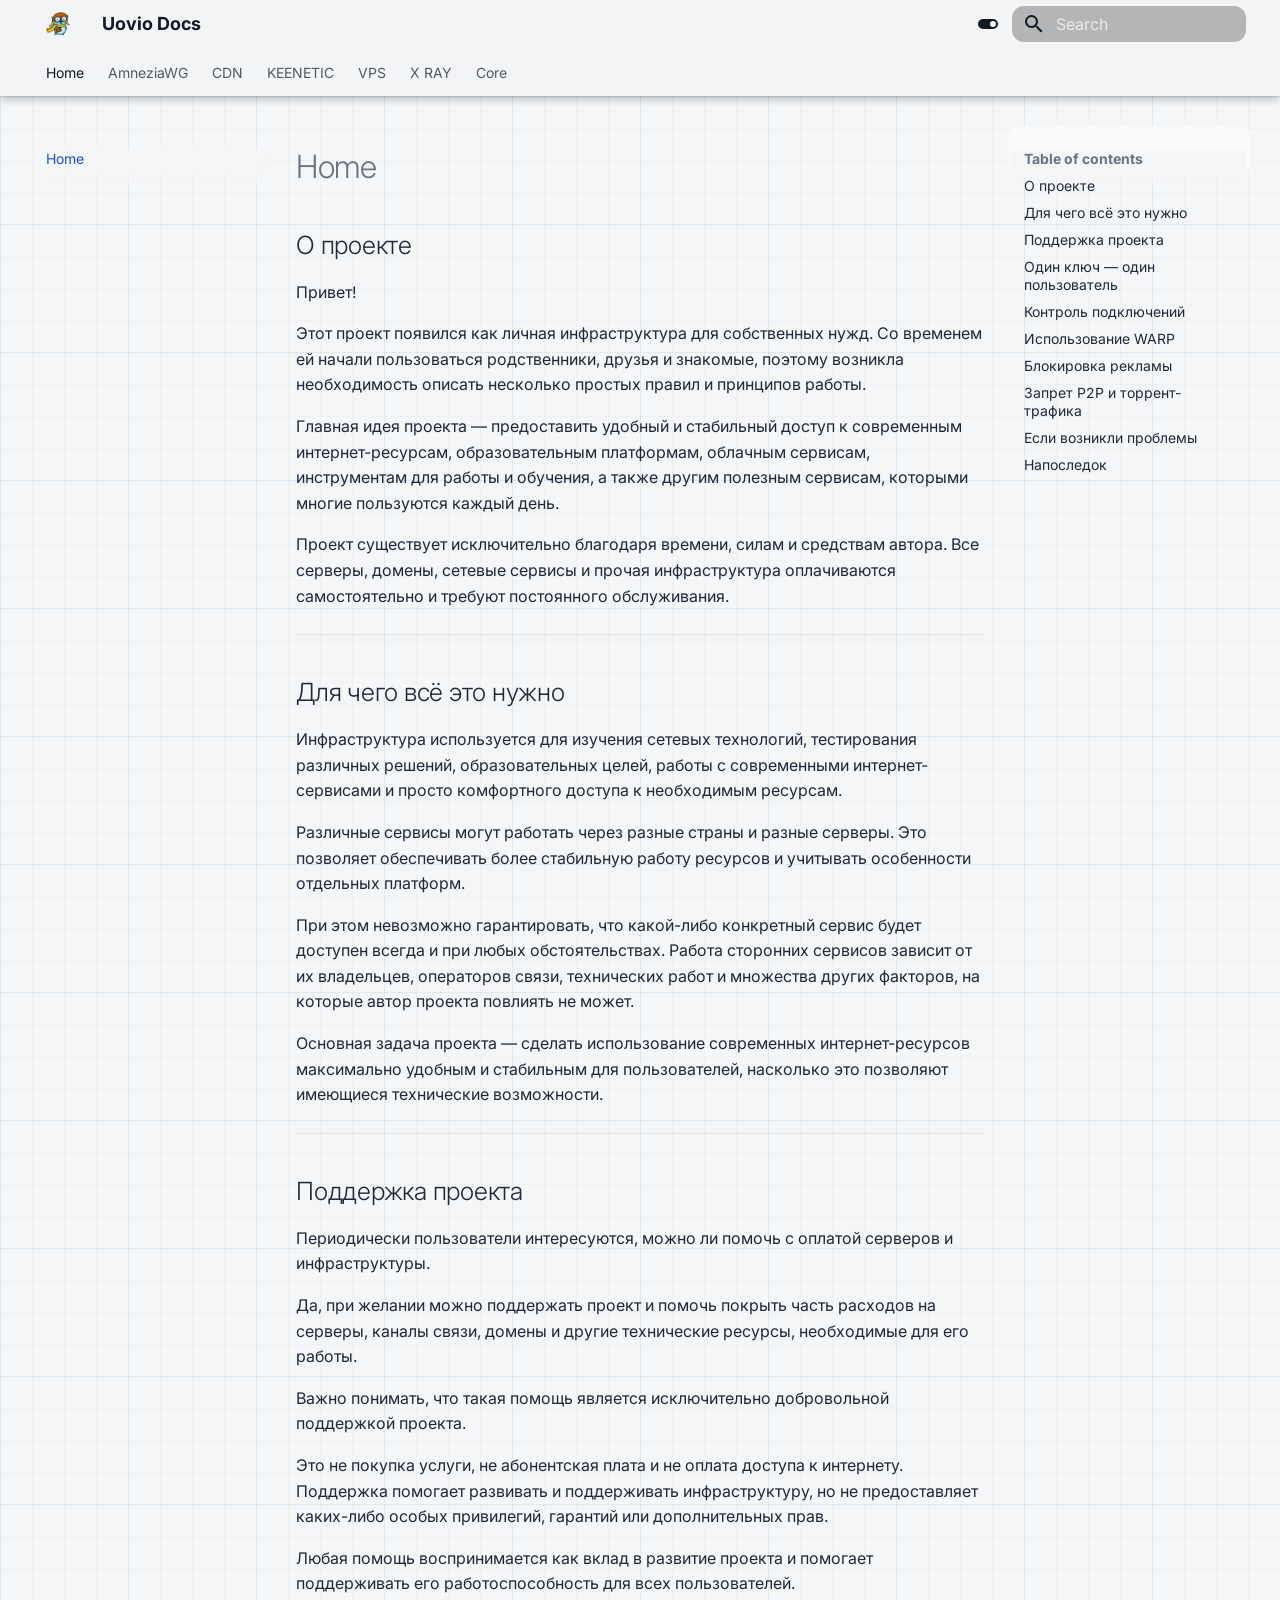
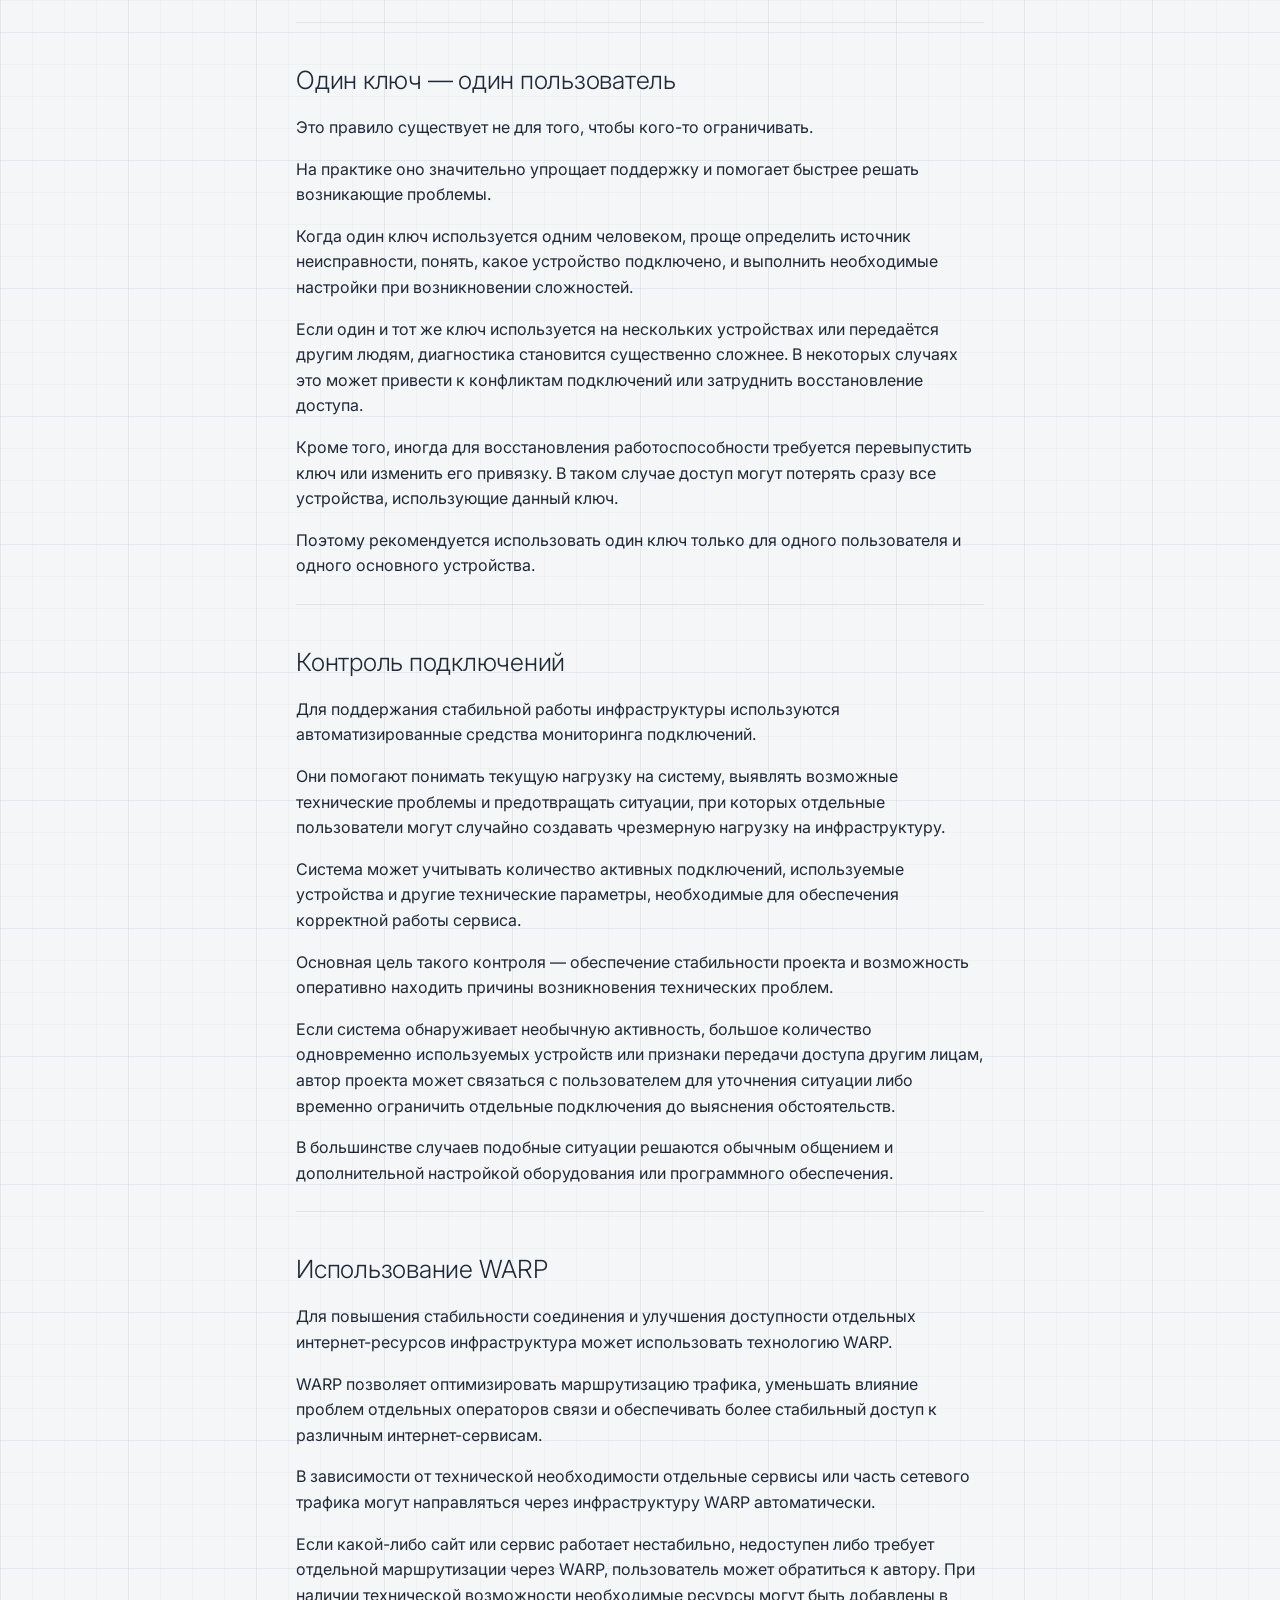
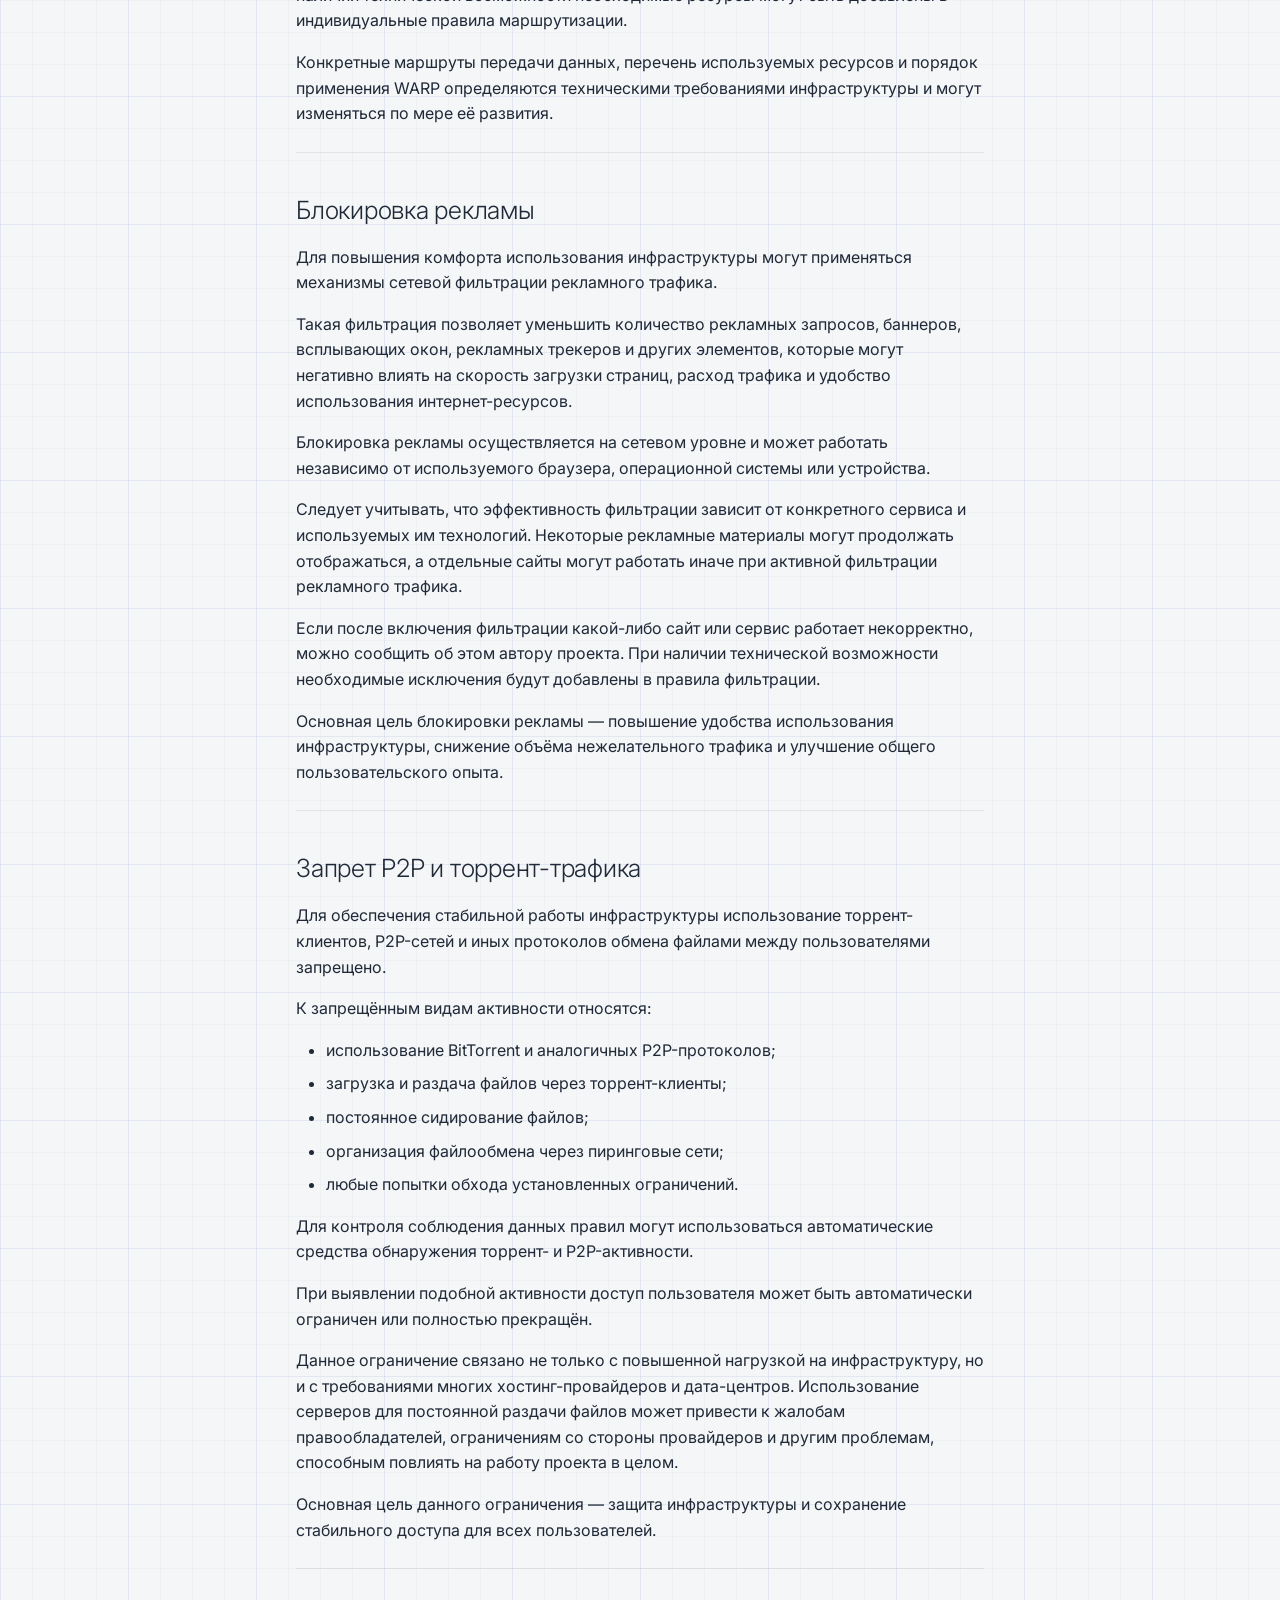
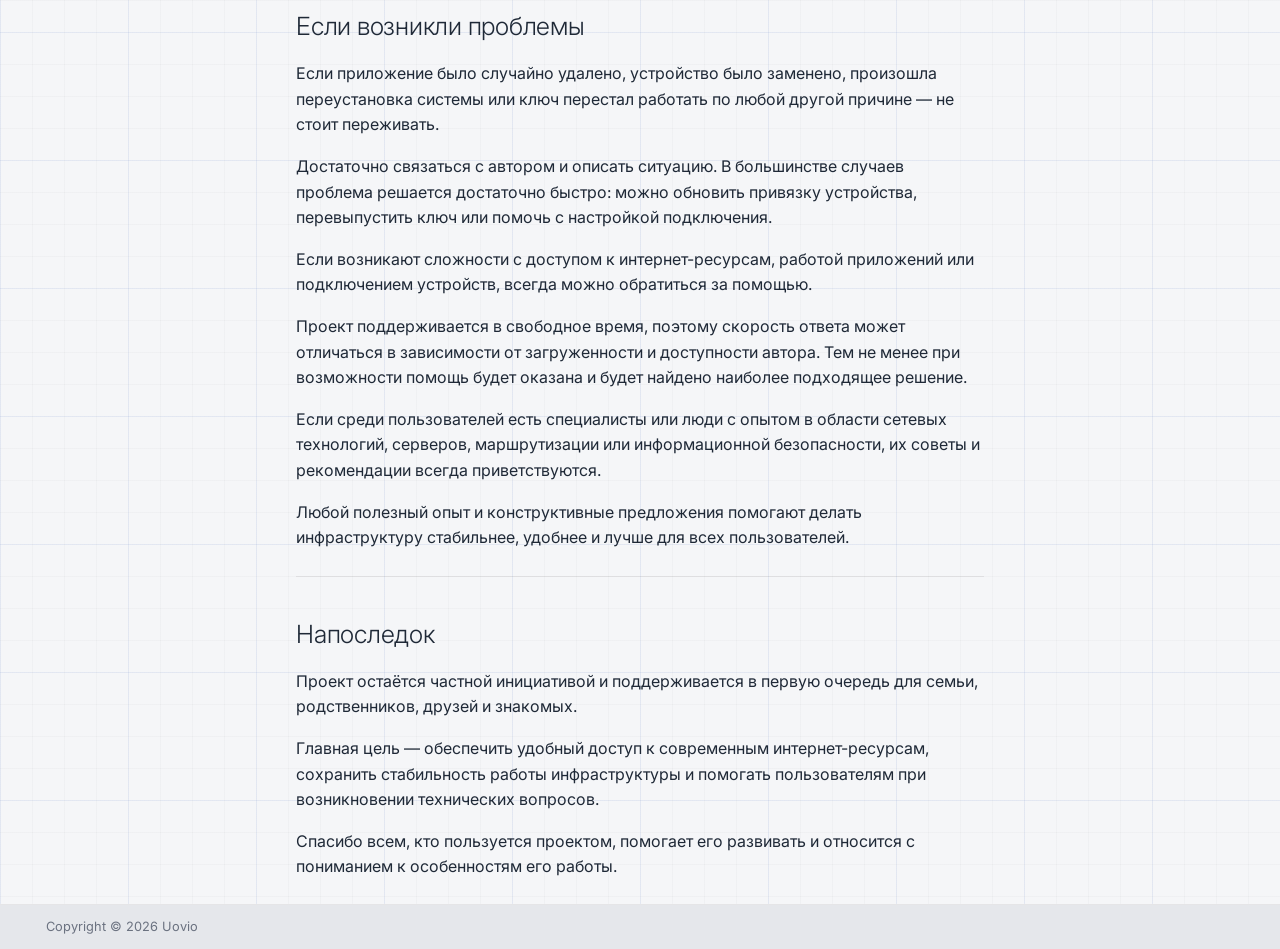
==== index.html @ 42db4efd "Deployed f7ef40c with MkDocs version: 1.6.1" ====
<!doctype html>
<html lang="en" class="no-js">
  <head>
    
      <meta charset="utf-8">
      <meta name="viewport" content="width=device-width,initial-scale=1">
      
        <meta name="description" content="A short description of the project documentation site.">
      
      
      
        <link rel="canonical" href="https://mydomain.org/mysite/">
      
      
      
        <link rel="next" href="AmneziaWG/AmneziaWG/">
      
      
        
      
      
      <link rel="icon" href="assets/logo.png">
      <meta name="generator" content="mkdocs-1.6.1, mkdocs-material-9.7.6">
    
    
      
        <title>Uovio Docs</title>
      
    
    
      <link rel="stylesheet" href="assets/stylesheets/main.484c7ddc.min.css">
      
        
        <link rel="stylesheet" href="assets/stylesheets/palette.ab4e12ef.min.css">
      
      


    
    
      
    
    
      
        
        
        <link rel="preconnect" href="https://fonts.gstatic.com" crossorigin>
        <link rel="stylesheet" href="https://fonts.googleapis.com/css?family=Inter:300,300i,400,400i,700,700i%7CRoboto+Mono:400,400i,700,700i&display=fallback">
        <style>:root{--md-text-font:"Inter";--md-code-font:"Roboto Mono"}</style>
      
    
    
      <link rel="stylesheet" href="stylesheets/extra.css">
    
    <script>__md_scope=new URL(".",location),__md_hash=e=>[...e].reduce(((e,_)=>(e<<5)-e+_.charCodeAt(0)),0),__md_get=(e,_=localStorage,t=__md_scope)=>JSON.parse(_.getItem(t.pathname+"."+e)),__md_set=(e,_,t=localStorage,a=__md_scope)=>{try{t.setItem(a.pathname+"."+e,JSON.stringify(_))}catch(e){}}</script>
    
      

    
    
  </head>
  
  
    
    
      
    
    
    
    
    <body dir="ltr" data-md-color-scheme="default" data-md-color-primary="indigo" data-md-color-accent="indigo">
  
    
    <input class="md-toggle" data-md-toggle="drawer" type="checkbox" id="__drawer" autocomplete="off">
    <input class="md-toggle" data-md-toggle="search" type="checkbox" id="__search" autocomplete="off">
    <label class="md-overlay" for="__drawer"></label>
    <div data-md-component="skip">
      
        
        <a href="#_1" class="md-skip">
          Skip to content
        </a>
      
    </div>
    <div data-md-component="announce">
      
    </div>
    
    
      

  

<header class="md-header md-header--shadow md-header--lifted" data-md-component="header">
  <nav class="md-header__inner md-grid" aria-label="Header">
    <a href="." title="Uovio Docs" class="md-header__button md-logo" aria-label="Uovio Docs" data-md-component="logo">
      
  <img src="assets/logo.png" alt="logo">

    </a>
    <label class="md-header__button md-icon" for="__drawer">
      
      <svg xmlns="http://www.w3.org/2000/svg" viewBox="0 0 24 24"><path d="M3 6h18v2H3zm0 5h18v2H3zm0 5h18v2H3z"/></svg>
    </label>
    <div class="md-header__title" data-md-component="header-title">
      <div class="md-header__ellipsis">
        <div class="md-header__topic">
          <span class="md-ellipsis">
            Uovio Docs
          </span>
        </div>
        <div class="md-header__topic" data-md-component="header-topic">
          <span class="md-ellipsis">
            
              Home
            
          </span>
        </div>
      </div>
    </div>
    
      
        <form class="md-header__option" data-md-component="palette">
  
    
    
    
    <input class="md-option" data-md-color-media="" data-md-color-scheme="default" data-md-color-primary="indigo" data-md-color-accent="indigo"  aria-label="Switch to dark mode"  type="radio" name="__palette" id="__palette_0">
    
      <label class="md-header__button md-icon" title="Switch to dark mode" for="__palette_1" hidden>
        <svg xmlns="http://www.w3.org/2000/svg" viewBox="0 0 24 24"><path d="M17 7H7a5 5 0 0 0-5 5 5 5 0 0 0 5 5h10a5 5 0 0 0 5-5 5 5 0 0 0-5-5m0 8a3 3 0 0 1-3-3 3 3 0 0 1 3-3 3 3 0 0 1 3 3 3 3 0 0 1-3 3"/></svg>
      </label>
    
  
    
    
    
    <input class="md-option" data-md-color-media="" data-md-color-scheme="slate" data-md-color-primary="indigo" data-md-color-accent="indigo"  aria-label="Switch to light mode"  type="radio" name="__palette" id="__palette_1">
    
      <label class="md-header__button md-icon" title="Switch to light mode" for="__palette_0" hidden>
        <svg xmlns="http://www.w3.org/2000/svg" viewBox="0 0 24 24"><path d="M17 6H7c-3.31 0-6 2.69-6 6s2.69 6 6 6h10c3.31 0 6-2.69 6-6s-2.69-6-6-6m0 10H7c-2.21 0-4-1.79-4-4s1.79-4 4-4h10c2.21 0 4 1.79 4 4s-1.79 4-4 4M7 9c-1.66 0-3 1.34-3 3s1.34 3 3 3 3-1.34 3-3-1.34-3-3-3"/></svg>
      </label>
    
  
</form>
      
    
    
      <script>var palette=__md_get("__palette");if(palette&&palette.color){if("(prefers-color-scheme)"===palette.color.media){var media=matchMedia("(prefers-color-scheme: light)"),input=document.querySelector(media.matches?"[data-md-color-media='(prefers-color-scheme: light)']":"[data-md-color-media='(prefers-color-scheme: dark)']");palette.color.media=input.getAttribute("data-md-color-media"),palette.color.scheme=input.getAttribute("data-md-color-scheme"),palette.color.primary=input.getAttribute("data-md-color-primary"),palette.color.accent=input.getAttribute("data-md-color-accent")}for(var[key,value]of Object.entries(palette.color))document.body.setAttribute("data-md-color-"+key,value)}</script>
    
    
    
      
      
        <label class="md-header__button md-icon" for="__search">
          
          <svg xmlns="http://www.w3.org/2000/svg" viewBox="0 0 24 24"><path d="M9.5 3A6.5 6.5 0 0 1 16 9.5c0 1.61-.59 3.09-1.56 4.23l.27.27h.79l5 5-1.5 1.5-5-5v-.79l-.27-.27A6.52 6.52 0 0 1 9.5 16 6.5 6.5 0 0 1 3 9.5 6.5 6.5 0 0 1 9.5 3m0 2C7 5 5 7 5 9.5S7 14 9.5 14 14 12 14 9.5 12 5 9.5 5"/></svg>
        </label>
        <div class="md-search" data-md-component="search" role="dialog">
  <label class="md-search__overlay" for="__search"></label>
  <div class="md-search__inner" role="search">
    <form class="md-search__form" name="search">
      <input type="text" class="md-search__input" name="query" aria-label="Search" placeholder="Search" autocapitalize="off" autocorrect="off" autocomplete="off" spellcheck="false" data-md-component="search-query" required>
      <label class="md-search__icon md-icon" for="__search">
        
        <svg xmlns="http://www.w3.org/2000/svg" viewBox="0 0 24 24"><path d="M9.5 3A6.5 6.5 0 0 1 16 9.5c0 1.61-.59 3.09-1.56 4.23l.27.27h.79l5 5-1.5 1.5-5-5v-.79l-.27-.27A6.52 6.52 0 0 1 9.5 16 6.5 6.5 0 0 1 3 9.5 6.5 6.5 0 0 1 9.5 3m0 2C7 5 5 7 5 9.5S7 14 9.5 14 14 12 14 9.5 12 5 9.5 5"/></svg>
        
        <svg xmlns="http://www.w3.org/2000/svg" viewBox="0 0 24 24"><path d="M20 11v2H8l5.5 5.5-1.42 1.42L4.16 12l7.92-7.92L13.5 5.5 8 11z"/></svg>
      </label>
      <nav class="md-search__options" aria-label="Search">
        
          <a href="javascript:void(0)" class="md-search__icon md-icon" title="Share" aria-label="Share" data-clipboard data-clipboard-text="" data-md-component="search-share" tabindex="-1">
            
            <svg xmlns="http://www.w3.org/2000/svg" viewBox="0 0 24 24"><path d="M18 16.08c-.76 0-1.44.3-1.96.77L8.91 12.7c.05-.23.09-.46.09-.7s-.04-.47-.09-.7l7.05-4.11c.54.5 1.25.81 2.04.81a3 3 0 0 0 3-3 3 3 0 0 0-3-3 3 3 0 0 0-3 3c0 .24.04.47.09.7L8.04 9.81C7.5 9.31 6.79 9 6 9a3 3 0 0 0-3 3 3 3 0 0 0 3 3c.79 0 1.5-.31 2.04-.81l7.12 4.15c-.05.21-.08.43-.08.66 0 1.61 1.31 2.91 2.92 2.91s2.92-1.3 2.92-2.91A2.92 2.92 0 0 0 18 16.08"/></svg>
          </a>
        
        <button type="reset" class="md-search__icon md-icon" title="Clear" aria-label="Clear" tabindex="-1">
          
          <svg xmlns="http://www.w3.org/2000/svg" viewBox="0 0 24 24"><path d="M19 6.41 17.59 5 12 10.59 6.41 5 5 6.41 10.59 12 5 17.59 6.41 19 12 13.41 17.59 19 19 17.59 13.41 12z"/></svg>
        </button>
      </nav>
      
        <div class="md-search__suggest" data-md-component="search-suggest"></div>
      
    </form>
    <div class="md-search__output">
      <div class="md-search__scrollwrap" tabindex="0" data-md-scrollfix>
        <div class="md-search-result" data-md-component="search-result">
          <div class="md-search-result__meta">
            Initializing search
          </div>
          <ol class="md-search-result__list" role="presentation"></ol>
        </div>
      </div>
    </div>
  </div>
</div>
      
    
    
  </nav>
  
    
      
<nav class="md-tabs" aria-label="Tabs" data-md-component="tabs">
  <div class="md-grid">
    <ul class="md-tabs__list">
      
        
  
  
  
    
  
  
    <li class="md-tabs__item md-tabs__item--active">
      <a href="." class="md-tabs__link">
        
  
  
    
  
  Home

      </a>
    </li>
  

      
        
  
  
  
  
    
    
      <li class="md-tabs__item">
        <a href="AmneziaWG/AmneziaWG/" class="md-tabs__link">
          
  
  
    
  
  AmneziaWG

        </a>
      </li>
    
  

      
        
  
  
  
  
    
    
      <li class="md-tabs__item">
        <a href="CDN/CDN%20XHHTP/" class="md-tabs__link">
          
  
  
    
  
  CDN

        </a>
      </li>
    
  

      
        
  
  
  
  
    
    
      <li class="md-tabs__item">
        <a href="KEENETIC/VLEES%20in%20KEENETIC/" class="md-tabs__link">
          
  
  
    
  
  KEENETIC

        </a>
      </li>
    
  

      
        
  
  
  
  
    
    
      <li class="md-tabs__item">
        <a href="VPS/1.%20%D0%9F%D0%BE%D0%B4%D0%BA%D0%BB%D1%8E%D1%87%D0%B5%D0%BD%D0%B8%D0%B5/" class="md-tabs__link">
          
  
  
    
  
  VPS

        </a>
      </li>
    
  

      
        
  
  
  
  
    
    
      <li class="md-tabs__item">
        <a href="X-RAY/vless%20%20moscow-germany/" class="md-tabs__link">
          
  
  
    
  
  X RAY

        </a>
      </li>
    
  

      
        
  
  
  
  
    
    
      <li class="md-tabs__item">
        <a href="core/INSTALL_OLCRTC_MANAGER_PANEL_WBSTREAM-14/" class="md-tabs__link">
          
  
  
    
  
  Core

        </a>
      </li>
    
  

      
    </ul>
  </div>
</nav>
    
  
</header>
    
    <div class="md-container" data-md-component="container">
      
      
        
      
      <main class="md-main" data-md-component="main">
        <div class="md-main__inner md-grid">
          
            
              
              <div class="md-sidebar md-sidebar--primary" data-md-component="sidebar" data-md-type="navigation" >
                <div class="md-sidebar__scrollwrap">
                  <div class="md-sidebar__inner">
                    


  


<nav class="md-nav md-nav--primary md-nav--lifted" aria-label="Navigation" data-md-level="0">
  <label class="md-nav__title" for="__drawer">
    <a href="." title="Uovio Docs" class="md-nav__button md-logo" aria-label="Uovio Docs" data-md-component="logo">
      
  <img src="assets/logo.png" alt="logo">

    </a>
    Uovio Docs
  </label>
  
  <ul class="md-nav__list" data-md-scrollfix>
    
      
      
  
  
    
  
  
  
    <li class="md-nav__item md-nav__item--active">
      
      <input class="md-nav__toggle md-toggle" type="checkbox" id="__toc">
      
      
      
        <label class="md-nav__link md-nav__link--active" for="__toc">
          
  
  
  <span class="md-ellipsis">
    
  
    Home
  

    
  </span>
  
  

          <span class="md-nav__icon md-icon"></span>
        </label>
      
      <a href="." class="md-nav__link md-nav__link--active">
        
  
  
  <span class="md-ellipsis">
    
  
    Home
  

    
  </span>
  
  

      </a>
      
        

<nav class="md-nav md-nav--secondary" aria-label="Table of contents">
  
  
  
  
    <label class="md-nav__title" for="__toc">
      <span class="md-nav__icon md-icon"></span>
      Table of contents
    </label>
    <ul class="md-nav__list" data-md-component="toc" data-md-scrollfix>
      
        <li class="md-nav__item">
  <a href="#_1" class="md-nav__link">
    <span class="md-ellipsis">
      
        О проекте
      
    </span>
  </a>
  
</li>
      
        <li class="md-nav__item">
  <a href="#_2" class="md-nav__link">
    <span class="md-ellipsis">
      
        Для чего всё это нужно
      
    </span>
  </a>
  
</li>
      
        <li class="md-nav__item">
  <a href="#_3" class="md-nav__link">
    <span class="md-ellipsis">
      
        Поддержка проекта
      
    </span>
  </a>
  
</li>
      
        <li class="md-nav__item">
  <a href="#_4" class="md-nav__link">
    <span class="md-ellipsis">
      
        Один ключ — один пользователь
      
    </span>
  </a>
  
</li>
      
        <li class="md-nav__item">
  <a href="#_5" class="md-nav__link">
    <span class="md-ellipsis">
      
        Контроль подключений
      
    </span>
  </a>
  
</li>
      
        <li class="md-nav__item">
  <a href="#warp" class="md-nav__link">
    <span class="md-ellipsis">
      
        Использование WARP
      
    </span>
  </a>
  
</li>
      
        <li class="md-nav__item">
  <a href="#_6" class="md-nav__link">
    <span class="md-ellipsis">
      
        Блокировка рекламы
      
    </span>
  </a>
  
</li>
      
        <li class="md-nav__item">
  <a href="#p2p-" class="md-nav__link">
    <span class="md-ellipsis">
      
        Запрет P2P и торрент-трафика
      
    </span>
  </a>
  
</li>
      
        <li class="md-nav__item">
  <a href="#_7" class="md-nav__link">
    <span class="md-ellipsis">
      
        Если возникли проблемы
      
    </span>
  </a>
  
</li>
      
        <li class="md-nav__item">
  <a href="#_8" class="md-nav__link">
    <span class="md-ellipsis">
      
        Напоследок
      
    </span>
  </a>
  
</li>
      
    </ul>
  
</nav>
      
    </li>
  

    
      
      
  
  
  
  
    
    
      
        
      
        
      
    
    
    
      
      
        
      
    
    
      
        
        
      
    
    <li class="md-nav__item md-nav__item--pruned md-nav__item--nested">
      
        
  
  
  
    <a href="AmneziaWG/AmneziaWG/" class="md-nav__link">
      
  
  
  <span class="md-ellipsis">
    
  
    AmneziaWG
  

    
  </span>
  
  

      
        <span class="md-nav__icon md-icon"></span>
      
    </a>
  

      
    </li>
  

    
      
      
  
  
  
  
    
    
      
        
      
    
    
    
      
      
        
      
    
    
      
        
        
      
    
    <li class="md-nav__item md-nav__item--pruned md-nav__item--nested">
      
        
  
  
  
    <a href="CDN/CDN%20XHHTP/" class="md-nav__link">
      
  
  
  <span class="md-ellipsis">
    
  
    CDN
  

    
  </span>
  
  

      
        <span class="md-nav__icon md-icon"></span>
      
    </a>
  

      
    </li>
  

    
      
      
  
  
  
  
    
    
      
        
      
    
    
    
      
      
        
      
    
    
      
        
        
      
    
    <li class="md-nav__item md-nav__item--pruned md-nav__item--nested">
      
        
  
  
  
    <a href="KEENETIC/VLEES%20in%20KEENETIC/" class="md-nav__link">
      
  
  
  <span class="md-ellipsis">
    
  
    KEENETIC
  

    
  </span>
  
  

      
        <span class="md-nav__icon md-icon"></span>
      
    </a>
  

      
    </li>
  

    
      
      
  
  
  
  
    
    
      
        
      
        
      
        
      
        
      
        
      
    
    
    
      
      
        
      
    
    
      
        
        
      
    
    <li class="md-nav__item md-nav__item--pruned md-nav__item--nested">
      
        
  
  
  
    <a href="VPS/1.%20%D0%9F%D0%BE%D0%B4%D0%BA%D0%BB%D1%8E%D1%87%D0%B5%D0%BD%D0%B8%D0%B5/" class="md-nav__link">
      
  
  
  <span class="md-ellipsis">
    
  
    VPS
  

    
  </span>
  
  

      
        <span class="md-nav__icon md-icon"></span>
      
    </a>
  

      
    </li>
  

    
      
      
  
  
  
  
    
    
      
        
      
    
    
    
      
      
        
      
    
    
      
        
        
      
    
    <li class="md-nav__item md-nav__item--pruned md-nav__item--nested">
      
        
  
  
  
    <a href="X-RAY/vless%20%20moscow-germany/" class="md-nav__link">
      
  
  
  <span class="md-ellipsis">
    
  
    X RAY
  

    
  </span>
  
  

      
        <span class="md-nav__icon md-icon"></span>
      
    </a>
  

      
    </li>
  

    
      
      
  
  
  
  
    
    
      
        
      
    
    
    
      
      
        
      
    
    
      
        
        
      
    
    <li class="md-nav__item md-nav__item--pruned md-nav__item--nested">
      
        
  
  
  
    <a href="core/INSTALL_OLCRTC_MANAGER_PANEL_WBSTREAM-14/" class="md-nav__link">
      
  
  
  <span class="md-ellipsis">
    
  
    Core
  

    
  </span>
  
  

      
        <span class="md-nav__icon md-icon"></span>
      
    </a>
  

      
    </li>
  

    
  </ul>
</nav>
                  </div>
                </div>
              </div>
            
            
              
              <div class="md-sidebar md-sidebar--secondary" data-md-component="sidebar" data-md-type="toc" >
                <div class="md-sidebar__scrollwrap">
                  <div class="md-sidebar__inner">
                    

<nav class="md-nav md-nav--secondary" aria-label="Table of contents">
  
  
  
  
    <label class="md-nav__title" for="__toc">
      <span class="md-nav__icon md-icon"></span>
      Table of contents
    </label>
    <ul class="md-nav__list" data-md-component="toc" data-md-scrollfix>
      
        <li class="md-nav__item">
  <a href="#_1" class="md-nav__link">
    <span class="md-ellipsis">
      
        О проекте
      
    </span>
  </a>
  
</li>
      
        <li class="md-nav__item">
  <a href="#_2" class="md-nav__link">
    <span class="md-ellipsis">
      
        Для чего всё это нужно
      
    </span>
  </a>
  
</li>
      
        <li class="md-nav__item">
  <a href="#_3" class="md-nav__link">
    <span class="md-ellipsis">
      
        Поддержка проекта
      
    </span>
  </a>
  
</li>
      
        <li class="md-nav__item">
  <a href="#_4" class="md-nav__link">
    <span class="md-ellipsis">
      
        Один ключ — один пользователь
      
    </span>
  </a>
  
</li>
      
        <li class="md-nav__item">
  <a href="#_5" class="md-nav__link">
    <span class="md-ellipsis">
      
        Контроль подключений
      
    </span>
  </a>
  
</li>
      
        <li class="md-nav__item">
  <a href="#warp" class="md-nav__link">
    <span class="md-ellipsis">
      
        Использование WARP
      
    </span>
  </a>
  
</li>
      
        <li class="md-nav__item">
  <a href="#_6" class="md-nav__link">
    <span class="md-ellipsis">
      
        Блокировка рекламы
      
    </span>
  </a>
  
</li>
      
        <li class="md-nav__item">
  <a href="#p2p-" class="md-nav__link">
    <span class="md-ellipsis">
      
        Запрет P2P и торрент-трафика
      
    </span>
  </a>
  
</li>
      
        <li class="md-nav__item">
  <a href="#_7" class="md-nav__link">
    <span class="md-ellipsis">
      
        Если возникли проблемы
      
    </span>
  </a>
  
</li>
      
        <li class="md-nav__item">
  <a href="#_8" class="md-nav__link">
    <span class="md-ellipsis">
      
        Напоследок
      
    </span>
  </a>
  
</li>
      
    </ul>
  
</nav>
                  </div>
                </div>
              </div>
            
          
          
            <div class="md-content" data-md-component="content">
              
                



  


              
              <article class="md-content__inner md-typeset">
                
                  



  <h1>Home</h1>

<h2 id="_1">О проекте<a class="headerlink" href="#_1" title="Ссылка на раздел">&para;</a></h2>
<p>Привет!</p>
<p>Этот проект появился как личная инфраструктура для собственных нужд. Со временем ей начали пользоваться родственники, друзья и знакомые, поэтому возникла необходимость описать несколько простых правил и принципов работы.</p>
<p>Главная идея проекта — предоставить удобный и стабильный доступ к современным интернет-ресурсам, образовательным платформам, облачным сервисам, инструментам для работы и обучения, а также другим полезным сервисам, которыми многие пользуются каждый день.</p>
<p>Проект существует исключительно благодаря времени, силам и средствам автора. Все серверы, домены, сетевые сервисы и прочая инфраструктура оплачиваются самостоятельно и требуют постоянного обслуживания.</p>
<hr />
<h2 id="_2">Для чего всё это нужно<a class="headerlink" href="#_2" title="Ссылка на раздел">&para;</a></h2>
<p>Инфраструктура используется для изучения сетевых технологий, тестирования различных решений, образовательных целей, работы с современными интернет-сервисами и просто комфортного доступа к необходимым ресурсам.</p>
<p>Различные сервисы могут работать через разные страны и разные серверы. Это позволяет обеспечивать более стабильную работу ресурсов и учитывать особенности отдельных платформ.</p>
<p>При этом невозможно гарантировать, что какой-либо конкретный сервис будет доступен всегда и при любых обстоятельствах. Работа сторонних сервисов зависит от их владельцев, операторов связи, технических работ и множества других факторов, на которые автор проекта повлиять не может.</p>
<p>Основная задача проекта — сделать использование современных интернет-ресурсов максимально удобным и стабильным для пользователей, насколько это позволяют имеющиеся технические возможности.</p>
<hr />
<h2 id="_3">Поддержка проекта<a class="headerlink" href="#_3" title="Ссылка на раздел">&para;</a></h2>
<p>Периодически пользователи интересуются, можно ли помочь с оплатой серверов и инфраструктуры.</p>
<p>Да, при желании можно поддержать проект и помочь покрыть часть расходов на серверы, каналы связи, домены и другие технические ресурсы, необходимые для его работы.</p>
<p>Важно понимать, что такая помощь является исключительно добровольной поддержкой проекта.</p>
<p>Это не покупка услуги, не абонентская плата и не оплата доступа к интернету. Поддержка помогает развивать и поддерживать инфраструктуру, но не предоставляет каких-либо особых привилегий, гарантий или дополнительных прав.</p>
<p>Любая помощь воспринимается как вклад в развитие проекта и помогает поддерживать его работоспособность для всех пользователей.</p>
<hr />
<h2 id="_4">Один ключ — один пользователь<a class="headerlink" href="#_4" title="Ссылка на раздел">&para;</a></h2>
<p>Это правило существует не для того, чтобы кого-то ограничивать.</p>
<p>На практике оно значительно упрощает поддержку и помогает быстрее решать возникающие проблемы.</p>
<p>Когда один ключ используется одним человеком, проще определить источник неисправности, понять, какое устройство подключено, и выполнить необходимые настройки при возникновении сложностей.</p>
<p>Если один и тот же ключ используется на нескольких устройствах или передаётся другим людям, диагностика становится существенно сложнее. В некоторых случаях это может привести к конфликтам подключений или затруднить восстановление доступа.</p>
<p>Кроме того, иногда для восстановления работоспособности требуется перевыпустить ключ или изменить его привязку. В таком случае доступ могут потерять сразу все устройства, использующие данный ключ.</p>
<p>Поэтому рекомендуется использовать один ключ только для одного пользователя и одного основного устройства.</p>
<hr />
<h2 id="_5">Контроль подключений<a class="headerlink" href="#_5" title="Ссылка на раздел">&para;</a></h2>
<p>Для поддержания стабильной работы инфраструктуры используются автоматизированные средства мониторинга подключений.</p>
<p>Они помогают понимать текущую нагрузку на систему, выявлять возможные технические проблемы и предотвращать ситуации, при которых отдельные пользователи могут случайно создавать чрезмерную нагрузку на инфраструктуру.</p>
<p>Система может учитывать количество активных подключений, используемые устройства и другие технические параметры, необходимые для обеспечения корректной работы сервиса.</p>
<p>Основная цель такого контроля — обеспечение стабильности проекта и возможность оперативно находить причины возникновения технических проблем.</p>
<p>Если система обнаруживает необычную активность, большое количество одновременно используемых устройств или признаки передачи доступа другим лицам, автор проекта может связаться с пользователем для уточнения ситуации либо временно ограничить отдельные подключения до выяснения обстоятельств.</p>
<p>В большинстве случаев подобные ситуации решаются обычным общением и дополнительной настройкой оборудования или программного обеспечения.</p>
<hr />
<h2 id="warp">Использование WARP<a class="headerlink" href="#warp" title="Ссылка на раздел">&para;</a></h2>
<p>Для повышения стабильности соединения и улучшения доступности отдельных интернет-ресурсов инфраструктура может использовать технологию WARP.</p>
<p>WARP позволяет оптимизировать маршрутизацию трафика, уменьшать влияние проблем отдельных операторов связи и обеспечивать более стабильный доступ к различным интернет-сервисам.</p>
<p>В зависимости от технической необходимости отдельные сервисы или часть сетевого трафика могут направляться через инфраструктуру WARP автоматически.</p>
<p>Если какой-либо сайт или сервис работает нестабильно, недоступен либо требует отдельной маршрутизации через WARP, пользователь может обратиться к автору. При наличии технической возможности необходимые ресурсы могут быть добавлены в индивидуальные правила маршрутизации.</p>
<p>Конкретные маршруты передачи данных, перечень используемых ресурсов и порядок применения WARP определяются техническими требованиями инфраструктуры и могут изменяться по мере её развития.</p>
<hr />
<h2 id="_6">Блокировка рекламы<a class="headerlink" href="#_6" title="Ссылка на раздел">&para;</a></h2>
<p>Для повышения комфорта использования инфраструктуры могут применяться механизмы сетевой фильтрации рекламного трафика.</p>
<p>Такая фильтрация позволяет уменьшить количество рекламных запросов, баннеров, всплывающих окон, рекламных трекеров и других элементов, которые могут негативно влиять на скорость загрузки страниц, расход трафика и удобство использования интернет-ресурсов.</p>
<p>Блокировка рекламы осуществляется на сетевом уровне и может работать независимо от используемого браузера, операционной системы или устройства.</p>
<p>Следует учитывать, что эффективность фильтрации зависит от конкретного сервиса и используемых им технологий. Некоторые рекламные материалы могут продолжать отображаться, а отдельные сайты могут работать иначе при активной фильтрации рекламного трафика.</p>
<p>Если после включения фильтрации какой-либо сайт или сервис работает некорректно, можно сообщить об этом автору проекта. При наличии технической возможности необходимые исключения будут добавлены в правила фильтрации.</p>
<p>Основная цель блокировки рекламы — повышение удобства использования инфраструктуры, снижение объёма нежелательного трафика и улучшение общего пользовательского опыта.</p>
<hr />
<h2 id="p2p-">Запрет P2P и торрент-трафика<a class="headerlink" href="#p2p-" title="Ссылка на раздел">&para;</a></h2>
<p>Для обеспечения стабильной работы инфраструктуры использование торрент-клиентов, P2P-сетей и иных протоколов обмена файлами между пользователями запрещено.</p>
<p>К запрещённым видам активности относятся:</p>
<ul>
<li>использование BitTorrent и аналогичных P2P-протоколов;</li>
<li>загрузка и раздача файлов через торрент-клиенты;</li>
<li>постоянное сидирование файлов;</li>
<li>организация файлообмена через пиринговые сети;</li>
<li>любые попытки обхода установленных ограничений.</li>
</ul>
<p>Для контроля соблюдения данных правил могут использоваться автоматические средства обнаружения торрент- и P2P-активности.</p>
<p>При выявлении подобной активности доступ пользователя может быть автоматически ограничен или полностью прекращён.</p>
<p>Данное ограничение связано не только с повышенной нагрузкой на инфраструктуру, но и с требованиями многих хостинг-провайдеров и дата-центров. Использование серверов для постоянной раздачи файлов может привести к жалобам правообладателей, ограничениям со стороны провайдеров и другим проблемам, способным повлиять на работу проекта в целом.</p>
<p>Основная цель данного ограничения — защита инфраструктуры и сохранение стабильного доступа для всех пользователей.</p>
<hr />
<h2 id="_7">Если возникли проблемы<a class="headerlink" href="#_7" title="Ссылка на раздел">&para;</a></h2>
<p>Если приложение было случайно удалено, устройство было заменено, произошла переустановка системы или ключ перестал работать по любой другой причине — не стоит переживать.</p>
<p>Достаточно связаться с автором и описать ситуацию. В большинстве случаев проблема решается достаточно быстро: можно обновить привязку устройства, перевыпустить ключ или помочь с настройкой подключения.</p>
<p>Если возникают сложности с доступом к интернет-ресурсам, работой приложений или подключением устройств, всегда можно обратиться за помощью.</p>
<p>Проект поддерживается в свободное время, поэтому скорость ответа может отличаться в зависимости от загруженности и доступности автора. Тем не менее при возможности помощь будет оказана и будет найдено наиболее подходящее решение.</p>
<p>Если среди пользователей есть специалисты или люди с опытом в области сетевых технологий, серверов, маршрутизации или информационной безопасности, их советы и рекомендации всегда приветствуются.</p>
<p>Любой полезный опыт и конструктивные предложения помогают делать инфраструктуру стабильнее, удобнее и лучше для всех пользователей.</p>
<hr />
<h2 id="_8">Напоследок<a class="headerlink" href="#_8" title="Ссылка на раздел">&para;</a></h2>
<p>Проект остаётся частной инициативой и поддерживается в первую очередь для семьи, родственников, друзей и знакомых.</p>
<p>Главная цель — обеспечить удобный доступ к современным интернет-ресурсам, сохранить стабильность работы инфраструктуры и помогать пользователям при возникновении технических вопросов.</p>
<p>Спасибо всем, кто пользуется проектом, помогает его развивать и относится с пониманием к особенностям его работы.</p>












                
              </article>
            </div>
          
          
<script>var target=document.getElementById(location.hash.slice(1));target&&target.name&&(target.checked=target.name.startsWith("__tabbed_"))</script>
        </div>
        
          <button type="button" class="md-top md-icon" data-md-component="top" hidden>
  
  <svg xmlns="http://www.w3.org/2000/svg" viewBox="0 0 24 24"><path d="M13 20h-2V8l-5.5 5.5-1.42-1.42L12 4.16l7.92 7.92-1.42 1.42L13 8z"/></svg>
  Back to top
</button>
        
      </main>
      
        <footer class="md-footer">
  
  <div class="md-footer-meta md-typeset">
    <div class="md-footer-meta__inner md-grid">
      <div class="md-copyright">
  
    <div class="md-copyright__highlight">
      Copyright &copy; 2026 Uovio
    </div>
  
  
</div>
      
    </div>
  </div>
</footer>
      
    </div>
    <div class="md-dialog" data-md-component="dialog">
      <div class="md-dialog__inner md-typeset"></div>
    </div>
    
      <div class="md-progress" data-md-component="progress" role="progressbar"></div>
    
    
    
      
      
      <script id="__config" type="application/json">{"annotate": null, "base": ".", "features": ["navigation.tabs", "navigation.tabs.sticky", "navigation.sections", "navigation.expand", "navigation.path", "navigation.indexes", "navigation.prune", "navigation.instant", "navigation.instant.progress", "navigation.tracking", "navigation.top", "search.suggest", "search.highlight", "search.share", "content.code.copy", "content.code.annotate", "content.tooltips", "content.action.edit", "content.action.view", "toc.follow"], "search": "assets/javascripts/workers/search.2c215733.min.js", "tags": null, "translations": {"clipboard.copied": "Copied to clipboard", "clipboard.copy": "Copy to clipboard", "search.result.more.one": "1 more on this page", "search.result.more.other": "# more on this page", "search.result.none": "No matching documents", "search.result.one": "1 matching document", "search.result.other": "# matching documents", "search.result.placeholder": "Type to start searching", "search.result.term.missing": "Missing", "select.version": "Select version"}, "version": null}</script>
    
    
      <script src="assets/javascripts/bundle.79ae519e.min.js"></script>
      
    
  </body>
</html>
---- assets/stylesheets/main.484c7ddc.min.css ----
@charset "UTF-8";html{-webkit-text-size-adjust:none;-moz-text-size-adjust:none;text-size-adjust:none;box-sizing:border-box}*,:after,:before{box-sizing:inherit}@media (prefers-reduced-motion){*,:after,:before{transition:none!important}}body{margin:0}a,button,input,label{-webkit-tap-highlight-color:transparent}a{color:inherit;text-decoration:none}hr{border:0;box-sizing:initial;display:block;height:.05rem;overflow:visible;padding:0}small{font-size:80%}sub,sup{line-height:1em}img{border-style:none}table{border-collapse:initial;border-spacing:0}td,th{font-weight:400;vertical-align:top}button{background:#0000;border:0;font-family:inherit;font-size:inherit;margin:0;padding:0}input{border:0;outline:none}:root{--md-primary-fg-color:#4051b5;--md-primary-fg-color--light:#5d6cc0;--md-primary-fg-color--dark:#303fa1;--md-primary-bg-color:#fff;--md-primary-bg-color--light:#ffffffb3;--md-accent-fg-color:#526cfe;--md-accent-fg-color--transparent:#526cfe1a;--md-accent-bg-color:#fff;--md-accent-bg-color--light:#ffffffb3}[data-md-color-scheme=default]{color-scheme:light}[data-md-color-scheme=default] img[src$="#gh-dark-mode-only"],[data-md-color-scheme=default] img[src$="#only-dark"]{display:none}:root,[data-md-color-scheme=default]{--md-hue:225deg;--md-default-fg-color:#000000de;--md-default-fg-color--light:#0000008a;--md-default-fg-color--lighter:#00000052;--md-default-fg-color--lightest:#00000012;--md-default-bg-color:#fff;--md-default-bg-color--light:#ffffffb3;--md-default-bg-color--lighter:#ffffff4d;--md-default-bg-color--lightest:#ffffff1f;--md-code-fg-color:#36464e;--md-code-bg-color:#f5f5f5;--md-code-bg-color--light:#f5f5f5b3;--md-code-bg-color--lighter:#f5f5f54d;--md-code-hl-color:#4287ff;--md-code-hl-color--light:#4287ff1a;--md-code-hl-number-color:#d52a2a;--md-code-hl-special-color:#db1457;--md-code-hl-function-color:#a846b9;--md-code-hl-constant-color:#6e59d9;--md-code-hl-keyword-color:#3f6ec6;--md-code-hl-string-color:#1c7d4d;--md-code-hl-name-color:var(--md-code-fg-color);--md-code-hl-operator-color:var(--md-default-fg-color--light);--md-code-hl-punctuation-color:var(--md-default-fg-color--light);--md-code-hl-comment-color:var(--md-default-fg-color--light);--md-code-hl-generic-color:var(--md-default-fg-color--light);--md-code-hl-variable-color:var(--md-default-fg-color--light);--md-typeset-color:var(--md-default-fg-color);--md-typeset-a-color:var(--md-primary-fg-color);--md-typeset-del-color:#f5503d26;--md-typeset-ins-color:#0bd57026;--md-typeset-kbd-color:#fafafa;--md-typeset-kbd-accent-color:#fff;--md-typeset-kbd-border-color:#b8b8b8;--md-typeset-mark-color:#ffff0080;--md-typeset-table-color:#0000001f;--md-typeset-table-color--light:rgba(0,0,0,.035);--md-admonition-fg-color:var(--md-default-fg-color);--md-admonition-bg-color:var(--md-default-bg-color);--md-warning-fg-color:#000000de;--md-warning-bg-color:#ff9;--md-footer-fg-color:#fff;--md-footer-fg-color--light:#ffffffb3;--md-footer-fg-color--lighter:#ffffff73;--md-footer-bg-color:#000000de;--md-footer-bg-color--dark:#00000052;--md-shadow-z1:0 0.2rem 0.5rem #0000000d,0 0 0.05rem #0000001a;--md-shadow-z2:0 0.2rem 0.5rem #0000001a,0 0 0.05rem #00000040;--md-shadow-z3:0 0.2rem 0.5rem #0003,0 0 0.05rem #00000059}.md-icon svg{fill:currentcolor;display:block;height:1.2rem;width:1.2rem}body{-webkit-font-smoothing:antialiased;-moz-osx-font-smoothing:grayscale;--md-text-font-family:var(--md-text-font,_),-apple-system,BlinkMacSystemFont,Helvetica,Arial,sans-serif;--md-code-font-family:var(--md-code-font,_),SFMono-Regular,Consolas,Menlo,monospace}aside,body,input{font-feature-settings:"kern","liga";color:var(--md-typeset-color);font-family:var(--md-text-font-family)}code,kbd,pre{font-feature-settings:"kern";font-family:var(--md-code-font-family)}:root{--md-typeset-table-sort-icon:url('data:image/svg+xml;charset=utf-8,<svg xmlns="http://www.w3.org/2000/svg" viewBox="0 0 24 24"><path d="m18 21-4-4h3V7h-3l4-4 4 4h-3v10h3M2 19v-2h10v2M2 13v-2h7v2M2 7V5h4v2z"/></svg>');--md-typeset-table-sort-icon--asc:url('data:image/svg+xml;charset=utf-8,<svg xmlns="http://www.w3.org/2000/svg" viewBox="0 0 24 24"><path d="M19 17h3l-4 4-4-4h3V3h2M2 17h10v2H2M6 5v2H2V5m0 6h7v2H2z"/></svg>');--md-typeset-table-sort-icon--desc:url('data:image/svg+xml;charset=utf-8,<svg xmlns="http://www.w3.org/2000/svg" viewBox="0 0 24 24"><path d="M19 7h3l-4-4-4 4h3v14h2M2 17h10v2H2M6 5v2H2V5m0 6h7v2H2z"/></svg>')}.md-typeset{-webkit-print-color-adjust:exact;color-adjust:exact;font-size:.8rem;line-height:1.6;overflow-wrap:break-word}@media print{.md-typeset{font-size:.68rem}}.md-typeset blockquote,.md-typeset dl,.md-typeset figure,.md-typeset ol,.md-typeset pre,.md-typeset ul{margin-bottom:1em;margin-top:1em}.md-typeset h1{color:var(--md-default-fg-color--light);font-size:2em;line-height:1.3;margin:0 0 1.25em}.md-typeset h1,.md-typeset h2{font-weight:300;letter-spacing:-.01em}.md-typeset h2{font-size:1.5625em;line-height:1.4;margin:1.6em 0 .64em}.md-typeset h3{font-size:1.25em;font-weight:400;letter-spacing:-.01em;line-height:1.5;margin:1.6em 0 .8em}.md-typeset h2+h3{margin-top:.8em}.md-typeset h4{font-weight:700;letter-spacing:-.01em;margin:1em 0}.md-typeset h5,.md-typeset h6{color:var(--md-default-fg-color--light);font-size:.8em;font-weight:700;letter-spacing:-.01em;margin:1.25em 0}.md-typeset h5{text-transform:uppercase}.md-typeset h5 code{text-transform:none}.md-typeset hr{border-bottom:.05rem solid var(--md-default-fg-color--lightest);display:flow-root;margin:1.5em 0}.md-typeset a{color:var(--md-typeset-a-color);word-break:break-word}.md-typeset a,.md-typeset a:before{transition:color 125ms}.md-typeset a:focus,.md-typeset a:hover{color:var(--md-accent-fg-color)}.md-typeset a:focus code,.md-typeset a:hover code{background-color:var(--md-accent-fg-color--transparent);color:var(--md-accent-fg-color)}.md-typeset a code{color:var(--md-typeset-a-color)}.md-typeset a.focus-visible{outline-color:var(--md-accent-fg-color);outline-offset:.2rem}.md-typeset code,.md-typeset kbd,.md-typeset pre{color:var(--md-code-fg-color);direction:ltr;font-variant-ligatures:none;transition:background-color 125ms}@media print{.md-typeset code,.md-typeset kbd,.md-typeset pre{white-space:pre-wrap}}.md-typeset code{background-color:var(--md-code-bg-color);border-radius:.1rem;-webkit-box-decoration-break:clone;box-decoration-break:clone;font-size:.85em;padding:0 .2941176471em;transition:color 125ms,background-color 125ms;word-break:break-word}.md-typeset code:not(.focus-visible){-webkit-tap-highlight-color:transparent;outline:none}.md-typeset pre{display:flow-root;line-height:1.4;position:relative}.md-typeset pre>code{-webkit-box-decoration-break:slice;box-decoration-break:slice;box-shadow:none;display:block;margin:0;outline-color:var(--md-accent-fg-color);overflow:auto;padding:.7720588235em 1.1764705882em;scrollbar-color:var(--md-default-fg-color--lighter) #0000;scrollbar-width:thin;touch-action:auto;word-break:normal}.md-typeset pre>code:hover{scrollbar-color:var(--md-accent-fg-color) #0000}.md-typeset pre>code::-webkit-scrollbar{height:.2rem;width:.2rem}.md-typeset pre>code::-webkit-scrollbar-thumb{background-color:var(--md-default-fg-color--lighter)}.md-typeset pre>code::-webkit-scrollbar-thumb:hover{background-color:var(--md-accent-fg-color)}.md-typeset kbd{background-color:var(--md-typeset-kbd-color);border-radius:.1rem;box-shadow:0 .1rem 0 .05rem var(--md-typeset-kbd-border-color),0 .1rem 0 var(--md-typeset-kbd-border-color),0 -.1rem .2rem var(--md-typeset-kbd-accent-color) inset;color:var(--md-default-fg-color);display:inline-block;font-size:.75em;padding:0 .6666666667em;vertical-align:text-top;word-break:break-word}.md-typeset mark{background-color:var(--md-typeset-mark-color);-webkit-box-decoration-break:clone;box-decoration-break:clone;color:inherit;word-break:break-word}.md-typeset abbr{cursor:help;text-decoration:none}.md-typeset [data-preview],.md-typeset abbr{border-bottom:.05rem dotted var(--md-default-fg-color--light)}.md-typeset small{opacity:.75}[dir=ltr] .md-typeset sub,[dir=ltr] .md-typeset sup{margin-left:.078125em}[dir=rtl] .md-typeset sub,[dir=rtl] .md-typeset sup{margin-right:.078125em}[dir=ltr] .md-typeset blockquote{padding-left:.6rem}[dir=rtl] .md-typeset blockquote{padding-right:.6rem}[dir=ltr] .md-typeset blockquote{border-left:.2rem solid var(--md-default-fg-color--lighter)}[dir=rtl] .md-typeset blockquote{border-right:.2rem solid var(--md-default-fg-color--lighter)}.md-typeset blockquote{color:var(--md-default-fg-color--light);margin-left:0;margin-right:0}.md-typeset ul{list-style-type:disc}.md-typeset ul[type]{list-style-type:revert-layer}[dir=ltr] .md-typeset ol,[dir=ltr] .md-typeset ul{margin-left:.625em}[dir=rtl] .md-typeset ol,[dir=rtl] .md-typeset ul{margin-right:.625em}.md-typeset ol,.md-typeset ul{padding:0}.md-typeset ol:not([hidden]),.md-typeset ul:not([hidden]){display:flow-root}.md-typeset ol ol,.md-typeset ul ol{list-style-type:lower-alpha}.md-typeset ol ol ol,.md-typeset ul ol ol{list-style-type:lower-roman}.md-typeset ol ol ol ol,.md-typeset ul ol ol ol{list-style-type:upper-alpha}.md-typeset ol ol ol ol ol,.md-typeset ul ol ol ol ol{list-style-type:upper-roman}.md-typeset ol[type],.md-typeset ul[type]{list-style-type:revert-layer}[dir=ltr] .md-typeset ol li,[dir=ltr] .md-typeset ul li{margin-left:1.25em}[dir=rtl] .md-typeset ol li,[dir=rtl] .md-typeset ul li{margin-right:1.25em}.md-typeset ol li,.md-typeset ul li{margin-bottom:.5em}.md-typeset ol li blockquote,.md-typeset ol li p,.md-typeset ul li blockquote,.md-typeset ul li p{margin:.5em 0}.md-typeset ol li:last-child,.md-typeset ul li:last-child{margin-bottom:0}[dir=ltr] .md-typeset ol li ol,[dir=ltr] .md-typeset ol li ul,[dir=ltr] .md-typeset ul li ol,[dir=ltr] .md-typeset ul li ul{margin-left:.625em}[dir=rtl] .md-typeset ol li ol,[dir=rtl] .md-typeset ol li ul,[dir=rtl] .md-typeset ul li ol,[dir=rtl] .md-typeset ul li ul{margin-right:.625em}.md-typeset ol li ol,.md-typeset ol li ul,.md-typeset ul li ol,.md-typeset ul li ul{margin-bottom:.5em;margin-top:.5em}[dir=ltr] .md-typeset dd{margin-left:1.875em}[dir=rtl] .md-typeset dd{margin-right:1.875em}.md-typeset dd{margin-bottom:1.5em;margin-top:1em}.md-typeset img,.md-typeset svg,.md-typeset video{height:auto;max-width:100%}.md-typeset img[align=left]{margin:1em 1em 1em 0}.md-typeset img[align=right]{margin:1em 0 1em 1em}.md-typeset img[align]:only-child{margin-top:0}.md-typeset figure{display:flow-root;margin:1em auto;max-width:100%;text-align:center;width:fit-content}.md-typeset figure img{display:block;margin:0 auto}.md-typeset figcaption{font-style:italic;margin:1em auto;max-width:24rem}.md-typeset iframe{max-width:100%}.md-typeset table:not([class]){background-color:var(--md-default-bg-color);border:.05rem solid var(--md-typeset-table-color);border-radius:.1rem;display:inline-block;font-size:.64rem;max-width:100%;overflow:auto;touch-action:auto}@media print{.md-typeset table:not([class]){display:table}}.md-typeset table:not([class])+*{margin-top:1.5em}.md-typeset table:not([class]) td>:first-child,.md-typeset table:not([class]) th>:first-child{margin-top:0}.md-typeset table:not([class]) td>:last-child,.md-typeset table:not([class]) th>:last-child{margin-bottom:0}.md-typeset table:not([class]) td:not([align]),.md-typeset table:not([class]) th:not([align]){text-align:left}[dir=rtl] .md-typeset table:not([class]) td:not([align]),[dir=rtl] .md-typeset table:not([class]) th:not([align]){text-align:right}.md-typeset table:not([class]) th{font-weight:700;min-width:5rem;padding:.9375em 1.25em;vertical-align:top}.md-typeset table:not([class]) td{border-top:.05rem solid var(--md-typeset-table-color);padding:.9375em 1.25em;vertical-align:top}.md-typeset table:not([class]) tbody tr{transition:background-color 125ms}.md-typeset table:not([class]) tbody tr:hover{background-color:var(--md-typeset-table-color--light);box-shadow:0 .05rem 0 var(--md-default-bg-color) inset}.md-typeset table:not([class]) a{word-break:normal}.md-typeset table th[role=columnheader]{cursor:pointer}[dir=ltr] .md-typeset table th[role=columnheader]:after{margin-left:.5em}[dir=rtl] .md-typeset table th[role=columnheader]:after{margin-right:.5em}.md-typeset table th[role=columnheader]:after{content:"";display:inline-block;height:1.2em;-webkit-mask-image:var(--md-typeset-table-sort-icon);mask-image:var(--md-typeset-table-sort-icon);-webkit-mask-repeat:no-repeat;mask-repeat:no-repeat;-webkit-mask-size:contain;mask-size:contain;transition:background-color 125ms;vertical-align:text-bottom;width:1.2em}.md-typeset table th[role=columnheader]:hover:after{background-color:var(--md-default-fg-color--lighter)}.md-typeset table th[role=columnheader][aria-sort=ascending]:after{background-color:var(--md-default-fg-color--light);-webkit-mask-image:var(--md-typeset-table-sort-icon--asc);mask-image:var(--md-typeset-table-sort-icon--asc)}.md-typeset table th[role=columnheader][aria-sort=descending]:after{background-color:var(--md-default-fg-color--light);-webkit-mask-image:var(--md-typeset-table-sort-icon--desc);mask-image:var(--md-typeset-table-sort-icon--desc)}.md-typeset__scrollwrap{margin:1em -.8rem;overflow-x:auto;touch-action:auto}.md-typeset__table{display:inline-block;margin-bottom:.5em;padding:0 .8rem}@media print{.md-typeset__table{display:block}}html .md-typeset__table table{display:table;margin:0;overflow:hidden;width:100%}@media screen and (max-width:44.984375em){.md-content__inner>pre{margin:1em -.8rem}.md-content__inner>pre code{border-radius:0}}.md-typeset .md-author{border-radius:100%;display:block;flex-shrink:0;height:1.6rem;overflow:hidden;position:relative;transition:color 125ms,transform 125ms;width:1.6rem}.md-typeset .md-author img{display:block}.md-typeset .md-author--more{background:var(--md-default-fg-color--lightest);color:var(--md-default-fg-color--lighter);font-size:.6rem;font-weight:700;line-height:1.6rem;text-align:center}.md-typeset .md-author--long{height:2.4rem;width:2.4rem}.md-typeset a.md-author{transform:scale(1)}.md-typeset a.md-author img{border-radius:100%;filter:grayscale(100%) opacity(75%);transition:filter 125ms}.md-typeset a.md-author:focus,.md-typeset a.md-author:hover{transform:scale(1.1);z-index:1}.md-typeset a.md-author:focus img,.md-typeset a.md-author:hover img{filter:grayscale(0)}.md-banner{background-color:var(--md-footer-bg-color);color:var(--md-footer-fg-color);overflow:auto}@media print{.md-banner{display:none}}.md-banner--warning{background-color:var(--md-warning-bg-color);color:var(--md-warning-fg-color)}.md-banner__inner{font-size:.7rem;margin:.6rem auto;padding:0 .8rem}[dir=ltr] .md-banner__button{float:right}[dir=rtl] .md-banner__button{float:left}.md-banner__button{color:inherit;cursor:pointer;transition:opacity .25s}.no-js .md-banner__button{display:none}.md-banner__button:hover{opacity:.7}html{font-size:125%;height:100%;overflow-x:hidden}@media screen and (min-width:100em){html{font-size:137.5%}}@media screen and (min-width:125em){html{font-size:150%}}body{background-color:var(--md-default-bg-color);display:flex;flex-direction:column;font-size:.5rem;min-height:100%;position:relative;width:100%}@media print{body{display:block}}@media screen and (max-width:59.984375em){body[data-md-scrolllock]{position:fixed}}.md-grid{margin-left:auto;margin-right:auto;max-width:61rem}.md-container{display:flex;flex-direction:column;flex-grow:1}@media print{.md-container{display:block}}.md-main{flex-grow:1}.md-main__inner{display:flex;height:100%;margin-top:1.5rem}.md-ellipsis{overflow:hidden;text-overflow:ellipsis}.md-toggle{display:none}.md-option{height:0;opacity:0;position:absolute;width:0}.md-option:checked+label:not([hidden]){display:block}.md-option.focus-visible+label{outline-color:var(--md-accent-fg-color);outline-style:auto}.md-skip{background-color:var(--md-default-fg-color);border-radius:.1rem;color:var(--md-default-bg-color);font-size:.64rem;margin:.5rem;opacity:0;outline-color:var(--md-accent-fg-color);padding:.3rem .5rem;position:fixed;transform:translateY(.4rem);z-index:-1}.md-skip:focus{opacity:1;transform:translateY(0);transition:transform .25s cubic-bezier(.4,0,.2,1),opacity 175ms 75ms;z-index:10}@page{margin:25mm}:root{--md-clipboard-icon:url('data:image/svg+xml;charset=utf-8,<svg xmlns="http://www.w3.org/2000/svg" viewBox="0 0 24 24"><path d="M19 21H8V7h11m0-2H8a2 2 0 0 0-2 2v14a2 2 0 0 0 2 2h11a2 2 0 0 0 2-2V7a2 2 0 0 0-2-2m-3-4H4a2 2 0 0 0-2 2v14h2V3h12z"/></svg>')}.md-clipboard{border-radius:.1rem;color:var(--md-default-fg-color--lightest);cursor:pointer;height:1.5em;outline-color:var(--md-accent-fg-color);outline-offset:.1rem;transition:color .25s;width:1.5em;z-index:1}@media print{.md-clipboard{display:none}}.md-clipboard:not(.focus-visible){-webkit-tap-highlight-color:transparent;outline:none}:hover>.md-clipboard{color:var(--md-default-fg-color--light)}.md-clipboard:focus,.md-clipboard:hover{color:var(--md-accent-fg-color)}.md-clipboard:after{background-color:currentcolor;content:"";display:block;height:1.125em;margin:0 auto;-webkit-mask-image:var(--md-clipboard-icon);mask-image:var(--md-clipboard-icon);-webkit-mask-position:center;mask-position:center;-webkit-mask-repeat:no-repeat;mask-repeat:no-repeat;-webkit-mask-size:contain;mask-size:contain;width:1.125em}.md-clipboard--inline{cursor:pointer}.md-clipboard--inline code{transition:color .25s,background-color .25s}.md-clipboard--inline:focus code,.md-clipboard--inline:hover code{background-color:var(--md-accent-fg-color--transparent);color:var(--md-accent-fg-color)}:root{--md-code-select-icon:url('data:image/svg+xml;charset=utf-8,<svg xmlns="http://www.w3.org/2000/svg" viewBox="0 0 24 24"><path d="M19 19h-4v2h4c1.1 0 2-.9 2-2v-4h-2m0-12h-4v2h4v4h2V5c0-1.1-.9-2-2-2M5 5h4V3H5c-1.1 0-2 .9-2 2v4h2m0 6H3v4c0 1.1.9 2 2 2h4v-2H5zm2-4h2v2H7zm4 0h2v2h-2zm4 0h2v2h-2zM7 7h2v2H7zm4 0h2v2h-2zm4 0h2v2h-2zm-8 8h2v2H7zm4 0h2v2h-2zm4 0h2v2h-2z"/></svg>');--md-code-copy-icon:url('data:image/svg+xml;charset=utf-8,<svg xmlns="http://www.w3.org/2000/svg" viewBox="0 0 24 24"><path d="M19 21H8V7h11m0-2H8a2 2 0 0 0-2 2v14a2 2 0 0 0 2 2h11a2 2 0 0 0 2-2V7a2 2 0 0 0-2-2m-3-4H4a2 2 0 0 0-2 2v14h2V3h12z"/></svg>')}.md-typeset .md-code__content{display:grid}.md-code__nav{background-color:var(--md-code-bg-color--lighter);border-radius:.1rem;display:flex;gap:.2rem;padding:.2rem;position:absolute;right:.25em;top:.25em;transition:background-color .25s;z-index:1}:hover>.md-code__nav{background-color:var(--md-code-bg-color--light)}.md-code__button{color:var(--md-default-fg-color--lightest);cursor:pointer;display:block;height:1.5em;outline-color:var(--md-accent-fg-color);outline-offset:.1rem;transition:color .25s;width:1.5em}:hover>*>.md-code__button{color:var(--md-default-fg-color--light)}.md-code__button.focus-visible,.md-code__button:hover{color:var(--md-accent-fg-color)}.md-code__button--active{color:var(--md-default-fg-color)!important}.md-code__button:after{background-color:currentcolor;content:"";display:block;height:1.125em;margin:0 auto;-webkit-mask-position:center;mask-position:center;-webkit-mask-repeat:no-repeat;mask-repeat:no-repeat;-webkit-mask-size:contain;mask-size:contain;width:1.125em}.md-code__button[data-md-type=select]:after{-webkit-mask-image:var(--md-code-select-icon);mask-image:var(--md-code-select-icon)}.md-code__button[data-md-type=copy]:after{-webkit-mask-image:var(--md-code-copy-icon);mask-image:var(--md-code-copy-icon)}@keyframes consent{0%{opacity:0;transform:translateY(100%)}to{opacity:1;transform:translateY(0)}}@keyframes overlay{0%{opacity:0}to{opacity:1}}.md-consent__overlay{animation:overlay .25s both;-webkit-backdrop-filter:blur(.1rem);backdrop-filter:blur(.1rem);background-color:#0000008a;height:100%;opacity:1;position:fixed;top:0;width:100%;z-index:5}.md-consent__inner{animation:consent .5s cubic-bezier(.1,.7,.1,1) both;background-color:var(--md-default-bg-color);border:0;border-radius:.1rem;bottom:0;box-shadow:0 0 .2rem #0000001a,0 .2rem .4rem #0003;max-height:100%;overflow:auto;padding:0;position:fixed;width:100%;z-index:5}.md-consent__form{padding:.8rem}.md-consent__settings{display:none;margin:1em 0}input:checked+.md-consent__settings{display:block}.md-consent__controls{margin-bottom:.8rem}.md-typeset .md-consent__controls .md-button{display:inline}@media screen and (max-width:44.984375em){.md-typeset .md-consent__controls .md-button{display:block;margin-top:.4rem;text-align:center;width:100%}}.md-consent label{cursor:pointer}.md-content{flex-grow:1;min-width:0}.md-content__inner{margin:0 .8rem 1.2rem;padding-top:.6rem}@media screen and (min-width:76.25em){[dir=ltr] .md-sidebar--primary:not([hidden])~.md-content>.md-content__inner{margin-left:1.2rem}[dir=ltr] .md-sidebar--secondary:not([hidden])~.md-content>.md-content__inner,[dir=rtl] .md-sidebar--primary:not([hidden])~.md-content>.md-content__inner{margin-right:1.2rem}[dir=rtl] .md-sidebar--secondary:not([hidden])~.md-content>.md-content__inner{margin-left:1.2rem}}.md-content__inner:before{content:"";display:block;height:.4rem}.md-content__inner>:last-child{margin-bottom:0}[dir=ltr] .md-content__button{float:right}[dir=rtl] .md-content__button{float:left}[dir=ltr] .md-content__button{margin-left:.4rem}[dir=rtl] .md-content__button{margin-right:.4rem}.md-content__button{margin:.4rem 0;padding:0}@media print{.md-content__button{display:none}}.md-typeset .md-content__button{color:var(--md-default-fg-color--lighter)}.md-content__button svg{display:inline;vertical-align:top}[dir=rtl] .md-content__button svg{transform:scaleX(-1)}[dir=ltr] .md-dialog{right:.8rem}[dir=rtl] .md-dialog{left:.8rem}.md-dialog{background-color:var(--md-default-fg-color);border-radius:.1rem;bottom:.8rem;box-shadow:var(--md-shadow-z3);min-width:11.1rem;opacity:0;padding:.4rem .6rem;pointer-events:none;position:fixed;transform:translateY(100%);transition:transform 0ms .4s,opacity .4s;z-index:4}@media print{.md-dialog{display:none}}.md-dialog--active{opacity:1;pointer-events:auto;transform:translateY(0);transition:transform .4s cubic-bezier(.075,.85,.175,1),opacity .4s}.md-dialog__inner{color:var(--md-default-bg-color);font-size:.7rem}.md-feedback{margin:2em 0 1em;text-align:center}.md-feedback fieldset{border:none;margin:0;padding:0}.md-feedback__title{font-weight:700;margin:1em auto}.md-feedback__inner{position:relative}.md-feedback__list{display:flex;flex-wrap:wrap;place-content:baseline center;position:relative}.md-feedback__list:hover .md-icon:not(:disabled){color:var(--md-default-fg-color--lighter)}:disabled .md-feedback__list{min-height:1.8rem}.md-feedback__icon{color:var(--md-default-fg-color--light);cursor:pointer;flex-shrink:0;margin:0 .1rem;transition:color 125ms}.md-feedback__icon:not(:disabled).md-icon:hover{color:var(--md-accent-fg-color)}.md-feedback__icon:disabled{color:var(--md-default-fg-color--lightest);pointer-events:none}.md-feedback__note{opacity:0;position:relative;transform:translateY(.4rem);transition:transform .4s cubic-bezier(.1,.7,.1,1),opacity .15s}.md-feedback__note>*{margin:0 auto;max-width:16rem}:disabled .md-feedback__note{opacity:1;transform:translateY(0)}@media print{.md-feedback{display:none}}.md-footer{background-color:var(--md-footer-bg-color);color:var(--md-footer-fg-color)}@media print{.md-footer{display:none}}.md-footer__inner{justify-content:space-between;overflow:auto;padding:.2rem}.md-footer__inner:not([hidden]){display:flex}.md-footer__link{align-items:end;display:flex;flex-grow:0.01;margin-bottom:.4rem;margin-top:1rem;max-width:100%;outline-color:var(--md-accent-fg-color);overflow:hidden;transition:opacity .25s}.md-footer__link:focus,.md-footer__link:hover{opacity:.7}[dir=rtl] .md-footer__link svg{transform:scaleX(-1)}@media screen and (max-width:44.984375em){.md-footer__link--prev{flex-shrink:0}.md-footer__link--prev .md-footer__title{display:none}}[dir=ltr] .md-footer__link--next{margin-left:auto}[dir=rtl] .md-footer__link--next{margin-right:auto}.md-footer__link--next{text-align:right}[dir=rtl] .md-footer__link--next{text-align:left}.md-footer__title{flex-grow:1;font-size:.9rem;margin-bottom:.7rem;max-width:calc(100% - 2.4rem);padding:0 1rem;white-space:nowrap}.md-footer__button{margin:.2rem;padding:.4rem}.md-footer__direction{font-size:.64rem;opacity:.7}.md-footer-meta{background-color:var(--md-footer-bg-color--dark)}.md-footer-meta__inner{display:flex;flex-wrap:wrap;justify-content:space-between;padding:.2rem}html .md-footer-meta.md-typeset a{color:var(--md-footer-fg-color--light)}html .md-footer-meta.md-typeset a:focus,html .md-footer-meta.md-typeset a:hover{color:var(--md-footer-fg-color)}.md-copyright{color:var(--md-footer-fg-color--lighter);font-size:.64rem;margin:auto .6rem;padding:.4rem 0;width:100%}@media screen and (min-width:45em){.md-copyright{width:auto}}.md-copyright__highlight{color:var(--md-footer-fg-color--light)}.md-social{display:inline-flex;gap:.2rem;margin:0 .4rem;padding:.2rem 0 .6rem}@media screen and (min-width:45em){.md-social{padding:.6rem 0}}.md-social__link{display:inline-block;height:1.6rem;text-align:center;width:1.6rem}.md-social__link:before{line-height:1.9}.md-social__link svg{fill:currentcolor;max-height:.8rem;vertical-align:-25%}.md-typeset .md-button{border:.1rem solid;border-radius:.1rem;color:var(--md-primary-fg-color);cursor:pointer;display:inline-block;font-weight:700;padding:.625em 2em;transition:color 125ms,background-color 125ms,border-color 125ms}.md-typeset .md-button--primary{background-color:var(--md-primary-fg-color);border-color:var(--md-primary-fg-color);color:var(--md-primary-bg-color)}.md-typeset .md-button:focus,.md-typeset .md-button:hover{background-color:var(--md-accent-fg-color);border-color:var(--md-accent-fg-color);color:var(--md-accent-bg-color)}[dir=ltr] .md-typeset .md-input{border-top-left-radius:.1rem}[dir=ltr] .md-typeset .md-input,[dir=rtl] .md-typeset .md-input{border-top-right-radius:.1rem}[dir=rtl] .md-typeset .md-input{border-top-left-radius:.1rem}.md-typeset .md-input{border-bottom:.1rem solid var(--md-default-fg-color--lighter);box-shadow:var(--md-shadow-z1);font-size:.8rem;height:1.8rem;padding:0 .6rem;transition:border .25s,box-shadow .25s}.md-typeset .md-input:focus,.md-typeset .md-input:hover{border-bottom-color:var(--md-accent-fg-color);box-shadow:var(--md-shadow-z2)}.md-typeset .md-input--stretch{width:100%}.md-header{background-color:var(--md-primary-fg-color);box-shadow:0 0 .2rem #0000,0 .2rem .4rem #0000;color:var(--md-primary-bg-color);display:block;left:0;position:sticky;right:0;top:0;z-index:4}@media print{.md-header{display:none}}.md-header[hidden]{transform:translateY(-100%);transition:transform .25s cubic-bezier(.8,0,.6,1),box-shadow .25s}.md-header--shadow{box-shadow:0 0 .2rem #0000001a,0 .2rem .4rem #0003;transition:transform .25s cubic-bezier(.1,.7,.1,1),box-shadow .25s}.md-header__inner{align-items:center;display:flex;padding:0 .2rem}.md-header__button{color:currentcolor;cursor:pointer;margin:.2rem;outline-color:var(--md-accent-fg-color);padding:.4rem;position:relative;transition:opacity .25s;vertical-align:middle;z-index:1}.md-header__button:hover{opacity:.7}.md-header__button:not([hidden]){display:inline-block}.md-header__button:not(.focus-visible){-webkit-tap-highlight-color:transparent;outline:none}.md-header__button.md-logo{margin:.2rem;padding:.4rem}@media screen and (max-width:76.234375em){.md-header__button.md-logo{display:none}}.md-header__button.md-logo img,.md-header__button.md-logo svg{fill:currentcolor;display:block;height:1.2rem;width:auto}@media screen and (min-width:60em){.md-header__button[for=__search]{display:none}}.no-js .md-header__button[for=__search]{display:none}[dir=rtl] .md-header__button[for=__search] svg{transform:scaleX(-1)}@media screen and (min-width:76.25em){.md-header__button[for=__drawer]{display:none}}.md-header__topic{display:flex;max-width:100%;position:absolute;transition:transform .4s cubic-bezier(.1,.7,.1,1),opacity .15s;white-space:nowrap}.md-header__topic+.md-header__topic{opacity:0;pointer-events:none;transform:translateX(1.25rem);transition:transform .4s cubic-bezier(1,.7,.1,.1),opacity .15s;z-index:-1}[dir=rtl] .md-header__topic+.md-header__topic{transform:translateX(-1.25rem)}.md-header__topic:first-child{font-weight:700}[dir=ltr] .md-header__title{margin-left:1rem;margin-right:.4rem}[dir=rtl] .md-header__title{margin-left:.4rem;margin-right:1rem}.md-header__title{flex-grow:1;font-size:.9rem;height:2.4rem;line-height:2.4rem}.md-header__title--active .md-header__topic{opacity:0;pointer-events:none;transform:translateX(-1.25rem);transition:transform .4s cubic-bezier(1,.7,.1,.1),opacity .15s;z-index:-1}[dir=rtl] .md-header__title--active .md-header__topic{transform:translateX(1.25rem)}.md-header__title--active .md-header__topic+.md-header__topic{opacity:1;pointer-events:auto;transform:translateX(0);transition:transform .4s cubic-bezier(.1,.7,.1,1),opacity .15s;z-index:0}.md-header__title>.md-header__ellipsis{height:100%;position:relative;width:100%}.md-header__option{display:flex;flex-shrink:0;max-width:100%;transition:max-width 0ms .25s,opacity .25s .25s;white-space:nowrap}[data-md-toggle=search]:checked~.md-header .md-header__option{max-width:0;opacity:0;transition:max-width 0ms,opacity 0ms}.md-header__option>input{bottom:0}.md-header__source{display:none}@media screen and (min-width:60em){[dir=ltr] .md-header__source{margin-left:1rem}[dir=rtl] .md-header__source{margin-right:1rem}.md-header__source{display:block;max-width:11.7rem;width:11.7rem}}@media screen and (min-width:76.25em){[dir=ltr] .md-header__source{margin-left:1.4rem}[dir=rtl] .md-header__source{margin-right:1.4rem}}.md-meta{color:var(--md-default-fg-color--light);font-size:.7rem;line-height:1.3}.md-meta__list{display:inline-flex;flex-wrap:wrap;list-style:none;margin:0;padding:0}.md-meta__item:not(:last-child):after{content:"·";margin-left:.2rem;margin-right:.2rem}.md-meta__link{color:var(--md-typeset-a-color)}.md-meta__link:focus,.md-meta__link:hover{color:var(--md-accent-fg-color)}.md-draft{background-color:#ff1744;border-radius:.125em;color:#fff;display:inline-block;font-weight:700;padding-left:.5714285714em;padding-right:.5714285714em}:root{--md-nav-icon--prev:url('data:image/svg+xml;charset=utf-8,<svg xmlns="http://www.w3.org/2000/svg" viewBox="0 0 24 24"><path d="M20 11v2H8l5.5 5.5-1.42 1.42L4.16 12l7.92-7.92L13.5 5.5 8 11z"/></svg>');--md-nav-icon--next:url('data:image/svg+xml;charset=utf-8,<svg xmlns="http://www.w3.org/2000/svg" viewBox="0 0 24 24"><path d="M8.59 16.58 13.17 12 8.59 7.41 10 6l6 6-6 6z"/></svg>');--md-toc-icon:url('data:image/svg+xml;charset=utf-8,<svg xmlns="http://www.w3.org/2000/svg" viewBox="0 0 24 24"><path d="M3 9h14V7H3zm0 4h14v-2H3zm0 4h14v-2H3zm16 0h2v-2h-2zm0-10v2h2V7zm0 6h2v-2h-2z"/></svg>')}.md-nav{font-size:.7rem;line-height:1.3}.md-nav__title{color:var(--md-default-fg-color--light);display:block;font-weight:700;overflow:hidden;padding:0 .6rem;text-overflow:ellipsis}.md-nav__title .md-nav__button{display:none}.md-nav__title .md-nav__button img{height:100%;width:auto}.md-nav__title .md-nav__button.md-logo img,.md-nav__title .md-nav__button.md-logo svg{fill:currentcolor;display:block;height:2.4rem;max-width:100%;object-fit:contain;width:auto}.md-nav__list{list-style:none;margin:0;padding:0}.md-nav__link{align-items:flex-start;display:flex;gap:.4rem;margin-top:.625em;scroll-snap-align:start;transition:color 125ms}.md-nav__link--passed,.md-nav__link--passed code{color:var(--md-default-fg-color--light)}.md-nav__item .md-nav__link--active,.md-nav__item .md-nav__link--active code{color:var(--md-typeset-a-color)}.md-nav__link .md-ellipsis{position:relative}.md-nav__link .md-ellipsis code{word-break:normal}[dir=ltr] .md-nav__link .md-icon:last-child{margin-left:auto}[dir=rtl] .md-nav__link .md-icon:last-child{margin-right:auto}.md-nav__link .md-typeset{font-size:.7rem;line-height:1.3}.md-nav__link svg{fill:currentcolor;flex-shrink:0;height:1.3em;position:relative}.md-nav__link[for]:focus,.md-nav__link[for]:hover,.md-nav__link[href]:focus,.md-nav__link[href]:hover{color:var(--md-accent-fg-color);cursor:pointer}.md-nav__link[for]:focus code,.md-nav__link[for]:hover code,.md-nav__link[href]:focus code,.md-nav__link[href]:hover code{background-color:var(--md-accent-fg-color--transparent);color:var(--md-accent-fg-color)}.md-nav__link.focus-visible{outline-color:var(--md-accent-fg-color);outline-offset:.2rem}.md-nav--primary .md-nav__link[for=__toc]{display:none}.md-nav--primary .md-nav__link[for=__toc] .md-icon:after{background-color:currentcolor;display:block;height:100%;-webkit-mask-image:var(--md-toc-icon);mask-image:var(--md-toc-icon);width:100%}.md-nav--primary .md-nav__link[for=__toc]~.md-nav{display:none}.md-nav__container>.md-nav__link{margin-top:0}.md-nav__container>.md-nav__link:first-child{flex-grow:1;min-width:0}.md-nav__icon{flex-shrink:0}.md-nav__source{display:none}@media screen and (max-width:76.234375em){.md-nav--primary,.md-nav--primary .md-nav{background-color:var(--md-default-bg-color);display:flex;flex-direction:column;height:100%;left:0;position:absolute;right:0;top:0;z-index:1}.md-nav--primary .md-nav__item,.md-nav--primary .md-nav__title{font-size:.8rem;line-height:1.5}.md-nav--primary .md-nav__title{background-color:var(--md-default-fg-color--lightest);color:var(--md-default-fg-color--light);cursor:pointer;height:5.6rem;line-height:2.4rem;padding:3rem .8rem .2rem;position:relative;white-space:nowrap}[dir=ltr] .md-nav--primary .md-nav__title .md-nav__icon{left:.4rem}[dir=rtl] .md-nav--primary .md-nav__title .md-nav__icon{right:.4rem}.md-nav--primary .md-nav__title .md-nav__icon{display:block;height:1.2rem;margin:.2rem;position:absolute;top:.4rem;width:1.2rem}.md-nav--primary .md-nav__title .md-nav__icon:after{background-color:currentcolor;content:"";display:block;height:100%;-webkit-mask-image:var(--md-nav-icon--prev);mask-image:var(--md-nav-icon--prev);-webkit-mask-position:center;mask-position:center;-webkit-mask-repeat:no-repeat;mask-repeat:no-repeat;-webkit-mask-size:contain;mask-size:contain;width:100%}.md-nav--primary .md-nav__title~.md-nav__list{background-color:var(--md-default-bg-color);box-shadow:0 .05rem 0 var(--md-default-fg-color--lightest) inset;overflow-y:auto;scroll-snap-type:y mandatory;touch-action:pan-y}.md-nav--primary .md-nav__title~.md-nav__list>:first-child{border-top:0}.md-nav--primary .md-nav__title[for=__drawer]{background-color:var(--md-primary-fg-color);color:var(--md-primary-bg-color);font-weight:700}.md-nav--primary .md-nav__title .md-logo{display:block;left:.2rem;margin:.2rem;padding:.4rem;position:absolute;right:.2rem;top:.2rem}.md-nav--primary .md-nav__list{flex:1}.md-nav--primary .md-nav__item{border-top:.05rem solid var(--md-default-fg-color--lightest)}.md-nav--primary .md-nav__item--active>.md-nav__link{color:var(--md-typeset-a-color)}.md-nav--primary .md-nav__item--active>.md-nav__link:focus,.md-nav--primary .md-nav__item--active>.md-nav__link:hover{color:var(--md-accent-fg-color)}.md-nav--primary .md-nav__link{margin-top:0;padding:.6rem .8rem}.md-nav--primary .md-nav__link svg{margin-top:.1em}.md-nav--primary .md-nav__link>.md-nav__link{padding:0}[dir=ltr] .md-nav--primary .md-nav__link .md-nav__icon{margin-right:-.2rem}[dir=rtl] .md-nav--primary .md-nav__link .md-nav__icon{margin-left:-.2rem}.md-nav--primary .md-nav__link .md-nav__icon{font-size:1.2rem;height:1.2rem;width:1.2rem}.md-nav--primary .md-nav__link .md-nav__icon:after{background-color:currentcolor;content:"";display:block;height:100%;-webkit-mask-image:var(--md-nav-icon--next);mask-image:var(--md-nav-icon--next);-webkit-mask-position:center;mask-position:center;-webkit-mask-repeat:no-repeat;mask-repeat:no-repeat;-webkit-mask-size:contain;mask-size:contain;width:100%}[dir=rtl] .md-nav--primary .md-nav__icon:after{transform:scale(-1)}.md-nav--primary .md-nav--secondary .md-nav{background-color:initial;position:static}[dir=ltr] .md-nav--primary .md-nav--secondary .md-nav .md-nav__link{padding-left:1.4rem}[dir=rtl] .md-nav--primary .md-nav--secondary .md-nav .md-nav__link{padding-right:1.4rem}[dir=ltr] .md-nav--primary .md-nav--secondary .md-nav .md-nav .md-nav__link{padding-left:2rem}[dir=rtl] .md-nav--primary .md-nav--secondary .md-nav .md-nav .md-nav__link{padding-right:2rem}[dir=ltr] .md-nav--primary .md-nav--secondary .md-nav .md-nav .md-nav .md-nav__link{padding-left:2.6rem}[dir=rtl] .md-nav--primary .md-nav--secondary .md-nav .md-nav .md-nav .md-nav__link{padding-right:2.6rem}[dir=ltr] .md-nav--primary .md-nav--secondary .md-nav .md-nav .md-nav .md-nav .md-nav__link{padding-left:3.2rem}[dir=rtl] .md-nav--primary .md-nav--secondary .md-nav .md-nav .md-nav .md-nav .md-nav__link{padding-right:3.2rem}.md-nav--secondary{background-color:initial}.md-nav__toggle~.md-nav{display:flex;opacity:0;transform:translateX(100%);transition:transform .25s cubic-bezier(.8,0,.6,1),opacity 125ms 50ms}[dir=rtl] .md-nav__toggle~.md-nav{transform:translateX(-100%)}.md-nav__toggle:checked~.md-nav{opacity:1;transform:translateX(0);transition:transform .25s cubic-bezier(.4,0,.2,1),opacity 125ms 125ms}.md-nav__toggle:checked~.md-nav>.md-nav__list{backface-visibility:hidden}}@media screen and (max-width:59.984375em){.md-nav--primary .md-nav__link[for=__toc]{display:flex}.md-nav--primary .md-nav__link[for=__toc] .md-icon:after{content:""}.md-nav--primary .md-nav__link[for=__toc]+.md-nav__link{display:none}.md-nav--primary .md-nav__link[for=__toc]~.md-nav{display:flex}.md-nav__source{background-color:var(--md-primary-fg-color--dark);color:var(--md-primary-bg-color);display:block;padding:0 .2rem}}@media screen and (min-width:60em) and (max-width:76.234375em){.md-nav--integrated .md-nav__link[for=__toc]{display:flex}.md-nav--integrated .md-nav__link[for=__toc] .md-icon:after{content:""}.md-nav--integrated .md-nav__link[for=__toc]+.md-nav__link{display:none}.md-nav--integrated .md-nav__link[for=__toc]~.md-nav{display:flex}}@media screen and (min-width:60em){.md-nav{margin-bottom:-.4rem}.md-nav--secondary .md-nav__title{background:var(--md-default-bg-color);box-shadow:0 0 .4rem .4rem var(--md-default-bg-color);position:sticky;top:0;z-index:1}.md-nav--secondary .md-nav__title[for=__toc]{scroll-snap-align:start}.md-nav--secondary .md-nav__title .md-nav__icon{display:none}[dir=ltr] .md-nav--secondary .md-nav__list{padding-left:.6rem}[dir=rtl] .md-nav--secondary .md-nav__list{padding-right:.6rem}.md-nav--secondary .md-nav__list{padding-bottom:.4rem}[dir=ltr] .md-nav--secondary .md-nav__item>.md-nav__link{margin-right:.4rem}[dir=rtl] .md-nav--secondary .md-nav__item>.md-nav__link{margin-left:.4rem}}@media screen and (min-width:76.25em){.md-nav{margin-bottom:-.4rem;transition:max-height .25s cubic-bezier(.86,0,.07,1)}.md-nav--primary .md-nav__title{background:var(--md-default-bg-color);box-shadow:0 0 .4rem .4rem var(--md-default-bg-color);position:sticky;top:0;z-index:1}.md-nav--primary .md-nav__title[for=__drawer]{scroll-snap-align:start}.md-nav--primary .md-nav__title .md-nav__icon{display:none}[dir=ltr] .md-nav--primary .md-nav__list{padding-left:.6rem}[dir=rtl] .md-nav--primary .md-nav__list{padding-right:.6rem}.md-nav--primary .md-nav__list{padding-bottom:.4rem}[dir=ltr] .md-nav--primary .md-nav__item>.md-nav__link{margin-right:.4rem}[dir=rtl] .md-nav--primary .md-nav__item>.md-nav__link{margin-left:.4rem}.md-nav__toggle~.md-nav{display:grid;grid-template-rows:minmax(.4rem,0fr);opacity:0;transition:grid-template-rows .25s cubic-bezier(.86,0,.07,1),opacity .25s,visibility 0ms .25s;visibility:collapse}.md-nav__toggle~.md-nav>.md-nav__list{overflow:hidden}.md-nav__toggle.md-toggle--indeterminate~.md-nav,.md-nav__toggle:checked~.md-nav{grid-template-rows:minmax(.4rem,1fr);opacity:1;transition:grid-template-rows .25s cubic-bezier(.86,0,.07,1),opacity .15s .1s,visibility 0ms;visibility:visible}.md-nav__toggle.md-toggle--indeterminate~.md-nav{transition:none}.md-nav__item--nested>.md-nav>.md-nav__title{display:none}.md-nav__item--section{display:block;margin:1.25em 0}.md-nav__item--section:last-child{margin-bottom:0}.md-nav__item--section>.md-nav__link{font-weight:700}.md-nav__item--section>.md-nav__link[for]{color:var(--md-default-fg-color--light)}.md-nav__item--section>.md-nav__link:not(.md-nav__container){pointer-events:none}.md-nav__item--section>.md-nav__link .md-icon,.md-nav__item--section>.md-nav__link>[for]{display:none}[dir=ltr] .md-nav__item--section>.md-nav{margin-left:-.6rem}[dir=rtl] .md-nav__item--section>.md-nav{margin-right:-.6rem}.md-nav__item--section>.md-nav{display:block;opacity:1;visibility:visible}.md-nav__item--section>.md-nav>.md-nav__list>.md-nav__item{padding:0}.md-nav__icon{border-radius:100%;height:.9rem;transition:background-color .25s;width:.9rem}.md-nav__icon:hover{background-color:var(--md-accent-fg-color--transparent)}.md-nav__icon:after{background-color:currentcolor;border-radius:100%;content:"";display:inline-block;height:100%;-webkit-mask-image:var(--md-nav-icon--next);mask-image:var(--md-nav-icon--next);-webkit-mask-position:center;mask-position:center;-webkit-mask-repeat:no-repeat;mask-repeat:no-repeat;-webkit-mask-size:contain;mask-size:contain;transition:transform .25s;vertical-align:-.1rem;width:100%}[dir=rtl] .md-nav__icon:after{transform:rotate(180deg)}.md-nav__item--nested .md-nav__toggle:checked~.md-nav__link .md-nav__icon:after,.md-nav__item--nested .md-toggle--indeterminate~.md-nav__link .md-nav__icon:after{transform:rotate(90deg)}.md-nav--lifted>.md-nav__list>.md-nav__item,.md-nav--lifted>.md-nav__title{display:none}.md-nav--lifted>.md-nav__list>.md-nav__item--active{display:block}.md-nav--lifted>.md-nav__list>.md-nav__item--active>.md-nav__link{background:var(--md-default-bg-color);box-shadow:0 0 .4rem .4rem var(--md-default-bg-color);margin-top:0;position:sticky;top:0;z-index:1}.md-nav--lifted>.md-nav__list>.md-nav__item--active>.md-nav__link:not(.md-nav__container){pointer-events:none}.md-nav--lifted>.md-nav__list>.md-nav__item--active.md-nav__item--section{margin:0}[dir=ltr] .md-nav--lifted>.md-nav__list>.md-nav__item>.md-nav:not(.md-nav--secondary){margin-left:-.6rem}[dir=rtl] .md-nav--lifted>.md-nav__list>.md-nav__item>.md-nav:not(.md-nav--secondary){margin-right:-.6rem}.md-nav--lifted>.md-nav__list>.md-nav__item>[for]{color:var(--md-default-fg-color--light)}.md-nav--lifted .md-nav[data-md-level="1"]{grid-template-rows:minmax(.4rem,1fr);opacity:1;visibility:visible}[dir=ltr] .md-nav--integrated>.md-nav__list>.md-nav__item--active .md-nav--secondary{border-left:.05rem solid var(--md-primary-fg-color)}[dir=rtl] .md-nav--integrated>.md-nav__list>.md-nav__item--active .md-nav--secondary{border-right:.05rem solid var(--md-primary-fg-color)}.md-nav--integrated>.md-nav__list>.md-nav__item--active .md-nav--secondary{display:block;margin-bottom:1.25em;opacity:1;visibility:visible}.md-nav--integrated>.md-nav__list>.md-nav__item--active .md-nav--secondary>.md-nav__list{overflow:visible;padding-bottom:0}.md-nav--integrated>.md-nav__list>.md-nav__item--active .md-nav--secondary>.md-nav__title{display:none}}.md-pagination{font-size:.8rem;font-weight:700;gap:.4rem}.md-pagination,.md-pagination>*{align-items:center;display:flex;justify-content:center}.md-pagination>*{border-radius:.2rem;height:1.8rem;min-width:1.8rem;text-align:center}.md-pagination__current{background-color:var(--md-default-fg-color--lightest);color:var(--md-default-fg-color--light)}.md-pagination__link{transition:color 125ms,background-color 125ms}.md-pagination__link:focus,.md-pagination__link:hover{background-color:var(--md-accent-fg-color--transparent);color:var(--md-accent-fg-color)}.md-pagination__link:focus svg,.md-pagination__link:hover svg{color:var(--md-accent-fg-color)}.md-pagination__link.focus-visible{outline-color:var(--md-accent-fg-color);outline-offset:.2rem}.md-pagination__link svg{fill:currentcolor;color:var(--md-default-fg-color--lighter);display:block;max-height:100%;width:1.2rem}:root{--md-path-icon:url('data:image/svg+xml;charset=utf-8,<svg xmlns="http://www.w3.org/2000/svg" viewBox="0 0 24 24"><path d="M8.59 16.58 13.17 12 8.59 7.41 10 6l6 6-6 6z"/></svg>')}.md-path{font-size:.7rem;margin:0 .8rem;overflow:auto;padding-top:1.2rem}.md-path:not([hidden]){display:block}@media screen and (min-width:76.25em){.md-path{margin:0 1.2rem}}.md-path__list{align-items:center;display:flex;gap:.2rem;list-style:none;margin:0;padding:0}.md-path__item:not(:first-child){display:inline-flex;gap:.2rem;white-space:nowrap}.md-path__item:not(:first-child):before{background-color:var(--md-default-fg-color--lighter);content:"";display:inline;height:.8rem;-webkit-mask-image:var(--md-path-icon);mask-image:var(--md-path-icon);width:.8rem}.md-path__link{align-items:center;color:var(--md-default-fg-color--light);display:flex}.md-path__link:focus,.md-path__link:hover{color:var(--md-accent-fg-color)}:root{--md-post-pin-icon:url('data:image/svg+xml;charset=utf-8,<svg xmlns="http://www.w3.org/2000/svg" viewBox="0 0 24 24"><path d="M16 12V4h1V2H7v2h1v8l-2 2v2h5.2v6h1.6v-6H18v-2z"/></svg>')}.md-post__back{border-bottom:.05rem solid var(--md-default-fg-color--lightest);margin-bottom:1.2rem;padding-bottom:1.2rem}@media screen and (max-width:76.234375em){.md-post__back{display:none}}[dir=rtl] .md-post__back svg{transform:scaleX(-1)}.md-post__authors{display:flex;flex-direction:column;gap:.6rem;margin:0 .6rem 1.2rem}.md-post .md-post__meta a{transition:color 125ms}.md-post .md-post__meta a:focus,.md-post .md-post__meta a:hover{color:var(--md-accent-fg-color)}.md-post__title{color:var(--md-default-fg-color--light);font-weight:700}.md-post--excerpt{margin-bottom:3.2rem}.md-post--excerpt .md-post__header{align-items:center;display:flex;gap:.6rem;min-height:1.6rem}.md-post--excerpt .md-post__authors{align-items:center;display:inline-flex;flex-direction:row;gap:.2rem;margin:0;min-height:2.4rem}[dir=ltr] .md-post--excerpt .md-post__meta .md-meta__list{margin-right:.4rem}[dir=rtl] .md-post--excerpt .md-post__meta .md-meta__list{margin-left:.4rem}.md-post--excerpt .md-post__content>:first-child{--md-scroll-margin:6rem;margin-top:0}.md-post>.md-nav--secondary{margin:1em 0}.md-pin{background:var(--md-default-fg-color--lightest);border-radius:1rem;margin-top:-.05rem;padding:.2rem}.md-pin:after{background-color:currentcolor;content:"";display:block;height:.6rem;margin:0 auto;-webkit-mask-image:var(--md-post-pin-icon);mask-image:var(--md-post-pin-icon);-webkit-mask-position:center;mask-position:center;-webkit-mask-repeat:no-repeat;mask-repeat:no-repeat;-webkit-mask-size:contain;mask-size:contain;width:.6rem}.md-profile{align-items:center;display:flex;font-size:.7rem;gap:.6rem;line-height:1.4;width:100%}.md-profile__description{flex-grow:1}.md-content--post{display:flex}@media screen and (max-width:76.234375em){.md-content--post{flex-flow:column-reverse}}.md-content--post>.md-content__inner{flex-grow:1;min-width:0}@media screen and (min-width:76.25em){[dir=ltr] .md-content--post>.md-content__inner{margin-left:1.2rem}[dir=rtl] .md-content--post>.md-content__inner{margin-right:1.2rem}}@media screen and (max-width:76.234375em){.md-sidebar.md-sidebar--post{padding:0;position:static;width:100%}.md-sidebar.md-sidebar--post .md-sidebar__scrollwrap{overflow:visible}.md-sidebar.md-sidebar--post .md-sidebar__inner{padding:0}.md-sidebar.md-sidebar--post .md-post__meta{margin-left:.6rem;margin-right:.6rem}.md-sidebar.md-sidebar--post .md-nav__item{border:none;display:inline}.md-sidebar.md-sidebar--post .md-nav__list{display:inline-flex;flex-wrap:wrap;gap:.6rem;padding-bottom:.6rem;padding-top:.6rem}.md-sidebar.md-sidebar--post .md-nav__link{padding:0}.md-sidebar.md-sidebar--post .md-nav{height:auto;margin-bottom:0;position:static}}:root{--md-progress-value:0;--md-progress-delay:400ms}.md-progress{background:var(--md-primary-bg-color);height:.075rem;opacity:min(clamp(0,var(--md-progress-value),1),clamp(0,100 - var(--md-progress-value),1));position:fixed;top:0;transform:scaleX(calc(var(--md-progress-value)*1%));transform-origin:left;transition:transform .5s cubic-bezier(.19,1,.22,1),opacity .25s var(--md-progress-delay);width:100%;z-index:4}:root{--md-search-result-icon:url('data:image/svg+xml;charset=utf-8,<svg xmlns="http://www.w3.org/2000/svg" viewBox="0 0 24 24"><path d="M14 2H6a2 2 0 0 0-2 2v16a2 2 0 0 0 2 2h7c-.41-.25-.8-.56-1.14-.9-.33-.33-.61-.7-.86-1.1H6V4h7v5h5v1.18c.71.16 1.39.43 2 .82V8zm6.31 16.9c1.33-2.11.69-4.9-1.4-6.22-2.11-1.33-4.91-.68-6.22 1.4-1.34 2.11-.69 4.89 1.4 6.22 1.46.93 3.32.93 4.79.02L22 23.39 23.39 22zm-3.81.1a2.5 2.5 0 0 1-2.5-2.5 2.5 2.5 0 0 1 2.5-2.5 2.5 2.5 0 0 1 2.5 2.5 2.5 2.5 0 0 1-2.5 2.5"/></svg>')}.md-search{position:relative}@media screen and (min-width:60em){.md-search{padding:.2rem 0}}.no-js .md-search{display:none}.md-search__overlay{opacity:0;z-index:1}@media screen and (max-width:59.984375em){[dir=ltr] .md-search__overlay{left:-2.2rem}[dir=rtl] .md-search__overlay{right:-2.2rem}.md-search__overlay{background-color:var(--md-default-bg-color);border-radius:1rem;height:2rem;overflow:hidden;pointer-events:none;position:absolute;top:-1rem;transform-origin:center;transition:transform .3s .1s,opacity .2s .2s;width:2rem}[data-md-toggle=search]:checked~.md-header .md-search__overlay{opacity:1;transition:transform .4s,opacity .1s}}@media screen and (min-width:60em){[dir=ltr] .md-search__overlay{left:0}[dir=rtl] .md-search__overlay{right:0}.md-search__overlay{background-color:#0000008a;cursor:pointer;height:0;position:fixed;top:0;transition:width 0ms .25s,height 0ms .25s,opacity .25s;width:0}[data-md-toggle=search]:checked~.md-header .md-search__overlay{height:200vh;opacity:1;transition:width 0ms,height 0ms,opacity .25s;width:100%}}@media screen and (max-width:29.984375em){[data-md-toggle=search]:checked~.md-header .md-search__overlay{transform:scale(45)}}@media screen and (min-width:30em) and (max-width:44.984375em){[data-md-toggle=search]:checked~.md-header .md-search__overlay{transform:scale(60)}}@media screen and (min-width:45em) and (max-width:59.984375em){[data-md-toggle=search]:checked~.md-header .md-search__overlay{transform:scale(75)}}.md-search__inner{backface-visibility:hidden}@media screen and (max-width:59.984375em){[dir=ltr] .md-search__inner{left:0}[dir=rtl] .md-search__inner{right:0}.md-search__inner{height:0;opacity:0;overflow:hidden;position:fixed;top:0;transform:translateX(5%);transition:width 0ms .3s,height 0ms .3s,transform .15s cubic-bezier(.4,0,.2,1) .15s,opacity .15s .15s;width:0;z-index:2}[dir=rtl] .md-search__inner{transform:translateX(-5%)}[data-md-toggle=search]:checked~.md-header .md-search__inner{height:100%;opacity:1;transform:translateX(0);transition:width 0ms 0ms,height 0ms 0ms,transform .15s cubic-bezier(.1,.7,.1,1) .15s,opacity .15s .15s;width:100%}}@media screen and (min-width:60em){[dir=ltr] .md-search__inner{float:right}[dir=rtl] .md-search__inner{float:left}.md-search__inner{padding:.1rem 0;position:relative;transition:width .25s cubic-bezier(.1,.7,.1,1);width:11.7rem}}@media screen and (min-width:60em) and (max-width:76.234375em){[data-md-toggle=search]:checked~.md-header .md-search__inner{width:23.4rem}}@media screen and (min-width:76.25em){[data-md-toggle=search]:checked~.md-header .md-search__inner{width:34.4rem}}.md-search__form{background-color:var(--md-default-bg-color);box-shadow:0 0 .6rem #0000;height:2.4rem;position:relative;transition:color .25s,background-color .25s;z-index:2}@media screen and (min-width:60em){.md-search__form{background-color:#00000042;border-radius:.1rem;height:1.8rem}.md-search__form:hover{background-color:#ffffff1f}}[data-md-toggle=search]:checked~.md-header .md-search__form{background-color:var(--md-default-bg-color);border-radius:.1rem .1rem 0 0;box-shadow:0 0 .6rem #00000012;color:var(--md-default-fg-color)}[dir=ltr] .md-search__input{padding-left:3.6rem;padding-right:2.2rem}[dir=rtl] .md-search__input{padding-left:2.2rem;padding-right:3.6rem}.md-search__input{background:#0000;font-size:.9rem;height:100%;position:relative;text-overflow:ellipsis;width:100%;z-index:2}.md-search__input::placeholder{transition:color .25s}.md-search__input::placeholder,.md-search__input~.md-search__icon{color:var(--md-default-fg-color--light)}.md-search__input::-ms-clear{display:none}@media screen and (max-width:59.984375em){.md-search__input{font-size:.9rem;height:2.4rem;width:100%}}@media screen and (min-width:60em){[dir=ltr] .md-search__input{padding-left:2.2rem}[dir=rtl] .md-search__input{padding-right:2.2rem}.md-search__input{color:inherit;font-size:.8rem}.md-search__input::placeholder{color:var(--md-primary-bg-color--light)}.md-search__input+.md-search__icon{color:var(--md-primary-bg-color)}[data-md-toggle=search]:checked~.md-header .md-search__input{text-overflow:clip}[data-md-toggle=search]:checked~.md-header .md-search__input+.md-search__icon{color:var(--md-default-fg-color--light)}[data-md-toggle=search]:checked~.md-header .md-search__input::placeholder{color:#0000}}.md-search__icon{cursor:pointer;display:inline-block;height:1.2rem;transition:color .25s,opacity .25s;width:1.2rem}.md-search__icon:hover{opacity:.7}[dir=ltr] .md-search__icon[for=__search]{left:.5rem}[dir=rtl] .md-search__icon[for=__search]{right:.5rem}.md-search__icon[for=__search]{position:absolute;top:.3rem;z-index:2}[dir=rtl] .md-search__icon[for=__search] svg{transform:scaleX(-1)}@media screen and (max-width:59.984375em){[dir=ltr] .md-search__icon[for=__search]{left:.8rem}[dir=rtl] .md-search__icon[for=__search]{right:.8rem}.md-search__icon[for=__search]{top:.6rem}.md-search__icon[for=__search] svg:first-child{display:none}}@media screen and (min-width:60em){.md-search__icon[for=__search]{pointer-events:none}.md-search__icon[for=__search] svg:last-child{display:none}}[dir=ltr] .md-search__options{right:.5rem}[dir=rtl] .md-search__options{left:.5rem}.md-search__options{pointer-events:none;position:absolute;top:.3rem;z-index:2}@media screen and (max-width:59.984375em){[dir=ltr] .md-search__options{right:.8rem}[dir=rtl] .md-search__options{left:.8rem}.md-search__options{top:.6rem}}[dir=ltr] .md-search__options>.md-icon{margin-left:.2rem}[dir=rtl] .md-search__options>.md-icon{margin-right:.2rem}.md-search__options>.md-icon{color:var(--md-default-fg-color--light);opacity:0;transform:scale(.75);transition:transform .15s cubic-bezier(.1,.7,.1,1),opacity .15s}.md-search__options>.md-icon:not(.focus-visible){-webkit-tap-highlight-color:transparent;outline:none}[data-md-toggle=search]:checked~.md-header .md-search__input:valid~.md-search__options>.md-icon{opacity:1;pointer-events:auto;transform:scale(1)}[data-md-toggle=search]:checked~.md-header .md-search__input:valid~.md-search__options>.md-icon:hover{opacity:.7}[dir=ltr] .md-search__suggest{padding-left:3.6rem;padding-right:2.2rem}[dir=rtl] .md-search__suggest{padding-left:2.2rem;padding-right:3.6rem}.md-search__suggest{align-items:center;color:var(--md-default-fg-color--lighter);display:flex;font-size:.9rem;height:100%;opacity:0;position:absolute;top:0;transition:opacity 50ms;white-space:nowrap;width:100%}@media screen and (min-width:60em){[dir=ltr] .md-search__suggest{padding-left:2.2rem}[dir=rtl] .md-search__suggest{padding-right:2.2rem}.md-search__suggest{font-size:.8rem}}[data-md-toggle=search]:checked~.md-header .md-search__suggest{opacity:1;transition:opacity .3s .1s}[dir=ltr] .md-search__output{border-bottom-left-radius:.1rem}[dir=ltr] .md-search__output,[dir=rtl] .md-search__output{border-bottom-right-radius:.1rem}[dir=rtl] .md-search__output{border-bottom-left-radius:.1rem}.md-search__output{overflow:hidden;position:absolute;width:100%;z-index:1}@media screen and (max-width:59.984375em){.md-search__output{bottom:0;top:2.4rem}}@media screen and (min-width:60em){.md-search__output{opacity:0;top:1.9rem;transition:opacity .4s}[data-md-toggle=search]:checked~.md-header .md-search__output{box-shadow:var(--md-shadow-z3);opacity:1}}.md-search__scrollwrap{backface-visibility:hidden;background-color:var(--md-default-bg-color);height:100%;overflow-y:auto;touch-action:pan-y}@media (-webkit-max-device-pixel-ratio:1),(max-resolution:1dppx){.md-search__scrollwrap{transform:translateZ(0)}}@media screen and (min-width:60em) and (max-width:76.234375em){.md-search__scrollwrap{width:23.4rem}}@media screen and (min-width:76.25em){.md-search__scrollwrap{width:34.4rem}}@media screen and (min-width:60em){.md-search__scrollwrap{max-height:0;scrollbar-color:var(--md-default-fg-color--lighter) #0000;scrollbar-width:thin}[data-md-toggle=search]:checked~.md-header .md-search__scrollwrap{max-height:75vh}.md-search__scrollwrap:hover{scrollbar-color:var(--md-accent-fg-color) #0000}.md-search__scrollwrap::-webkit-scrollbar{height:.2rem;width:.2rem}.md-search__scrollwrap::-webkit-scrollbar-thumb{background-color:var(--md-default-fg-color--lighter)}.md-search__scrollwrap::-webkit-scrollbar-thumb:hover{background-color:var(--md-accent-fg-color)}}.md-search-result{color:var(--md-default-fg-color);word-break:break-word}.md-search-result__meta{background-color:var(--md-default-fg-color--lightest);color:var(--md-default-fg-color--light);font-size:.64rem;line-height:1.8rem;padding:0 .8rem;scroll-snap-align:start}@media screen and (min-width:60em){[dir=ltr] .md-search-result__meta{padding-left:2.2rem}[dir=rtl] .md-search-result__meta{padding-right:2.2rem}}.md-search-result__list{list-style:none;margin:0;padding:0;-webkit-user-select:none;user-select:none}.md-search-result__item{box-shadow:0 -.05rem var(--md-default-fg-color--lightest)}.md-search-result__item:first-child{box-shadow:none}.md-search-result__link{display:block;outline:none;scroll-snap-align:start;transition:background-color .25s}.md-search-result__link:focus,.md-search-result__link:hover{background-color:var(--md-accent-fg-color--transparent)}.md-search-result__link:last-child p:last-child{margin-bottom:.6rem}.md-search-result__more>summary{cursor:pointer;display:block;outline:none;position:sticky;scroll-snap-align:start;top:0;z-index:1}.md-search-result__more>summary::marker{display:none}.md-search-result__more>summary::-webkit-details-marker{display:none}.md-search-result__more>summary>div{color:var(--md-typeset-a-color);font-size:.64rem;padding:.75em .8rem;transition:color .25s,background-color .25s}@media screen and (min-width:60em){[dir=ltr] .md-search-result__more>summary>div{padding-left:2.2rem}[dir=rtl] .md-search-result__more>summary>div{padding-right:2.2rem}}.md-search-result__more>summary:focus>div,.md-search-result__more>summary:hover>div{background-color:var(--md-accent-fg-color--transparent);color:var(--md-accent-fg-color)}.md-search-result__more[open]>summary{background-color:var(--md-default-bg-color)}.md-search-result__article{overflow:hidden;padding:0 .8rem;position:relative}@media screen and (min-width:60em){[dir=ltr] .md-search-result__article{padding-left:2.2rem}[dir=rtl] .md-search-result__article{padding-right:2.2rem}}[dir=ltr] .md-search-result__icon{left:0}[dir=rtl] .md-search-result__icon{right:0}.md-search-result__icon{color:var(--md-default-fg-color--light);height:1.2rem;margin:.5rem;position:absolute;width:1.2rem}@media screen and (max-width:59.984375em){.md-search-result__icon{display:none}}.md-search-result__icon:after{background-color:currentcolor;content:"";display:inline-block;height:100%;-webkit-mask-image:var(--md-search-result-icon);mask-image:var(--md-search-result-icon);-webkit-mask-position:center;mask-position:center;-webkit-mask-repeat:no-repeat;mask-repeat:no-repeat;-webkit-mask-size:contain;mask-size:contain;width:100%}[dir=rtl] .md-search-result__icon:after{transform:scaleX(-1)}.md-search-result .md-typeset{color:var(--md-default-fg-color--light);font-size:.64rem;line-height:1.6}.md-search-result .md-typeset h1{color:var(--md-default-fg-color);font-size:.8rem;font-weight:400;line-height:1.4;margin:.55rem 0}.md-search-result .md-typeset h1 mark{text-decoration:none}.md-search-result .md-typeset h2{color:var(--md-default-fg-color);font-size:.64rem;font-weight:700;line-height:1.6;margin:.5em 0}.md-search-result .md-typeset h2 mark{text-decoration:none}.md-search-result__terms{color:var(--md-default-fg-color);display:block;font-size:.64rem;font-style:italic;margin:.5em 0}.md-search-result mark{background-color:initial;color:var(--md-accent-fg-color);text-decoration:underline}.md-select{position:relative;z-index:1}.md-select__inner{background-color:var(--md-default-bg-color);border-radius:.1rem;box-shadow:var(--md-shadow-z2);color:var(--md-default-fg-color);left:50%;margin-top:.2rem;max-height:0;opacity:0;position:absolute;top:calc(100% - .2rem);transform:translate3d(-50%,.3rem,0);transition:transform .25s 375ms,opacity .25s .25s,max-height 0ms .5s}.md-select:focus-within .md-select__inner,.md-select:hover .md-select__inner{max-height:10rem;opacity:1;transform:translate3d(-50%,0,0);transition:transform .25s cubic-bezier(.1,.7,.1,1),opacity .25s,max-height 0ms}.md-select__inner:after{border-bottom:.2rem solid #0000;border-bottom-color:var(--md-default-bg-color);border-left:.2rem solid #0000;border-right:.2rem solid #0000;border-top:0;content:"";height:0;left:50%;margin-left:-.2rem;margin-top:-.2rem;position:absolute;top:0;width:0}.md-select__list{border-radius:.1rem;font-size:.8rem;list-style-type:none;margin:0;max-height:inherit;overflow:auto;padding:0}.md-select__item{line-height:1.8rem}[dir=ltr] .md-select__link{padding-left:.6rem;padding-right:1.2rem}[dir=rtl] .md-select__link{padding-left:1.2rem;padding-right:.6rem}.md-select__link{cursor:pointer;display:block;outline:none;scroll-snap-align:start;transition:background-color .25s,color .25s;width:100%}.md-select__link:focus,.md-select__link:hover{color:var(--md-accent-fg-color)}.md-select__link:focus{background-color:var(--md-default-fg-color--lightest)}.md-sidebar{align-self:flex-start;flex-shrink:0;padding:1.2rem 0;position:sticky;top:2.4rem;width:12.1rem}@media print{.md-sidebar{display:none}}@media screen and (max-width:76.234375em){[dir=ltr] .md-sidebar--primary{left:-12.1rem}[dir=rtl] .md-sidebar--primary{right:-12.1rem}.md-sidebar--primary{background-color:var(--md-default-bg-color);display:block;height:100%;position:fixed;top:0;transform:translateX(0);transition:transform .25s cubic-bezier(.4,0,.2,1),box-shadow .25s;width:12.1rem;z-index:5}[data-md-toggle=drawer]:checked~.md-container .md-sidebar--primary{box-shadow:var(--md-shadow-z3);transform:translateX(12.1rem)}[dir=rtl] [data-md-toggle=drawer]:checked~.md-container .md-sidebar--primary{transform:translateX(-12.1rem)}.md-sidebar--primary .md-sidebar__scrollwrap{bottom:0;left:0;margin:0;overflow:hidden;position:absolute;right:0;scroll-snap-type:none;top:0}}@media screen and (min-width:76.25em){.md-sidebar{height:0}.no-js .md-sidebar{height:auto}.md-header--lifted~.md-container .md-sidebar{top:4.8rem}}.md-sidebar--secondary{display:none;order:2}@media screen and (min-width:60em){.md-sidebar--secondary{height:0}.no-js .md-sidebar--secondary{height:auto}.md-sidebar--secondary:not([hidden]){display:block}.md-sidebar--secondary .md-sidebar__scrollwrap{touch-action:pan-y}}.md-sidebar__scrollwrap{backface-visibility:hidden;margin:0 .2rem;overflow-y:auto;scrollbar-color:var(--md-default-fg-color--lighter) #0000}@media screen and (min-width:60em){.md-sidebar__scrollwrap{scrollbar-gutter:stable;scrollbar-width:thin}}.md-sidebar__scrollwrap::-webkit-scrollbar{height:.2rem;width:.2rem}.md-sidebar__scrollwrap:focus-within,.md-sidebar__scrollwrap:hover{scrollbar-color:var(--md-accent-fg-color) #0000}.md-sidebar__scrollwrap:focus-within::-webkit-scrollbar-thumb,.md-sidebar__scrollwrap:hover::-webkit-scrollbar-thumb{background-color:var(--md-default-fg-color--lighter)}.md-sidebar__scrollwrap:focus-within::-webkit-scrollbar-thumb:hover,.md-sidebar__scrollwrap:hover::-webkit-scrollbar-thumb:hover{background-color:var(--md-accent-fg-color)}@supports selector(::-webkit-scrollbar){.md-sidebar__scrollwrap{scrollbar-gutter:auto}[dir=ltr] .md-sidebar__inner{padding-right:calc(100% - 11.5rem)}[dir=rtl] .md-sidebar__inner{padding-left:calc(100% - 11.5rem)}}@media screen and (max-width:76.234375em){.md-overlay{background-color:#0000008a;height:0;opacity:0;position:fixed;top:0;transition:width 0ms .25s,height 0ms .25s,opacity .25s;width:0;z-index:5}[data-md-toggle=drawer]:checked~.md-overlay{height:100%;opacity:1;transition:width 0ms,height 0ms,opacity .25s;width:100%}}@keyframes facts{0%{height:0}to{height:.65rem}}@keyframes fact{0%{opacity:0;transform:translateY(100%)}50%{opacity:0}to{opacity:1;transform:translateY(0)}}:root{--md-source-forks-icon:url('data:image/svg+xml;charset=utf-8,<svg xmlns="http://www.w3.org/2000/svg" viewBox="0 0 16 16"><path d="M5 5.372v.878c0 .414.336.75.75.75h4.5a.75.75 0 0 0 .75-.75v-.878a2.25 2.25 0 1 1 1.5 0v.878a2.25 2.25 0 0 1-2.25 2.25h-1.5v2.128a2.251 2.251 0 1 1-1.5 0V8.5h-1.5A2.25 2.25 0 0 1 3.5 6.25v-.878a2.25 2.25 0 1 1 1.5 0M5 3.25a.75.75 0 1 0-1.5 0 .75.75 0 0 0 1.5 0m6.75.75a.75.75 0 1 0 0-1.5.75.75 0 0 0 0 1.5m-3 8.75a.75.75 0 1 0-1.5 0 .75.75 0 0 0 1.5 0"/></svg>');--md-source-repositories-icon:url('data:image/svg+xml;charset=utf-8,<svg xmlns="http://www.w3.org/2000/svg" viewBox="0 0 16 16"><path d="M2 2.5A2.5 2.5 0 0 1 4.5 0h8.75a.75.75 0 0 1 .75.75v12.5a.75.75 0 0 1-.75.75h-2.5a.75.75 0 0 1 0-1.5h1.75v-2h-8a1 1 0 0 0-.714 1.7.75.75 0 1 1-1.072 1.05A2.5 2.5 0 0 1 2 11.5Zm10.5-1h-8a1 1 0 0 0-1 1v6.708A2.5 2.5 0 0 1 4.5 9h8ZM5 12.25a.25.25 0 0 1 .25-.25h3.5a.25.25 0 0 1 .25.25v3.25a.25.25 0 0 1-.4.2l-1.45-1.087a.25.25 0 0 0-.3 0L5.4 15.7a.25.25 0 0 1-.4-.2Z"/></svg>');--md-source-stars-icon:url('data:image/svg+xml;charset=utf-8,<svg xmlns="http://www.w3.org/2000/svg" viewBox="0 0 16 16"><path d="M8 .25a.75.75 0 0 1 .673.418l1.882 3.815 4.21.612a.75.75 0 0 1 .416 1.279l-3.046 2.97.719 4.192a.751.751 0 0 1-1.088.791L8 12.347l-3.766 1.98a.75.75 0 0 1-1.088-.79l.72-4.194L.818 6.374a.75.75 0 0 1 .416-1.28l4.21-.611L7.327.668A.75.75 0 0 1 8 .25m0 2.445L6.615 5.5a.75.75 0 0 1-.564.41l-3.097.45 2.24 2.184a.75.75 0 0 1 .216.664l-.528 3.084 2.769-1.456a.75.75 0 0 1 .698 0l2.77 1.456-.53-3.084a.75.75 0 0 1 .216-.664l2.24-2.183-3.096-.45a.75.75 0 0 1-.564-.41z"/></svg>');--md-source-version-icon:url('data:image/svg+xml;charset=utf-8,<svg xmlns="http://www.w3.org/2000/svg" viewBox="0 0 16 16"><path d="M1 7.775V2.75C1 1.784 1.784 1 2.75 1h5.025c.464 0 .91.184 1.238.513l6.25 6.25a1.75 1.75 0 0 1 0 2.474l-5.026 5.026a1.75 1.75 0 0 1-2.474 0l-6.25-6.25A1.75 1.75 0 0 1 1 7.775m1.5 0c0 .066.026.13.073.177l6.25 6.25a.25.25 0 0 0 .354 0l5.025-5.025a.25.25 0 0 0 0-.354l-6.25-6.25a.25.25 0 0 0-.177-.073H2.75a.25.25 0 0 0-.25.25ZM6 5a1 1 0 1 1 0 2 1 1 0 0 1 0-2"/></svg>')}.md-source{backface-visibility:hidden;display:block;font-size:.65rem;line-height:1.2;outline-color:var(--md-accent-fg-color);transition:opacity .25s;white-space:nowrap}.md-source:hover{opacity:.7}.md-source__icon{display:inline-block;height:2.4rem;vertical-align:middle;width:2rem}[dir=ltr] .md-source__icon svg{margin-left:.6rem}[dir=rtl] .md-source__icon svg{margin-right:.6rem}.md-source__icon svg{margin-top:.6rem}[dir=ltr] .md-source__icon+.md-source__repository{padding-left:2rem}[dir=rtl] .md-source__icon+.md-source__repository{padding-right:2rem}[dir=ltr] .md-source__icon+.md-source__repository{margin-left:-2rem}[dir=rtl] .md-source__icon+.md-source__repository{margin-right:-2rem}[dir=ltr] .md-source__repository{margin-left:.6rem}[dir=rtl] .md-source__repository{margin-right:.6rem}.md-source__repository{display:inline-block;max-width:calc(100% - 1.2rem);overflow:hidden;text-overflow:ellipsis;vertical-align:middle}.md-source__facts{display:flex;font-size:.55rem;gap:.4rem;list-style-type:none;margin:.1rem 0 0;opacity:.75;overflow:hidden;padding:0;width:100%}.md-source__repository--active .md-source__facts{animation:facts .25s ease-in}.md-source__fact{overflow:hidden;text-overflow:ellipsis}.md-source__repository--active .md-source__fact{animation:fact .4s ease-out}[dir=ltr] .md-source__fact:before{margin-right:.1rem}[dir=rtl] .md-source__fact:before{margin-left:.1rem}.md-source__fact:before{background-color:currentcolor;content:"";display:inline-block;height:.6rem;-webkit-mask-position:center;mask-position:center;-webkit-mask-repeat:no-repeat;mask-repeat:no-repeat;-webkit-mask-size:contain;mask-size:contain;vertical-align:text-top;width:.6rem}.md-source__fact:nth-child(1n+2){flex-shrink:0}.md-source__fact--version:before{-webkit-mask-image:var(--md-source-version-icon);mask-image:var(--md-source-version-icon)}.md-source__fact--stars:before{-webkit-mask-image:var(--md-source-stars-icon);mask-image:var(--md-source-stars-icon)}.md-source__fact--forks:before{-webkit-mask-image:var(--md-source-forks-icon);mask-image:var(--md-source-forks-icon)}.md-source__fact--repositories:before{-webkit-mask-image:var(--md-source-repositories-icon);mask-image:var(--md-source-repositories-icon)}.md-source-file{margin:1em 0}[dir=ltr] .md-source-file__fact{margin-right:.6rem}[dir=rtl] .md-source-file__fact{margin-left:.6rem}.md-source-file__fact{align-items:center;color:var(--md-default-fg-color--light);display:inline-flex;font-size:.68rem;gap:.3rem}.md-source-file__fact .md-icon{flex-shrink:0;margin-bottom:.05rem}[dir=ltr] .md-source-file__fact .md-author{float:left}[dir=rtl] .md-source-file__fact .md-author{float:right}.md-source-file__fact .md-author{margin-right:.2rem}.md-source-file__fact svg{width:.9rem}:root{--md-status:url('data:image/svg+xml;charset=utf-8,<svg xmlns="http://www.w3.org/2000/svg" viewBox="0 0 24 24"><path d="M11 9h2V7h-2m1 13c-4.41 0-8-3.59-8-8s3.59-8 8-8 8 3.59 8 8-3.59 8-8 8m0-18A10 10 0 0 0 2 12a10 10 0 0 0 10 10 10 10 0 0 0 10-10A10 10 0 0 0 12 2m-1 15h2v-6h-2z"/></svg>');--md-status--new:url('data:image/svg+xml;charset=utf-8,<svg xmlns="http://www.w3.org/2000/svg" viewBox="0 0 24 24"><path d="m23 12-2.44-2.78.34-3.68-3.61-.82-1.89-3.18L12 3 8.6 1.54 6.71 4.72l-3.61.81.34 3.68L1 12l2.44 2.78-.34 3.69 3.61.82 1.89 3.18L12 21l3.4 1.46 1.89-3.18 3.61-.82-.34-3.68zm-10 5h-2v-2h2zm0-4h-2V7h2z"/></svg>');--md-status--deprecated:url('data:image/svg+xml;charset=utf-8,<svg xmlns="http://www.w3.org/2000/svg" viewBox="0 0 24 24"><path d="M9 3v1H4v2h1v13a2 2 0 0 0 2 2h10a2 2 0 0 0 2-2V6h1V4h-5V3zm0 5h2v9H9zm4 0h2v9h-2z"/></svg>');--md-status--encrypted:url('data:image/svg+xml;charset=utf-8,<svg xmlns="http://www.w3.org/2000/svg" viewBox="0 0 24 24"><path d="M12 1 3 5v6c0 5.55 3.84 10.74 9 12 5.16-1.26 9-6.45 9-12V5zm0 6c1.4 0 2.8 1.1 2.8 2.5V11c.6 0 1.2.6 1.2 1.3v3.5c0 .6-.6 1.2-1.3 1.2H9.2c-.6 0-1.2-.6-1.2-1.3v-3.5c0-.6.6-1.2 1.2-1.2V9.5C9.2 8.1 10.6 7 12 7m0 1.2c-.8 0-1.5.5-1.5 1.3V11h3V9.5c0-.8-.7-1.3-1.5-1.3"/></svg>')}.md-status:after{background-color:var(--md-default-fg-color--light);content:"";display:inline-block;height:1.125em;-webkit-mask-image:var(--md-status);mask-image:var(--md-status);-webkit-mask-position:center;mask-position:center;-webkit-mask-repeat:no-repeat;mask-repeat:no-repeat;-webkit-mask-size:contain;mask-size:contain;vertical-align:text-bottom;width:1.125em}.md-status:hover:after{background-color:currentcolor}.md-status--new:after{-webkit-mask-image:var(--md-status--new);mask-image:var(--md-status--new)}.md-status--deprecated:after{-webkit-mask-image:var(--md-status--deprecated);mask-image:var(--md-status--deprecated)}.md-status--encrypted:after{-webkit-mask-image:var(--md-status--encrypted);mask-image:var(--md-status--encrypted)}.md-tabs{background-color:var(--md-primary-fg-color);color:var(--md-primary-bg-color);display:block;line-height:1.3;overflow:auto;width:100%;z-index:3}@media print{.md-tabs{display:none}}@media screen and (max-width:76.234375em){.md-tabs{display:none}}.md-tabs[hidden]{pointer-events:none}[dir=ltr] .md-tabs__list{margin-left:.2rem}[dir=rtl] .md-tabs__list{margin-right:.2rem}.md-tabs__list{contain:content;display:flex;list-style:none;margin:0;overflow:auto;padding:0;scrollbar-width:none;white-space:nowrap}.md-tabs__list::-webkit-scrollbar{display:none}.md-tabs__item{height:2.4rem;padding-left:.6rem;padding-right:.6rem}.md-tabs__item--active .md-tabs__link{color:inherit;opacity:1}.md-tabs__link{backface-visibility:hidden;display:flex;font-size:.7rem;margin-top:.8rem;opacity:.7;outline-color:var(--md-accent-fg-color);outline-offset:.2rem;transition:transform .4s cubic-bezier(.1,.7,.1,1),opacity .25s}.md-tabs__link:focus,.md-tabs__link:hover{color:inherit;opacity:1}[dir=ltr] .md-tabs__link svg{margin-right:.4rem}[dir=rtl] .md-tabs__link svg{margin-left:.4rem}.md-tabs__link svg{fill:currentcolor;height:1.3em}.md-tabs__item:nth-child(2) .md-tabs__link{transition-delay:20ms}.md-tabs__item:nth-child(3) .md-tabs__link{transition-delay:40ms}.md-tabs__item:nth-child(4) .md-tabs__link{transition-delay:60ms}.md-tabs__item:nth-child(5) .md-tabs__link{transition-delay:80ms}.md-tabs__item:nth-child(6) .md-tabs__link{transition-delay:.1s}.md-tabs__item:nth-child(7) .md-tabs__link{transition-delay:.12s}.md-tabs__item:nth-child(8) .md-tabs__link{transition-delay:.14s}.md-tabs__item:nth-child(9) .md-tabs__link{transition-delay:.16s}.md-tabs__item:nth-child(10) .md-tabs__link{transition-delay:.18s}.md-tabs__item:nth-child(11) .md-tabs__link{transition-delay:.2s}.md-tabs__item:nth-child(12) .md-tabs__link{transition-delay:.22s}.md-tabs__item:nth-child(13) .md-tabs__link{transition-delay:.24s}.md-tabs__item:nth-child(14) .md-tabs__link{transition-delay:.26s}.md-tabs__item:nth-child(15) .md-tabs__link{transition-delay:.28s}.md-tabs__item:nth-child(16) .md-tabs__link{transition-delay:.3s}.md-tabs[hidden] .md-tabs__link{opacity:0;transform:translateY(50%);transition:transform 0ms .1s,opacity .1s}:root{--md-tag-icon:url('data:image/svg+xml;charset=utf-8,<svg xmlns="http://www.w3.org/2000/svg" viewBox="0 0 24 24"><path d="m5.41 21 .71-4h-4l.35-2h4l1.06-6h-4l.35-2h4l.71-4h2l-.71 4h6l.71-4h2l-.71 4h4l-.35 2h-4l-1.06 6h4l-.35 2h-4l-.71 4h-2l.71-4h-6l-.71 4zM9.53 9l-1.06 6h6l1.06-6z"/></svg>')}.md-typeset .md-tags:not([hidden]){display:inline-flex;flex-wrap:wrap;gap:.5em;margin-bottom:.75em;margin-top:-.125em}.md-typeset .md-tag{align-items:center;background:var(--md-default-fg-color--lightest);border-radius:2.4rem;display:inline-flex;font-size:.64rem;font-size:min(.8em,.64rem);font-weight:700;gap:.5em;letter-spacing:normal;line-height:1.6;padding:.3125em .78125em}.md-typeset .md-tag[href]{-webkit-tap-highlight-color:transparent;color:inherit;outline:none;transition:color 125ms,background-color 125ms}.md-typeset .md-tag[href]:focus,.md-typeset .md-tag[href]:hover{background-color:var(--md-accent-fg-color);color:var(--md-accent-bg-color)}[id]>.md-typeset .md-tag{vertical-align:text-top}.md-typeset .md-tag-shadow{opacity:.5}.md-typeset .md-tag-icon:before{background-color:var(--md-default-fg-color--lighter);content:"";display:inline-block;height:1.2em;-webkit-mask-image:var(--md-tag-icon);mask-image:var(--md-tag-icon);-webkit-mask-position:center;mask-position:center;-webkit-mask-repeat:no-repeat;mask-repeat:no-repeat;-webkit-mask-size:contain;mask-size:contain;transition:background-color 125ms;vertical-align:text-bottom;width:1.2em}.md-typeset .md-tag-icon[href]:focus:before,.md-typeset .md-tag-icon[href]:hover:before{background-color:var(--md-accent-bg-color)}@keyframes pulse{0%{transform:scale(.95)}75%{transform:scale(1)}to{transform:scale(.95)}}:root{--md-annotation-bg-icon:url('data:image/svg+xml;charset=utf-8,<svg xmlns="http://www.w3.org/2000/svg" viewBox="0 0 24 24"><path d="M12 2A10 10 0 0 0 2 12a10 10 0 0 0 10 10 10 10 0 0 0 10-10A10 10 0 0 0 12 2"/></svg>');--md-annotation-icon:url('data:image/svg+xml;charset=utf-8,<svg xmlns="http://www.w3.org/2000/svg" viewBox="0 0 24 24"><path d="M17 13h-4v4h-2v-4H7v-2h4V7h2v4h4m-5-9A10 10 0 0 0 2 12a10 10 0 0 0 10 10 10 10 0 0 0 10-10A10 10 0 0 0 12 2"/></svg>')}.md-tooltip{backface-visibility:hidden;background-color:var(--md-default-bg-color);border-radius:.1rem;box-shadow:var(--md-shadow-z2);color:var(--md-default-fg-color);font-family:var(--md-text-font-family);left:clamp(var(--md-tooltip-0,0rem) + .8rem,var(--md-tooltip-x),100vw + var(--md-tooltip-0,0rem) + .8rem - var(--md-tooltip-width) - 2 * .8rem);max-width:calc(100vw - 1.6rem);opacity:0;position:absolute;top:var(--md-tooltip-y);transform:translateY(-.4rem);transition:transform 0ms .25s,opacity .25s,z-index .25s;width:var(--md-tooltip-width);z-index:0}.md-tooltip--active{opacity:1;transform:translateY(0);transition:transform .25s cubic-bezier(.1,.7,.1,1),opacity .25s,z-index 0ms;z-index:2}.md-tooltip--inline{font-weight:700;-webkit-user-select:none;user-select:none;width:auto}.md-tooltip--inline:not(.md-tooltip--active){transform:translateY(.2rem) scale(.9)}.md-tooltip--inline .md-tooltip__inner{font-size:.5rem;padding:.2rem .4rem}[hidden]+.md-tooltip--inline{display:none}.focus-visible>.md-tooltip,.md-tooltip:target{outline:var(--md-accent-fg-color) auto}.md-tooltip__inner{font-size:.64rem;padding:.8rem}.md-tooltip__inner.md-typeset>:first-child{margin-top:0}.md-tooltip__inner.md-typeset>:last-child{margin-bottom:0}.md-annotation{font-style:normal;font-weight:400;outline:none;text-align:initial;vertical-align:text-bottom;white-space:normal}[dir=rtl] .md-annotation{direction:rtl}code .md-annotation{font-family:var(--md-code-font-family);font-size:inherit}.md-annotation:not([hidden]){display:inline-block;line-height:1.25}.md-annotation__index{border-radius:.01px;cursor:pointer;display:inline-block;margin-left:.4ch;margin-right:.4ch;outline:none;overflow:hidden;position:relative;-webkit-user-select:none;user-select:none;vertical-align:text-top;z-index:0}.md-annotation .md-annotation__index{transition:z-index .25s}@media screen{.md-annotation__index{width:2.2ch}[data-md-visible]>.md-annotation__index{animation:pulse 2s infinite}.md-annotation__index:before{background:var(--md-default-bg-color);-webkit-mask-image:var(--md-annotation-bg-icon);mask-image:var(--md-annotation-bg-icon)}.md-annotation__index:after,.md-annotation__index:before{content:"";height:2.2ch;-webkit-mask-position:center;mask-position:center;-webkit-mask-repeat:no-repeat;mask-repeat:no-repeat;-webkit-mask-size:contain;mask-size:contain;position:absolute;top:-.1ch;width:2.2ch;z-index:-1}.md-annotation__index:after{background-color:var(--md-default-fg-color--lighter);-webkit-mask-image:var(--md-annotation-icon);mask-image:var(--md-annotation-icon);transform:scale(1.0001);transition:background-color .25s,transform .25s}.md-tooltip--active+.md-annotation__index:after{transform:rotate(45deg)}.md-tooltip--active+.md-annotation__index:after,:hover>.md-annotation__index:after{background-color:var(--md-accent-fg-color)}}.md-tooltip--active+.md-annotation__index{animation-play-state:paused;transition-duration:0ms;z-index:2}.md-annotation__index [data-md-annotation-id]{display:inline-block}@media print{.md-annotation__index [data-md-annotation-id]{background:var(--md-default-fg-color--lighter);border-radius:2ch;color:var(--md-default-bg-color);font-weight:700;padding:0 .6ch;white-space:nowrap}.md-annotation__index [data-md-annotation-id]:after{content:attr(data-md-annotation-id)}}.md-typeset .md-annotation-list{counter-reset:annotation;list-style:none!important}.md-typeset .md-annotation-list li{position:relative}[dir=ltr] .md-typeset .md-annotation-list li:before{left:-2.125em}[dir=rtl] .md-typeset .md-annotation-list li:before{right:-2.125em}.md-typeset .md-annotation-list li:before{background:var(--md-default-fg-color--lighter);border-radius:2ch;color:var(--md-default-bg-color);content:counter(annotation);counter-increment:annotation;font-size:.8875em;font-weight:700;height:2ch;line-height:1.25;min-width:2ch;padding:0 .6ch;position:absolute;text-align:center;top:.25em}:root{--md-tooltip-width:20rem;--md-tooltip-tail:0.3rem}.md-tooltip2{backface-visibility:hidden;color:var(--md-default-fg-color);font-family:var(--md-text-font-family);opacity:0;pointer-events:none;position:absolute;top:calc(var(--md-tooltip-host-y) + var(--md-tooltip-y));transform:translateY(-.4rem);transform-origin:calc(var(--md-tooltip-host-x) + var(--md-tooltip-x)) 0;transition:transform 0ms .25s,opacity .25s,z-index .25s;width:100%;z-index:0}.md-tooltip2:before{border-left:var(--md-tooltip-tail) solid #0000;border-right:var(--md-tooltip-tail) solid #0000;content:"";display:block;left:clamp(1.5 * .8rem,var(--md-tooltip-host-x) + var(--md-tooltip-x) - var(--md-tooltip-tail),100vw - 2 * var(--md-tooltip-tail) - 1.5 * .8rem);position:absolute;z-index:1}.md-tooltip2--top:before{border-top:var(--md-tooltip-tail) solid var(--md-default-bg-color);bottom:calc(var(--md-tooltip-tail)*-1 + .025rem);filter:drop-shadow(0 1px 0 hsla(0,0%,0%,.05))}.md-tooltip2--bottom:before{border-bottom:var(--md-tooltip-tail) solid var(--md-default-bg-color);filter:drop-shadow(0 -1px 0 hsla(0,0%,0%,.05));top:calc(var(--md-tooltip-tail)*-1 + .025rem)}.md-tooltip2--active{opacity:1;transform:translateY(0);transition:transform .4s cubic-bezier(0,1,.5,1),opacity .25s,z-index 0ms;z-index:2}.md-tooltip2__inner{scrollbar-gutter:stable;background-color:var(--md-default-bg-color);border-radius:.1rem;box-shadow:var(--md-shadow-z2);left:clamp(.8rem,var(--md-tooltip-host-x) - .8rem,100vw - var(--md-tooltip-width) - .8rem);max-height:40vh;max-width:calc(100vw - 1.6rem);position:relative;scrollbar-width:thin}.md-tooltip2__inner::-webkit-scrollbar{height:.2rem;width:.2rem}.md-tooltip2__inner::-webkit-scrollbar-thumb{background-color:var(--md-default-fg-color--lighter)}.md-tooltip2__inner::-webkit-scrollbar-thumb:hover{background-color:var(--md-accent-fg-color)}[role=dialog]>.md-tooltip2__inner{font-size:.64rem;overflow:auto;padding:0 .8rem;pointer-events:auto;width:var(--md-tooltip-width)}[role=dialog]>.md-tooltip2__inner:after,[role=dialog]>.md-tooltip2__inner:before{content:"";display:block;height:.8rem;position:sticky;width:100%;z-index:10}[role=dialog]>.md-tooltip2__inner:before{background:linear-gradient(var(--md-default-bg-color),#0000 75%);top:0}[role=dialog]>.md-tooltip2__inner:after{background:linear-gradient(#0000,var(--md-default-bg-color) 75%);bottom:0}[role=tooltip]>.md-tooltip2__inner{font-size:.5rem;font-weight:700;left:clamp(.8rem,var(--md-tooltip-host-x) + var(--md-tooltip-x) - var(--md-tooltip-width)/2,100vw - var(--md-tooltip-width) - .8rem);max-width:min(100vw - 2 * .8rem,400px);padding:.2rem .4rem;-webkit-user-select:none;user-select:none;width:fit-content}.md-tooltip2__inner.md-typeset>:first-child{margin-top:0}.md-tooltip2__inner.md-typeset>:last-child{margin-bottom:0}[dir=ltr] .md-top{margin-left:50%}[dir=rtl] .md-top{margin-right:50%}.md-top{background-color:var(--md-default-bg-color);border-radius:1.6rem;box-shadow:var(--md-shadow-z2);color:var(--md-default-fg-color--light);cursor:pointer;display:block;font-size:.7rem;outline:none;padding:.4rem .8rem;position:fixed;top:3.2rem;transform:translate(-50%);transition:color 125ms,background-color 125ms,transform 125ms cubic-bezier(.4,0,.2,1),opacity 125ms;z-index:2}@media print{.md-top{display:none}}[dir=rtl] .md-top{transform:translate(50%)}.md-top[hidden]{opacity:0;pointer-events:none;transform:translate(-50%,.2rem);transition-duration:0ms}[dir=rtl] .md-top[hidden]{transform:translate(50%,.2rem)}.md-top:focus,.md-top:hover{background-color:var(--md-accent-fg-color);color:var(--md-accent-bg-color)}.md-top svg{display:inline-block;vertical-align:-.5em}@keyframes hoverfix{0%{pointer-events:none}}:root{--md-version-icon:url('data:image/svg+xml;charset=utf-8,<svg xmlns="http://www.w3.org/2000/svg" viewBox="0 0 320 512"><!--! Font Awesome Free 7.1.0 by @fontawesome - https://fontawesome.com License - https://fontawesome.com/license/free (Icons: CC BY 4.0, Fonts: SIL OFL 1.1, Code: MIT License) Copyright 2025 Fonticons, Inc.--><path d="M140.3 376.8c12.6 10.2 31.1 9.5 42.8-2.2l128-128c9.2-9.2 11.9-22.9 6.9-34.9S301.4 192 288.5 192h-256c-12.9 0-24.6 7.8-29.6 19.8s-2.2 25.7 7 34.8l128 128z"/></svg>')}.md-version{flex-shrink:0;font-size:.8rem;height:2.4rem}[dir=ltr] .md-version__current{margin-left:1.4rem;margin-right:.4rem}[dir=rtl] .md-version__current{margin-left:.4rem;margin-right:1.4rem}.md-version__current{color:inherit;cursor:pointer;outline:none;position:relative;top:.05rem}[dir=ltr] .md-version__current:after{margin-left:.4rem}[dir=rtl] .md-version__current:after{margin-right:.4rem}.md-version__current:after{background-color:currentcolor;content:"";display:inline-block;height:.6rem;-webkit-mask-image:var(--md-version-icon);mask-image:var(--md-version-icon);-webkit-mask-position:center;mask-position:center;-webkit-mask-repeat:no-repeat;mask-repeat:no-repeat;-webkit-mask-size:contain;mask-size:contain;width:.4rem}.md-version__alias{margin-left:.3rem;opacity:.7}.md-version__list{background-color:var(--md-default-bg-color);border-radius:.1rem;box-shadow:var(--md-shadow-z2);color:var(--md-default-fg-color);list-style-type:none;margin:.2rem .8rem;max-height:0;opacity:0;overflow:auto;padding:0;position:absolute;scroll-snap-type:y mandatory;top:.15rem;transition:max-height 0ms .5s,opacity .25s .25s;z-index:3}.md-version:focus-within .md-version__list,.md-version:hover .md-version__list{max-height:10rem;opacity:1;transition:max-height 0ms,opacity .25s}@media (hover:none),(pointer:coarse){.md-version:hover .md-version__list{animation:hoverfix .25s forwards}.md-version:focus-within .md-version__list{animation:none}}.md-version__item{line-height:1.8rem}[dir=ltr] .md-version__link{padding-left:.6rem;padding-right:1.2rem}[dir=rtl] .md-version__link{padding-left:1.2rem;padding-right:.6rem}.md-version__link{cursor:pointer;display:block;outline:none;scroll-snap-align:start;transition:color .25s,background-color .25s;white-space:nowrap;width:100%}.md-version__link:focus,.md-version__link:hover{color:var(--md-accent-fg-color)}.md-version__link:focus{background-color:var(--md-default-fg-color--lightest)}:root{--md-admonition-icon--note:url('data:image/svg+xml;charset=utf-8,<svg xmlns="http://www.w3.org/2000/svg" viewBox="0 0 24 24"><path d="M12 2C6.47 2 2 6.47 2 12s4.47 10 10 10 10-4.47 10-10S17.53 2 12 2m3.1 5.07c.14 0 .28.05.4.16l1.27 1.27c.23.22.23.57 0 .78l-1 1-2.05-2.05 1-1c.1-.11.24-.16.38-.16m-1.97 1.74 2.06 2.06-6.06 6.06H7.07v-2.06z"/></svg>');--md-admonition-icon--abstract:url('data:image/svg+xml;charset=utf-8,<svg xmlns="http://www.w3.org/2000/svg" viewBox="0 0 24 24"><path d="M17 9H7V7h10m0 6H7v-2h10m-3 6H7v-2h7M12 3a1 1 0 0 1 1 1 1 1 0 0 1-1 1 1 1 0 0 1-1-1 1 1 0 0 1 1-1m7 0h-4.18C14.4 1.84 13.3 1 12 1s-2.4.84-2.82 2H5a2 2 0 0 0-2 2v14a2 2 0 0 0 2 2h14a2 2 0 0 0 2-2V5a2 2 0 0 0-2-2"/></svg>');--md-admonition-icon--info:url('data:image/svg+xml;charset=utf-8,<svg xmlns="http://www.w3.org/2000/svg" viewBox="0 0 24 24"><path d="M13 9h-2V7h2m0 10h-2v-6h2m-1-9A10 10 0 0 0 2 12a10 10 0 0 0 10 10 10 10 0 0 0 10-10A10 10 0 0 0 12 2"/></svg>');--md-admonition-icon--tip:url('data:image/svg+xml;charset=utf-8,<svg xmlns="http://www.w3.org/2000/svg" viewBox="0 0 24 24"><path d="M17.66 11.2c-.23-.3-.51-.56-.77-.82-.67-.6-1.43-1.03-2.07-1.66C13.33 7.26 13 4.85 13.95 3c-.95.23-1.78.75-2.49 1.32-2.59 2.08-3.61 5.75-2.39 8.9.04.1.08.2.08.33 0 .22-.15.42-.35.5-.23.1-.47.04-.66-.12a.6.6 0 0 1-.14-.17c-1.13-1.43-1.31-3.48-.55-5.12C5.78 10 4.87 12.3 5 14.47c.06.5.12 1 .29 1.5.14.6.41 1.2.71 1.73 1.08 1.73 2.95 2.97 4.96 3.22 2.14.27 4.43-.12 6.07-1.6 1.83-1.66 2.47-4.32 1.53-6.6l-.13-.26c-.21-.46-.77-1.26-.77-1.26m-3.16 6.3c-.28.24-.74.5-1.1.6-1.12.4-2.24-.16-2.9-.82 1.19-.28 1.9-1.16 2.11-2.05.17-.8-.15-1.46-.28-2.23-.12-.74-.1-1.37.17-2.06.19.38.39.76.63 1.06.77 1 1.98 1.44 2.24 2.8.04.14.06.28.06.43.03.82-.33 1.72-.93 2.27"/></svg>');--md-admonition-icon--success:url('data:image/svg+xml;charset=utf-8,<svg xmlns="http://www.w3.org/2000/svg" viewBox="0 0 24 24"><path d="M21 7 9 19l-5.5-5.5 1.41-1.41L9 16.17 19.59 5.59z"/></svg>');--md-admonition-icon--question:url('data:image/svg+xml;charset=utf-8,<svg xmlns="http://www.w3.org/2000/svg" viewBox="0 0 24 24"><path d="m15.07 11.25-.9.92C13.45 12.89 13 13.5 13 15h-2v-.5c0-1.11.45-2.11 1.17-2.83l1.24-1.26c.37-.36.59-.86.59-1.41a2 2 0 0 0-2-2 2 2 0 0 0-2 2H8a4 4 0 0 1 4-4 4 4 0 0 1 4 4 3.2 3.2 0 0 1-.93 2.25M13 19h-2v-2h2M12 2A10 10 0 0 0 2 12a10 10 0 0 0 10 10 10 10 0 0 0 10-10c0-5.53-4.5-10-10-10"/></svg>');--md-admonition-icon--warning:url('data:image/svg+xml;charset=utf-8,<svg xmlns="http://www.w3.org/2000/svg" viewBox="0 0 24 24"><path d="M13 14h-2V9h2m0 9h-2v-2h2M1 21h22L12 2z"/></svg>');--md-admonition-icon--failure:url('data:image/svg+xml;charset=utf-8,<svg xmlns="http://www.w3.org/2000/svg" viewBox="0 0 24 24"><path d="M19 6.41 17.59 5 12 10.59 6.41 5 5 6.41 10.59 12 5 17.59 6.41 19 12 13.41 17.59 19 19 17.59 13.41 12z"/></svg>');--md-admonition-icon--danger:url('data:image/svg+xml;charset=utf-8,<svg xmlns="http://www.w3.org/2000/svg" viewBox="0 0 24 24"><path d="m11.5 20 4.86-9.73H13V4l-5 9.73h3.5zM12 2c2.75 0 5.1 1 7.05 2.95S22 9.25 22 12s-1 5.1-2.95 7.05S14.75 22 12 22s-5.1-1-7.05-2.95S2 14.75 2 12s1-5.1 2.95-7.05S9.25 2 12 2"/></svg>');--md-admonition-icon--bug:url('data:image/svg+xml;charset=utf-8,<svg xmlns="http://www.w3.org/2000/svg" viewBox="0 0 24 24"><path d="M11 13h2v1h-2zm10-8v6c0 5.5-3.8 10.7-9 12-5.2-1.3-9-6.5-9-12V5l9-4zm-4 5h-2.2c-.2-.6-.6-1.1-1.1-1.5l1.2-1.2-.7-.7L12.8 8H12c-.2 0-.5 0-.7.1L9.9 6.6l-.8.8 1.2 1.2c-.5.3-.9.8-1.1 1.4H7v1h2v1H7v1h2v1H7v1h2.2c.4 1.2 1.5 2 2.8 2s2.4-.8 2.8-2H17v-1h-2v-1h2v-1h-2v-1h2zm-6 2h2v-1h-2z"/></svg>');--md-admonition-icon--example:url('data:image/svg+xml;charset=utf-8,<svg xmlns="http://www.w3.org/2000/svg" viewBox="0 0 24 24"><path d="M7 2v2h1v14a4 4 0 0 0 4 4 4 4 0 0 0 4-4V4h1V2zm4 14c-.6 0-1-.4-1-1s.4-1 1-1 1 .4 1 1-.4 1-1 1m2-4c-.6 0-1-.4-1-1s.4-1 1-1 1 .4 1 1-.4 1-1 1m1-5h-4V4h4z"/></svg>');--md-admonition-icon--quote:url('data:image/svg+xml;charset=utf-8,<svg xmlns="http://www.w3.org/2000/svg" viewBox="0 0 24 24"><path d="M14 17h3l2-4V7h-6v6h3M6 17h3l2-4V7H5v6h3z"/></svg>')}.md-typeset .admonition,.md-typeset details{background-color:var(--md-admonition-bg-color);border:.075rem solid #448aff;border-radius:.2rem;box-shadow:var(--md-shadow-z1);color:var(--md-admonition-fg-color);display:flow-root;font-size:.64rem;margin:1.5625em 0;padding:0 .6rem;page-break-inside:avoid;transition:box-shadow 125ms}@media print{.md-typeset .admonition,.md-typeset details{box-shadow:none}}.md-typeset .admonition:focus-within,.md-typeset details:focus-within{box-shadow:0 0 0 .2rem #448aff1a}.md-typeset .admonition>*,.md-typeset details>*{box-sizing:border-box}.md-typeset .admonition .admonition,.md-typeset .admonition details,.md-typeset details .admonition,.md-typeset details details{margin-bottom:1em;margin-top:1em}.md-typeset .admonition .md-typeset__scrollwrap,.md-typeset details .md-typeset__scrollwrap{margin:1em -.6rem}.md-typeset .admonition .md-typeset__table,.md-typeset details .md-typeset__table{padding:0 .6rem}.md-typeset .admonition>.tabbed-set:only-child,.md-typeset details>.tabbed-set:only-child{margin-top:0}html .md-typeset .admonition>:last-child,html .md-typeset details>:last-child{margin-bottom:.6rem}[dir=ltr] .md-typeset .admonition-title,[dir=ltr] .md-typeset summary{padding-left:2rem;padding-right:.6rem}[dir=rtl] .md-typeset .admonition-title,[dir=rtl] .md-typeset summary{padding-left:.6rem;padding-right:2rem}[dir=ltr] .md-typeset .admonition-title,[dir=ltr] .md-typeset summary{border-left-width:.2rem}[dir=rtl] .md-typeset .admonition-title,[dir=rtl] .md-typeset summary{border-right-width:.2rem}[dir=ltr] .md-typeset .admonition-title,[dir=ltr] .md-typeset summary{border-top-left-radius:.1rem}[dir=ltr] .md-typeset .admonition-title,[dir=ltr] .md-typeset summary,[dir=rtl] .md-typeset .admonition-title,[dir=rtl] .md-typeset summary{border-top-right-radius:.1rem}[dir=rtl] .md-typeset .admonition-title,[dir=rtl] .md-typeset summary{border-top-left-radius:.1rem}.md-typeset .admonition-title,.md-typeset summary{background-color:#448aff1a;border:none;font-weight:700;margin:0 -.6rem;padding-bottom:.4rem;padding-top:.4rem;position:relative}html .md-typeset .admonition-title:last-child,html .md-typeset summary:last-child{margin-bottom:0}[dir=ltr] .md-typeset .admonition-title:before,[dir=ltr] .md-typeset summary:before{left:.6rem}[dir=rtl] .md-typeset .admonition-title:before,[dir=rtl] .md-typeset summary:before{right:.6rem}.md-typeset .admonition-title:before,.md-typeset summary:before{background-color:#448aff;content:"";height:1rem;-webkit-mask-image:var(--md-admonition-icon--note);mask-image:var(--md-admonition-icon--note);-webkit-mask-position:center;mask-position:center;-webkit-mask-repeat:no-repeat;mask-repeat:no-repeat;-webkit-mask-size:contain;mask-size:contain;position:absolute;top:.625em;width:1rem}.md-typeset .admonition-title code,.md-typeset summary code{box-shadow:0 0 0 .05rem var(--md-default-fg-color--lightest)}.md-typeset .admonition.note,.md-typeset details.note{border-color:#448aff}.md-typeset .admonition.note:focus-within,.md-typeset details.note:focus-within{box-shadow:0 0 0 .2rem #448aff1a}.md-typeset .note>.admonition-title,.md-typeset .note>summary{background-color:#448aff1a}.md-typeset .note>.admonition-title:before,.md-typeset .note>summary:before{background-color:#448aff;-webkit-mask-image:var(--md-admonition-icon--note);mask-image:var(--md-admonition-icon--note)}.md-typeset .note>.admonition-title:after,.md-typeset .note>summary:after{color:#448aff}.md-typeset .admonition.abstract,.md-typeset details.abstract{border-color:#00b0ff}.md-typeset .admonition.abstract:focus-within,.md-typeset details.abstract:focus-within{box-shadow:0 0 0 .2rem #00b0ff1a}.md-typeset .abstract>.admonition-title,.md-typeset .abstract>summary{background-color:#00b0ff1a}.md-typeset .abstract>.admonition-title:before,.md-typeset .abstract>summary:before{background-color:#00b0ff;-webkit-mask-image:var(--md-admonition-icon--abstract);mask-image:var(--md-admonition-icon--abstract)}.md-typeset .abstract>.admonition-title:after,.md-typeset .abstract>summary:after{color:#00b0ff}.md-typeset .admonition.info,.md-typeset details.info{border-color:#00b8d4}.md-typeset .admonition.info:focus-within,.md-typeset details.info:focus-within{box-shadow:0 0 0 .2rem #00b8d41a}.md-typeset .info>.admonition-title,.md-typeset .info>summary{background-color:#00b8d41a}.md-typeset .info>.admonition-title:before,.md-typeset .info>summary:before{background-color:#00b8d4;-webkit-mask-image:var(--md-admonition-icon--info);mask-image:var(--md-admonition-icon--info)}.md-typeset .info>.admonition-title:after,.md-typeset .info>summary:after{color:#00b8d4}.md-typeset .admonition.tip,.md-typeset details.tip{border-color:#00bfa5}.md-typeset .admonition.tip:focus-within,.md-typeset details.tip:focus-within{box-shadow:0 0 0 .2rem #00bfa51a}.md-typeset .tip>.admonition-title,.md-typeset .tip>summary{background-color:#00bfa51a}.md-typeset .tip>.admonition-title:before,.md-typeset .tip>summary:before{background-color:#00bfa5;-webkit-mask-image:var(--md-admonition-icon--tip);mask-image:var(--md-admonition-icon--tip)}.md-typeset .tip>.admonition-title:after,.md-typeset .tip>summary:after{color:#00bfa5}.md-typeset .admonition.success,.md-typeset details.success{border-color:#00c853}.md-typeset .admonition.success:focus-within,.md-typeset details.success:focus-within{box-shadow:0 0 0 .2rem #00c8531a}.md-typeset .success>.admonition-title,.md-typeset .success>summary{background-color:#00c8531a}.md-typeset .success>.admonition-title:before,.md-typeset .success>summary:before{background-color:#00c853;-webkit-mask-image:var(--md-admonition-icon--success);mask-image:var(--md-admonition-icon--success)}.md-typeset .success>.admonition-title:after,.md-typeset .success>summary:after{color:#00c853}.md-typeset .admonition.question,.md-typeset details.question{border-color:#64dd17}.md-typeset .admonition.question:focus-within,.md-typeset details.question:focus-within{box-shadow:0 0 0 .2rem #64dd171a}.md-typeset .question>.admonition-title,.md-typeset .question>summary{background-color:#64dd171a}.md-typeset .question>.admonition-title:before,.md-typeset .question>summary:before{background-color:#64dd17;-webkit-mask-image:var(--md-admonition-icon--question);mask-image:var(--md-admonition-icon--question)}.md-typeset .question>.admonition-title:after,.md-typeset .question>summary:after{color:#64dd17}.md-typeset .admonition.warning,.md-typeset details.warning{border-color:#ff9100}.md-typeset .admonition.warning:focus-within,.md-typeset details.warning:focus-within{box-shadow:0 0 0 .2rem #ff91001a}.md-typeset .warning>.admonition-title,.md-typeset .warning>summary{background-color:#ff91001a}.md-typeset .warning>.admonition-title:before,.md-typeset .warning>summary:before{background-color:#ff9100;-webkit-mask-image:var(--md-admonition-icon--warning);mask-image:var(--md-admonition-icon--warning)}.md-typeset .warning>.admonition-title:after,.md-typeset .warning>summary:after{color:#ff9100}.md-typeset .admonition.failure,.md-typeset details.failure{border-color:#ff5252}.md-typeset .admonition.failure:focus-within,.md-typeset details.failure:focus-within{box-shadow:0 0 0 .2rem #ff52521a}.md-typeset .failure>.admonition-title,.md-typeset .failure>summary{background-color:#ff52521a}.md-typeset .failure>.admonition-title:before,.md-typeset .failure>summary:before{background-color:#ff5252;-webkit-mask-image:var(--md-admonition-icon--failure);mask-image:var(--md-admonition-icon--failure)}.md-typeset .failure>.admonition-title:after,.md-typeset .failure>summary:after{color:#ff5252}.md-typeset .admonition.danger,.md-typeset details.danger{border-color:#ff1744}.md-typeset .admonition.danger:focus-within,.md-typeset details.danger:focus-within{box-shadow:0 0 0 .2rem #ff17441a}.md-typeset .danger>.admonition-title,.md-typeset .danger>summary{background-color:#ff17441a}.md-typeset .danger>.admonition-title:before,.md-typeset .danger>summary:before{background-color:#ff1744;-webkit-mask-image:var(--md-admonition-icon--danger);mask-image:var(--md-admonition-icon--danger)}.md-typeset .danger>.admonition-title:after,.md-typeset .danger>summary:after{color:#ff1744}.md-typeset .admonition.bug,.md-typeset details.bug{border-color:#f50057}.md-typeset .admonition.bug:focus-within,.md-typeset details.bug:focus-within{box-shadow:0 0 0 .2rem #f500571a}.md-typeset .bug>.admonition-title,.md-typeset .bug>summary{background-color:#f500571a}.md-typeset .bug>.admonition-title:before,.md-typeset .bug>summary:before{background-color:#f50057;-webkit-mask-image:var(--md-admonition-icon--bug);mask-image:var(--md-admonition-icon--bug)}.md-typeset .bug>.admonition-title:after,.md-typeset .bug>summary:after{color:#f50057}.md-typeset .admonition.example,.md-typeset details.example{border-color:#7c4dff}.md-typeset .admonition.example:focus-within,.md-typeset details.example:focus-within{box-shadow:0 0 0 .2rem #7c4dff1a}.md-typeset .example>.admonition-title,.md-typeset .example>summary{background-color:#7c4dff1a}.md-typeset .example>.admonition-title:before,.md-typeset .example>summary:before{background-color:#7c4dff;-webkit-mask-image:var(--md-admonition-icon--example);mask-image:var(--md-admonition-icon--example)}.md-typeset .example>.admonition-title:after,.md-typeset .example>summary:after{color:#7c4dff}.md-typeset .admonition.quote,.md-typeset details.quote{border-color:#9e9e9e}.md-typeset .admonition.quote:focus-within,.md-typeset details.quote:focus-within{box-shadow:0 0 0 .2rem #9e9e9e1a}.md-typeset .quote>.admonition-title,.md-typeset .quote>summary{background-color:#9e9e9e1a}.md-typeset .quote>.admonition-title:before,.md-typeset .quote>summary:before{background-color:#9e9e9e;-webkit-mask-image:var(--md-admonition-icon--quote);mask-image:var(--md-admonition-icon--quote)}.md-typeset .quote>.admonition-title:after,.md-typeset .quote>summary:after{color:#9e9e9e}:root{--md-footnotes-icon:url('data:image/svg+xml;charset=utf-8,<svg xmlns="http://www.w3.org/2000/svg" viewBox="0 0 24 24"><path d="M19 7v4H5.83l3.58-3.59L8 6l-6 6 6 6 1.41-1.42L5.83 13H21V7z"/></svg>')}.md-typeset .footnote{color:var(--md-default-fg-color--light);font-size:.64rem}[dir=ltr] .md-typeset .footnote>ol{margin-left:0}[dir=rtl] .md-typeset .footnote>ol{margin-right:0}.md-typeset .footnote>ol>li{transition:color 125ms}.md-typeset .footnote>ol>li:target{color:var(--md-default-fg-color)}.md-typeset .footnote>ol>li:focus-within .footnote-backref{opacity:1;transform:translateX(0);transition:none}.md-typeset .footnote>ol>li:hover .footnote-backref,.md-typeset .footnote>ol>li:target .footnote-backref{opacity:1;transform:translateX(0)}.md-typeset .footnote>ol>li>:first-child{margin-top:0}.md-typeset .footnote-ref{font-size:.75em;font-weight:700}html .md-typeset .footnote-ref{outline-offset:.1rem}.md-typeset [id^="fnref:"]:target>.footnote-ref{outline:auto}.md-typeset .footnote-backref{color:var(--md-typeset-a-color);display:inline-block;font-size:0;opacity:0;transform:translateX(.25rem);transition:color .25s,transform .25s .25s,opacity 125ms .25s;vertical-align:text-bottom}@media print{.md-typeset .footnote-backref{color:var(--md-typeset-a-color);opacity:1;transform:translateX(0)}}[dir=rtl] .md-typeset .footnote-backref{transform:translateX(-.25rem)}.md-typeset .footnote-backref:hover{color:var(--md-accent-fg-color)}.md-typeset .footnote-backref:before{background-color:currentcolor;content:"";display:inline-block;height:.8rem;-webkit-mask-image:var(--md-footnotes-icon);mask-image:var(--md-footnotes-icon);-webkit-mask-position:center;mask-position:center;-webkit-mask-repeat:no-repeat;mask-repeat:no-repeat;-webkit-mask-size:contain;mask-size:contain;width:.8rem}[dir=rtl] .md-typeset .footnote-backref:before{transform:scaleX(-1)}[dir=ltr] .md-typeset .headerlink{margin-left:.5rem}[dir=rtl] .md-typeset .headerlink{margin-right:.5rem}.md-typeset .headerlink{color:var(--md-default-fg-color--lighter);display:inline-block;opacity:0;transition:color .25s,opacity 125ms}@media print{.md-typeset .headerlink{display:none}}.md-typeset .headerlink:focus,.md-typeset :hover>.headerlink,.md-typeset :target>.headerlink{opacity:1;transition:color .25s,opacity 125ms}.md-typeset .headerlink:focus,.md-typeset .headerlink:hover,.md-typeset :target>.headerlink{color:var(--md-accent-fg-color)}.md-typeset :target{--md-scroll-margin:3.6rem;--md-scroll-offset:0rem;scroll-margin-top:calc(var(--md-scroll-margin) - var(--md-scroll-offset))}@media screen and (min-width:76.25em){.md-header--lifted~.md-container .md-typeset :target{--md-scroll-margin:6rem}}.md-typeset h1:target,.md-typeset h2:target,.md-typeset h3:target{--md-scroll-offset:0.2rem}.md-typeset h4:target{--md-scroll-offset:0.15rem}.md-typeset div.arithmatex{overflow:auto}@media screen and (max-width:44.984375em){.md-typeset div.arithmatex{margin:0 -.8rem}.md-typeset div.arithmatex>*{width:min-content}}.md-typeset div.arithmatex>*{margin-left:auto!important;margin-right:auto!important;padding:0 .8rem;touch-action:auto}.md-typeset div.arithmatex>* mjx-container{margin:0!important}.md-typeset div.arithmatex mjx-assistive-mml{height:0}.md-typeset .katex-html svg{max-width:revert}.md-typeset del.critic{background-color:var(--md-typeset-del-color)}.md-typeset del.critic,.md-typeset ins.critic{-webkit-box-decoration-break:clone;box-decoration-break:clone}.md-typeset ins.critic{background-color:var(--md-typeset-ins-color)}.md-typeset .critic.comment{-webkit-box-decoration-break:clone;box-decoration-break:clone;color:var(--md-code-hl-comment-color)}.md-typeset .critic.comment:before{content:"/* "}.md-typeset .critic.comment:after{content:" */"}.md-typeset .critic.block{box-shadow:none;display:block;margin:1em 0;overflow:auto;padding-left:.8rem;padding-right:.8rem}.md-typeset .critic.block>:first-child{margin-top:.5em}.md-typeset .critic.block>:last-child{margin-bottom:.5em}:root{--md-details-icon:url('data:image/svg+xml;charset=utf-8,<svg xmlns="http://www.w3.org/2000/svg" viewBox="0 0 24 24"><path d="M8.59 16.58 13.17 12 8.59 7.41 10 6l6 6-6 6z"/></svg>')}.md-typeset details{display:flow-root;overflow:visible;padding-top:0}.md-typeset details[open]>summary:after{transform:rotate(90deg)}.md-typeset details:not([open]){box-shadow:none;padding-bottom:0}.md-typeset details:not([open])>summary{border-radius:.1rem}[dir=ltr] .md-typeset summary{padding-right:1.8rem}[dir=rtl] .md-typeset summary{padding-left:1.8rem}[dir=ltr] .md-typeset summary{border-top-left-radius:.1rem}[dir=ltr] .md-typeset summary,[dir=rtl] .md-typeset summary{border-top-right-radius:.1rem}[dir=rtl] .md-typeset summary{border-top-left-radius:.1rem}.md-typeset summary{cursor:pointer;display:block;min-height:1rem;overflow:hidden}.md-typeset summary.focus-visible{outline-color:var(--md-accent-fg-color);outline-offset:.2rem}.md-typeset summary:not(.focus-visible){-webkit-tap-highlight-color:transparent;outline:none}[dir=ltr] .md-typeset summary:after{right:.4rem}[dir=rtl] .md-typeset summary:after{left:.4rem}.md-typeset summary:after{background-color:currentcolor;content:"";height:1rem;-webkit-mask-image:var(--md-details-icon);mask-image:var(--md-details-icon);-webkit-mask-position:center;mask-position:center;-webkit-mask-repeat:no-repeat;mask-repeat:no-repeat;-webkit-mask-size:contain;mask-size:contain;position:absolute;top:.625em;transform:rotate(0deg);transition:transform .25s;width:1rem}[dir=rtl] .md-typeset summary:after{transform:rotate(180deg)}.md-typeset summary::marker{display:none}.md-typeset summary::-webkit-details-marker{display:none}.md-typeset .emojione,.md-typeset .gemoji,.md-typeset .twemoji{--md-icon-size:1.125em;display:inline-flex;height:var(--md-icon-size);vertical-align:text-top}.md-typeset .emojione svg,.md-typeset .gemoji svg,.md-typeset .twemoji svg{fill:currentcolor;max-height:100%;width:var(--md-icon-size)}.md-typeset .lg,.md-typeset .xl,.md-typeset .xxl,.md-typeset .xxxl{vertical-align:text-bottom}.md-typeset .middle{vertical-align:middle}.md-typeset .lg{--md-icon-size:1.5em}.md-typeset .xl{--md-icon-size:2.25em}.md-typeset .xxl{--md-icon-size:3em}.md-typeset .xxxl{--md-icon-size:4em}.highlight .o,.highlight .ow{color:var(--md-code-hl-operator-color)}.highlight .p{color:var(--md-code-hl-punctuation-color)}.highlight .cpf,.highlight .l,.highlight .s,.highlight .s1,.highlight .s2,.highlight .sb,.highlight .sc,.highlight .si,.highlight .ss{color:var(--md-code-hl-string-color)}.highlight .cp,.highlight .se,.highlight .sh,.highlight .sr,.highlight .sx{color:var(--md-code-hl-special-color)}.highlight .il,.highlight .m,.highlight .mb,.highlight .mf,.highlight .mh,.highlight .mi,.highlight .mo{color:var(--md-code-hl-number-color)}.highlight .k,.highlight .kd,.highlight .kn,.highlight .kp,.highlight .kr,.highlight .kt{color:var(--md-code-hl-keyword-color)}.highlight .kc,.highlight .n{color:var(--md-code-hl-name-color)}.highlight .bp,.highlight .nb,.highlight .no{color:var(--md-code-hl-constant-color)}.highlight .nc,.highlight .ne,.highlight .nf,.highlight .nn{color:var(--md-code-hl-function-color)}.highlight .nd,.highlight .ni,.highlight .nl,.highlight .nt{color:var(--md-code-hl-keyword-color)}.highlight .c,.highlight .c1,.highlight .ch,.highlight .cm,.highlight .cs,.highlight .sd{color:var(--md-code-hl-comment-color)}.highlight .na,.highlight .nv,.highlight .vc,.highlight .vg,.highlight .vi{color:var(--md-code-hl-variable-color)}.highlight .ge,.highlight .gh,.highlight .go,.highlight .gp,.highlight .gr,.highlight .gs,.highlight .gt,.highlight .gu{color:var(--md-code-hl-generic-color)}.highlight .gd,.highlight .gi{border-radius:.1rem;margin:0 -.125em;padding:0 .125em}.highlight .gd{background-color:var(--md-typeset-del-color)}.highlight .gi{background-color:var(--md-typeset-ins-color)}.highlight .hll{background-color:var(--md-code-hl-color--light);box-shadow:2px 0 0 0 var(--md-code-hl-color) inset;display:block;margin:0 -1.1764705882em;padding:0 1.1764705882em}.highlight span.filename{background-color:var(--md-code-bg-color);border-bottom:.05rem solid var(--md-default-fg-color--lightest);border-top-left-radius:.1rem;border-top-right-radius:.1rem;display:flow-root;font-size:.85em;font-weight:700;margin-top:1em;padding:.6617647059em 1.1764705882em;position:relative}.highlight span.filename+pre{margin-top:0}.highlight span.filename+pre>code{border-top-left-radius:0;border-top-right-radius:0}.highlight [data-linenos]:before{background-color:var(--md-code-bg-color);box-shadow:-.05rem 0 var(--md-default-fg-color--lightest) inset;color:var(--md-default-fg-color--light);content:attr(data-linenos);float:left;left:-1.1764705882em;margin-left:-1.1764705882em;margin-right:1.1764705882em;padding-left:1.1764705882em;position:sticky;-webkit-user-select:none;user-select:none;z-index:3}.highlight code a[id]{position:absolute;visibility:hidden}.highlight code[data-md-copying]{display:initial}.highlight code[data-md-copying] .hll{display:contents}.highlight code[data-md-copying] .md-annotation{display:none}.highlighttable{display:flow-root}.highlighttable tbody,.highlighttable td{display:block;padding:0}.highlighttable tr{display:flex}.highlighttable pre{margin:0}.highlighttable th.filename{flex-grow:1;padding:0;text-align:left}.highlighttable th.filename span.filename{margin-top:0}.highlighttable .linenos{background-color:var(--md-code-bg-color);border-bottom-left-radius:.1rem;border-top-left-radius:.1rem;font-size:.85em;padding:.7720588235em 0 .7720588235em 1.1764705882em;-webkit-user-select:none;user-select:none}.highlighttable .linenodiv{box-shadow:-.05rem 0 var(--md-default-fg-color--lightest) inset}.highlighttable .linenodiv pre{color:var(--md-default-fg-color--light);text-align:right}.highlighttable .linenodiv span[class]{padding-right:.5882352941em}.highlighttable .code{flex:1;min-width:0}.linenodiv a{color:inherit}.md-typeset .highlighttable{direction:ltr;margin:1em 0}.md-typeset .highlighttable>tbody>tr>.code>div>pre>code{border-bottom-left-radius:0;border-top-left-radius:0}.md-typeset .highlight+.result{border:.05rem solid var(--md-code-bg-color);border-bottom-left-radius:.1rem;border-bottom-right-radius:.1rem;border-top-width:.1rem;margin-top:-1.125em;overflow:visible;padding:0 1em}.md-typeset .highlight+.result:after{clear:both;content:"";display:block}@media screen and (max-width:44.984375em){.md-content__inner>.highlight{margin:1em -.8rem}.md-content__inner>.highlight>.filename,.md-content__inner>.highlight>.highlighttable>tbody>tr>.code>div>pre>code,.md-content__inner>.highlight>.highlighttable>tbody>tr>.filename span.filename,.md-content__inner>.highlight>.highlighttable>tbody>tr>.linenos,.md-content__inner>.highlight>pre>code{border-radius:0}.md-content__inner>.highlight+.result{border-left-width:0;border-radius:0;border-right-width:0;margin-left:-.8rem;margin-right:-.8rem}}.md-typeset .keys kbd:after,.md-typeset .keys kbd:before{-moz-osx-font-smoothing:initial;-webkit-font-smoothing:initial;color:inherit;margin:0;position:relative}.md-typeset .keys span{color:var(--md-default-fg-color--light);padding:0 .2em}.md-typeset .keys .key-alt:before,.md-typeset .keys .key-left-alt:before,.md-typeset .keys .key-right-alt:before{content:"⎇";padding-right:.4em}.md-typeset .keys .key-command:before,.md-typeset .keys .key-left-command:before,.md-typeset .keys .key-right-command:before{content:"⌘";padding-right:.4em}.md-typeset .keys .key-control:before,.md-typeset .keys .key-left-control:before,.md-typeset .keys .key-right-control:before{content:"⌃";padding-right:.4em}.md-typeset .keys .key-left-meta:before,.md-typeset .keys .key-meta:before,.md-typeset .keys .key-right-meta:before{content:"◆";padding-right:.4em}.md-typeset .keys .key-left-option:before,.md-typeset .keys .key-option:before,.md-typeset .keys .key-right-option:before{content:"⌥";padding-right:.4em}.md-typeset .keys .key-left-shift:before,.md-typeset .keys .key-right-shift:before,.md-typeset .keys .key-shift:before{content:"⇧";padding-right:.4em}.md-typeset .keys .key-left-super:before,.md-typeset .keys .key-right-super:before,.md-typeset .keys .key-super:before{content:"❖";padding-right:.4em}.md-typeset .keys .key-left-windows:before,.md-typeset .keys .key-right-windows:before,.md-typeset .keys .key-windows:before{content:"⊞";padding-right:.4em}.md-typeset .keys .key-arrow-down:before{content:"↓";padding-right:.4em}.md-typeset .keys .key-arrow-left:before{content:"←";padding-right:.4em}.md-typeset .keys .key-arrow-right:before{content:"→";padding-right:.4em}.md-typeset .keys .key-arrow-up:before{content:"↑";padding-right:.4em}.md-typeset .keys .key-backspace:before{content:"⌫";padding-right:.4em}.md-typeset .keys .key-backtab:before{content:"⇤";padding-right:.4em}.md-typeset .keys .key-caps-lock:before{content:"⇪";padding-right:.4em}.md-typeset .keys .key-clear:before{content:"⌧";padding-right:.4em}.md-typeset .keys .key-context-menu:before{content:"☰";padding-right:.4em}.md-typeset .keys .key-delete:before{content:"⌦";padding-right:.4em}.md-typeset .keys .key-eject:before{content:"⏏";padding-right:.4em}.md-typeset .keys .key-end:before{content:"⤓";padding-right:.4em}.md-typeset .keys .key-escape:before{content:"⎋";padding-right:.4em}.md-typeset .keys .key-home:before{content:"⤒";padding-right:.4em}.md-typeset .keys .key-insert:before{content:"⎀";padding-right:.4em}.md-typeset .keys .key-page-down:before{content:"⇟";padding-right:.4em}.md-typeset .keys .key-page-up:before{content:"⇞";padding-right:.4em}.md-typeset .keys .key-print-screen:before{content:"⎙";padding-right:.4em}.md-typeset .keys .key-tab:after{content:"⇥";padding-left:.4em}.md-typeset .keys .key-num-enter:after{content:"⌤";padding-left:.4em}.md-typeset .keys .key-enter:after{content:"⏎";padding-left:.4em}:root{--md-tabbed-icon--prev:url('data:image/svg+xml;charset=utf-8,<svg xmlns="http://www.w3.org/2000/svg" viewBox="0 0 24 24"><path d="M15.41 16.58 10.83 12l4.58-4.59L14 6l-6 6 6 6z"/></svg>');--md-tabbed-icon--next:url('data:image/svg+xml;charset=utf-8,<svg xmlns="http://www.w3.org/2000/svg" viewBox="0 0 24 24"><path d="M8.59 16.58 13.17 12 8.59 7.41 10 6l6 6-6 6z"/></svg>')}.md-typeset .tabbed-set{border-radius:.1rem;display:flex;flex-flow:column wrap;margin:1em 0;position:relative}.md-typeset .tabbed-set>input{height:0;opacity:0;position:absolute;width:0}.md-typeset .tabbed-set>input:target{--md-scroll-offset:0.625em}.md-typeset .tabbed-set>input.focus-visible~.tabbed-labels:before{background-color:var(--md-accent-fg-color)}.md-typeset .tabbed-labels{-ms-overflow-style:none;box-shadow:0 -.05rem var(--md-default-fg-color--lightest) inset;display:flex;max-width:100%;overflow:auto;scrollbar-width:none}@media print{.md-typeset .tabbed-labels{display:contents}}@media screen{.js .md-typeset .tabbed-labels{position:relative}.js .md-typeset .tabbed-labels:before{background:var(--md-default-fg-color);bottom:0;content:"";display:block;height:2px;left:0;position:absolute;transform:translateX(var(--md-indicator-x));transition:width 225ms,background-color .25s,transform .25s;transition-timing-function:cubic-bezier(.4,0,.2,1);width:var(--md-indicator-width)}}.md-typeset .tabbed-labels::-webkit-scrollbar{display:none}.md-typeset .tabbed-labels>label{border-bottom:.1rem solid #0000;border-radius:.1rem .1rem 0 0;color:var(--md-default-fg-color--light);cursor:pointer;flex-shrink:0;font-size:.64rem;font-weight:700;padding:.78125em 1.25em .625em;scroll-margin-inline-start:1rem;transition:background-color .25s,color .25s;white-space:nowrap;width:auto}@media print{.md-typeset .tabbed-labels>label:first-child{order:1}.md-typeset .tabbed-labels>label:nth-child(2){order:2}.md-typeset .tabbed-labels>label:nth-child(3){order:3}.md-typeset .tabbed-labels>label:nth-child(4){order:4}.md-typeset .tabbed-labels>label:nth-child(5){order:5}.md-typeset .tabbed-labels>label:nth-child(6){order:6}.md-typeset .tabbed-labels>label:nth-child(7){order:7}.md-typeset .tabbed-labels>label:nth-child(8){order:8}.md-typeset .tabbed-labels>label:nth-child(9){order:9}.md-typeset .tabbed-labels>label:nth-child(10){order:10}.md-typeset .tabbed-labels>label:nth-child(11){order:11}.md-typeset .tabbed-labels>label:nth-child(12){order:12}.md-typeset .tabbed-labels>label:nth-child(13){order:13}.md-typeset .tabbed-labels>label:nth-child(14){order:14}.md-typeset .tabbed-labels>label:nth-child(15){order:15}.md-typeset .tabbed-labels>label:nth-child(16){order:16}.md-typeset .tabbed-labels>label:nth-child(17){order:17}.md-typeset .tabbed-labels>label:nth-child(18){order:18}.md-typeset .tabbed-labels>label:nth-child(19){order:19}.md-typeset .tabbed-labels>label:nth-child(20){order:20}}.md-typeset .tabbed-labels>label:hover{color:var(--md-default-fg-color)}.md-typeset .tabbed-labels>label>[href]:first-child{color:inherit}.md-typeset .tabbed-labels--linked>label{padding:0}.md-typeset .tabbed-labels--linked>label>a{display:block;padding:.78125em 1.25em .625em}.md-typeset .tabbed-content{width:100%}@media print{.md-typeset .tabbed-content{display:contents}}.md-typeset .tabbed-block{display:none}@media print{.md-typeset .tabbed-block{display:block}.md-typeset .tabbed-block:first-child{order:1}.md-typeset .tabbed-block:nth-child(2){order:2}.md-typeset .tabbed-block:nth-child(3){order:3}.md-typeset .tabbed-block:nth-child(4){order:4}.md-typeset .tabbed-block:nth-child(5){order:5}.md-typeset .tabbed-block:nth-child(6){order:6}.md-typeset .tabbed-block:nth-child(7){order:7}.md-typeset .tabbed-block:nth-child(8){order:8}.md-typeset .tabbed-block:nth-child(9){order:9}.md-typeset .tabbed-block:nth-child(10){order:10}.md-typeset .tabbed-block:nth-child(11){order:11}.md-typeset .tabbed-block:nth-child(12){order:12}.md-typeset .tabbed-block:nth-child(13){order:13}.md-typeset .tabbed-block:nth-child(14){order:14}.md-typeset .tabbed-block:nth-child(15){order:15}.md-typeset .tabbed-block:nth-child(16){order:16}.md-typeset .tabbed-block:nth-child(17){order:17}.md-typeset .tabbed-block:nth-child(18){order:18}.md-typeset .tabbed-block:nth-child(19){order:19}.md-typeset .tabbed-block:nth-child(20){order:20}}.md-typeset .tabbed-block>.highlight:first-child>pre,.md-typeset .tabbed-block>pre:first-child{margin:0}.md-typeset .tabbed-block>.highlight:first-child>pre>code,.md-typeset .tabbed-block>pre:first-child>code{border-top-left-radius:0;border-top-right-radius:0}.md-typeset .tabbed-block>.highlight:first-child>.filename{border-top-left-radius:0;border-top-right-radius:0;margin:0}.md-typeset .tabbed-block>.highlight:first-child>.highlighttable{margin:0}.md-typeset .tabbed-block>.highlight:first-child>.highlighttable>tbody>tr>.filename span.filename,.md-typeset .tabbed-block>.highlight:first-child>.highlighttable>tbody>tr>.linenos{border-top-left-radius:0;border-top-right-radius:0;margin:0}.md-typeset .tabbed-block>.highlight:first-child>.highlighttable>tbody>tr>.code>div>pre>code{border-top-left-radius:0;border-top-right-radius:0}.md-typeset .tabbed-block>.highlight:first-child+.result{margin-top:-.125em}.md-typeset .tabbed-block>.tabbed-set{margin:0}.md-typeset .tabbed-button{align-self:center;border-radius:100%;color:var(--md-default-fg-color--light);cursor:pointer;display:block;height:.9rem;margin-top:.1rem;pointer-events:auto;transition:background-color .25s;width:.9rem}.md-typeset .tabbed-button:hover{background-color:var(--md-accent-fg-color--transparent);color:var(--md-accent-fg-color)}.md-typeset .tabbed-button:after{background-color:currentcolor;content:"";display:block;height:100%;-webkit-mask-image:var(--md-tabbed-icon--prev);mask-image:var(--md-tabbed-icon--prev);-webkit-mask-position:center;mask-position:center;-webkit-mask-repeat:no-repeat;mask-repeat:no-repeat;-webkit-mask-size:contain;mask-size:contain;transition:background-color .25s,transform .25s;width:100%}.md-typeset .tabbed-control{background:linear-gradient(to right,var(--md-default-bg-color) 60%,#0000);display:flex;height:1.9rem;justify-content:start;pointer-events:none;position:absolute;transition:opacity 125ms;width:1.2rem}[dir=rtl] .md-typeset .tabbed-control{transform:rotate(180deg)}.md-typeset .tabbed-control[hidden]{opacity:0}.md-typeset .tabbed-control--next{background:linear-gradient(to left,var(--md-default-bg-color) 60%,#0000);justify-content:end;right:0}.md-typeset .tabbed-control--next .tabbed-button:after{-webkit-mask-image:var(--md-tabbed-icon--next);mask-image:var(--md-tabbed-icon--next)}@media screen and (max-width:44.984375em){[dir=ltr] .md-content__inner>.tabbed-set .tabbed-labels{padding-left:.8rem}[dir=rtl] .md-content__inner>.tabbed-set .tabbed-labels{padding-right:.8rem}.md-content__inner>.tabbed-set .tabbed-labels{margin:0 -.8rem;max-width:100vw;scroll-padding-inline-start:.8rem}[dir=ltr] .md-content__inner>.tabbed-set .tabbed-labels:after{padding-right:.8rem}[dir=rtl] .md-content__inner>.tabbed-set .tabbed-labels:after{padding-left:.8rem}.md-content__inner>.tabbed-set .tabbed-labels:after{content:""}[dir=ltr] .md-content__inner>.tabbed-set .tabbed-labels~.tabbed-control--prev{padding-left:.8rem}[dir=rtl] .md-content__inner>.tabbed-set .tabbed-labels~.tabbed-control--prev{padding-right:.8rem}[dir=ltr] .md-content__inner>.tabbed-set .tabbed-labels~.tabbed-control--prev{margin-left:-.8rem}[dir=rtl] .md-content__inner>.tabbed-set .tabbed-labels~.tabbed-control--prev{margin-right:-.8rem}.md-content__inner>.tabbed-set .tabbed-labels~.tabbed-control--prev{width:2rem}[dir=ltr] .md-content__inner>.tabbed-set .tabbed-labels~.tabbed-control--next{padding-right:.8rem}[dir=rtl] .md-content__inner>.tabbed-set .tabbed-labels~.tabbed-control--next{padding-left:.8rem}[dir=ltr] .md-content__inner>.tabbed-set .tabbed-labels~.tabbed-control--next{margin-right:-.8rem}[dir=rtl] .md-content__inner>.tabbed-set .tabbed-labels~.tabbed-control--next{margin-left:-.8rem}.md-content__inner>.tabbed-set .tabbed-labels~.tabbed-control--next{width:2rem}}@media screen{.md-typeset .tabbed-set>input:first-child:checked~.tabbed-labels>:first-child,.md-typeset .tabbed-set>input:nth-child(10):checked~.tabbed-labels>:nth-child(10),.md-typeset .tabbed-set>input:nth-child(11):checked~.tabbed-labels>:nth-child(11),.md-typeset .tabbed-set>input:nth-child(12):checked~.tabbed-labels>:nth-child(12),.md-typeset .tabbed-set>input:nth-child(13):checked~.tabbed-labels>:nth-child(13),.md-typeset .tabbed-set>input:nth-child(14):checked~.tabbed-labels>:nth-child(14),.md-typeset .tabbed-set>input:nth-child(15):checked~.tabbed-labels>:nth-child(15),.md-typeset .tabbed-set>input:nth-child(16):checked~.tabbed-labels>:nth-child(16),.md-typeset .tabbed-set>input:nth-child(17):checked~.tabbed-labels>:nth-child(17),.md-typeset .tabbed-set>input:nth-child(18):checked~.tabbed-labels>:nth-child(18),.md-typeset .tabbed-set>input:nth-child(19):checked~.tabbed-labels>:nth-child(19),.md-typeset .tabbed-set>input:nth-child(2):checked~.tabbed-labels>:nth-child(2),.md-typeset .tabbed-set>input:nth-child(20):checked~.tabbed-labels>:nth-child(20),.md-typeset .tabbed-set>input:nth-child(3):checked~.tabbed-labels>:nth-child(3),.md-typeset .tabbed-set>input:nth-child(4):checked~.tabbed-labels>:nth-child(4),.md-typeset .tabbed-set>input:nth-child(5):checked~.tabbed-labels>:nth-child(5),.md-typeset .tabbed-set>input:nth-child(6):checked~.tabbed-labels>:nth-child(6),.md-typeset .tabbed-set>input:nth-child(7):checked~.tabbed-labels>:nth-child(7),.md-typeset .tabbed-set>input:nth-child(8):checked~.tabbed-labels>:nth-child(8),.md-typeset .tabbed-set>input:nth-child(9):checked~.tabbed-labels>:nth-child(9){color:var(--md-default-fg-color)}.md-typeset .no-js .tabbed-set>input:first-child:checked~.tabbed-labels>:first-child,.md-typeset .no-js .tabbed-set>input:nth-child(10):checked~.tabbed-labels>:nth-child(10),.md-typeset .no-js .tabbed-set>input:nth-child(11):checked~.tabbed-labels>:nth-child(11),.md-typeset .no-js .tabbed-set>input:nth-child(12):checked~.tabbed-labels>:nth-child(12),.md-typeset .no-js .tabbed-set>input:nth-child(13):checked~.tabbed-labels>:nth-child(13),.md-typeset .no-js .tabbed-set>input:nth-child(14):checked~.tabbed-labels>:nth-child(14),.md-typeset .no-js .tabbed-set>input:nth-child(15):checked~.tabbed-labels>:nth-child(15),.md-typeset .no-js .tabbed-set>input:nth-child(16):checked~.tabbed-labels>:nth-child(16),.md-typeset .no-js .tabbed-set>input:nth-child(17):checked~.tabbed-labels>:nth-child(17),.md-typeset .no-js .tabbed-set>input:nth-child(18):checked~.tabbed-labels>:nth-child(18),.md-typeset .no-js .tabbed-set>input:nth-child(19):checked~.tabbed-labels>:nth-child(19),.md-typeset .no-js .tabbed-set>input:nth-child(2):checked~.tabbed-labels>:nth-child(2),.md-typeset .no-js .tabbed-set>input:nth-child(20):checked~.tabbed-labels>:nth-child(20),.md-typeset .no-js .tabbed-set>input:nth-child(3):checked~.tabbed-labels>:nth-child(3),.md-typeset .no-js .tabbed-set>input:nth-child(4):checked~.tabbed-labels>:nth-child(4),.md-typeset .no-js .tabbed-set>input:nth-child(5):checked~.tabbed-labels>:nth-child(5),.md-typeset .no-js .tabbed-set>input:nth-child(6):checked~.tabbed-labels>:nth-child(6),.md-typeset .no-js .tabbed-set>input:nth-child(7):checked~.tabbed-labels>:nth-child(7),.md-typeset .no-js .tabbed-set>input:nth-child(8):checked~.tabbed-labels>:nth-child(8),.md-typeset .no-js .tabbed-set>input:nth-child(9):checked~.tabbed-labels>:nth-child(9),.md-typeset [role=dialog] .tabbed-set>input:first-child:checked~.tabbed-labels>:first-child,.md-typeset [role=dialog] .tabbed-set>input:nth-child(10):checked~.tabbed-labels>:nth-child(10),.md-typeset [role=dialog] .tabbed-set>input:nth-child(11):checked~.tabbed-labels>:nth-child(11),.md-typeset [role=dialog] .tabbed-set>input:nth-child(12):checked~.tabbed-labels>:nth-child(12),.md-typeset [role=dialog] .tabbed-set>input:nth-child(13):checked~.tabbed-labels>:nth-child(13),.md-typeset [role=dialog] .tabbed-set>input:nth-child(14):checked~.tabbed-labels>:nth-child(14),.md-typeset [role=dialog] .tabbed-set>input:nth-child(15):checked~.tabbed-labels>:nth-child(15),.md-typeset [role=dialog] .tabbed-set>input:nth-child(16):checked~.tabbed-labels>:nth-child(16),.md-typeset [role=dialog] .tabbed-set>input:nth-child(17):checked~.tabbed-labels>:nth-child(17),.md-typeset [role=dialog] .tabbed-set>input:nth-child(18):checked~.tabbed-labels>:nth-child(18),.md-typeset [role=dialog] .tabbed-set>input:nth-child(19):checked~.tabbed-labels>:nth-child(19),.md-typeset [role=dialog] .tabbed-set>input:nth-child(2):checked~.tabbed-labels>:nth-child(2),.md-typeset [role=dialog] .tabbed-set>input:nth-child(20):checked~.tabbed-labels>:nth-child(20),.md-typeset [role=dialog] .tabbed-set>input:nth-child(3):checked~.tabbed-labels>:nth-child(3),.md-typeset [role=dialog] .tabbed-set>input:nth-child(4):checked~.tabbed-labels>:nth-child(4),.md-typeset [role=dialog] .tabbed-set>input:nth-child(5):checked~.tabbed-labels>:nth-child(5),.md-typeset [role=dialog] .tabbed-set>input:nth-child(6):checked~.tabbed-labels>:nth-child(6),.md-typeset [role=dialog] .tabbed-set>input:nth-child(7):checked~.tabbed-labels>:nth-child(7),.md-typeset [role=dialog] .tabbed-set>input:nth-child(8):checked~.tabbed-labels>:nth-child(8),.md-typeset [role=dialog] .tabbed-set>input:nth-child(9):checked~.tabbed-labels>:nth-child(9),.no-js .md-typeset .tabbed-set>input:first-child:checked~.tabbed-labels>:first-child,.no-js .md-typeset .tabbed-set>input:nth-child(10):checked~.tabbed-labels>:nth-child(10),.no-js .md-typeset .tabbed-set>input:nth-child(11):checked~.tabbed-labels>:nth-child(11),.no-js .md-typeset .tabbed-set>input:nth-child(12):checked~.tabbed-labels>:nth-child(12),.no-js .md-typeset .tabbed-set>input:nth-child(13):checked~.tabbed-labels>:nth-child(13),.no-js .md-typeset .tabbed-set>input:nth-child(14):checked~.tabbed-labels>:nth-child(14),.no-js .md-typeset .tabbed-set>input:nth-child(15):checked~.tabbed-labels>:nth-child(15),.no-js .md-typeset .tabbed-set>input:nth-child(16):checked~.tabbed-labels>:nth-child(16),.no-js .md-typeset .tabbed-set>input:nth-child(17):checked~.tabbed-labels>:nth-child(17),.no-js .md-typeset .tabbed-set>input:nth-child(18):checked~.tabbed-labels>:nth-child(18),.no-js .md-typeset .tabbed-set>input:nth-child(19):checked~.tabbed-labels>:nth-child(19),.no-js .md-typeset .tabbed-set>input:nth-child(2):checked~.tabbed-labels>:nth-child(2),.no-js .md-typeset .tabbed-set>input:nth-child(20):checked~.tabbed-labels>:nth-child(20),.no-js .md-typeset .tabbed-set>input:nth-child(3):checked~.tabbed-labels>:nth-child(3),.no-js .md-typeset .tabbed-set>input:nth-child(4):checked~.tabbed-labels>:nth-child(4),.no-js .md-typeset .tabbed-set>input:nth-child(5):checked~.tabbed-labels>:nth-child(5),.no-js .md-typeset .tabbed-set>input:nth-child(6):checked~.tabbed-labels>:nth-child(6),.no-js .md-typeset .tabbed-set>input:nth-child(7):checked~.tabbed-labels>:nth-child(7),.no-js .md-typeset .tabbed-set>input:nth-child(8):checked~.tabbed-labels>:nth-child(8),.no-js .md-typeset .tabbed-set>input:nth-child(9):checked~.tabbed-labels>:nth-child(9),[role=dialog] .md-typeset .tabbed-set>input:first-child:checked~.tabbed-labels>:first-child,[role=dialog] .md-typeset .tabbed-set>input:nth-child(10):checked~.tabbed-labels>:nth-child(10),[role=dialog] .md-typeset .tabbed-set>input:nth-child(11):checked~.tabbed-labels>:nth-child(11),[role=dialog] .md-typeset .tabbed-set>input:nth-child(12):checked~.tabbed-labels>:nth-child(12),[role=dialog] .md-typeset .tabbed-set>input:nth-child(13):checked~.tabbed-labels>:nth-child(13),[role=dialog] .md-typeset .tabbed-set>input:nth-child(14):checked~.tabbed-labels>:nth-child(14),[role=dialog] .md-typeset .tabbed-set>input:nth-child(15):checked~.tabbed-labels>:nth-child(15),[role=dialog] .md-typeset .tabbed-set>input:nth-child(16):checked~.tabbed-labels>:nth-child(16),[role=dialog] .md-typeset .tabbed-set>input:nth-child(17):checked~.tabbed-labels>:nth-child(17),[role=dialog] .md-typeset .tabbed-set>input:nth-child(18):checked~.tabbed-labels>:nth-child(18),[role=dialog] .md-typeset .tabbed-set>input:nth-child(19):checked~.tabbed-labels>:nth-child(19),[role=dialog] .md-typeset .tabbed-set>input:nth-child(2):checked~.tabbed-labels>:nth-child(2),[role=dialog] .md-typeset .tabbed-set>input:nth-child(20):checked~.tabbed-labels>:nth-child(20),[role=dialog] .md-typeset .tabbed-set>input:nth-child(3):checked~.tabbed-labels>:nth-child(3),[role=dialog] .md-typeset .tabbed-set>input:nth-child(4):checked~.tabbed-labels>:nth-child(4),[role=dialog] .md-typeset .tabbed-set>input:nth-child(5):checked~.tabbed-labels>:nth-child(5),[role=dialog] .md-typeset .tabbed-set>input:nth-child(6):checked~.tabbed-labels>:nth-child(6),[role=dialog] .md-typeset .tabbed-set>input:nth-child(7):checked~.tabbed-labels>:nth-child(7),[role=dialog] .md-typeset .tabbed-set>input:nth-child(8):checked~.tabbed-labels>:nth-child(8),[role=dialog] .md-typeset .tabbed-set>input:nth-child(9):checked~.tabbed-labels>:nth-child(9){border-color:var(--md-default-fg-color)}}.md-typeset .tabbed-set>input:first-child.focus-visible~.tabbed-labels>:first-child,.md-typeset .tabbed-set>input:nth-child(10).focus-visible~.tabbed-labels>:nth-child(10),.md-typeset .tabbed-set>input:nth-child(11).focus-visible~.tabbed-labels>:nth-child(11),.md-typeset .tabbed-set>input:nth-child(12).focus-visible~.tabbed-labels>:nth-child(12),.md-typeset .tabbed-set>input:nth-child(13).focus-visible~.tabbed-labels>:nth-child(13),.md-typeset .tabbed-set>input:nth-child(14).focus-visible~.tabbed-labels>:nth-child(14),.md-typeset .tabbed-set>input:nth-child(15).focus-visible~.tabbed-labels>:nth-child(15),.md-typeset .tabbed-set>input:nth-child(16).focus-visible~.tabbed-labels>:nth-child(16),.md-typeset .tabbed-set>input:nth-child(17).focus-visible~.tabbed-labels>:nth-child(17),.md-typeset .tabbed-set>input:nth-child(18).focus-visible~.tabbed-labels>:nth-child(18),.md-typeset .tabbed-set>input:nth-child(19).focus-visible~.tabbed-labels>:nth-child(19),.md-typeset .tabbed-set>input:nth-child(2).focus-visible~.tabbed-labels>:nth-child(2),.md-typeset .tabbed-set>input:nth-child(20).focus-visible~.tabbed-labels>:nth-child(20),.md-typeset .tabbed-set>input:nth-child(3).focus-visible~.tabbed-labels>:nth-child(3),.md-typeset .tabbed-set>input:nth-child(4).focus-visible~.tabbed-labels>:nth-child(4),.md-typeset .tabbed-set>input:nth-child(5).focus-visible~.tabbed-labels>:nth-child(5),.md-typeset .tabbed-set>input:nth-child(6).focus-visible~.tabbed-labels>:nth-child(6),.md-typeset .tabbed-set>input:nth-child(7).focus-visible~.tabbed-labels>:nth-child(7),.md-typeset .tabbed-set>input:nth-child(8).focus-visible~.tabbed-labels>:nth-child(8),.md-typeset .tabbed-set>input:nth-child(9).focus-visible~.tabbed-labels>:nth-child(9){color:var(--md-accent-fg-color)}.md-typeset .tabbed-set>input:first-child:checked~.tabbed-content>:first-child,.md-typeset .tabbed-set>input:nth-child(10):checked~.tabbed-content>:nth-child(10),.md-typeset .tabbed-set>input:nth-child(11):checked~.tabbed-content>:nth-child(11),.md-typeset .tabbed-set>input:nth-child(12):checked~.tabbed-content>:nth-child(12),.md-typeset .tabbed-set>input:nth-child(13):checked~.tabbed-content>:nth-child(13),.md-typeset .tabbed-set>input:nth-child(14):checked~.tabbed-content>:nth-child(14),.md-typeset .tabbed-set>input:nth-child(15):checked~.tabbed-content>:nth-child(15),.md-typeset .tabbed-set>input:nth-child(16):checked~.tabbed-content>:nth-child(16),.md-typeset .tabbed-set>input:nth-child(17):checked~.tabbed-content>:nth-child(17),.md-typeset .tabbed-set>input:nth-child(18):checked~.tabbed-content>:nth-child(18),.md-typeset .tabbed-set>input:nth-child(19):checked~.tabbed-content>:nth-child(19),.md-typeset .tabbed-set>input:nth-child(2):checked~.tabbed-content>:nth-child(2),.md-typeset .tabbed-set>input:nth-child(20):checked~.tabbed-content>:nth-child(20),.md-typeset .tabbed-set>input:nth-child(3):checked~.tabbed-content>:nth-child(3),.md-typeset .tabbed-set>input:nth-child(4):checked~.tabbed-content>:nth-child(4),.md-typeset .tabbed-set>input:nth-child(5):checked~.tabbed-content>:nth-child(5),.md-typeset .tabbed-set>input:nth-child(6):checked~.tabbed-content>:nth-child(6),.md-typeset .tabbed-set>input:nth-child(7):checked~.tabbed-content>:nth-child(7),.md-typeset .tabbed-set>input:nth-child(8):checked~.tabbed-content>:nth-child(8),.md-typeset .tabbed-set>input:nth-child(9):checked~.tabbed-content>:nth-child(9){display:block}:root{--md-tasklist-icon:url('data:image/svg+xml;charset=utf-8,<svg xmlns="http://www.w3.org/2000/svg" viewBox="0 0 24 24"><path d="M1 12C1 5.925 5.925 1 12 1s11 4.925 11 11-4.925 11-11 11S1 18.075 1 12m16.28-2.72a.75.75 0 0 0-.018-1.042.75.75 0 0 0-1.042-.018l-5.97 5.97-2.47-2.47a.75.75 0 0 0-1.042.018.75.75 0 0 0-.018 1.042l3 3a.75.75 0 0 0 1.06 0Z"/></svg>');--md-tasklist-icon--checked:url('data:image/svg+xml;charset=utf-8,<svg xmlns="http://www.w3.org/2000/svg" viewBox="0 0 24 24"><path d="M1 12C1 5.925 5.925 1 12 1s11 4.925 11 11-4.925 11-11 11S1 18.075 1 12m16.28-2.72a.75.75 0 0 0-.018-1.042.75.75 0 0 0-1.042-.018l-5.97 5.97-2.47-2.47a.75.75 0 0 0-1.042.018.75.75 0 0 0-.018 1.042l3 3a.75.75 0 0 0 1.06 0Z"/></svg>')}.md-typeset .task-list-item{list-style-type:none;position:relative}[dir=ltr] .md-typeset .task-list-item [type=checkbox]{left:-2em}[dir=rtl] .md-typeset .task-list-item [type=checkbox]{right:-2em}.md-typeset .task-list-item [type=checkbox]{position:absolute;top:.45em}.md-typeset .task-list-control [type=checkbox]{opacity:0;z-index:-1}[dir=ltr] .md-typeset .task-list-indicator:before{left:-1.5em}[dir=rtl] .md-typeset .task-list-indicator:before{right:-1.5em}.md-typeset .task-list-indicator:before{background-color:var(--md-default-fg-color--lightest);content:"";height:1.25em;-webkit-mask-image:var(--md-tasklist-icon);mask-image:var(--md-tasklist-icon);-webkit-mask-position:center;mask-position:center;-webkit-mask-repeat:no-repeat;mask-repeat:no-repeat;-webkit-mask-size:contain;mask-size:contain;position:absolute;top:.15em;width:1.25em}.md-typeset [type=checkbox]:checked+.task-list-indicator:before{background-color:#00e676;-webkit-mask-image:var(--md-tasklist-icon--checked);mask-image:var(--md-tasklist-icon--checked)}@media print{.giscus,[id=__comments]{display:none}}:root>*{--md-mermaid-font-family:var(--md-text-font-family),sans-serif;--md-mermaid-edge-color:var(--md-code-fg-color);--md-mermaid-node-bg-color:var(--md-accent-fg-color--transparent);--md-mermaid-node-fg-color:var(--md-accent-fg-color);--md-mermaid-label-bg-color:var(--md-default-bg-color);--md-mermaid-label-fg-color:var(--md-code-fg-color);--md-mermaid-sequence-actor-bg-color:var(--md-mermaid-label-bg-color);--md-mermaid-sequence-actor-fg-color:var(--md-mermaid-label-fg-color);--md-mermaid-sequence-actor-border-color:var(--md-mermaid-node-fg-color);--md-mermaid-sequence-actor-line-color:var(--md-default-fg-color--lighter);--md-mermaid-sequence-actorman-bg-color:var(--md-mermaid-label-bg-color);--md-mermaid-sequence-actorman-line-color:var(--md-mermaid-node-fg-color);--md-mermaid-sequence-box-bg-color:var(--md-mermaid-node-bg-color);--md-mermaid-sequence-box-fg-color:var(--md-mermaid-edge-color);--md-mermaid-sequence-label-bg-color:var(--md-mermaid-node-bg-color);--md-mermaid-sequence-label-fg-color:var(--md-mermaid-node-fg-color);--md-mermaid-sequence-loop-bg-color:var(--md-mermaid-node-bg-color);--md-mermaid-sequence-loop-fg-color:var(--md-mermaid-edge-color);--md-mermaid-sequence-loop-border-color:var(--md-mermaid-node-fg-color);--md-mermaid-sequence-message-fg-color:var(--md-mermaid-edge-color);--md-mermaid-sequence-message-line-color:var(--md-mermaid-edge-color);--md-mermaid-sequence-note-bg-color:var(--md-mermaid-label-bg-color);--md-mermaid-sequence-note-fg-color:var(--md-mermaid-edge-color);--md-mermaid-sequence-note-border-color:var(--md-mermaid-label-fg-color);--md-mermaid-sequence-number-bg-color:var(--md-mermaid-node-fg-color);--md-mermaid-sequence-number-fg-color:var(--md-accent-bg-color)}.mermaid{line-height:normal;margin:1em 0}.md-typeset .grid{grid-gap:.4rem;display:grid;grid-template-columns:repeat(auto-fit,minmax(min(100%,16rem),1fr));margin:1em 0}.md-typeset .grid.cards>ol,.md-typeset .grid.cards>ul{display:contents}.md-typeset .grid.cards>ol>li,.md-typeset .grid.cards>ul>li,.md-typeset .grid>.card{border:.05rem solid var(--md-default-fg-color--lightest);border-radius:.1rem;display:block;margin:0;padding:.8rem;transition:border .25s,box-shadow .25s}.md-typeset .grid.cards>ol>li:focus-within,.md-typeset .grid.cards>ol>li:hover,.md-typeset .grid.cards>ul>li:focus-within,.md-typeset .grid.cards>ul>li:hover,.md-typeset .grid>.card:focus-within,.md-typeset .grid>.card:hover{border-color:#0000;box-shadow:var(--md-shadow-z2)}.md-typeset .grid.cards>ol>li>hr,.md-typeset .grid.cards>ul>li>hr,.md-typeset .grid>.card>hr{margin-bottom:1em;margin-top:1em}.md-typeset .grid.cards>ol>li>:first-child,.md-typeset .grid.cards>ul>li>:first-child,.md-typeset .grid>.card>:first-child{margin-top:0}.md-typeset .grid.cards>ol>li>:last-child,.md-typeset .grid.cards>ul>li>:last-child,.md-typeset .grid>.card>:last-child{margin-bottom:0}.md-typeset .grid>*,.md-typeset .grid>.admonition,.md-typeset .grid>.highlight>*,.md-typeset .grid>.highlighttable,.md-typeset .grid>.md-typeset details,.md-typeset .grid>details,.md-typeset .grid>pre{margin-bottom:0;margin-top:0}.md-typeset .grid>.highlight>pre:only-child,.md-typeset .grid>.highlight>pre>code,.md-typeset .grid>.highlighttable,.md-typeset .grid>.highlighttable>tbody,.md-typeset .grid>.highlighttable>tbody>tr,.md-typeset .grid>.highlighttable>tbody>tr>.code,.md-typeset .grid>.highlighttable>tbody>tr>.code>.highlight,.md-typeset .grid>.highlighttable>tbody>tr>.code>.highlight>pre,.md-typeset .grid>.highlighttable>tbody>tr>.code>.highlight>pre>code{height:100%}.md-typeset .grid>.tabbed-set{margin-bottom:0;margin-top:0}@media screen and (min-width:45em){[dir=ltr] .md-typeset .inline{float:left}[dir=rtl] .md-typeset .inline{float:right}[dir=ltr] .md-typeset .inline{margin-right:.8rem}[dir=rtl] .md-typeset .inline{margin-left:.8rem}.md-typeset .inline{margin-bottom:.8rem;margin-top:0;width:11.7rem}[dir=ltr] .md-typeset .inline.end{float:right}[dir=rtl] .md-typeset .inline.end{float:left}[dir=ltr] .md-typeset .inline.end{margin-left:.8rem;margin-right:0}[dir=rtl] .md-typeset .inline.end{margin-left:0;margin-right:.8rem}}
---- assets/stylesheets/palette.ab4e12ef.min.css ----
@media screen{[data-md-color-scheme=slate]{--md-default-fg-color:hsla(var(--md-hue),15%,90%,0.82);--md-default-fg-color--light:hsla(var(--md-hue),15%,90%,0.56);--md-default-fg-color--lighter:hsla(var(--md-hue),15%,90%,0.32);--md-default-fg-color--lightest:hsla(var(--md-hue),15%,90%,0.12);--md-default-bg-color:hsla(var(--md-hue),15%,14%,1);--md-default-bg-color--light:hsla(var(--md-hue),15%,14%,0.54);--md-default-bg-color--lighter:hsla(var(--md-hue),15%,14%,0.26);--md-default-bg-color--lightest:hsla(var(--md-hue),15%,14%,0.07);--md-code-fg-color:hsla(var(--md-hue),18%,86%,0.82);--md-code-bg-color:hsla(var(--md-hue),15%,18%,1);--md-code-bg-color--light:hsla(var(--md-hue),15%,18%,0.9);--md-code-bg-color--lighter:hsla(var(--md-hue),15%,18%,0.54);--md-code-hl-color:#2977ff;--md-code-hl-color--light:#2977ff1a;--md-code-hl-number-color:#e6695b;--md-code-hl-special-color:#f06090;--md-code-hl-function-color:#c973d9;--md-code-hl-constant-color:#9383e2;--md-code-hl-keyword-color:#6791e0;--md-code-hl-string-color:#2fb170;--md-code-hl-name-color:var(--md-code-fg-color);--md-code-hl-operator-color:var(--md-default-fg-color--light);--md-code-hl-punctuation-color:var(--md-default-fg-color--light);--md-code-hl-comment-color:var(--md-default-fg-color--light);--md-code-hl-generic-color:var(--md-default-fg-color--light);--md-code-hl-variable-color:var(--md-default-fg-color--light);--md-typeset-color:var(--md-default-fg-color);--md-typeset-a-color:var(--md-primary-fg-color);--md-typeset-kbd-color:hsla(var(--md-hue),15%,90%,0.12);--md-typeset-kbd-accent-color:hsla(var(--md-hue),15%,90%,0.2);--md-typeset-kbd-border-color:hsla(var(--md-hue),15%,14%,1);--md-typeset-mark-color:#4287ff4d;--md-typeset-table-color:hsla(var(--md-hue),15%,95%,0.12);--md-typeset-table-color--light:hsla(var(--md-hue),15%,95%,0.035);--md-admonition-fg-color:var(--md-default-fg-color);--md-admonition-bg-color:var(--md-default-bg-color);--md-footer-bg-color:hsla(var(--md-hue),15%,10%,0.87);--md-footer-bg-color--dark:hsla(var(--md-hue),15%,8%,1);--md-shadow-z1:0 0.2rem 0.5rem #0000000d,0 0 0.05rem #0000001a;--md-shadow-z2:0 0.2rem 0.5rem #00000040,0 0 0.05rem #00000040;--md-shadow-z3:0 0.2rem 0.5rem #0006,0 0 0.05rem #00000059;color-scheme:dark}[data-md-color-scheme=slate] img[src$="#gh-light-mode-only"],[data-md-color-scheme=slate] img[src$="#only-light"]{display:none}[data-md-color-scheme=slate][data-md-color-primary=pink]{--md-typeset-a-color:#ed5487}[data-md-color-scheme=slate][data-md-color-primary=purple]{--md-typeset-a-color:#c46fd3}[data-md-color-scheme=slate][data-md-color-primary=deep-purple]{--md-typeset-a-color:#a47bea}[data-md-color-scheme=slate][data-md-color-primary=indigo]{--md-typeset-a-color:#5488e8}[data-md-color-scheme=slate][data-md-color-primary=teal]{--md-typeset-a-color:#00ccb8}[data-md-color-scheme=slate][data-md-color-primary=green]{--md-typeset-a-color:#71c174}[data-md-color-scheme=slate][data-md-color-primary=deep-orange]{--md-typeset-a-color:#ff764d}[data-md-color-scheme=slate][data-md-color-primary=brown]{--md-typeset-a-color:#c1775c}[data-md-color-scheme=slate][data-md-color-primary=black],[data-md-color-scheme=slate][data-md-color-primary=blue-grey],[data-md-color-scheme=slate][data-md-color-primary=grey],[data-md-color-scheme=slate][data-md-color-primary=white]{--md-typeset-a-color:#5e8bde}[data-md-color-switching] *,[data-md-color-switching] :after,[data-md-color-switching] :before{transition-duration:0ms!important}}[data-md-color-accent=red]{--md-accent-fg-color:#ff1947;--md-accent-fg-color--transparent:#ff19471a;--md-accent-bg-color:#fff;--md-accent-bg-color--light:#ffffffb3}[data-md-color-accent=pink]{--md-accent-fg-color:#f50056;--md-accent-fg-color--transparent:#f500561a;--md-accent-bg-color:#fff;--md-accent-bg-color--light:#ffffffb3}[data-md-color-accent=purple]{--md-accent-fg-color:#df41fb;--md-accent-fg-color--transparent:#df41fb1a;--md-accent-bg-color:#fff;--md-accent-bg-color--light:#ffffffb3}[data-md-color-accent=deep-purple]{--md-accent-fg-color:#7c4dff;--md-accent-fg-color--transparent:#7c4dff1a;--md-accent-bg-color:#fff;--md-accent-bg-color--light:#ffffffb3}[data-md-color-accent=indigo]{--md-accent-fg-color:#526cfe;--md-accent-fg-color--transparent:#526cfe1a;--md-accent-bg-color:#fff;--md-accent-bg-color--light:#ffffffb3}[data-md-color-accent=blue]{--md-accent-fg-color:#4287ff;--md-accent-fg-color--transparent:#4287ff1a;--md-accent-bg-color:#fff;--md-accent-bg-color--light:#ffffffb3}[data-md-color-accent=light-blue]{--md-accent-fg-color:#0091eb;--md-accent-fg-color--transparent:#0091eb1a;--md-accent-bg-color:#fff;--md-accent-bg-color--light:#ffffffb3}[data-md-color-accent=cyan]{--md-accent-fg-color:#00bad6;--md-accent-fg-color--transparent:#00bad61a;--md-accent-bg-color:#fff;--md-accent-bg-color--light:#ffffffb3}[data-md-color-accent=teal]{--md-accent-fg-color:#00bda4;--md-accent-fg-color--transparent:#00bda41a;--md-accent-bg-color:#fff;--md-accent-bg-color--light:#ffffffb3}[data-md-color-accent=green]{--md-accent-fg-color:#00c753;--md-accent-fg-color--transparent:#00c7531a;--md-accent-bg-color:#fff;--md-accent-bg-color--light:#ffffffb3}[data-md-color-accent=light-green]{--md-accent-fg-color:#63de17;--md-accent-fg-color--transparent:#63de171a;--md-accent-bg-color:#fff;--md-accent-bg-color--light:#ffffffb3}[data-md-color-accent=lime]{--md-accent-fg-color:#b0eb00;--md-accent-fg-color--transparent:#b0eb001a;--md-accent-bg-color:#000000de;--md-accent-bg-color--light:#0000008a}[data-md-color-accent=yellow]{--md-accent-fg-color:#ffd500;--md-accent-fg-color--transparent:#ffd5001a;--md-accent-bg-color:#000000de;--md-accent-bg-color--light:#0000008a}[data-md-color-accent=amber]{--md-accent-fg-color:#fa0;--md-accent-fg-color--transparent:#ffaa001a;--md-accent-bg-color:#000000de;--md-accent-bg-color--light:#0000008a}[data-md-color-accent=orange]{--md-accent-fg-color:#ff9100;--md-accent-fg-color--transparent:#ff91001a;--md-accent-bg-color:#000000de;--md-accent-bg-color--light:#0000008a}[data-md-color-accent=deep-orange]{--md-accent-fg-color:#ff6e42;--md-accent-fg-color--transparent:#ff6e421a;--md-accent-bg-color:#fff;--md-accent-bg-color--light:#ffffffb3}[data-md-color-primary=red]{--md-primary-fg-color:#ef5552;--md-primary-fg-color--light:#e57171;--md-primary-fg-color--dark:#e53734;--md-primary-bg-color:#fff;--md-primary-bg-color--light:#ffffffb3}[data-md-color-primary=pink]{--md-primary-fg-color:#e92063;--md-primary-fg-color--light:#ec417a;--md-primary-fg-color--dark:#c3185d;--md-primary-bg-color:#fff;--md-primary-bg-color--light:#ffffffb3}[data-md-color-primary=purple]{--md-primary-fg-color:#ab47bd;--md-primary-fg-color--light:#bb69c9;--md-primary-fg-color--dark:#8c24a8;--md-primary-bg-color:#fff;--md-primary-bg-color--light:#ffffffb3}[data-md-color-primary=deep-purple]{--md-primary-fg-color:#7e56c2;--md-primary-fg-color--light:#9574cd;--md-primary-fg-color--dark:#673ab6;--md-primary-bg-color:#fff;--md-primary-bg-color--light:#ffffffb3}[data-md-color-primary=indigo]{--md-primary-fg-color:#4051b5;--md-primary-fg-color--light:#5d6cc0;--md-primary-fg-color--dark:#303fa1;--md-primary-bg-color:#fff;--md-primary-bg-color--light:#ffffffb3}[data-md-color-primary=blue]{--md-primary-fg-color:#2094f3;--md-primary-fg-color--light:#42a5f5;--md-primary-fg-color--dark:#1975d2;--md-primary-bg-color:#fff;--md-primary-bg-color--light:#ffffffb3}[data-md-color-primary=light-blue]{--md-primary-fg-color:#02a6f2;--md-primary-fg-color--light:#28b5f6;--md-primary-fg-color--dark:#0287cf;--md-primary-bg-color:#fff;--md-primary-bg-color--light:#ffffffb3}[data-md-color-primary=cyan]{--md-primary-fg-color:#00bdd6;--md-primary-fg-color--light:#25c5da;--md-primary-fg-color--dark:#0097a8;--md-primary-bg-color:#fff;--md-primary-bg-color--light:#ffffffb3}[data-md-color-primary=teal]{--md-primary-fg-color:#009485;--md-primary-fg-color--light:#26a699;--md-primary-fg-color--dark:#007a6c;--md-primary-bg-color:#fff;--md-primary-bg-color--light:#ffffffb3}[data-md-color-primary=green]{--md-primary-fg-color:#4cae4f;--md-primary-fg-color--light:#68bb6c;--md-primary-fg-color--dark:#398e3d;--md-primary-bg-color:#fff;--md-primary-bg-color--light:#ffffffb3}[data-md-color-primary=light-green]{--md-primary-fg-color:#8bc34b;--md-primary-fg-color--light:#9ccc66;--md-primary-fg-color--dark:#689f38;--md-primary-bg-color:#fff;--md-primary-bg-color--light:#ffffffb3}[data-md-color-primary=lime]{--md-primary-fg-color:#cbdc38;--md-primary-fg-color--light:#d3e156;--md-primary-fg-color--dark:#b0b52c;--md-primary-bg-color:#000000de;--md-primary-bg-color--light:#0000008a}[data-md-color-primary=yellow]{--md-primary-fg-color:#ffec3d;--md-primary-fg-color--light:#ffee57;--md-primary-fg-color--dark:#fbc02d;--md-primary-bg-color:#000000de;--md-primary-bg-color--light:#0000008a}[data-md-color-primary=amber]{--md-primary-fg-color:#ffc105;--md-primary-fg-color--light:#ffc929;--md-primary-fg-color--dark:#ffa200;--md-primary-bg-color:#000000de;--md-primary-bg-color--light:#0000008a}[data-md-color-primary=orange]{--md-primary-fg-color:#ffa724;--md-primary-fg-color--light:#ffa724;--md-primary-fg-color--dark:#fa8900;--md-primary-bg-color:#000000de;--md-primary-bg-color--light:#0000008a}[data-md-color-primary=deep-orange]{--md-primary-fg-color:#ff6e42;--md-primary-fg-color--light:#ff8a66;--md-primary-fg-color--dark:#f4511f;--md-primary-bg-color:#fff;--md-primary-bg-color--light:#ffffffb3}[data-md-color-primary=brown]{--md-primary-fg-color:#795649;--md-primary-fg-color--light:#8d6e62;--md-primary-fg-color--dark:#5d4037;--md-primary-bg-color:#fff;--md-primary-bg-color--light:#ffffffb3}[data-md-color-primary=grey]{--md-primary-fg-color:#757575;--md-primary-fg-color--light:#9e9e9e;--md-primary-fg-color--dark:#616161;--md-primary-bg-color:#fff;--md-primary-bg-color--light:#ffffffb3;--md-typeset-a-color:#4051b5}[data-md-color-primary=blue-grey]{--md-primary-fg-color:#546d78;--md-primary-fg-color--light:#607c8a;--md-primary-fg-color--dark:#455a63;--md-primary-bg-color:#fff;--md-primary-bg-color--light:#ffffffb3;--md-typeset-a-color:#4051b5}[data-md-color-primary=light-green]:not([data-md-color-scheme=slate]){--md-typeset-a-color:#72ad2e}[data-md-color-primary=lime]:not([data-md-color-scheme=slate]){--md-typeset-a-color:#8b990a}[data-md-color-primary=yellow]:not([data-md-color-scheme=slate]){--md-typeset-a-color:#b8a500}[data-md-color-primary=amber]:not([data-md-color-scheme=slate]){--md-typeset-a-color:#d19d00}[data-md-color-primary=orange]:not([data-md-color-scheme=slate]){--md-typeset-a-color:#e68a00}[data-md-color-primary=white]{--md-primary-fg-color:hsla(var(--md-hue),0%,100%,1);--md-primary-fg-color--light:hsla(var(--md-hue),0%,100%,0.7);--md-primary-fg-color--dark:hsla(var(--md-hue),0%,0%,0.07);--md-primary-bg-color:hsla(var(--md-hue),0%,0%,0.87);--md-primary-bg-color--light:hsla(var(--md-hue),0%,0%,0.54);--md-typeset-a-color:#4051b5}[data-md-color-primary=white] .md-button{color:var(--md-typeset-a-color)}[data-md-color-primary=white] .md-button--primary{background-color:var(--md-typeset-a-color);border-color:var(--md-typeset-a-color);color:hsla(var(--md-hue),0%,100%,1)}@media screen and (min-width:60em){[data-md-color-primary=white] .md-search__form{background-color:hsla(var(--md-hue),0%,0%,.07)}[data-md-color-primary=white] .md-search__form:hover{background-color:hsla(var(--md-hue),0%,0%,.32)}[data-md-color-primary=white] .md-search__input+.md-search__icon{color:hsla(var(--md-hue),0%,0%,.87)}}@media screen and (min-width:76.25em){[data-md-color-primary=white] .md-tabs{border-bottom:.05rem solid #00000012}}[data-md-color-primary=black]{--md-primary-fg-color:hsla(var(--md-hue),15%,9%,1);--md-primary-fg-color--light:hsla(var(--md-hue),15%,9%,0.54);--md-primary-fg-color--dark:hsla(var(--md-hue),15%,9%,1);--md-primary-bg-color:hsla(var(--md-hue),15%,100%,1);--md-primary-bg-color--light:hsla(var(--md-hue),15%,100%,0.7);--md-typeset-a-color:#4051b5}[data-md-color-primary=black] .md-button{color:var(--md-typeset-a-color)}[data-md-color-primary=black] .md-button--primary{background-color:var(--md-typeset-a-color);border-color:var(--md-typeset-a-color);color:hsla(var(--md-hue),0%,100%,1)}[data-md-color-primary=black] .md-header{background-color:hsla(var(--md-hue),15%,9%,1)}@media screen and (max-width:59.984375em){[data-md-color-primary=black] .md-nav__source{background-color:hsla(var(--md-hue),15%,11%,.87)}}@media screen and (max-width:76.234375em){html [data-md-color-primary=black] .md-nav--primary .md-nav__title[for=__drawer]{background-color:hsla(var(--md-hue),15%,9%,1)}}@media screen and (min-width:76.25em){[data-md-color-primary=black] .md-tabs{background-color:hsla(var(--md-hue),15%,9%,1)}}
---- stylesheets/extra.css ----
/* ==========================================================================
   HEADER — LIGHT THEME
   ========================================================================== */

[data-md-color-scheme="default"] {

  /* Слегка серый фон шапки */
  --md-primary-fg-color: #f3f4f6;

  /* Цвет текста, логотипа и иконок */
  --md-primary-bg-color: #111827;

  /* Цвет активных элементов и hover */
  --md-accent-fg-color: #2563eb;
}


/* ==========================================================================
   HEADER — DARK THEME
   ========================================================================== */

[data-md-color-scheme="slate"] {

  /* Угольный цвет шапки */
  --md-primary-fg-color: #1c1c1c;

  /* Цвет текста, логотипа и иконок */
  --md-primary-bg-color: #f8fafc;

  /* Цвет активных элементов и hover */
  --md-accent-fg-color: #60a5fa;
}


/* ==========================================================================
   SIDEBAR — LIGHT THEME
   ========================================================================== */

[data-md-color-scheme="default"] {

  /* Фон боковой панели */
  --md-default-bg-color: #f5f6f8;

  /* Основной текст навигации */
  --md-default-fg-color: #1f2937;

  /* Вторичный текст, вложенные разделы */
  --md-default-fg-color--light: #6b7280;

  /* Активный раздел, ссылки, индикаторы */
  --md-accent-fg-color: #2563eb;
}


/* ==========================================================================
   SIDEBAR — DARK THEME
   ========================================================================== */

[data-md-color-scheme="slate"] {

  /* Угольный фон боковой панели */
  --md-default-bg-color: #1c1c1c;

  /* Основной текст навигации */
  --md-default-fg-color: #f3f4f6;

  /* Вторичный текст */
  --md-default-fg-color--light: #9ca3af;

  /* Активный раздел, ссылки, индикаторы */
  --md-accent-fg-color: #60a5fa;
}
/* ==========================================================================
   Цвет текста приначажии в боковом меню
   ========================================================================== */
/* Светлая тема */
[data-md-color-scheme="default"] .md-nav__link--active {
  color: #1d4ed8;
}

/* Тёмная тема */
[data-md-color-scheme="slate"] .md-nav__link--active {
  color: #93c5fd;
}



/* ==========================================================================
   CODE BLOCKS
   ========================================================================== */

/* Контейнер блока кода */
.highlight {

  /* Скругление */
  border-radius: 10px;

  /* Тонкая рамка */
  border: 1px solid;

  /* Корректное скругление внутренних элементов */
  overflow: hidden;

  /* Небольшая глубина */
  box-shadow:
    0 1px 2px rgba(0,0,0,.04);

  /* Отступы сверху и снизу */
  margin: 1rem 0;
}

/* Код внутри */
.highlight pre {
  margin: 0;
}

/* Кнопка копирования */
.md-clipboard {
  opacity: .6;
  transition: .2s ease;
}

.md-clipboard:hover {
  opacity: 1;
}

/* Номера строк */
.highlighttable .linenos,
.highlight .linenos {
  opacity: .45;
  user-select: none;
}

/* Выделенная строка */
.highlight .hll {
  border-left: 3px solid var(--md-accent-fg-color);
}


/* ==========================================================================
   LIGHT THEME
   ========================================================================== */

[data-md-color-scheme="default"] {

  /* Текст кода */
  --md-code-fg-color: #1f2937;

  /* Фон блока */
  --md-code-bg-color: #f8fafc;
}

[data-md-color-scheme="default"] .highlight {

  /* Лёгкая окантовка */
  border-color: rgba(17,24,39,.08);

  /* Мягкая тень */
  box-shadow:
    0 1px 2px rgba(17,24,39,.04);
}


/* ==========================================================================
   DARK THEME
   ========================================================================== */

[data-md-color-scheme="slate"] {

  /* Цвет текста */
  --md-code-fg-color: #e5e7eb;

  /* Угольный фон */
  --md-code-bg-color: #242424;
}

[data-md-color-scheme="slate"] .highlight {

  /* Светлая окантовка */
  border-color: rgba(255,255,255,.06);

  /* Очень лёгкая тень */
  box-shadow:
    0 1px 3px rgba(0,0,0,.25);
}

/* ==========================================================================
   CODE BLOCKS
   ========================================================================== */

.highlight {

  /* Скруглённые углы */
  border-radius: 10px;

  /* Синяя окантовка */
  border: 2px solid var(--md-accent-fg-color);

  /* Чтобы содержимое не выходило за скругление */
  overflow: hidden;
}

/* Убираем лишние отступы внутри */
.highlight pre {
  margin: 0;
}

/* ==========================================================================
   LIGHT THEME
   ========================================================================== */

[data-md-color-scheme="default"] .highlight {
  border: 2px solid #2563eb;
}


/* ==========================================================================
   DARK THEME
   ========================================================================== */

[data-md-color-scheme="slate"] .highlight {
  border: 2px solid #60a5fa;
}

/* ==========================================================================
   SEARCH
   ========================================================================== */

/* Основной контейнер поиска */
.md-search {
  border-radius: 12px;
  overflow: hidden;
}

/* Форма поиска */
.md-search__form {
  border-radius: 12px;
  overflow: hidden;
}

/* Внутренний контейнер */
.md-search__inner {
  border-radius: 12px;
  overflow: hidden;
}

/* Поле ввода */
.md-search__input {
  border-radius: 12px;
}

/* Выпадающий список результатов */
.md-search__output {
  border-radius: 0 0 12px 12px;
  overflow: hidden;
}

/* Активное состояние поиска */
.md-search[data-md-state="active"] {
  border-radius: 12px;
  overflow: hidden;
}

/* ==========================================================================
   LIGHT THEME
   ========================================================================== */

[data-md-color-scheme="default"] .md-main {

  background-image:

    /* Крупные вертикальные направляющие */
    linear-gradient(
      90deg,
      rgba(37,99,235,.06) 1px,
      transparent 1px
    ),

    /* Крупные горизонтальные направляющие */
    linear-gradient(
      rgba(37,99,235,.06) 1px,
      transparent 1px
    ),

    /* Мелкая сетка */
    linear-gradient(
      90deg,
      rgba(17,24,39,.025) 1px,
      transparent 1px
    ),

    linear-gradient(
      rgba(17,24,39,.025) 1px,
      transparent 1px
    );

  background-size:
    128px 128px,
    128px 128px,
    32px 32px,
    32px 32px;
}


/* ==========================================================================
   DARK THEME
   ========================================================================== */

[data-md-color-scheme="slate"] .md-main {

  background-image:

    linear-gradient(
      90deg,
      rgba(96,165,250,.08) 1px,
      transparent 1px
    ),

    linear-gradient(
      rgba(96,165,250,.08) 1px,
      transparent 1px
    ),

    linear-gradient(
      90deg,
      rgba(255,255,255,.03) 1px,
      transparent 1px
    ),

    linear-gradient(
      rgba(255,255,255,.03) 1px,
      transparent 1px
    );

  background-size:
    128px 128px,
    128px 128px,
    32px 32px,
    32px 32px;
}



/* ==========================================================================
   ADMONITIONS
   Современный стиль для Material for MkDocs
   Светлая тема: мягкий серый фон
   Тёмная тема: угольный фон
   ========================================================================== */


/* ==========================================================================
   БАЗОВЫЙ КОНТЕЙНЕР
   ========================================================================== */

.md-typeset .admonition,
.md-typeset details {

  /* Скругление углов */
  border-radius: 10px;

  /* Убираем стандартную рамку Material */
  border: none;

  /* Цветная полоса слева */
  border-left: 4px solid;

  /* Небольшая глубина */
  box-shadow: 0 1px 3px rgba(0, 0, 0, 0.04);

  /* Отступы */
  margin: 1rem 0;

  /* Чтобы внутренние элементы соблюдали скругление */
  overflow: hidden;
}


/* ==========================================================================
   СВЕТЛАЯ ТЕМА
   ========================================================================== */

[data-md-color-scheme="default"] .md-typeset .admonition,
[data-md-color-scheme="default"] .md-typeset details {

  /* Фон блока */
  background: #f8fafc;

  /* Лёгкая окантовка */
  border-top: 1px solid rgba(17, 24, 39, 0.06);
  border-right: 1px solid rgba(17, 24, 39, 0.06);
  border-bottom: 1px solid rgba(17, 24, 39, 0.06);
}


/* ==========================================================================
   ТЁМНАЯ ТЕМА
   ========================================================================== */

[data-md-color-scheme="slate"] .md-typeset .admonition,
[data-md-color-scheme="slate"] .md-typeset details {

  /* Угольный фон */
  background: #242424;

  /* Лёгкая окантовка */
  border-top: 1px solid rgba(255, 255, 255, 0.06);
  border-right: 1px solid rgba(255, 255, 255, 0.06);
  border-bottom: 1px solid rgba(255, 255, 255, 0.06);
}


/* ==========================================================================
   ЗАГОЛОВОК БЛОКА
   ========================================================================== */

.md-typeset .admonition-title,
.md-typeset summary {

  /* Полужирный текст */
  font-weight: 600;

  /* Разделитель */
  border-bottom: 1px solid rgba(127, 127, 127, 0.08);
}


/* ==========================================================================
   NOTE
   ========================================================================== */

.md-typeset .admonition.note,
.md-typeset details.note {
  border-left-color: #2563eb;
}


/* ==========================================================================
   INFO
   ========================================================================== */

.md-typeset .admonition.info,
.md-typeset details.info {
  border-left-color: #06b6d4;
}


/* ==========================================================================
   TIP
   ========================================================================== */

.md-typeset .admonition.tip,
.md-typeset details.tip {
  border-left-color: #10b981;
}


/* ==========================================================================
   SUCCESS
   ========================================================================== */

.md-typeset .admonition.success,
.md-typeset details.success {
  border-left-color: #22c55e;
}


/* ==========================================================================
   WARNING
   ========================================================================== */

.md-typeset .admonition.warning,
.md-typeset details.warning {
  border-left-color: #f59e0b;
}


/* ==========================================================================
   DANGER
   ========================================================================== */

.md-typeset .admonition.danger,
.md-typeset details.danger {
  border-left-color: #ef4444;
}


/* ==========================================================================
   FAILURE
   ========================================================================== */

.md-typeset .admonition.failure,
.md-typeset details.failure {
  border-left-color: #dc2626;
}


/* ==========================================================================
   QUESTION
   ========================================================================== */

.md-typeset .admonition.question,
.md-typeset details.question {
  border-left-color: #8b5cf6;
}


/* ==========================================================================
   EXAMPLE
   ========================================================================== */

.md-typeset .admonition.example,
.md-typeset details.example {
  border-left-color: #6366f1;
}


/* ==========================================================================
   QUOTE
   ========================================================================== */

.md-typeset .admonition.quote,
.md-typeset details.quote {
  border-left-color: #64748b;
}

/* ==========================================================================
   FOOTER — LIGHT THEME
   ========================================================================== */

[data-md-color-scheme="default"] {

  /* Основной фон Footer */
  --md-footer-bg-color: #f3f4f6;

  /* Нижняя часть Footer */
  --md-footer-bg-color--dark: #e5e7eb;

  /* Основной текст */
  --md-footer-fg-color: #1f2937;

  /* Вторичный текст */
  --md-footer-fg-color--light: #6b7280;
}


/* ==========================================================================
   FOOTER — DARK THEME
   ========================================================================== */

[data-md-color-scheme="slate"] {

  /* Основной фон Footer */
  --md-footer-bg-color: #1c1c1c;

  /* Нижняя часть Footer */
  --md-footer-bg-color--dark: #151515;

  /* Основной текст */
  --md-footer-fg-color: #f3f4f6;

  /* Вторичный текст */
  --md-footer-fg-color--light: #9ca3af;
}


/* ==========================================================================
   FOOTER STYLE
   ========================================================================== */

/* Верхняя граница Footer */
.md-footer {
  border-top: 1px solid rgba(127,127,127,.12);
}

/* Ссылки в Footer */
.md-footer a {
  transition: color .2s ease;
}

/* Hover ссылок */
.md-footer a:hover {
  color: var(--md-accent-fg-color);
}



/* ==========================================================================
   TABLES
   ========================================================================== */

/* Основная таблица */
.md-typeset table:not([class]) {

  /* Скругление */
  border-radius: 10px;

  /* Окантовка */
  border: 1px solid;

  /* Корректное отображение скругления */
  overflow: hidden;

  /* Убираем двойные границы */
  border-collapse: separate;
  border-spacing: 0;

  /* Отступ сверху и снизу */
  margin: 1rem 0;
}

/* Заголовок таблицы */
.md-typeset table:not([class]) th {

  font-weight: 600;
}

/* Ячейки */
.md-typeset table:not([class]) th,
.md-typeset table:not([class]) td {

  padding: .75rem 1rem;
}


/* ==========================================================================
   LIGHT THEME
   ========================================================================== */

[data-md-color-scheme="default"] .md-typeset table:not([class]) {

  /* Окантовка таблицы */
  border-color: rgba(17,24,39,.08);
}

/* Заголовок */
[data-md-color-scheme="default"] .md-typeset table:not([class]) th {

  background: #f3f4f6;

  border-bottom: 1px solid rgba(17,24,39,.08);
}

/* Строки */
[data-md-color-scheme="default"] .md-typeset table:not([class]) tr {

  background: #ffffff;
}

/* Hover строки */
[data-md-color-scheme="default"] .md-typeset table:not([class]) tbody tr:hover {

  background: #f8fafc;
}


/* ==========================================================================
   DARK THEME
   ========================================================================== */

[data-md-color-scheme="slate"] .md-typeset table:not([class]) {

  /* Окантовка таблицы */
  border-color: rgba(255,255,255,.08);
}

/* Заголовок */
[data-md-color-scheme="slate"] .md-typeset table:not([class]) th {

  background: #242424;

  border-bottom: 1px solid rgba(255,255,255,.08);
}

/* Строки */
[data-md-color-scheme="slate"] .md-typeset table:not([class]) tr {

  background: #1c1c1c;
}

/* Hover строки */
[data-md-color-scheme="slate"] .md-typeset table:not([class]) tbody tr:hover {

  background: #2a2a2a;
}



/* ==========================================================================
   HOVER STATES
   ========================================================================== */

/* Плавность для всех интерактивных элементов */
a,
button,
.md-nav__link,
.md-tabs__link,
.md-search-result__article,
.md-footer a {
  transition:
    color .2s ease,
    background-color .2s ease,
    opacity .2s ease;
}


/* ==========================================================================
   LIGHT THEME
   ========================================================================== */

[data-md-color-scheme="default"] {

  /* Hover фон */
  --hover-bg: rgba(37, 99, 235, 0.08);

  /* Hover текст */
  --hover-color: #1d4ed8;
}


/* ==========================================================================
   DARK THEME
   ========================================================================== */

[data-md-color-scheme="slate"] {

  /* Hover фон */
  --hover-bg: rgba(96, 165, 250, 0.12);

  /* Hover текст */
  --hover-color: #93c5fd;
}


/* ==========================================================================
   SIDEBAR
   ========================================================================== */

.md-nav__link:hover {
  color: var(--hover-color);
}


/* ==========================================================================
   TOP TABS
   ========================================================================== */

.md-tabs__link:hover {
  color: var(--hover-color);
}


/* ==========================================================================
   CONTENT LINKS
   ========================================================================== */

.md-typeset a:hover {
  color: var(--hover-color);
}


/* ==========================================================================
   SEARCH RESULTS
   ========================================================================== */

.md-search-result__article:hover {
  background: var(--hover-bg);
  border-radius: 8px;
}


/* ==========================================================================
   FOOTER LINKS
   ========================================================================== */

.md-footer a:hover {
  color: var(--hover-color);
}


/* ==========================================================================
   BUTTONS
   ========================================================================== */

.md-button:hover {
  background: var(--hover-bg);
}


/* ==========================================================================
   TABLE ROWS
   ========================================================================== */

.md-typeset table:not([class]) tbody tr:hover {
  background: var(--hover-bg);
}


/* ==========================================================================
   ADMONITION LINKS
   ========================================================================== */

.md-typeset .admonition a:hover {
  color: var(--hover-color);
}



/* ==========================================================================
   TABLE OF CONTENTS (TOC)
   ========================================================================== */

/* Контейнер оглавления */
.md-sidebar--secondary {

  /* Скругление */
  border-radius: 10px;
}

/* Ссылки TOC */
.md-nav--secondary .md-nav__link {

  transition:
    color .2s ease,
    background-color .2s ease;

  border-radius: 6px;
}


/* ==========================================================================
   LIGHT THEME
   ========================================================================== */

[data-md-color-scheme="default"] .md-sidebar--secondary {

  /* Фон TOC */
  background: #f8fafc;
}

/* Активный пункт */
[data-md-color-scheme="default"]
.md-nav--secondary .md-nav__link--active {

  color: #1d4ed8;
  font-weight: 600;
}

/* Hover */
[data-md-color-scheme="default"]
.md-nav--secondary .md-nav__link:hover {

  background: rgba(37,99,235,.08);
}


/* ==========================================================================
   DARK THEME
   ========================================================================== */

[data-md-color-scheme="slate"] .md-sidebar--secondary {

  /* Угольный фон */
  background: #242424;
}

/* Активный пункт */
[data-md-color-scheme="slate"]
.md-nav--secondary .md-nav__link--active {

  color: #93c5fd;
  font-weight: 600;
}

/* Hover */
[data-md-color-scheme="slate"]
.md-nav--secondary .md-nav__link:hover {

  background: rgba(96,165,250,.12);
}



/* Активный пункт TOC */
.md-nav--secondary .md-nav__link--active {

  border-left: 3px solid var(--md-accent-fg-color);

  padding-left: .6rem;

  font-weight: 600;
}









/* ==========================================================================
   LINKS
   ========================================================================== */

/* Все ссылки в контенте */
.md-typeset a {

  /* Убираем стандартное подчёркивание */
  text-decoration: none;

  /* Плавность */
  transition:
    color .2s ease,
    border-color .2s ease;

  /* Тонкое подчёркивание */
  border-bottom: 1px solid transparent;
}


/* ==========================================================================
   LIGHT THEME
   ========================================================================== */

[data-md-color-scheme="default"] .md-typeset a {

  /* Основной цвет ссылки */
  color: #2563eb;
}

/* Hover */
[data-md-color-scheme="default"] .md-typeset a:hover {

  color: #1d4ed8;

  border-bottom-color: #1d4ed8;
}


/* ==========================================================================
   DARK THEME
   ========================================================================== */

[data-md-color-scheme="slate"] .md-typeset a {

  /* Основной цвет ссылки */
  color: #60a5fa;
}

/* Hover */
[data-md-color-scheme="slate"] .md-typeset a:hover {

  color: #93c5fd;

  border-bottom-color: #93c5fd;
}




/* Ссылки */
.md-typeset a {
  font-weight: 500;
}

/* Hover */
.md-typeset a:hover {
  text-decoration: underline;
  text-decoration-thickness: 2px;
}
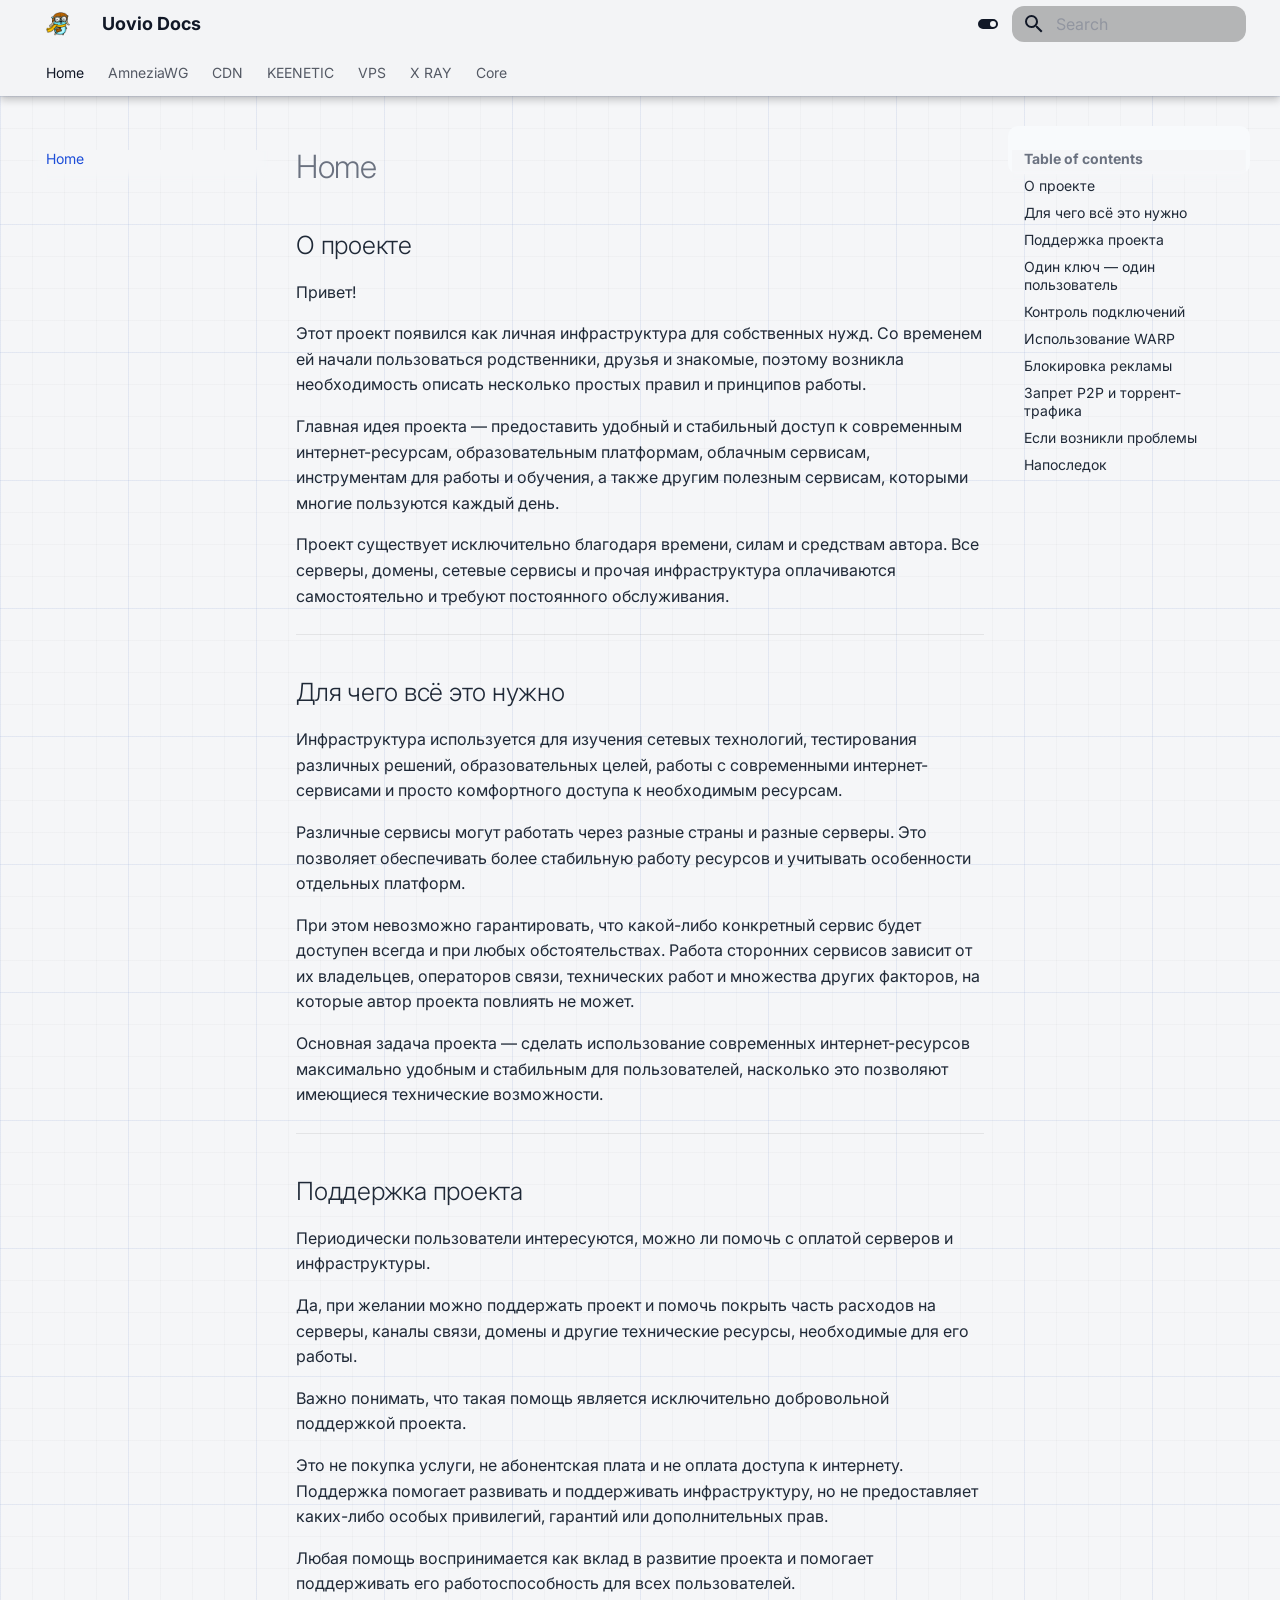
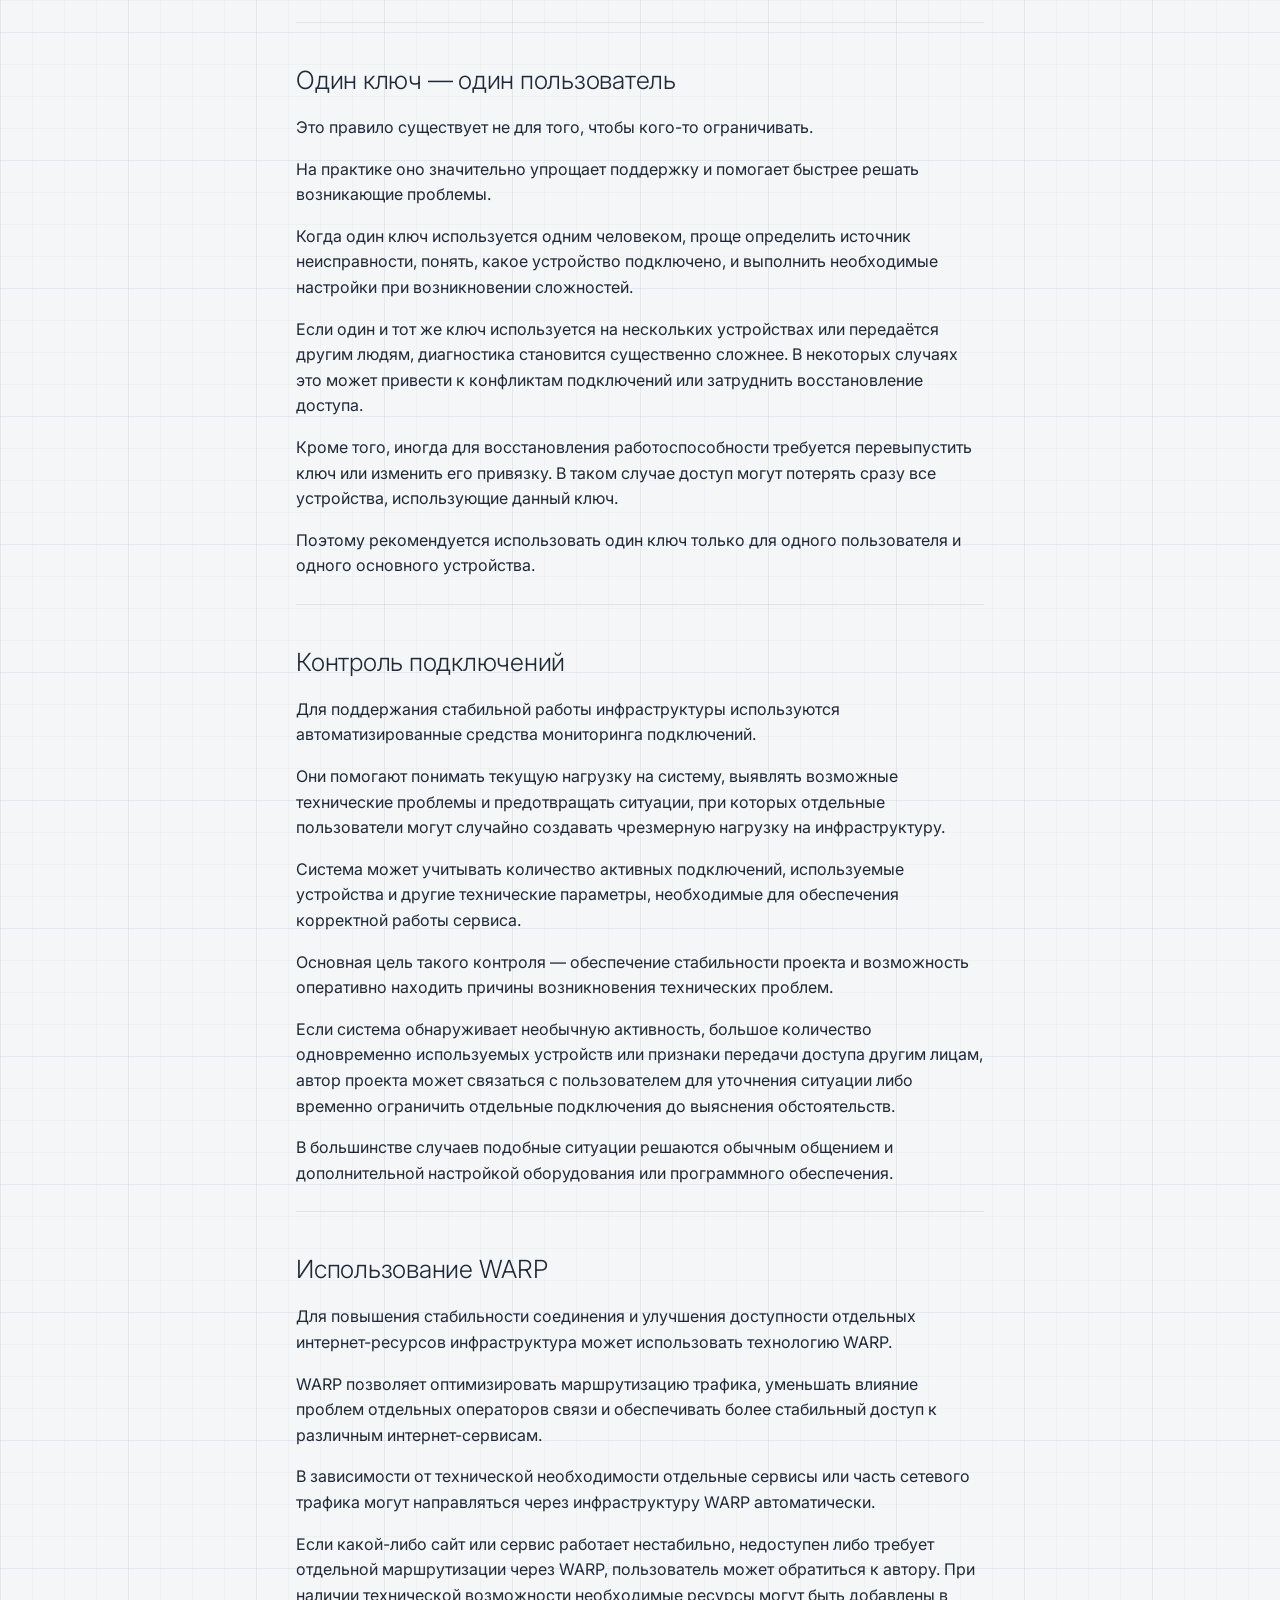
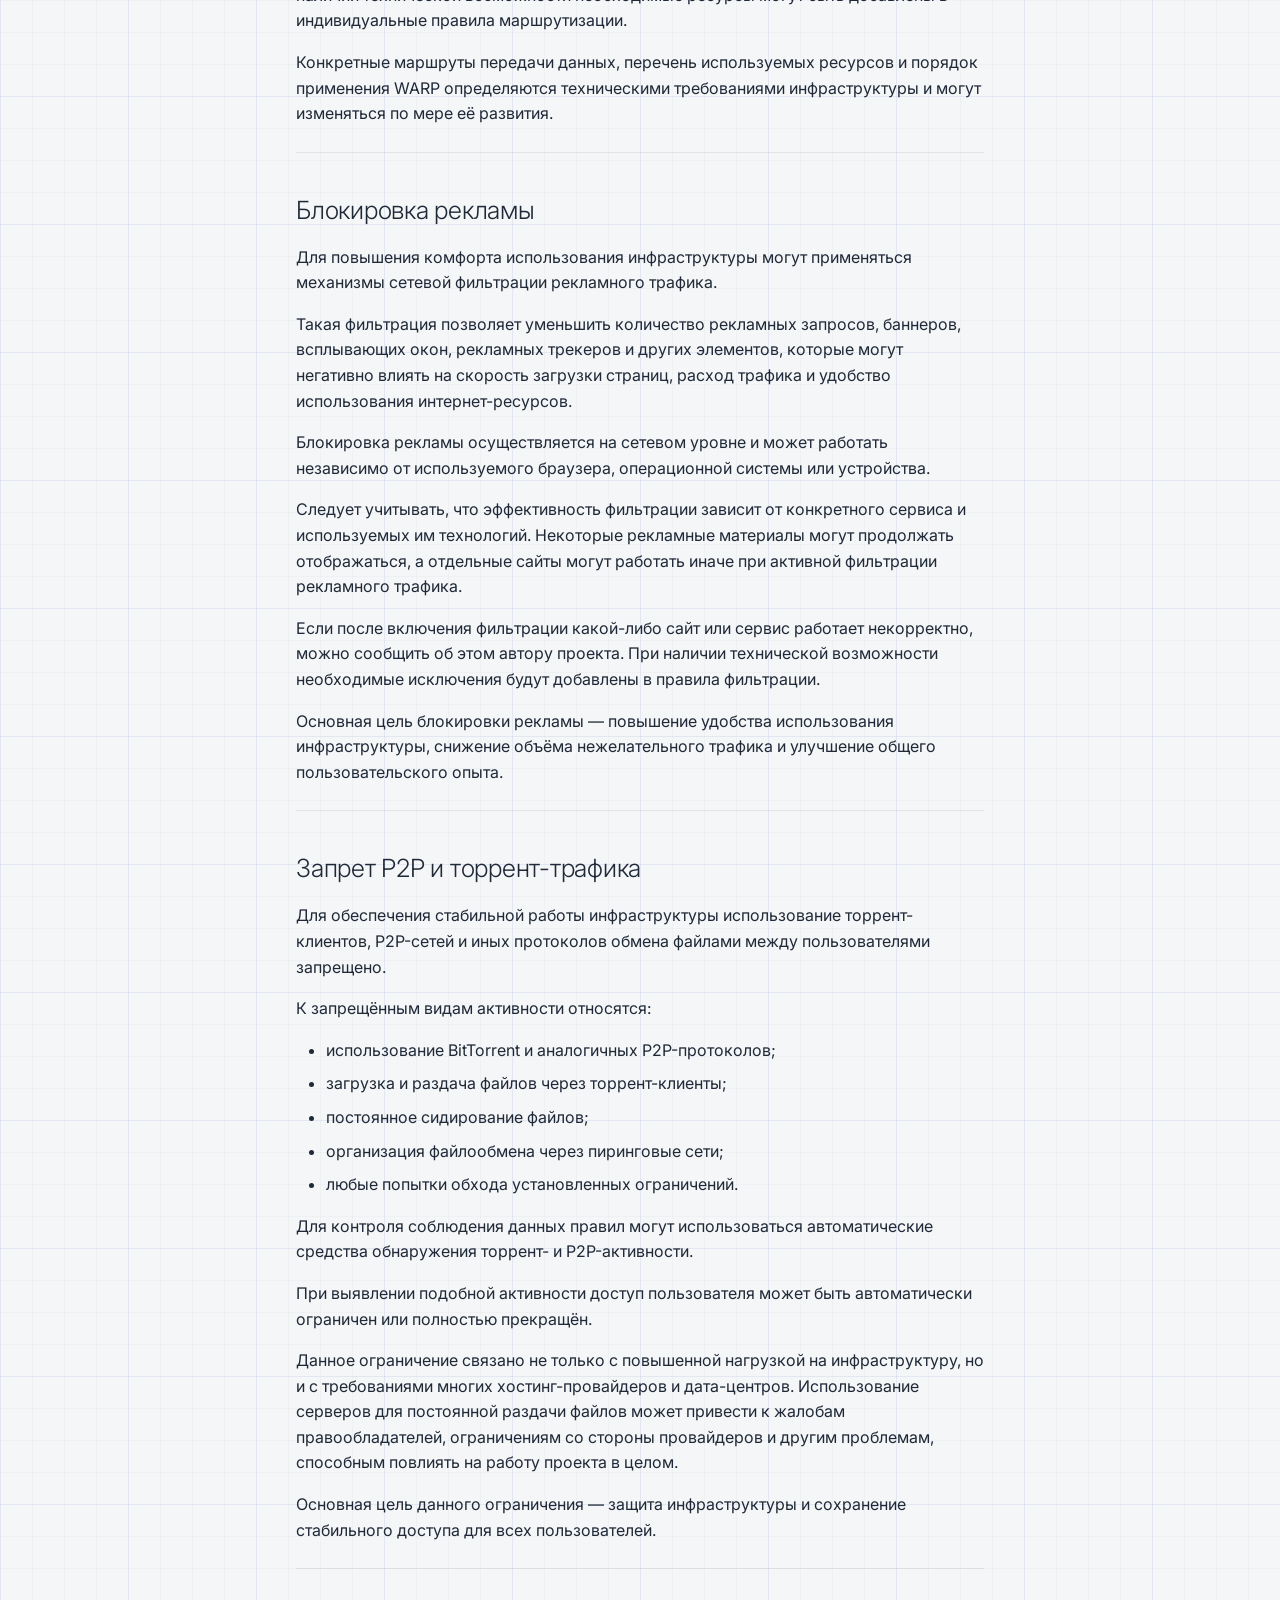
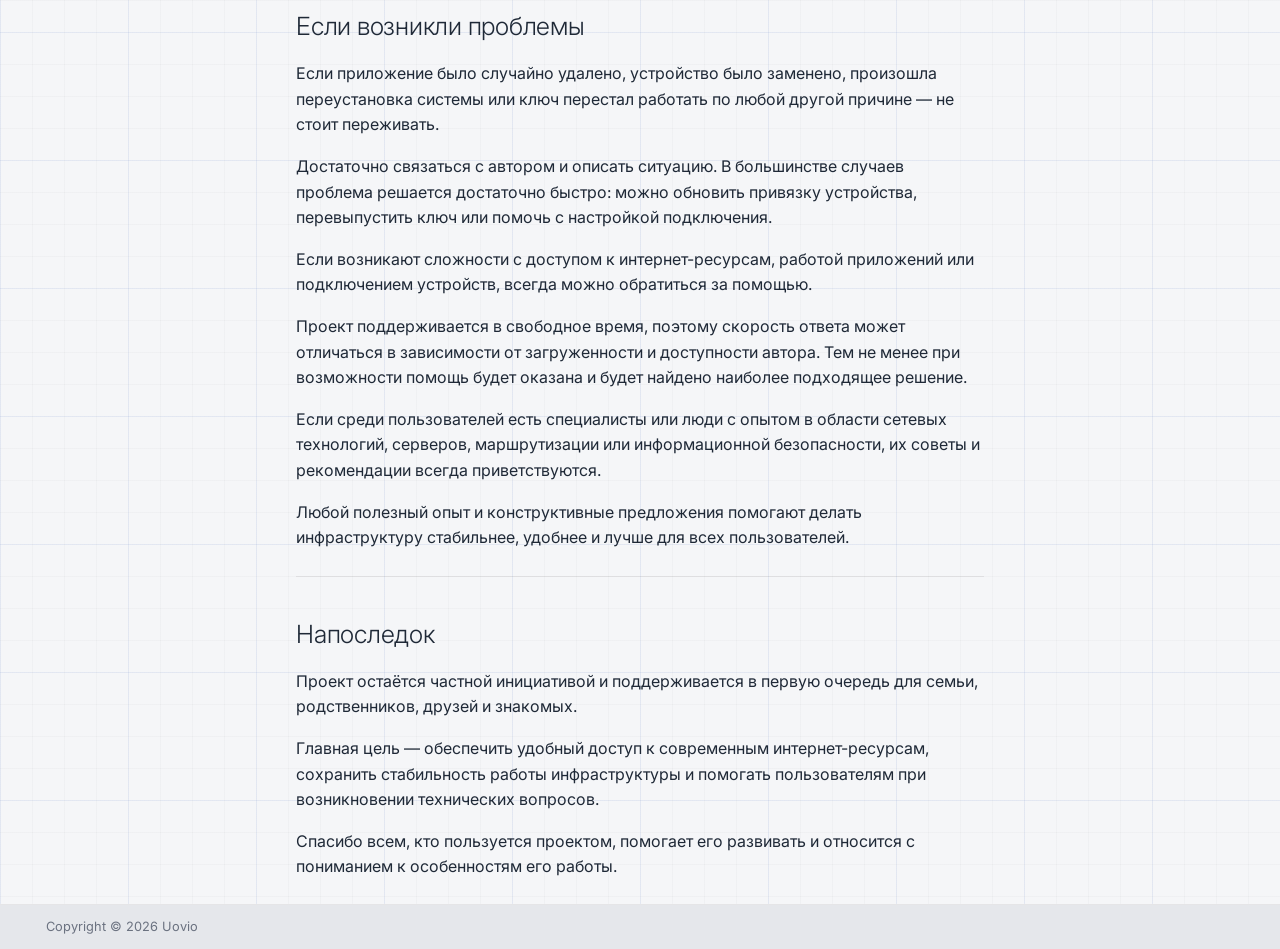
==== commit a50ae44d: "Deployed e5b3d5b with MkDocs version: 1.6.1" ====
--- a/index.html
+++ b/index.html
@@ -21,7 +21,7 @@
       
       
       <link rel="icon" href="assets/logo.png">
-      <meta name="generator" content="mkdocs-1.6.1, mkdocs-material-9.7.6">
+      <meta name="generator" content="mkdocs-1.6.1, mkdocs-material-9.8.1">
     
     
       
@@ -29,10 +29,10 @@
       
     
     
-      <link rel="stylesheet" href="assets/stylesheets/main.484c7ddc.min.css">
-      
-        
-        <link rel="stylesheet" href="assets/stylesheets/palette.ab4e12ef.min.css">
+      <link rel="stylesheet" href="assets/stylesheets/main.57a0d79d.min.css">
+      
+        
+        <link rel="stylesheet" href="assets/stylesheets/palette.fb2fffe2.min.css">
       
       
 
@@ -1224,10 +1224,10 @@
     
       
       
-      <script id="__config" type="application/json">{"annotate": null, "base": ".", "features": ["navigation.tabs", "navigation.tabs.sticky", "navigation.sections", "navigation.expand", "navigation.path", "navigation.indexes", "navigation.prune", "navigation.instant", "navigation.instant.progress", "navigation.tracking", "navigation.top", "search.suggest", "search.highlight", "search.share", "content.code.copy", "content.code.annotate", "content.tooltips", "content.action.edit", "content.action.view", "toc.follow"], "search": "assets/javascripts/workers/search.2c215733.min.js", "tags": null, "translations": {"clipboard.copied": "Copied to clipboard", "clipboard.copy": "Copy to clipboard", "search.result.more.one": "1 more on this page", "search.result.more.other": "# more on this page", "search.result.none": "No matching documents", "search.result.one": "1 matching document", "search.result.other": "# matching documents", "search.result.placeholder": "Type to start searching", "search.result.term.missing": "Missing", "select.version": "Select version"}, "version": null}</script>
-    
-    
-      <script src="assets/javascripts/bundle.79ae519e.min.js"></script>
+      <script id="__config" type="application/json">{"annotate": null, "base": ".", "features": ["navigation.tabs", "navigation.tabs.sticky", "navigation.sections", "navigation.expand", "navigation.path", "navigation.indexes", "navigation.prune", "navigation.instant", "navigation.instant.progress", "navigation.tracking", "navigation.top", "search.suggest", "search.highlight", "search.share", "content.code.copy", "content.code.annotate", "content.tooltips", "content.action.edit", "content.action.view", "toc.follow"], "search": "assets/javascripts/workers/search.a7633da7.min.js", "tags": null, "translations": {"clipboard.copied": "Copied to clipboard", "clipboard.copy": "Copy to clipboard", "search.result.more.one": "1 more on this page", "search.result.more.other": "# more on this page", "search.result.none": "No matching documents", "search.result.one": "1 matching document", "search.result.other": "# matching documents", "search.result.placeholder": "Type to start searching", "search.result.term.missing": "Missing", "select.version": "Select version"}, "version": null}</script>
+    
+    
+      <script src="assets/javascripts/bundle.a5f9d56c.min.js"></script>
       
     
   </body>
--- a/assets/stylesheets/main.57a0d79d.min.css
+++ b/assets/stylesheets/main.57a0d79d.min.css
@@ -0,0 +1,6 @@
+@charset "UTF-8";html{box-sizing:border-box;-webkit-text-size-adjust:none;-moz-text-size-adjust:none;text-size-adjust:none}*,:after,:before{box-sizing:inherit}@media(prefers-reduced-motion){*,:after,:before{transition:none!important}}body{margin:0;-webkit-font-smoothing:antialiased;-moz-osx-font-smoothing:grayscale;--md-text-font-family:var(--md-text-font, _),
+    -apple-system, BlinkMacSystemFont, Helvetica, Arial, sans-serif;--md-code-font-family:var(--md-code-font, _),
+    SFMono-Regular, Consolas, Menlo, monospace}.md-typeset code:not(.focus-visible),a,button,input,label{-webkit-tap-highlight-color:transparent}a{color:inherit;text-decoration:none}hr{box-sizing:initial;display:block;height:.05rem;padding:0;overflow:visible;border:0}small{font-size:80%}sub,sup{line-height:1em}img{border-style:none}table{border-spacing:0;border-collapse:initial}td,th{font-weight:400;vertical-align:top}button{padding:0;margin:0;font-family:inherit;font-size:inherit;background:#0000;border:0}input{border:0;outline:none}:root{--md-primary-fg-color:#4051b5;--md-primary-fg-color--light:#5d6cc0;--md-primary-fg-color--dark:#303fa1;--md-primary-bg-color:#fff;--md-primary-bg-color--light:#ffffffb3;--md-accent-fg-color:#526cfe;--md-accent-fg-color--transparent:#526cfe1a;--md-accent-bg-color:#fff;--md-accent-bg-color--light:#ffffffb3;--md-typeset-table-sort-icon:url("data:image/svg+xml;charset=utf-8,<svg xmlns='http://www.w3.org/2000/svg' viewBox='0 0 24 24'><path d='m18 21-4-4h3V7h-3l4-4 4 4h-3v10h3M2 19v-2h10v2M2 13v-2h7v2M2 7V5h4v2z'/></svg>");--md-typeset-table-sort-icon--asc:url("data:image/svg+xml;charset=utf-8,<svg xmlns='http://www.w3.org/2000/svg' viewBox='0 0 24 24'><path d='M19 17h3l-4 4-4-4h3V3h2M2 17h10v2H2M6 5v2H2V5m0 6h7v2H2z'/></svg>");--md-typeset-table-sort-icon--desc:url("data:image/svg+xml;charset=utf-8,<svg xmlns='http://www.w3.org/2000/svg' viewBox='0 0 24 24'><path d='M19 7h3l-4-4-4 4h3v14h2M2 17h10v2H2M6 5v2H2V5m0 6h7v2H2z'/></svg>")}[data-md-color-scheme=default]{color-scheme:light}[data-md-color-scheme=default] img[src$="#gh-dark-mode-only"],[data-md-color-scheme=default] img[src$="#only-dark"]{display:none}:root,[data-md-color-scheme=default]{--md-hue:225deg;--md-default-fg-color:#000000de;--md-default-fg-color--light:#0000008a;--md-default-fg-color--lighter:#00000052;--md-default-fg-color--lightest:#00000012;--md-default-bg-color:#fff;--md-default-bg-color--light:#ffffffb3;--md-default-bg-color--lighter:#ffffff4d;--md-default-bg-color--lightest:#ffffff1f;--md-code-fg-color:#36464e;--md-code-bg-color:#f5f5f5;--md-code-bg-color--light:#f5f5f5b3;--md-code-bg-color--lighter:#f5f5f54d;--md-code-hl-color:#4287ff;--md-code-hl-color--light:#4287ff1a;--md-code-hl-number-color:#d52a2a;--md-code-hl-special-color:#db1457;--md-code-hl-function-color:#a846b9;--md-code-hl-constant-color:#6e59d9;--md-code-hl-keyword-color:#3f6ec6;--md-code-hl-string-color:#1c7d4d;--md-code-hl-name-color:var(--md-code-fg-color);--md-code-hl-operator-color:var(--md-default-fg-color--light);--md-code-hl-punctuation-color:var(--md-default-fg-color--light);--md-code-hl-comment-color:var(--md-default-fg-color--light);--md-code-hl-generic-color:var(--md-default-fg-color--light);--md-code-hl-variable-color:var(--md-default-fg-color--light);--md-typeset-color:var(--md-default-fg-color);--md-typeset-a-color:var(--md-primary-fg-color);--md-typeset-del-color:#f5503d26;--md-typeset-ins-color:#0bd57026;--md-typeset-kbd-color:#fafafa;--md-typeset-kbd-accent-color:#fff;--md-typeset-kbd-border-color:#b8b8b8;--md-typeset-mark-color:#ffff0080;--md-typeset-table-color:#0000001f;--md-typeset-table-color--light:#00000009;--md-admonition-fg-color:var(--md-default-fg-color);--md-admonition-bg-color:var(--md-default-bg-color);--md-warning-fg-color:#000000de;--md-warning-bg-color:#ff9;--md-footer-fg-color:#fff;--md-footer-fg-color--light:#ffffffb3;--md-footer-fg-color--lighter:#ffffff73;--md-footer-bg-color:#000000de;--md-footer-bg-color--dark:#00000052;--md-shadow-z1:0 0.2rem 0.5rem #0000000d,
+    0 0 0.05rem #0000001a;--md-shadow-z2:0 0.2rem 0.5rem #0000001a,
+    0 0 0.05rem #00000040;--md-shadow-z3:0 0.2rem 0.5rem #0003,
+    0 0 0.05rem #00000059}.md-icon svg{display:block;width:1.2rem;height:1.2rem;fill:currentcolor}aside,body,input{font-family:var(--md-text-font-family);font-feature-settings:"kern","liga";color:var(--md-typeset-color)}code,kbd,pre{font-family:var(--md-code-font-family);font-feature-settings:"kern"}.md-typeset{font-size:.8rem;line-height:1.6;overflow-wrap:break-word;-webkit-print-color-adjust:exact;color-adjust:exact}@media print{.md-typeset{font-size:.68rem}.md-typeset code,.md-typeset kbd,.md-typeset pre{white-space:pre-wrap}}.md-typeset blockquote,.md-typeset dl,.md-typeset figure,.md-typeset ol,.md-typeset pre,.md-typeset ul{margin-top:1em;margin-bottom:1em}.md-typeset h1{margin:0 0 1.25em;font-size:2em;line-height:1.3;color:var(--md-default-fg-color--light)}.md-typeset h1,.md-typeset h2{font-weight:300;letter-spacing:-.01em}.md-typeset h2{margin:1.6em 0 .64em;font-size:1.5625em;line-height:1.4}.md-typeset h3{margin:1.6em 0 .8em;font-size:1.25em;font-weight:400;line-height:1.5;letter-spacing:-.01em}.md-typeset h2+h3{margin-top:.8em}.md-typeset h4{margin:1em 0;font-weight:700;letter-spacing:-.01em}.md-typeset h5,.md-typeset h6{margin:1.25em 0;font-size:.8em;font-weight:700;color:var(--md-default-fg-color--light);letter-spacing:-.01em}.md-typeset h5{text-transform:uppercase}.md-typeset h5 code{text-transform:none}.md-typeset hr{display:flow-root;margin:1.5em 0;border-bottom:.05rem solid var(--md-default-fg-color--lightest)}.md-typeset a{color:var(--md-typeset-a-color);word-break:break-word}.md-typeset a,.md-typeset a:before{transition:color 125ms}.md-typeset a:focus,.md-typeset a:hover{color:var(--md-accent-fg-color)}.md-typeset a:focus code,.md-typeset a:hover code{color:var(--md-accent-fg-color);background-color:var(--md-accent-fg-color--transparent)}.md-typeset a code{color:var(--md-typeset-a-color)}.md-typeset a.focus-visible{outline-color:var(--md-accent-fg-color);outline-offset:.2rem}.md-typeset code,.md-typeset kbd,.md-typeset pre{font-variant-ligatures:none;color:var(--md-code-fg-color);direction:ltr;transition:background-color 125ms}.md-typeset code{padding:0 .2941176471em;font-size:.85em;word-break:break-word;background-color:var(--md-code-bg-color);border-radius:.1rem;-webkit-box-decoration-break:clone;box-decoration-break:clone;transition:color 125ms,background-color 125ms}.md-typeset code:not(.focus-visible){outline:none}.md-typeset pre{position:relative;display:flow-root;line-height:1.4}.md-typeset pre>code{display:block;padding:.7720588235em 1.1764705882em;margin:0;overflow:auto;word-break:normal;touch-action:auto;scrollbar-color:var(--md-default-fg-color--lighter) #0000;scrollbar-width:thin;outline-color:var(--md-accent-fg-color);box-shadow:none;-webkit-box-decoration-break:slice;box-decoration-break:slice}.md-typeset pre>code:hover{scrollbar-color:var(--md-accent-fg-color) #0000}.md-typeset pre>code::-webkit-scrollbar{width:.2rem;height:.2rem}.md-typeset pre>code::-webkit-scrollbar-thumb{background-color:var(--md-default-fg-color--lighter)}.md-typeset pre>code::-webkit-scrollbar-thumb:hover{background-color:var(--md-accent-fg-color)}.md-typeset kbd{display:inline-block;padding:0 .6666666667em;font-size:.75em;color:var(--md-default-fg-color);word-break:break-word;vertical-align:text-top;background-color:var(--md-typeset-kbd-color);border-radius:.1rem;box-shadow:0 .1rem 0 .05rem var(--md-typeset-kbd-border-color),0 .1rem 0 var(--md-typeset-kbd-border-color),0 -.1rem .2rem var(--md-typeset-kbd-accent-color) inset}.md-typeset mark{color:inherit;word-break:break-word;background-color:var(--md-typeset-mark-color);-webkit-box-decoration-break:clone;box-decoration-break:clone}.md-typeset abbr{text-decoration:none;cursor:help}.md-typeset [data-preview],.md-typeset abbr{border-bottom:.05rem dotted var(--md-default-fg-color--light)}.md-typeset small{opacity:.75}[dir=ltr] .md-typeset sub,[dir=ltr] .md-typeset sup{margin-left:.078125em}[dir=rtl] .md-typeset sub,[dir=rtl] .md-typeset sup{margin-right:.078125em}[dir=ltr] .md-typeset blockquote{padding-left:.6rem;border-left:.2rem solid var(--md-default-fg-color--lighter)}[dir=rtl] .md-typeset blockquote{padding-right:.6rem;border-right:.2rem solid var(--md-default-fg-color--lighter)}.md-typeset blockquote{margin-left:0;margin-right:0;color:var(--md-default-fg-color--light)}.md-typeset ul{list-style-type:disc}.md-typeset ul[type]{list-style-type:revert-layer}[dir=ltr] .md-typeset ol,[dir=ltr] .md-typeset ol li ol,[dir=ltr] .md-typeset ol li ul,[dir=ltr] .md-typeset ul,[dir=ltr] .md-typeset ul li ol,[dir=ltr] .md-typeset ul li ul{margin-left:.625em}[dir=rtl] .md-typeset ol,[dir=rtl] .md-typeset ol li ol,[dir=rtl] .md-typeset ol li ul,[dir=rtl] .md-typeset ul,[dir=rtl] .md-typeset ul li ol,[dir=rtl] .md-typeset ul li ul{margin-right:.625em}.md-typeset ol,.md-typeset ul{padding:0}.md-typeset ol:not([hidden]),.md-typeset ul:not([hidden]){display:flow-root}.md-typeset ol ol,.md-typeset ul ol{list-style-type:lower-alpha}.md-typeset ol ol ol,.md-typeset ul ol ol{list-style-type:lower-roman}.md-typeset ol ol ol ol,.md-typeset ul ol ol ol{list-style-type:upper-alpha}.md-typeset ol ol ol ol ol,.md-typeset ul ol ol ol ol{list-style-type:upper-roman}.md-typeset ol[type],.md-typeset ul[type]{list-style-type:revert-layer}[dir=ltr] .md-typeset ol li,[dir=ltr] .md-typeset ul li{margin-left:1.25em}[dir=rtl] .md-typeset ol li,[dir=rtl] .md-typeset ul li{margin-right:1.25em}.md-typeset ol li,.md-typeset ul li{margin-bottom:.5em}.md-typeset ol li blockquote,.md-typeset ol li p,.md-typeset ul li blockquote,.md-typeset ul li p{margin:.5em 0}.md-typeset ol li:last-child,.md-typeset ul li:last-child{margin-bottom:0}.md-typeset ol li ol,.md-typeset ol li ul,.md-typeset ul li ol,.md-typeset ul li ul{margin-top:.5em;margin-bottom:.5em}[dir=ltr] .md-typeset dd{margin-left:1.875em}[dir=rtl] .md-typeset dd{margin-right:1.875em}.md-typeset dd{margin-top:1em;margin-bottom:1.5em}.md-typeset img,.md-typeset svg,.md-typeset video{max-width:100%;height:auto}.md-typeset img[align=left]{margin:1em 1em 1em 0}.md-typeset img[align=right]{margin:1em 0 1em 1em}.md-typeset img[align]:only-child{margin-top:0}.md-typeset figure{display:flow-root;width:fit-content;max-width:100%;margin:1em auto;text-align:center}.md-typeset figure img{display:block;margin:0 auto}.md-typeset figcaption{max-width:24rem;margin:1em auto;font-style:italic}.md-typeset iframe{max-width:100%}.md-typeset table:not([class]){display:inline-block;max-width:100%;overflow:auto;font-size:.64rem;touch-action:auto;background-color:var(--md-default-bg-color);border:.05rem solid var(--md-typeset-table-color);border-radius:.1rem}@media print{.md-typeset table:not([class]){display:table}}.md-typeset table:not([class])+*{margin-top:1.5em}.md-typeset table:not([class]) td>:first-child,.md-typeset table:not([class]) th>:first-child{margin-top:0}.md-typeset table:not([class]) td>:last-child,.md-typeset table:not([class]) th>:last-child{margin-bottom:0}.md-typeset table:not([class]) td:not([align]),.md-typeset table:not([class]) th:not([align]){text-align:left}[dir=rtl] .md-typeset table:not([class]) td:not([align]),[dir=rtl] .md-typeset table:not([class]) th:not([align]){text-align:right}.md-typeset table:not([class]) th{min-width:5rem;padding:.9375em 1.25em;font-weight:700;vertical-align:top}.md-typeset table:not([class]) td{padding:.9375em 1.25em;vertical-align:top;border-top:.05rem solid var(--md-typeset-table-color)}.md-typeset table:not([class]) tbody tr{transition:background-color 125ms}.md-typeset table:not([class]) tbody tr:hover{background-color:var(--md-typeset-table-color--light);box-shadow:0 .05rem 0 var(--md-default-bg-color) inset}.md-typeset table:not([class]) a{word-break:normal}.md-typeset table th[role=columnheader]{cursor:pointer}[dir=ltr] .md-typeset table th[role=columnheader]:after{margin-left:.5em}[dir=rtl] .md-typeset table th[role=columnheader]:after{margin-right:.5em}.md-typeset table th[role=columnheader]:after{display:inline-block;width:1.2em;height:1.2em;vertical-align:text-bottom;content:"";-webkit-mask-image:var(--md-typeset-table-sort-icon);mask-image:var(--md-typeset-table-sort-icon);-webkit-mask-repeat:no-repeat;mask-repeat:no-repeat;-webkit-mask-size:contain;mask-size:contain;transition:background-color 125ms}.md-typeset table th[role=columnheader]:hover:after{background-color:var(--md-default-fg-color--lighter)}.md-typeset table th[role=columnheader][aria-sort=ascending]:after{background-color:var(--md-default-fg-color--light);-webkit-mask-image:var(--md-typeset-table-sort-icon--asc);mask-image:var(--md-typeset-table-sort-icon--asc)}.md-typeset table th[role=columnheader][aria-sort=descending]:after{background-color:var(--md-default-fg-color--light);-webkit-mask-image:var(--md-typeset-table-sort-icon--desc);mask-image:var(--md-typeset-table-sort-icon--desc)}.md-typeset__scrollwrap{margin:1em -.8rem;overflow-x:auto;touch-action:auto}.md-typeset__table{display:inline-block;padding:0 .8rem;margin-bottom:.5em}@media print{.md-typeset__table{display:block}}html .md-typeset__table table{display:table;width:100%;margin:0;overflow:hidden}@media screen and (max-width:44.984375em){.md-content__inner>pre{margin:1em -.8rem}.md-content__inner>pre code{border-radius:0}}.md-typeset .md-author{position:relative;display:block;flex-shrink:0;width:1.6rem;height:1.6rem;overflow:hidden;border-radius:100%;transition:color 125ms,transform 125ms}.md-typeset .md-author img{display:block}.md-typeset .md-author--more{font-size:.6rem;font-weight:700;line-height:1.6rem;color:var(--md-default-fg-color--lighter);text-align:center;background:var(--md-default-fg-color--lightest)}.md-typeset .md-author--long{width:2.4rem;height:2.4rem}.md-typeset a.md-author{transform:scale(1)}.md-typeset a.md-author img{filter:grayscale(100%) opacity(75%);border-radius:100%;transition:filter 125ms}.md-typeset a.md-author:focus,.md-typeset a.md-author:hover{z-index:1;transform:scale(1.1)}.md-typeset a.md-author:focus img,.md-typeset a.md-author:hover img{filter:grayscale(0)}.md-banner{overflow:auto;color:var(--md-footer-fg-color);background-color:var(--md-footer-bg-color)}@media print{.md-banner{display:none}}.md-banner--warning{color:var(--md-warning-fg-color);background-color:var(--md-warning-bg-color)}.md-banner__inner{padding:0 .8rem;margin:.6rem auto;font-size:.7rem}[dir=ltr] .md-banner__button{float:right}[dir=rtl] .md-banner__button{float:left}.md-banner__button{color:inherit;cursor:pointer;transition:opacity .25s}.no-js .md-banner__button{display:none}.md-banner__button:hover{opacity:.7}html{height:100%;overflow-x:hidden;font-size:125%}@media screen and (min-width:100em){html{font-size:137.5%}}@media screen and (min-width:125em){html{font-size:150%}}body{position:relative;display:flex;flex-direction:column;width:100%;min-height:100%;font-size:.5rem;background-color:var(--md-default-bg-color)}@media print{body{display:block}}@media screen and (max-width:59.984375em){body[data-md-scrolllock]{position:fixed}}.md-grid{max-width:61rem;margin-left:auto;margin-right:auto}.md-container{display:flex;flex-grow:1;flex-direction:column}@media print{.md-container{display:block}}.md-main{flex-grow:1}.md-main__inner{display:flex;height:100%;margin-top:1.5rem}.md-ellipsis{overflow:hidden;text-overflow:ellipsis}.md-toggle{display:none}.md-option{position:absolute;width:0;height:0;opacity:0}.md-option:checked+label:not([hidden]){display:block}.md-option.focus-visible+label{outline-style:auto;outline-color:var(--md-accent-fg-color)}.md-skip{position:fixed;z-index:-1;padding:.3rem .5rem;margin:.5rem;font-size:.64rem;color:var(--md-default-bg-color);background-color:var(--md-default-fg-color);border-radius:.1rem;outline-color:var(--md-accent-fg-color);opacity:0;transform:translateY(.4rem)}.md-skip:focus{z-index:10;opacity:1;transition:transform .25s cubic-bezier(.4,0,.2,1),opacity 175ms 75ms;transform:translateY(0)}@page{margin:25mm}:root{--md-clipboard-icon:url("data:image/svg+xml;charset=utf-8,<svg xmlns='http://www.w3.org/2000/svg' viewBox='0 0 24 24'><path d='M19 21H8V7h11m0-2H8a2 2 0 0 0-2 2v14a2 2 0 0 0 2 2h11a2 2 0 0 0 2-2V7a2 2 0 0 0-2-2m-3-4H4a2 2 0 0 0-2 2v14h2V3h12z'/></svg>");--md-code-select-icon:url("data:image/svg+xml;charset=utf-8,<svg xmlns='http://www.w3.org/2000/svg' viewBox='0 0 24 24'><path d='M19 19h-4v2h4c1.1 0 2-.9 2-2v-4h-2m0-12h-4v2h4v4h2V5c0-1.1-.9-2-2-2M5 5h4V3H5c-1.1 0-2 .9-2 2v4h2m0 6H3v4c0 1.1.9 2 2 2h4v-2H5zm2-4h2v2H7zm4 0h2v2h-2zm4 0h2v2h-2zM7 7h2v2H7zm4 0h2v2h-2zm4 0h2v2h-2zm-8 8h2v2H7zm4 0h2v2h-2zm4 0h2v2h-2z'/></svg>");--md-code-copy-icon:url("data:image/svg+xml;charset=utf-8,<svg xmlns='http://www.w3.org/2000/svg' viewBox='0 0 24 24'><path d='M19 21H8V7h11m0-2H8a2 2 0 0 0-2 2v14a2 2 0 0 0 2 2h11a2 2 0 0 0 2-2V7a2 2 0 0 0-2-2m-3-4H4a2 2 0 0 0-2 2v14h2V3h12z'/></svg>")}.md-clipboard{z-index:1;width:1.5em;height:1.5em;color:var(--md-default-fg-color--lightest);cursor:pointer;border-radius:.1rem;outline-color:var(--md-accent-fg-color);outline-offset:.1rem;transition:color .25s}@media print{.md-clipboard{display:none}}.md-clipboard:not(.focus-visible){outline:none;-webkit-tap-highlight-color:transparent}:hover>.md-clipboard{color:var(--md-default-fg-color--light)}.md-clipboard:focus,.md-clipboard:hover{color:var(--md-accent-fg-color)}.md-clipboard:after{display:block;width:1.125em;height:1.125em;margin:0 auto;content:"";background-color:currentcolor;-webkit-mask-image:var(--md-clipboard-icon);mask-image:var(--md-clipboard-icon);-webkit-mask-repeat:no-repeat;mask-repeat:no-repeat;-webkit-mask-position:center;mask-position:center;-webkit-mask-size:contain;mask-size:contain}.md-clipboard--inline{cursor:pointer}.md-clipboard--inline code{transition:color .25s,background-color .25s}.md-clipboard--inline:focus code,.md-clipboard--inline:hover code{color:var(--md-accent-fg-color);background-color:var(--md-accent-fg-color--transparent)}.md-typeset .md-code__content{display:grid}.md-code__nav{position:absolute;top:.25em;right:.25em;z-index:1;display:flex;gap:.2rem;padding:.2rem;background-color:var(--md-code-bg-color--lighter);border-radius:.1rem;transition:background-color .25s}:hover>.md-code__nav{background-color:var(--md-code-bg-color--light)}.md-code__button{display:block;width:1.5em;height:1.5em;color:var(--md-default-fg-color--lightest);cursor:pointer;outline-color:var(--md-accent-fg-color);outline-offset:.1rem;transition:color .25s}:hover>*>.md-code__button{color:var(--md-default-fg-color--light)}.md-code__button.focus-visible,.md-code__button:hover{color:var(--md-accent-fg-color)}.md-code__button--active{color:var(--md-default-fg-color)!important}.md-code__button:after{display:block;width:1.125em;height:1.125em;margin:0 auto;content:"";background-color:currentcolor;-webkit-mask-repeat:no-repeat;mask-repeat:no-repeat;-webkit-mask-position:center;mask-position:center;-webkit-mask-size:contain;mask-size:contain}.md-code__button[data-md-type=select]:after{-webkit-mask-image:var(--md-code-select-icon);mask-image:var(--md-code-select-icon)}.md-code__button[data-md-type=copy]:after{-webkit-mask-image:var(--md-code-copy-icon);mask-image:var(--md-code-copy-icon)}@keyframes consent{0%{opacity:0;transform:translateY(100%)}to{opacity:1;transform:translateY(0)}}@keyframes overlay{0%{opacity:0}to{opacity:1}}.md-consent__overlay{position:fixed;top:0;z-index:5;width:100%;height:100%;background-color:#0000008a;-webkit-backdrop-filter:blur(.1rem);backdrop-filter:blur(.1rem);opacity:1;animation:overlay .25s both}.md-consent__inner{position:fixed;bottom:0;z-index:5;width:100%;max-height:100%;padding:0;overflow:auto;background-color:var(--md-default-bg-color);border:0;border-radius:.1rem;box-shadow:0 0 .2rem #0000001a,0 .2rem .4rem #0003;animation:consent .5s cubic-bezier(.1,.7,.1,1) both}.md-consent__form{padding:.8rem}.md-consent__settings{display:none;margin:1em 0}input:checked+.md-consent__settings{display:block}.md-consent__controls{margin-bottom:.8rem}.md-typeset .md-consent__controls .md-button{display:inline}@media screen and (max-width:44.984375em){.md-typeset .md-consent__controls .md-button{display:block;width:100%;margin-top:.4rem;text-align:center}}.md-consent label{cursor:pointer}.md-content{flex-grow:1;min-width:0}.md-content__inner{padding-top:.6rem;margin:0 .8rem 1.2rem}@media screen and (min-width:76.25em){[dir=ltr] .md-sidebar--primary:not([hidden])~.md-content>.md-content__inner,[dir=rtl] .md-sidebar--secondary:not([hidden])~.md-content>.md-content__inner{margin-left:1.2rem}[dir=ltr] .md-sidebar--secondary:not([hidden])~.md-content>.md-content__inner,[dir=rtl] .md-sidebar--primary:not([hidden])~.md-content>.md-content__inner{margin-right:1.2rem}}.md-content__inner:before{display:block;height:.4rem;content:""}.md-content__inner>:last-child{margin-bottom:0}[dir=ltr] .md-content__button{float:right;margin-left:.4rem}[dir=rtl] .md-content__button{float:left;margin-right:.4rem}.md-content__button{padding:0;margin:.4rem 0}@media print{.md-content__button{display:none}}.md-typeset .md-content__button{color:var(--md-default-fg-color--lighter)}.md-content__button svg{display:inline;vertical-align:top}[dir=rtl] .md-content__button svg{transform:scaleX(-1)}[dir=ltr] .md-dialog{right:.8rem}[dir=rtl] .md-dialog{left:.8rem}.md-dialog{position:fixed;bottom:.8rem;z-index:4;min-width:11.1rem;padding:.4rem .6rem;pointer-events:none;background-color:var(--md-default-fg-color);border-radius:.1rem;box-shadow:var(--md-shadow-z3);opacity:0;transition:transform 0s .4s,opacity .4s;transform:translateY(100%)}@media print{.md-dialog{display:none}}.md-dialog--active{pointer-events:auto;opacity:1;transition:transform .4s cubic-bezier(.075,.85,.175,1),opacity .4s;transform:translateY(0)}.md-dialog__inner{font-size:.7rem;color:var(--md-default-bg-color)}.md-feedback{margin:2em 0 1em;text-align:center}.md-feedback fieldset{padding:0;margin:0;border:none}.md-feedback__title{margin:1em auto;font-weight:700}.md-feedback__inner{position:relative}.md-feedback__list{position:relative;display:flex;flex-wrap:wrap;place-content:baseline center}.md-feedback__list:hover .md-icon:not(:disabled){color:var(--md-default-fg-color--lighter)}:disabled .md-feedback__list{min-height:1.8rem}.md-feedback__icon{flex-shrink:0;margin:0 .1rem;color:var(--md-default-fg-color--light);cursor:pointer;transition:color 125ms}.md-feedback__icon:not(:disabled).md-icon:hover{color:var(--md-accent-fg-color)}.md-feedback__icon:disabled{color:var(--md-default-fg-color--lightest);pointer-events:none}.md-feedback__note{position:relative;opacity:0;transition:transform .4s cubic-bezier(.1,.7,.1,1),opacity .15s;transform:translateY(.4rem)}.md-feedback__note>*{max-width:16rem;margin:0 auto}:disabled .md-feedback__note{opacity:1;transform:translateY(0)}@media print{.md-feedback,.md-footer{display:none}}.md-footer{color:var(--md-footer-fg-color);background-color:var(--md-footer-bg-color)}.md-footer__inner{justify-content:space-between;padding:.2rem;overflow:auto}.md-footer__inner:not([hidden]){display:flex}.md-footer__link{display:flex;flex-grow:.01;align-items:end;max-width:100%;margin-top:1rem;margin-bottom:.4rem;overflow:hidden;outline-color:var(--md-accent-fg-color);transition:opacity .25s}.md-footer__link:focus,.md-footer__link:hover{opacity:.7}[dir=rtl] .md-footer__link svg{transform:scaleX(-1)}@media screen and (max-width:44.984375em){.md-footer__link--prev{flex-shrink:0}.md-footer__link--prev .md-footer__title{display:none}}[dir=ltr] .md-footer__link--next{margin-left:auto}.md-footer__link--next{text-align:right}[dir=rtl] .md-footer__link--next{margin-right:auto;text-align:left}.md-footer__title{flex-grow:1;max-width:calc(100% - 2.4rem);padding:0 1rem;margin-bottom:.7rem;font-size:.9rem;white-space:nowrap}.md-footer__button{padding:.4rem;margin:.2rem}.md-footer__direction{font-size:.64rem;opacity:.7}.md-footer-meta{background-color:var(--md-footer-bg-color--dark)}.md-footer-meta__inner{display:flex;flex-wrap:wrap;justify-content:space-between;padding:.2rem}html .md-footer-meta.md-typeset a{color:var(--md-footer-fg-color--light)}html .md-footer-meta.md-typeset a:focus,html .md-footer-meta.md-typeset a:hover{color:var(--md-footer-fg-color)}.md-copyright{width:100%;padding:.4rem 0;margin:auto .6rem;font-size:.64rem;color:var(--md-footer-fg-color--lighter)}.md-copyright__highlight{color:var(--md-footer-fg-color--light)}.md-social{display:inline-flex;gap:.2rem;padding:.2rem 0 .6rem;margin:0 .4rem}@media screen and (min-width:45em){.md-copyright{width:auto}.md-social{padding:.6rem 0}}.md-social__link{display:inline-block;width:1.6rem;height:1.6rem;text-align:center}.md-social__link:before{line-height:1.9}.md-social__link svg{max-height:.8rem;vertical-align:-25%;fill:currentcolor}.md-typeset .md-button{display:inline-block;padding:.625em 2em;font-weight:700;color:var(--md-primary-fg-color);cursor:pointer;border:.1rem solid;border-radius:.1rem;transition:color 125ms,background-color 125ms,border-color 125ms}.md-typeset .md-button--primary{color:var(--md-primary-bg-color);background-color:var(--md-primary-fg-color);border-color:var(--md-primary-fg-color)}.md-typeset .md-button:focus,.md-typeset .md-button:hover{color:var(--md-accent-bg-color);background-color:var(--md-accent-fg-color);border-color:var(--md-accent-fg-color)}[dir=ltr] .md-typeset .md-input,[dir=rtl] .md-typeset .md-input{border-top-left-radius:.1rem}[dir=ltr] .md-typeset .md-input,[dir=rtl] .md-typeset .md-input{border-top-right-radius:.1rem}.md-typeset .md-input{height:1.8rem;padding:0 .6rem;font-size:.8rem;border-bottom:.1rem solid var(--md-default-fg-color--lighter);box-shadow:var(--md-shadow-z1);transition:border .25s,box-shadow .25s}.md-typeset .md-input:focus,.md-typeset .md-input:hover{border-bottom-color:var(--md-accent-fg-color);box-shadow:var(--md-shadow-z2)}.md-typeset .md-input--stretch{width:100%}.md-header{position:sticky;left:0;right:0;top:0;z-index:4;display:block;color:var(--md-primary-bg-color);background-color:var(--md-primary-fg-color);box-shadow:0 0 .2rem #0000,0 .2rem .4rem #0000}@media print{.md-header{display:none}}.md-header[hidden]{transition:transform .25s cubic-bezier(.8,0,.6,1),box-shadow .25s;transform:translateY(-100%)}.md-header--shadow{box-shadow:0 0 .2rem #0000001a,0 .2rem .4rem #0003;transition:transform .25s cubic-bezier(.1,.7,.1,1),box-shadow .25s}.md-header__inner{display:flex;align-items:center;padding:0 .2rem}.md-header__button{position:relative;z-index:1;padding:.4rem;margin:.2rem;color:currentcolor;vertical-align:middle;cursor:pointer;outline-color:var(--md-accent-fg-color);transition:opacity .25s}.md-header__button:hover{opacity:.7}.md-header__button:not([hidden]){display:inline-block}.md-header__button:not(.focus-visible){outline:none;-webkit-tap-highlight-color:transparent}.md-header__button.md-logo{padding:.4rem;margin:.2rem}@media screen and (max-width:76.234375em){.md-header__button.md-logo{display:none}}.md-header__button.md-logo img,.md-header__button.md-logo svg{display:block;width:auto;height:1.2rem;fill:currentcolor}@media screen and (min-width:60em){.md-header__button[for=__search]{display:none}}.no-js .md-header__button[for=__search]{display:none}[dir=rtl] .md-header__button[for=__search] svg{transform:scaleX(-1)}@media screen and (min-width:76.25em){.md-header__button[for=__drawer]{display:none}}.md-header__topic{position:absolute;display:flex;max-width:100%;white-space:nowrap;transition:transform .4s cubic-bezier(.1,.7,.1,1),opacity .15s}.md-header__topic+.md-header__topic{z-index:-1;pointer-events:none;opacity:0;transition:transform .4s cubic-bezier(1,.7,.1,.1),opacity .15s;transform:translateX(1.25rem)}[dir=rtl] .md-header__topic+.md-header__topic{transform:translateX(-1.25rem)}.md-draft,.md-header__topic:first-child,.md-nav__title{font-weight:700}[dir=ltr] .md-header__title{margin-left:1rem;margin-right:.4rem}[dir=rtl] .md-header__title{margin-right:1rem;margin-left:.4rem}.md-header__title{flex-grow:1;height:2.4rem;font-size:.9rem;line-height:2.4rem}.md-header__title--active .md-header__topic{z-index:-1;pointer-events:none;opacity:0;transition:transform .4s cubic-bezier(1,.7,.1,.1),opacity .15s;transform:translateX(-1.25rem)}[dir=rtl] .md-header__title--active .md-header__topic{transform:translateX(1.25rem)}.md-header__title--active .md-header__topic+.md-header__topic{z-index:0;pointer-events:auto;opacity:1;transition:transform .4s cubic-bezier(.1,.7,.1,1),opacity .15s;transform:translateX(0)}.md-header__title>.md-header__ellipsis{position:relative;width:100%;height:100%}.md-header__option{display:flex;flex-shrink:0;max-width:100%;white-space:nowrap;transition:max-width 0s .25s,opacity .25s .25s}[data-md-toggle=search]:checked~.md-header .md-header__option{max-width:0;opacity:0;transition:max-width,opacity}.md-header__option>input{bottom:0}.md-header__source{display:none}@media screen and (min-width:60em){[dir=ltr] .md-header__source{margin-left:1rem}[dir=rtl] .md-header__source{margin-right:1rem}.md-header__source{display:block;width:11.7rem;max-width:11.7rem}}@media screen and (min-width:76.25em){[dir=ltr] .md-header__source{margin-left:1.4rem}[dir=rtl] .md-header__source{margin-right:1.4rem}}.md-meta{font-size:.7rem;line-height:1.3;color:var(--md-default-fg-color--light)}.md-meta__list{display:inline-flex;flex-wrap:wrap;padding:0;margin:0;list-style:none}.md-meta__item:not(:last-child):after{margin-left:.2rem;margin-right:.2rem;content:"·"}.md-meta__link{color:var(--md-typeset-a-color)}.md-meta__link:focus,.md-meta__link:hover{color:var(--md-accent-fg-color)}.md-draft{display:inline-block;padding-left:.5714285714em;padding-right:.5714285714em;color:#fff;background-color:#ff1744;border-radius:.125em}:root{--md-nav-icon--prev:url("data:image/svg+xml;charset=utf-8,<svg xmlns='http://www.w3.org/2000/svg' viewBox='0 0 24 24'><path d='M20 11v2H8l5.5 5.5-1.42 1.42L4.16 12l7.92-7.92L13.5 5.5 8 11z'/></svg>");--md-nav-icon--next:url("data:image/svg+xml;charset=utf-8,<svg xmlns='http://www.w3.org/2000/svg' viewBox='0 0 24 24'><path d='M8.59 16.58 13.17 12 8.59 7.41 10 6l6 6-6 6z'/></svg>");--md-toc-icon:url("data:image/svg+xml;charset=utf-8,<svg xmlns='http://www.w3.org/2000/svg' viewBox='0 0 24 24'><path d='M3 9h14V7H3zm0 4h14v-2H3zm0 4h14v-2H3zm16 0h2v-2h-2zm0-10v2h2V7zm0 6h2v-2h-2z'/></svg>");--md-path-icon:url("data:image/svg+xml;charset=utf-8,<svg xmlns='http://www.w3.org/2000/svg' viewBox='0 0 24 24'><path d='M8.59 16.58 13.17 12 8.59 7.41 10 6l6 6-6 6z'/></svg>");--md-post-pin-icon:url("data:image/svg+xml;charset=utf-8,<svg xmlns='http://www.w3.org/2000/svg' viewBox='0 0 24 24'><path d='M16 12V4h1V2H7v2h1v8l-2 2v2h5.2v6h1.6v-6H18v-2z'/></svg>");--md-progress-value:0;--md-progress-delay:400ms;--md-search-result-icon:url("data:image/svg+xml;charset=utf-8,<svg xmlns='http://www.w3.org/2000/svg' viewBox='0 0 24 24'><path d='M14 2H6a2 2 0 0 0-2 2v16a2 2 0 0 0 2 2h7c-.41-.25-.8-.56-1.14-.9-.33-.33-.61-.7-.86-1.1H6V4h7v5h5v1.18c.71.16 1.39.43 2 .82V8zm6.31 16.9c1.33-2.11.69-4.9-1.4-6.22-2.11-1.33-4.91-.68-6.22 1.4-1.34 2.11-.69 4.89 1.4 6.22 1.46.93 3.32.93 4.79.02L22 23.39 23.39 22zm-3.81.1a2.5 2.5 0 0 1-2.5-2.5 2.5 2.5 0 0 1 2.5-2.5 2.5 2.5 0 0 1 2.5 2.5 2.5 2.5 0 0 1-2.5 2.5'/></svg>")}.md-nav,.md-nav__link .md-typeset{font-size:.7rem;line-height:1.3}.md-nav__title{display:block;padding:0 .6rem;overflow:hidden;color:var(--md-default-fg-color--light);text-overflow:ellipsis}.md-nav__title .md-nav__button{display:none}.md-nav__title .md-nav__button img{width:auto;height:100%}.md-nav__title .md-nav__button.md-logo img,.md-nav__title .md-nav__button.md-logo svg{display:block;width:auto;max-width:100%;height:2.4rem;object-fit:contain;fill:currentcolor}.md-nav__list{padding:0;margin:0;list-style:none}.md-nav__link{display:flex;gap:.4rem;align-items:flex-start;margin-top:.625em;scroll-snap-align:start;transition:color 125ms}.md-nav__link--passed,.md-nav__link--passed code{color:var(--md-default-fg-color--light)}.md-nav__item .md-nav__link--active,.md-nav__item .md-nav__link--active code{color:var(--md-typeset-a-color)}.md-nav__link .md-ellipsis{position:relative}.md-nav__link .md-ellipsis code{word-break:normal}[dir=ltr] .md-nav__link .md-icon:last-child{margin-left:auto}[dir=rtl] .md-nav__link .md-icon:last-child{margin-right:auto}.md-nav__link svg{position:relative;flex-shrink:0;height:1.3em;fill:currentcolor}.md-nav__link[for]:focus,.md-nav__link[for]:hover,.md-nav__link[href]:focus,.md-nav__link[href]:hover{color:var(--md-accent-fg-color);cursor:pointer}.md-nav__link[for]:focus code,.md-nav__link[for]:hover code,.md-nav__link[href]:focus code,.md-nav__link[href]:hover code{color:var(--md-accent-fg-color);background-color:var(--md-accent-fg-color--transparent)}.md-nav__link.focus-visible,.md-pagination__link.focus-visible{outline-color:var(--md-accent-fg-color);outline-offset:.2rem}.md-nav--primary .md-nav__link[for=__toc]{display:none}.md-nav--primary .md-nav__link[for=__toc] .md-icon:after{display:block;width:100%;height:100%;background-color:currentcolor;-webkit-mask-image:var(--md-toc-icon);mask-image:var(--md-toc-icon)}.md-nav--primary .md-nav__link[for=__toc]~.md-nav,.md-nav__source{display:none}.md-nav__container>.md-nav__link{margin-top:0}.md-nav__container>.md-nav__link:first-child{flex-grow:1;min-width:0}.md-nav__icon{flex-shrink:0}@media screen and (max-width:76.234375em){.md-nav--primary,.md-nav--primary .md-nav{position:absolute;left:0;right:0;top:0;z-index:1;display:flex;flex-direction:column;height:100%;background-color:var(--md-default-bg-color)}.md-nav--primary .md-nav__item,.md-nav--primary .md-nav__title{font-size:.8rem;line-height:1.5}.md-nav--primary .md-nav__title{position:relative;height:5.6rem;padding:3rem .8rem .2rem;line-height:2.4rem;color:var(--md-default-fg-color--light);white-space:nowrap;cursor:pointer;background-color:var(--md-default-fg-color--lightest)}[dir=ltr] .md-nav--primary .md-nav__title .md-nav__icon{left:.4rem}[dir=rtl] .md-nav--primary .md-nav__title .md-nav__icon{right:.4rem}.md-nav--primary .md-nav__title .md-nav__icon{position:absolute;top:.4rem;display:block;width:1.2rem;height:1.2rem;margin:.2rem}.md-nav--primary .md-nav__title .md-nav__icon:after{display:block;width:100%;height:100%;content:"";background-color:currentcolor;-webkit-mask-image:var(--md-nav-icon--prev);mask-image:var(--md-nav-icon--prev);-webkit-mask-repeat:no-repeat;mask-repeat:no-repeat;-webkit-mask-position:center;mask-position:center;-webkit-mask-size:contain;mask-size:contain}.md-nav--primary .md-nav__title~.md-nav__list{overflow-y:auto;touch-action:pan-y;scroll-snap-type:y mandatory;background-color:var(--md-default-bg-color);box-shadow:0 .05rem 0 var(--md-default-fg-color--lightest) inset}.md-nav--primary .md-nav__title~.md-nav__list>:first-child{border-top:0}.md-nav--primary .md-nav__title[for=__drawer]{font-weight:700;color:var(--md-primary-bg-color);background-color:var(--md-primary-fg-color)}.md-nav--primary .md-nav__title .md-logo{position:absolute;left:.2rem;right:.2rem;top:.2rem;display:block;padding:.4rem;margin:.2rem}.md-nav--primary .md-nav__list{flex:1}.md-nav--primary .md-nav__item{border-top:.05rem solid var(--md-default-fg-color--lightest)}.md-nav--primary .md-nav__item--active>.md-nav__link{color:var(--md-typeset-a-color)}.md-nav--primary .md-nav__item--active>.md-nav__link:focus,.md-nav--primary .md-nav__item--active>.md-nav__link:hover{color:var(--md-accent-fg-color)}.md-nav--primary .md-nav__link{padding:.6rem .8rem;margin-top:0}.md-nav--primary .md-nav__link svg{margin-top:.1em}.md-nav--primary .md-nav__link>.md-nav__link{padding:0}[dir=ltr] .md-nav--primary .md-nav__link .md-nav__icon{margin-right:-.2rem}[dir=rtl] .md-nav--primary .md-nav__link .md-nav__icon{margin-left:-.2rem}.md-nav--primary .md-nav__link .md-nav__icon{width:1.2rem;height:1.2rem;font-size:1.2rem}.md-nav--primary .md-nav__link .md-nav__icon:after{display:block;width:100%;height:100%;content:"";background-color:currentcolor;-webkit-mask-image:var(--md-nav-icon--next);mask-image:var(--md-nav-icon--next);-webkit-mask-repeat:no-repeat;mask-repeat:no-repeat;-webkit-mask-position:center;mask-position:center;-webkit-mask-size:contain;mask-size:contain}[dir=rtl] .md-nav--primary .md-nav__icon:after{transform:scale(-1)}.md-nav--primary .md-nav--secondary .md-nav{position:static;background-color:initial}[dir=ltr] .md-nav--primary .md-nav--secondary .md-nav .md-nav__link{padding-left:1.4rem}[dir=rtl] .md-nav--primary .md-nav--secondary .md-nav .md-nav__link{padding-right:1.4rem}[dir=ltr] .md-nav--primary .md-nav--secondary .md-nav .md-nav .md-nav__link{padding-left:2rem}[dir=rtl] .md-nav--primary .md-nav--secondary .md-nav .md-nav .md-nav__link{padding-right:2rem}[dir=ltr] .md-nav--primary .md-nav--secondary .md-nav .md-nav .md-nav .md-nav__link{padding-left:2.6rem}[dir=rtl] .md-nav--primary .md-nav--secondary .md-nav .md-nav .md-nav .md-nav__link{padding-right:2.6rem}[dir=ltr] .md-nav--primary .md-nav--secondary .md-nav .md-nav .md-nav .md-nav .md-nav__link{padding-left:3.2rem}[dir=rtl] .md-nav--primary .md-nav--secondary .md-nav .md-nav .md-nav .md-nav .md-nav__link{padding-right:3.2rem}.md-nav--secondary{background-color:initial}.md-nav__toggle~.md-nav{display:flex;opacity:0;transition:transform .25s cubic-bezier(.8,0,.6,1),opacity 125ms 50ms;transform:translateX(100%)}[dir=rtl] .md-nav__toggle~.md-nav{transform:translateX(-100%)}.md-nav__toggle:checked~.md-nav{opacity:1;transition:transform .25s cubic-bezier(.4,0,.2,1),opacity 125ms 125ms;transform:translateX(0)}.md-nav__toggle:checked~.md-nav>.md-nav__list{backface-visibility:hidden}}@media screen and (max-width:59.984375em){.md-nav--primary .md-nav__link[for=__toc]{display:flex}.md-nav--primary .md-nav__link[for=__toc] .md-icon:after{content:""}.md-nav--primary .md-nav__link[for=__toc]+.md-nav__link{display:none}.md-nav--primary .md-nav__link[for=__toc]~.md-nav{display:flex}.md-nav__source{display:block;padding:0 .2rem;color:var(--md-primary-bg-color);background-color:var(--md-primary-fg-color--dark)}}@media screen and (min-width:60em) and (max-width:76.234375em){.md-nav--integrated .md-nav__link[for=__toc]{display:flex}.md-nav--integrated .md-nav__link[for=__toc] .md-icon:after{content:""}.md-nav--integrated .md-nav__link[for=__toc]+.md-nav__link{display:none}.md-nav--integrated .md-nav__link[for=__toc]~.md-nav{display:flex}}@media screen and (min-width:60em){.md-nav{margin-bottom:-.4rem}.md-nav--secondary .md-nav__title{position:sticky;top:0;z-index:1;background:var(--md-default-bg-color);box-shadow:0 0 .4rem .4rem var(--md-default-bg-color)}.md-nav--secondary .md-nav__title[for=__toc]{scroll-snap-align:start}.md-nav--secondary .md-nav__title .md-nav__icon{display:none}[dir=ltr] .md-nav--secondary .md-nav__list{padding-left:.6rem}[dir=rtl] .md-nav--secondary .md-nav__list{padding-right:.6rem}.md-nav--secondary .md-nav__list{padding-bottom:.4rem}[dir=ltr] .md-nav--secondary .md-nav__item>.md-nav__link{margin-right:.4rem}[dir=rtl] .md-nav--secondary .md-nav__item>.md-nav__link{margin-left:.4rem}}@media screen and (min-width:76.25em){.md-nav{margin-bottom:-.4rem;transition:max-height .25s cubic-bezier(.86,0,.07,1)}.md-nav--primary .md-nav__title{position:sticky;top:0;z-index:1;background:var(--md-default-bg-color);box-shadow:0 0 .4rem .4rem var(--md-default-bg-color)}.md-nav--primary .md-nav__title[for=__drawer]{scroll-snap-align:start}.md-nav--primary .md-nav__title .md-nav__icon{display:none}[dir=ltr] .md-nav--primary .md-nav__list{padding-left:.6rem}[dir=rtl] .md-nav--primary .md-nav__list{padding-right:.6rem}.md-nav--primary .md-nav__list{padding-bottom:.4rem}[dir=ltr] .md-nav--primary .md-nav__item>.md-nav__link{margin-right:.4rem}[dir=rtl] .md-nav--primary .md-nav__item>.md-nav__link{margin-left:.4rem}.md-nav__toggle~.md-nav{display:grid;grid-template-rows:minmax(.4rem,0fr);visibility:collapse;opacity:0;transition:grid-template-rows .25s cubic-bezier(.86,0,.07,1),opacity .25s,visibility 0s .25s}.md-nav__toggle~.md-nav>.md-nav__list{overflow:hidden}.md-nav__toggle.md-toggle--indeterminate~.md-nav,.md-nav__toggle:checked~.md-nav{grid-template-rows:minmax(.4rem,1fr);visibility:visible;opacity:1;transition:grid-template-rows .25s cubic-bezier(.86,0,.07,1),opacity .15s .1s,visibility}.md-nav__toggle.md-toggle--indeterminate~.md-nav{transition:none}.md-nav__item--nested>.md-nav>.md-nav__title{display:none}.md-nav__item--section{display:block;margin:1.25em 0}.md-nav__item--section:last-child{margin-bottom:0}.md-nav__item--section>.md-nav__link{font-weight:700}.md-nav--lifted>.md-nav__list>.md-nav__item>[for],.md-nav__item--section>.md-nav__link[for]{color:var(--md-default-fg-color--light)}.md-nav--lifted>.md-nav__list>.md-nav__item--active>.md-nav__link:not(.md-nav__container),.md-nav__item--section>.md-nav__link:not(.md-nav__container){pointer-events:none}.md-nav__item--section>.md-nav__link .md-icon,.md-nav__item--section>.md-nav__link>[for]{display:none}[dir=ltr] .md-nav__item--section>.md-nav{margin-left:-.6rem}[dir=rtl] .md-nav__item--section>.md-nav{margin-right:-.6rem}.md-nav__item--section>.md-nav{display:block;visibility:visible;opacity:1}.md-nav__item--section>.md-nav>.md-nav__list>.md-nav__item{padding:0}.md-nav__icon{width:.9rem;height:.9rem;border-radius:100%;transition:background-color .25s}.md-nav__icon:hover{background-color:var(--md-accent-fg-color--transparent)}.md-nav__icon:after{display:inline-block;width:100%;height:100%;vertical-align:-.1rem;content:"";background-color:currentcolor;border-radius:100%;-webkit-mask-image:var(--md-nav-icon--next);mask-image:var(--md-nav-icon--next);-webkit-mask-repeat:no-repeat;mask-repeat:no-repeat;-webkit-mask-position:center;mask-position:center;-webkit-mask-size:contain;mask-size:contain;transition:transform .25s}[dir=rtl] .md-nav__icon:after{transform:rotate(180deg)}.md-nav__item--nested .md-nav__toggle:checked~.md-nav__link .md-nav__icon:after,.md-nav__item--nested .md-toggle--indeterminate~.md-nav__link .md-nav__icon:after{transform:rotate(90deg)}.md-nav--lifted>.md-nav__list>.md-nav__item,.md-nav--lifted>.md-nav__title{display:none}.md-nav--lifted>.md-nav__list>.md-nav__item--active{display:block}.md-nav--lifted>.md-nav__list>.md-nav__item--active>.md-nav__link{position:sticky;top:0;z-index:1;margin-top:0;background:var(--md-default-bg-color);box-shadow:0 0 .4rem .4rem var(--md-default-bg-color)}.md-nav--lifted>.md-nav__list>.md-nav__item--active.md-nav__item--section{margin:0}[dir=ltr] .md-nav--lifted>.md-nav__list>.md-nav__item>.md-nav:not(.md-nav--secondary){margin-left:-.6rem}[dir=rtl] .md-nav--lifted>.md-nav__list>.md-nav__item>.md-nav:not(.md-nav--secondary){margin-right:-.6rem}.md-nav--lifted .md-nav[data-md-level="1"]{grid-template-rows:minmax(.4rem,1fr);visibility:visible;opacity:1}[dir=ltr] .md-nav--integrated>.md-nav__list>.md-nav__item--active .md-nav--secondary{border-left:.05rem solid var(--md-primary-fg-color)}[dir=rtl] .md-nav--integrated>.md-nav__list>.md-nav__item--active .md-nav--secondary{border-right:.05rem solid var(--md-primary-fg-color)}.md-nav--integrated>.md-nav__list>.md-nav__item--active .md-nav--secondary{display:block;margin-bottom:1.25em;visibility:visible;opacity:1}.md-nav--integrated>.md-nav__list>.md-nav__item--active .md-nav--secondary>.md-nav__list{padding-bottom:0;overflow:visible}.md-nav--integrated>.md-nav__list>.md-nav__item--active .md-nav--secondary>.md-nav__title{display:none}}.md-pagination{gap:.4rem;font-size:.8rem;font-weight:700}.md-pagination,.md-pagination>*{display:flex;align-items:center;justify-content:center}.md-pagination>*{min-width:1.8rem;height:1.8rem;text-align:center;border-radius:.2rem}.md-pagination__current{color:var(--md-default-fg-color--light);background-color:var(--md-default-fg-color--lightest)}.md-pagination__link{transition:color 125ms,background-color 125ms}.md-pagination__link:focus,.md-pagination__link:hover{color:var(--md-accent-fg-color);background-color:var(--md-accent-fg-color--transparent)}.md-pagination__link:focus svg,.md-pagination__link:hover svg{color:var(--md-accent-fg-color)}.md-pagination__link svg{display:block;width:1.2rem;max-height:100%;color:var(--md-default-fg-color--lighter);fill:currentcolor}.md-path{padding-top:1.2rem;margin:0 .8rem;overflow:auto;font-size:.7rem}.md-path:not([hidden]){display:block}@media screen and (min-width:76.25em){.md-path{margin:0 1.2rem}}.md-path__list{display:flex;gap:.2rem;align-items:center;padding:0;margin:0;list-style:none}.md-path__item:not(:first-child){display:inline-flex;gap:.2rem;white-space:nowrap}.md-path__item:not(:first-child):before{display:inline;width:.8rem;height:.8rem;content:"";background-color:var(--md-default-fg-color--lighter);-webkit-mask-image:var(--md-path-icon);mask-image:var(--md-path-icon)}.md-path__link{display:flex;align-items:center;color:var(--md-default-fg-color--light)}.md-path__link:focus,.md-path__link:hover,.md-post .md-post__meta a:focus,.md-post .md-post__meta a:hover{color:var(--md-accent-fg-color)}.md-post__back{padding-bottom:1.2rem;margin-bottom:1.2rem;border-bottom:.05rem solid var(--md-default-fg-color--lightest)}@media screen and (max-width:76.234375em){.md-post__back{display:none}}[dir=rtl] .md-post__back svg{transform:scaleX(-1)}.md-post__authors{display:flex;flex-direction:column;gap:.6rem;margin:0 .6rem 1.2rem}.md-post .md-post__meta a{transition:color 125ms}.md-post__title{font-weight:700;color:var(--md-default-fg-color--light)}.md-post--excerpt{margin-bottom:3.2rem}.md-post--excerpt .md-post__header{display:flex;gap:.6rem;align-items:center;min-height:1.6rem}.md-post--excerpt .md-post__authors{display:inline-flex;flex-direction:row;gap:.2rem;align-items:center;min-height:2.4rem;margin:0}[dir=ltr] .md-post--excerpt .md-post__meta .md-meta__list{margin-right:.4rem}[dir=rtl] .md-post--excerpt .md-post__meta .md-meta__list{margin-left:.4rem}.md-post--excerpt .md-post__content>:first-child{--md-scroll-margin:6rem;margin-top:0}.md-post>.md-nav--secondary{margin:1em 0}.md-pin{padding:.2rem;margin-top:-.05rem;background:var(--md-default-fg-color--lightest);border-radius:1rem}.md-pin:after{display:block;width:.6rem;height:.6rem;margin:0 auto;content:"";background-color:currentcolor;-webkit-mask-image:var(--md-post-pin-icon);mask-image:var(--md-post-pin-icon);-webkit-mask-repeat:no-repeat;mask-repeat:no-repeat;-webkit-mask-position:center;mask-position:center;-webkit-mask-size:contain;mask-size:contain}.md-profile{display:flex;gap:.6rem;align-items:center;width:100%;font-size:.7rem;line-height:1.4}.md-profile__description{flex-grow:1}.md-content--post{display:flex}.md-content--post>.md-content__inner{flex-grow:1;min-width:0}@media screen and (min-width:76.25em){[dir=ltr] .md-content--post>.md-content__inner{margin-left:1.2rem}[dir=rtl] .md-content--post>.md-content__inner{margin-right:1.2rem}}@media screen and (max-width:76.234375em){.md-content--post{flex-flow:column-reverse}.md-sidebar.md-sidebar--post{position:static;width:100%;padding:0}.md-sidebar.md-sidebar--post .md-sidebar__scrollwrap{overflow:visible}.md-sidebar.md-sidebar--post .md-sidebar__inner{padding:0}.md-sidebar.md-sidebar--post .md-post__meta{margin-left:.6rem;margin-right:.6rem}.md-sidebar.md-sidebar--post .md-nav__item{display:inline;border:none}.md-sidebar.md-sidebar--post .md-nav__list{display:inline-flex;flex-wrap:wrap;gap:.6rem;padding-top:.6rem;padding-bottom:.6rem}.md-sidebar.md-sidebar--post .md-nav__link{padding:0}.md-sidebar.md-sidebar--post .md-nav{position:static;height:auto;margin-bottom:0}}.md-progress{position:fixed;top:0;z-index:4;width:100%;height:.075rem;background:var(--md-primary-bg-color);opacity:min(clamp(0,var(--md-progress-value),1),clamp(0,100 - var(--md-progress-value),1));transition:transform .5s cubic-bezier(.19,1,.22,1),opacity .25s var(--md-progress-delay);transform:scaleX(calc(var(--md-progress-value) * 1%));transform-origin:left}.md-search{position:relative}.no-js .md-search{display:none}.md-search__overlay{z-index:1;opacity:0}@media screen and (max-width:59.984375em){[dir=ltr] .md-search__overlay{left:-2.2rem}[dir=rtl] .md-search__overlay{right:-2.2rem}.md-search__overlay{position:absolute;top:-1rem;width:2rem;height:2rem;overflow:hidden;pointer-events:none;background-color:var(--md-default-bg-color);border-radius:1rem;transition:transform .3s .1s,opacity .2s .2s;transform-origin:center}[data-md-toggle=search]:checked~.md-header .md-search__overlay{opacity:1;transition:transform .4s,opacity .1s}}@media screen and (min-width:60em){.md-search{padding:.2rem 0}[dir=ltr] .md-search__overlay{left:0}[dir=rtl] .md-search__overlay{right:0}.md-search__overlay{position:fixed;top:0;width:0;height:0;cursor:pointer;background-color:#0000008a;transition:width 0s .25s,height 0s .25s,opacity .25s}[data-md-toggle=search]:checked~.md-header .md-search__overlay{width:100%;height:200vh;opacity:1;transition:width,height,opacity .25s}}@media screen and (max-width:29.984375em){[data-md-toggle=search]:checked~.md-header .md-search__overlay{transform:scale(45)}}@media screen and (min-width:30em) and (max-width:44.984375em){[data-md-toggle=search]:checked~.md-header .md-search__overlay{transform:scale(60)}}@media screen and (min-width:45em) and (max-width:59.984375em){[data-md-toggle=search]:checked~.md-header .md-search__overlay{transform:scale(75)}}.md-search__inner,.md-search__scrollwrap,.md-sidebar__scrollwrap{backface-visibility:hidden}@media screen and (max-width:59.984375em){[dir=ltr] .md-search__inner{left:0}.md-search__inner{position:fixed;top:0;z-index:2;width:0;height:0;overflow:hidden;opacity:0;transition:width 0s .3s,height 0s .3s,transform .15s cubic-bezier(.4,0,.2,1) .15s,opacity .15s .15s;transform:translateX(5%)}[dir=rtl] .md-search__inner{right:0;transform:translateX(-5%)}[data-md-toggle=search]:checked~.md-header .md-search__inner{width:100%;height:100%;opacity:1;transition:width,height,transform .15s cubic-bezier(.1,.7,.1,1) .15s,opacity .15s .15s;transform:translateX(0)}}@media screen and (min-width:60em){[dir=ltr] .md-search__inner{float:right}[dir=rtl] .md-search__inner{float:left}.md-search__inner{position:relative;width:11.7rem;padding:.1rem 0;transition:width .25s cubic-bezier(.1,.7,.1,1)}}@media screen and (min-width:60em) and (max-width:76.234375em){[data-md-toggle=search]:checked~.md-header .md-search__inner{width:23.4rem}}@media screen and (min-width:76.25em){[data-md-toggle=search]:checked~.md-header .md-search__inner{width:34.4rem}}.md-search__form{position:relative;z-index:2;height:2.4rem;background-color:var(--md-default-bg-color);box-shadow:0 0 .6rem #0000;transition:color .25s,background-color .25s}@media screen and (min-width:60em){.md-search__form{height:1.8rem;background-color:#00000042;border-radius:.1rem}.md-search__form:hover{background-color:#ffffff1f}}[data-md-toggle=search]:checked~.md-header .md-search__form{color:var(--md-default-fg-color);background-color:var(--md-default-bg-color);border-radius:.1rem .1rem 0 0;box-shadow:0 0 .6rem #00000012}[dir=ltr] .md-search__input{padding-left:3.6rem;padding-right:2.2rem}[dir=rtl] .md-search__input{padding-right:3.6rem;padding-left:2.2rem}.md-search__input{position:relative;z-index:2;width:100%;height:100%;font-size:.9rem;text-overflow:ellipsis;background:#0000}.md-search__input::placeholder{transition:color .25s}.md-search__input::placeholder,.md-search__input~.md-search__icon{color:var(--md-default-fg-color--light)}.md-search__input::-ms-clear{display:none}@media screen and (max-width:59.984375em){.md-search__input{width:100%;height:2.4rem;font-size:.9rem}}.md-search__icon{display:inline-block;width:1.2rem;height:1.2rem;cursor:pointer;transition:color .25s,opacity .25s}.md-search__icon:hover{opacity:.7}[dir=ltr] .md-search__icon[for=__search]{left:.5rem}[dir=rtl] .md-search__icon[for=__search]{right:.5rem}.md-search__icon[for=__search]{position:absolute;top:.3rem;z-index:2}[dir=rtl] .md-search__icon[for=__search] svg{transform:scaleX(-1)}@media screen and (max-width:59.984375em){[dir=ltr] .md-search__icon[for=__search]{left:.8rem}[dir=rtl] .md-search__icon[for=__search]{right:.8rem}.md-search__icon[for=__search]{top:.6rem}.md-search__icon[for=__search] svg:first-child{display:none}}@media screen and (min-width:60em){[dir=ltr] .md-search__input{padding-left:2.2rem}[dir=rtl] .md-search__input{padding-right:2.2rem}.md-search__input{font-size:.8rem;color:inherit}.md-search__input::placeholder{color:var(--md-primary-bg-color--light)}.md-search__input+.md-search__icon{color:var(--md-primary-bg-color)}[data-md-toggle=search]:checked~.md-header .md-search__input{text-overflow:clip}[data-md-toggle=search]:checked~.md-header .md-search__input+.md-search__icon{color:var(--md-default-fg-color--light)}[data-md-toggle=search]:checked~.md-header .md-search__input::placeholder{color:#0000}.md-search__icon[for=__search]{pointer-events:none}.md-search__icon[for=__search] svg:last-child{display:none}}[dir=ltr] .md-search__options{right:.5rem}[dir=rtl] .md-search__options{left:.5rem}.md-search__options{position:absolute;top:.3rem;z-index:2;pointer-events:none}@media screen and (max-width:59.984375em){[dir=ltr] .md-search__options{right:.8rem}[dir=rtl] .md-search__options{left:.8rem}.md-search__options{top:.6rem}}[dir=ltr] .md-search__options>.md-icon{margin-left:.2rem}[dir=rtl] .md-search__options>.md-icon{margin-right:.2rem}.md-search__options>.md-icon{color:var(--md-default-fg-color--light);opacity:0;transition:transform .15s cubic-bezier(.1,.7,.1,1),opacity .15s;transform:scale(.75)}.md-search__options>.md-icon:not(.focus-visible){outline:none;-webkit-tap-highlight-color:transparent}[data-md-toggle=search]:checked~.md-header .md-search__input:valid~.md-search__options>.md-icon{pointer-events:auto;opacity:1;transform:scale(1)}[data-md-toggle=search]:checked~.md-header .md-search__input:valid~.md-search__options>.md-icon:hover{opacity:.7}[dir=ltr] .md-search__suggest{padding-left:3.6rem;padding-right:2.2rem}[dir=rtl] .md-search__suggest{padding-right:3.6rem;padding-left:2.2rem}.md-search__suggest{position:absolute;top:0;display:flex;align-items:center;width:100%;height:100%;font-size:.9rem;color:var(--md-default-fg-color--lighter);white-space:pre;opacity:0;transition:opacity 50ms}[data-md-toggle=search]:checked~.md-header .md-search__suggest{opacity:1;transition:opacity .3s .1s}[dir=ltr] .md-search__output,[dir=rtl] .md-search__output{border-bottom-left-radius:.1rem}[dir=ltr] .md-search__output,[dir=rtl] .md-search__output{border-bottom-right-radius:.1rem}.md-search__output{position:absolute;z-index:1;width:100%;overflow:hidden}@media screen and (max-width:59.984375em){.md-search__output{top:2.4rem;bottom:0}}.md-search__scrollwrap{height:100%;overflow-y:auto;touch-action:pan-y;background-color:var(--md-default-bg-color)}@media(max-resolution:1dppx){.md-search__scrollwrap{transform:translateZ(0)}}@media screen and (min-width:60em) and (max-width:76.234375em){.md-search__scrollwrap{width:23.4rem}}@media screen and (min-width:76.25em){.md-search__scrollwrap{width:34.4rem}}@media screen and (min-width:60em){[dir=ltr] .md-search__suggest{padding-left:2.2rem}[dir=rtl] .md-search__suggest{padding-right:2.2rem}.md-search__suggest{font-size:.8rem}.md-search__output{top:1.9rem;opacity:0;transition:opacity .4s}[data-md-toggle=search]:checked~.md-header .md-search__output{box-shadow:var(--md-shadow-z3);opacity:1}.md-search__scrollwrap{max-height:0;scrollbar-color:var(--md-default-fg-color--lighter) #0000;scrollbar-width:thin}[data-md-toggle=search]:checked~.md-header .md-search__scrollwrap{max-height:75vh}.md-search__scrollwrap:hover{scrollbar-color:var(--md-accent-fg-color) #0000}.md-search__scrollwrap::-webkit-scrollbar{width:.2rem;height:.2rem}.md-search__scrollwrap::-webkit-scrollbar-thumb{background-color:var(--md-default-fg-color--lighter)}.md-search__scrollwrap::-webkit-scrollbar-thumb:hover{background-color:var(--md-accent-fg-color)}}.md-search-result{color:var(--md-default-fg-color);word-break:break-word}.md-search-result__meta{padding:0 .8rem;font-size:.64rem;line-height:1.8rem;color:var(--md-default-fg-color--light);scroll-snap-align:start;background-color:var(--md-default-fg-color--lightest)}@media screen and (min-width:60em){[dir=ltr] .md-search-result__meta{padding-left:2.2rem}[dir=rtl] .md-search-result__meta{padding-right:2.2rem}}.md-search-result__list{padding:0;margin:0;list-style:none;-webkit-user-select:none;user-select:none}.md-search-result__item{box-shadow:0 -.05rem var(--md-default-fg-color--lightest)}.md-search-result__item:first-child{box-shadow:none}.md-search-result__link{display:block;scroll-snap-align:start;outline:none;transition:background-color .25s}.md-search-result__link:focus,.md-search-result__link:hover{background-color:var(--md-accent-fg-color--transparent)}.md-search-result__link:last-child p:last-child{margin-bottom:.6rem}.md-search-result__more>summary{position:sticky;top:0;z-index:1;display:block;cursor:pointer;scroll-snap-align:start;outline:none}.md-search-result__more>summary::marker{display:none}.md-search-result__more>summary::-webkit-details-marker{display:none}.md-search-result__more>summary>div{padding:.75em .8rem;font-size:.64rem;color:var(--md-typeset-a-color);transition:color .25s,background-color .25s}@media screen and (min-width:60em){[dir=ltr] .md-search-result__more>summary>div{padding-left:2.2rem}[dir=rtl] .md-search-result__more>summary>div{padding-right:2.2rem}}.md-search-result__more>summary:focus>div,.md-search-result__more>summary:hover>div{color:var(--md-accent-fg-color);background-color:var(--md-accent-fg-color--transparent)}.md-search-result__more[open]>summary{background-color:var(--md-default-bg-color)}.md-search-result__article{position:relative;padding:0 .8rem;overflow:hidden}@media screen and (min-width:60em){[dir=ltr] .md-search-result__article{padding-left:2.2rem}[dir=rtl] .md-search-result__article{padding-right:2.2rem}}[dir=ltr] .md-search-result__icon{left:0}[dir=rtl] .md-search-result__icon{right:0}.md-search-result__icon{position:absolute;width:1.2rem;height:1.2rem;margin:.5rem;color:var(--md-default-fg-color--light)}@media screen and (max-width:59.984375em){.md-search-result__icon{display:none}}.md-search-result__icon:after{display:inline-block;width:100%;height:100%;content:"";background-color:currentcolor;-webkit-mask-image:var(--md-search-result-icon);mask-image:var(--md-search-result-icon);-webkit-mask-repeat:no-repeat;mask-repeat:no-repeat;-webkit-mask-position:center;mask-position:center;-webkit-mask-size:contain;mask-size:contain}[dir=rtl] .md-search-result__icon:after{transform:scaleX(-1)}.md-search-result .md-typeset{font-size:.64rem;line-height:1.6;color:var(--md-default-fg-color--light)}.md-search-result .md-typeset h1{margin:.55rem 0;font-size:.8rem;font-weight:400;line-height:1.4;color:var(--md-default-fg-color)}.md-search-result .md-typeset h1 mark,.md-search-result .md-typeset h2 mark{text-decoration:none}.md-search-result .md-typeset h2{font-weight:700;line-height:1.6}.md-search-result .md-typeset h2,.md-search-result__terms{margin:.5em 0;font-size:.64rem;color:var(--md-default-fg-color)}.md-search-result__terms{display:block;font-style:italic}.md-search-result mark{color:var(--md-accent-fg-color);text-decoration:underline;background-color:initial}.md-select{position:relative;z-index:1}.md-select__inner{position:absolute;top:calc(100% - .2rem);left:50%;max-height:0;margin-top:.2rem;color:var(--md-default-fg-color);background-color:var(--md-default-bg-color);border-radius:.1rem;box-shadow:var(--md-shadow-z2);opacity:0;transition:transform .25s 375ms,opacity .25s .25s,max-height 0s .5s;transform:translate3d(-50%,.3rem,0)}.md-select:focus-within .md-select__inner,.md-select:hover .md-select__inner{max-height:10rem;opacity:1;transition:transform .25s cubic-bezier(.1,.7,.1,1),opacity .25s,max-height;transform:translate3d(-50%,0,0)}.md-select__inner:after{position:absolute;top:0;left:50%;width:0;height:0;margin-top:-.2rem;margin-left:-.2rem;content:"";border:.2rem solid #0000;border-top:0;border-bottom-color:var(--md-default-bg-color)}.md-select__list{max-height:inherit;padding:0;margin:0;overflow:auto;font-size:.8rem;list-style-type:none;border-radius:.1rem}.md-select__item{line-height:1.8rem}[dir=ltr] .md-select__link{padding-left:.6rem;padding-right:1.2rem}[dir=rtl] .md-select__link{padding-right:.6rem;padding-left:1.2rem}.md-select__link{display:block;width:100%;cursor:pointer;scroll-snap-align:start;outline:none;transition:background-color .25s,color .25s}.md-select__link:focus,.md-select__link:hover{color:var(--md-accent-fg-color)}.md-select__link:focus{background-color:var(--md-default-fg-color--lightest)}.md-sidebar{position:sticky;top:2.4rem;flex-shrink:0;align-self:flex-start;width:12.1rem;padding:1.2rem 0}@media print{.md-sidebar{display:none}}@media screen and (max-width:76.234375em){[dir=ltr] .md-sidebar--primary{left:-12.1rem}[dir=rtl] .md-sidebar--primary{right:-12.1rem}.md-sidebar--primary{position:fixed;top:0;z-index:5;display:block;width:12.1rem;height:100%;background-color:var(--md-default-bg-color);transition:transform .25s cubic-bezier(.4,0,.2,1),box-shadow .25s;transform:translateX(0)}[data-md-toggle=drawer]:checked~.md-container .md-sidebar--primary{box-shadow:var(--md-shadow-z3);transform:translateX(12.1rem)}[dir=rtl] [data-md-toggle=drawer]:checked~.md-container .md-sidebar--primary{transform:translateX(-12.1rem)}.md-sidebar--primary .md-sidebar__scrollwrap{position:absolute;top:0;right:0;bottom:0;left:0;margin:0;overflow:hidden;scroll-snap-type:none}}@media screen and (min-width:76.25em){.md-sidebar{height:0}.no-js .md-sidebar{height:auto}.md-header--lifted~.md-container .md-sidebar{top:4.8rem}}.md-sidebar--secondary{display:none;order:2}@media screen and (min-width:60em){.md-sidebar--secondary{height:0}.no-js .md-sidebar--secondary{height:auto}.md-sidebar--secondary:not([hidden]){display:block}.md-sidebar--secondary .md-sidebar__scrollwrap{touch-action:pan-y}.md-sidebar__scrollwrap{scrollbar-gutter:stable;scrollbar-width:thin}}.md-sidebar__scrollwrap{margin:0 .2rem;overflow-y:auto;scrollbar-color:var(--md-default-fg-color--lighter) #0000}.md-sidebar__scrollwrap::-webkit-scrollbar{width:.2rem;height:.2rem}.md-sidebar__scrollwrap:focus-within,.md-sidebar__scrollwrap:hover{scrollbar-color:var(--md-accent-fg-color) #0000}.md-sidebar__scrollwrap:focus-within::-webkit-scrollbar-thumb,.md-sidebar__scrollwrap:hover::-webkit-scrollbar-thumb{background-color:var(--md-default-fg-color--lighter)}.md-sidebar__scrollwrap:focus-within::-webkit-scrollbar-thumb:hover,.md-sidebar__scrollwrap:hover::-webkit-scrollbar-thumb:hover{background-color:var(--md-accent-fg-color)}@supports selector(::-webkit-scrollbar){.md-sidebar__scrollwrap{scrollbar-gutter:auto}[dir=ltr] .md-sidebar__inner{padding-right:calc(100% - 11.5rem)}[dir=rtl] .md-sidebar__inner{padding-left:calc(100% - 11.5rem)}}@media screen and (max-width:76.234375em){.md-overlay{position:fixed;top:0;z-index:5;width:0;height:0;background-color:#0000008a;opacity:0;transition:width 0s .25s,height 0s .25s,opacity .25s}[data-md-toggle=drawer]:checked~.md-overlay{width:100%;height:100%;opacity:1;transition:width,height,opacity .25s}}@keyframes facts{0%{height:0}to{height:.65rem}}@keyframes fact{0%{opacity:0;transform:translateY(100%)}50%{opacity:0}to{opacity:1;transform:translateY(0)}}:root{--md-source-forks-icon:url("data:image/svg+xml;charset=utf-8,<svg xmlns='http://www.w3.org/2000/svg' viewBox='0 0 16 16'><path d='M5 5.372v.878c0 .414.336.75.75.75h4.5a.75.75 0 0 0 .75-.75v-.878a2.25 2.25 0 1 1 1.5 0v.878a2.25 2.25 0 0 1-2.25 2.25h-1.5v2.128a2.251 2.251 0 1 1-1.5 0V8.5h-1.5A2.25 2.25 0 0 1 3.5 6.25v-.878a2.25 2.25 0 1 1 1.5 0M5 3.25a.75.75 0 1 0-1.5 0 .75.75 0 0 0 1.5 0m6.75.75a.75.75 0 1 0 0-1.5.75.75 0 0 0 0 1.5m-3 8.75a.75.75 0 1 0-1.5 0 .75.75 0 0 0 1.5 0'/></svg>");--md-source-repositories-icon:url("data:image/svg+xml;charset=utf-8,<svg xmlns='http://www.w3.org/2000/svg' viewBox='0 0 16 16'><path d='M2 2.5A2.5 2.5 0 0 1 4.5 0h8.75a.75.75 0 0 1 .75.75v12.5a.75.75 0 0 1-.75.75h-2.5a.75.75 0 0 1 0-1.5h1.75v-2h-8a1 1 0 0 0-.714 1.7.75.75 0 1 1-1.072 1.05A2.5 2.5 0 0 1 2 11.5Zm10.5-1h-8a1 1 0 0 0-1 1v6.708A2.5 2.5 0 0 1 4.5 9h8ZM5 12.25a.25.25 0 0 1 .25-.25h3.5a.25.25 0 0 1 .25.25v3.25a.25.25 0 0 1-.4.2l-1.45-1.087a.25.25 0 0 0-.3 0L5.4 15.7a.25.25 0 0 1-.4-.2Z'/></svg>");--md-source-stars-icon:url("data:image/svg+xml;charset=utf-8,<svg xmlns='http://www.w3.org/2000/svg' viewBox='0 0 16 16'><path d='M8 .25a.75.75 0 0 1 .673.418l1.882 3.815 4.21.612a.75.75 0 0 1 .416 1.279l-3.046 2.97.719 4.192a.751.751 0 0 1-1.088.791L8 12.347l-3.766 1.98a.75.75 0 0 1-1.088-.79l.72-4.194L.818 6.374a.75.75 0 0 1 .416-1.28l4.21-.611L7.327.668A.75.75 0 0 1 8 .25m0 2.445L6.615 5.5a.75.75 0 0 1-.564.41l-3.097.45 2.24 2.184a.75.75 0 0 1 .216.664l-.528 3.084 2.769-1.456a.75.75 0 0 1 .698 0l2.77 1.456-.53-3.084a.75.75 0 0 1 .216-.664l2.24-2.183-3.096-.45a.75.75 0 0 1-.564-.41z'/></svg>");--md-source-version-icon:url("data:image/svg+xml;charset=utf-8,<svg xmlns='http://www.w3.org/2000/svg' viewBox='0 0 16 16'><path d='M1 7.775V2.75C1 1.784 1.784 1 2.75 1h5.025c.464 0 .91.184 1.238.513l6.25 6.25a1.75 1.75 0 0 1 0 2.474l-5.026 5.026a1.75 1.75 0 0 1-2.474 0l-6.25-6.25A1.75 1.75 0 0 1 1 7.775m1.5 0c0 .066.026.13.073.177l6.25 6.25a.25.25 0 0 0 .354 0l5.025-5.025a.25.25 0 0 0 0-.354l-6.25-6.25a.25.25 0 0 0-.177-.073H2.75a.25.25 0 0 0-.25.25ZM6 5a1 1 0 1 1 0 2 1 1 0 0 1 0-2'/></svg>");--md-status:url("data:image/svg+xml;charset=utf-8,<svg xmlns='http://www.w3.org/2000/svg' viewBox='0 0 24 24'><path d='M11 9h2V7h-2m1 13c-4.41 0-8-3.59-8-8s3.59-8 8-8 8 3.59 8 8-3.59 8-8 8m0-18A10 10 0 0 0 2 12a10 10 0 0 0 10 10 10 10 0 0 0 10-10A10 10 0 0 0 12 2m-1 15h2v-6h-2z'/></svg>");--md-status--new:url("data:image/svg+xml;charset=utf-8,<svg xmlns='http://www.w3.org/2000/svg' viewBox='0 0 24 24'><path d='m23 12-2.44-2.78.34-3.68-3.61-.82-1.89-3.18L12 3 8.6 1.54 6.71 4.72l-3.61.81.34 3.68L1 12l2.44 2.78-.34 3.69 3.61.82 1.89 3.18L12 21l3.4 1.46 1.89-3.18 3.61-.82-.34-3.68zm-10 5h-2v-2h2zm0-4h-2V7h2z'/></svg>");--md-status--deprecated:url("data:image/svg+xml;charset=utf-8,<svg xmlns='http://www.w3.org/2000/svg' viewBox='0 0 24 24'><path d='M9 3v1H4v2h1v13a2 2 0 0 0 2 2h10a2 2 0 0 0 2-2V6h1V4h-5V3zm0 5h2v9H9zm4 0h2v9h-2z'/></svg>");--md-status--encrypted:url("data:image/svg+xml;charset=utf-8,<svg xmlns='http://www.w3.org/2000/svg' viewBox='0 0 24 24'><path d='M12 1 3 5v6c0 5.55 3.84 10.74 9 12 5.16-1.26 9-6.45 9-12V5zm0 6c1.4 0 2.8 1.1 2.8 2.5V11c.6 0 1.2.6 1.2 1.3v3.5c0 .6-.6 1.2-1.3 1.2H9.2c-.6 0-1.2-.6-1.2-1.3v-3.5c0-.6.6-1.2 1.2-1.2V9.5C9.2 8.1 10.6 7 12 7m0 1.2c-.8 0-1.5.5-1.5 1.3V11h3V9.5c0-.8-.7-1.3-1.5-1.3'/></svg>");--md-tag-icon:url("data:image/svg+xml;charset=utf-8,<svg xmlns='http://www.w3.org/2000/svg' viewBox='0 0 24 24'><path d='m5.41 21 .71-4h-4l.35-2h4l1.06-6h-4l.35-2h4l.71-4h2l-.71 4h6l.71-4h2l-.71 4h4l-.35 2h-4l-1.06 6h4l-.35 2h-4l-.71 4h-2l.71-4h-6l-.71 4zM9.53 9l-1.06 6h6l1.06-6z'/></svg>")}.md-source{display:block;font-size:.65rem;line-height:1.2;white-space:nowrap;outline-color:var(--md-accent-fg-color);backface-visibility:hidden;transition:opacity .25s}.md-source:hover{opacity:.7}.md-source__icon{display:inline-block;width:2rem;height:2.4rem;vertical-align:middle}[dir=ltr] .md-source__icon svg{margin-left:.6rem}[dir=rtl] .md-source__icon svg{margin-right:.6rem}.md-source__icon svg{margin-top:.6rem}[dir=ltr] .md-source__icon+.md-source__repository{padding-left:2rem;margin-left:-2rem}[dir=rtl] .md-source__icon+.md-source__repository{padding-right:2rem;margin-right:-2rem}[dir=ltr] .md-source__repository{margin-left:.6rem}[dir=rtl] .md-source__repository{margin-right:.6rem}.md-source__repository{display:inline-block;max-width:calc(100% - 1.2rem);overflow:hidden;text-overflow:ellipsis;vertical-align:middle}.md-source__facts{display:flex;gap:.4rem;width:100%;padding:0;margin:.1rem 0 0;overflow:hidden;font-size:.55rem;list-style-type:none;opacity:.75}.md-source__repository--active .md-source__facts{animation:facts .25s ease-in}.md-source__fact{overflow:hidden;text-overflow:ellipsis}.md-source__repository--active .md-source__fact{animation:fact .4s ease-out}[dir=ltr] .md-source__fact:before{margin-right:.1rem}[dir=rtl] .md-source__fact:before{margin-left:.1rem}.md-source__fact:before{display:inline-block;width:.6rem;height:.6rem;vertical-align:text-top;content:"";background-color:currentcolor;-webkit-mask-repeat:no-repeat;mask-repeat:no-repeat;-webkit-mask-position:center;mask-position:center;-webkit-mask-size:contain;mask-size:contain}.md-source__fact:nth-child(1n+2){flex-shrink:0}.md-source__fact--version:before{-webkit-mask-image:var(--md-source-version-icon);mask-image:var(--md-source-version-icon)}.md-source__fact--stars:before{-webkit-mask-image:var(--md-source-stars-icon);mask-image:var(--md-source-stars-icon)}.md-source__fact--forks:before{-webkit-mask-image:var(--md-source-forks-icon);mask-image:var(--md-source-forks-icon)}.md-source__fact--repositories:before{-webkit-mask-image:var(--md-source-repositories-icon);mask-image:var(--md-source-repositories-icon)}.md-source-file{margin:1em 0}[dir=ltr] .md-source-file__fact{margin-right:.6rem}[dir=rtl] .md-source-file__fact{margin-left:.6rem}.md-source-file__fact{display:inline-flex;gap:.3rem;align-items:center;font-size:.68rem;color:var(--md-default-fg-color--light)}.md-source-file__fact .md-icon{flex-shrink:0;margin-bottom:.05rem}[dir=ltr] .md-source-file__fact .md-author{float:left}[dir=rtl] .md-source-file__fact .md-author{float:right}.md-source-file__fact .md-author,[dir=rtl] .md-tabs__list{margin-right:.2rem}.md-source-file__fact svg{width:.9rem}.md-status:after{display:inline-block;width:1.125em;height:1.125em;vertical-align:text-bottom;content:"";background-color:var(--md-default-fg-color--light);-webkit-mask-image:var(--md-status);mask-image:var(--md-status);-webkit-mask-repeat:no-repeat;mask-repeat:no-repeat;-webkit-mask-position:center;mask-position:center;-webkit-mask-size:contain;mask-size:contain}.md-status:hover:after{background-color:currentcolor}.md-status--new:after{-webkit-mask-image:var(--md-status--new);mask-image:var(--md-status--new)}.md-status--deprecated:after{-webkit-mask-image:var(--md-status--deprecated);mask-image:var(--md-status--deprecated)}.md-status--encrypted:after{-webkit-mask-image:var(--md-status--encrypted);mask-image:var(--md-status--encrypted)}.md-tabs{z-index:3;display:block;width:100%;overflow:auto;line-height:1.3;color:var(--md-primary-bg-color);background-color:var(--md-primary-fg-color)}@media print{.md-tabs{display:none}}@media screen and (max-width:76.234375em){.md-tabs{display:none}}.md-tabs[hidden]{pointer-events:none}[dir=ltr] .md-tabs__list{margin-left:.2rem}.md-tabs__list{display:flex;padding:0;margin:0;overflow:auto;white-space:nowrap;list-style:none;contain:content;scrollbar-width:none}.md-tabs__list::-webkit-scrollbar{display:none}.md-tabs__item{height:2.4rem;padding-left:.6rem;padding-right:.6rem}.md-tabs__item--active .md-tabs__link{color:inherit;opacity:1}.md-tabs__link{display:flex;margin-top:.8rem;font-size:.7rem;outline-color:var(--md-accent-fg-color);outline-offset:.2rem;backface-visibility:hidden;opacity:.7;transition:transform .4s cubic-bezier(.1,.7,.1,1),opacity .25s}.md-tabs__link:focus,.md-tabs__link:hover{color:inherit;opacity:1}[dir=ltr] .md-tabs__link svg{margin-right:.4rem}[dir=rtl] .md-tabs__link svg{margin-left:.4rem}.md-tabs__link svg{height:1.3em;fill:currentcolor}.md-tabs__item:nth-child(2) .md-tabs__link{transition-delay:20ms}.md-tabs__item:nth-child(3) .md-tabs__link{transition-delay:40ms}.md-tabs__item:nth-child(4) .md-tabs__link{transition-delay:60ms}.md-tabs__item:nth-child(5) .md-tabs__link{transition-delay:80ms}.md-tabs__item:nth-child(6) .md-tabs__link{transition-delay:.1s}.md-tabs__item:nth-child(7) .md-tabs__link{transition-delay:.12s}.md-tabs__item:nth-child(8) .md-tabs__link{transition-delay:.14s}.md-tabs__item:nth-child(9) .md-tabs__link{transition-delay:.16s}.md-tabs__item:nth-child(10) .md-tabs__link{transition-delay:.18s}.md-tabs__item:nth-child(11) .md-tabs__link{transition-delay:.2s}.md-tabs__item:nth-child(12) .md-tabs__link{transition-delay:.22s}.md-tabs__item:nth-child(13) .md-tabs__link{transition-delay:.24s}.md-tabs__item:nth-child(14) .md-tabs__link{transition-delay:.26s}.md-tabs__item:nth-child(15) .md-tabs__link{transition-delay:.28s}.md-tabs__item:nth-child(16) .md-tabs__link{transition-delay:.3s}.md-tabs[hidden] .md-tabs__link{opacity:0;transition:transform 0s .1s,opacity .1s;transform:translateY(50%)}.md-typeset .md-tags:not([hidden]){display:inline-flex;flex-wrap:wrap;gap:.5em;margin-top:-.125em;margin-bottom:.75em}.md-typeset .md-tag{display:inline-flex;gap:.5em;align-items:center;padding:.3125em .78125em;font-size:.64rem;font-size:calc(min(.8em,.64rem));font-weight:700;line-height:1.6;letter-spacing:normal;background:var(--md-default-fg-color--lightest);border-radius:2.4rem}.md-typeset .md-tag[href]{color:inherit;outline:none;-webkit-tap-highlight-color:transparent;transition:color 125ms,background-color 125ms}.md-typeset .md-tag[href]:focus,.md-typeset .md-tag[href]:hover{color:var(--md-accent-bg-color);background-color:var(--md-accent-fg-color)}[id]>.md-typeset .md-tag{vertical-align:text-top}.md-typeset .md-tag-shadow{opacity:.5}.md-typeset .md-tag-icon:before{display:inline-block;width:1.2em;height:1.2em;vertical-align:text-bottom;content:"";background-color:var(--md-default-fg-color--lighter);-webkit-mask-image:var(--md-tag-icon);mask-image:var(--md-tag-icon);-webkit-mask-repeat:no-repeat;mask-repeat:no-repeat;-webkit-mask-position:center;mask-position:center;-webkit-mask-size:contain;mask-size:contain;transition:background-color 125ms}.md-typeset .md-tag-icon[href]:focus:before,.md-typeset .md-tag-icon[href]:hover:before{background-color:var(--md-accent-bg-color)}@keyframes pulse{0%{transform:scale(.95)}75%{transform:scale(1)}to{transform:scale(.95)}}:root{--md-annotation-bg-icon:url("data:image/svg+xml;charset=utf-8,<svg xmlns='http://www.w3.org/2000/svg' viewBox='0 0 24 24'><path d='M12 2A10 10 0 0 0 2 12a10 10 0 0 0 10 10 10 10 0 0 0 10-10A10 10 0 0 0 12 2'/></svg>");--md-annotation-icon:url("data:image/svg+xml;charset=utf-8,<svg xmlns='http://www.w3.org/2000/svg' viewBox='0 0 24 24'><path d='M17 13h-4v4h-2v-4H7v-2h4V7h2v4h4m-5-9A10 10 0 0 0 2 12a10 10 0 0 0 10 10 10 10 0 0 0 10-10A10 10 0 0 0 12 2'/></svg>");--md-tooltip-width:20rem;--md-tooltip-tail:0.3rem}.md-tooltip{position:absolute;top:var(--md-tooltip-y);left:clamp(.8rem + var(--md-tooltip-0,0rem),var(--md-tooltip-x),100vw - .8rem + var(--md-tooltip-0,0rem) - var(--md-tooltip-width));z-index:0;width:var(--md-tooltip-width);max-width:calc(100vw - 1.6rem);font-family:var(--md-text-font-family);color:var(--md-default-fg-color);background-color:var(--md-default-bg-color);border-radius:.1rem;box-shadow:var(--md-shadow-z2);opacity:0;transition:transform 0s .25s,opacity .25s,z-index .25s;transform:translateY(-.4rem);backface-visibility:hidden}.md-tooltip--active{z-index:2;opacity:1;transition:transform .25s cubic-bezier(.1,.7,.1,1),opacity .25s,z-index;transform:translateY(0)}.md-tooltip--inline{width:auto;font-weight:700;-webkit-user-select:none;user-select:none}.md-tooltip--inline:not(.md-tooltip--active){transform:translateY(.2rem) scale(.9)}.md-tooltip--inline .md-tooltip__inner{padding:.2rem .4rem;font-size:.5rem}[hidden]+.md-tooltip--inline{display:none}.focus-visible>.md-tooltip,.md-tooltip:target{outline:var(--md-accent-fg-color) auto}.md-tooltip__inner{padding:.8rem;font-size:.64rem}.md-tooltip2__inner.md-typeset>:first-child,.md-tooltip__inner.md-typeset>:first-child{margin-top:0}.md-tooltip2__inner.md-typeset>:last-child,.md-tooltip__inner.md-typeset>:last-child{margin-bottom:0}.md-annotation{font-style:normal;font-weight:400;text-align:initial;white-space:normal;vertical-align:text-bottom;outline:none}[dir=rtl] .md-annotation{direction:rtl}code .md-annotation{font-family:var(--md-code-font-family);font-size:inherit}.md-annotation:not([hidden]){display:inline-block;line-height:1.25}.md-annotation__index{position:relative;z-index:0;display:inline-block;margin-left:.4ch;margin-right:.4ch;vertical-align:text-top;cursor:pointer;-webkit-user-select:none;user-select:none;outline:none;overflow:hidden;border-radius:.01px}.md-annotation .md-annotation__index{transition:z-index .25s}@media screen{.md-annotation__index{width:2.2ch}[data-md-visible]>.md-annotation__index{animation:pulse 2s infinite}.md-annotation__index:before{background:var(--md-default-bg-color);-webkit-mask-image:var(--md-annotation-bg-icon);mask-image:var(--md-annotation-bg-icon)}.md-annotation__index:after,.md-annotation__index:before{position:absolute;top:-.1ch;z-index:-1;width:2.2ch;height:2.2ch;content:"";-webkit-mask-repeat:no-repeat;mask-repeat:no-repeat;-webkit-mask-position:center;mask-position:center;-webkit-mask-size:contain;mask-size:contain}.md-annotation__index:after{background-color:var(--md-default-fg-color--lighter);-webkit-mask-image:var(--md-annotation-icon);mask-image:var(--md-annotation-icon);transition:background-color .25s,transform .25s;transform:scale(1.0001)}.md-tooltip--active+.md-annotation__index:after{transform:rotate(45deg)}.md-tooltip--active+.md-annotation__index:after,:hover>.md-annotation__index:after{background-color:var(--md-accent-fg-color)}}.md-tooltip--active+.md-annotation__index{z-index:2;transition-duration:0s;animation-play-state:paused}.md-annotation__index [data-md-annotation-id]{display:inline-block}@media print{.md-annotation__index [data-md-annotation-id]{padding:0 .6ch;font-weight:700;color:var(--md-default-bg-color);white-space:nowrap;background:var(--md-default-fg-color--lighter);border-radius:2ch}.md-annotation__index [data-md-annotation-id]:after{content:attr(data-md-annotation-id)}}.md-typeset .md-annotation-list{list-style:none!important;counter-reset:annotation}.md-typeset .md-annotation-list li{position:relative}[dir=ltr] .md-typeset .md-annotation-list li:before{left:-2.125em}[dir=rtl] .md-typeset .md-annotation-list li:before{right:-2.125em}.md-typeset .md-annotation-list li:before{position:absolute;top:.25em;min-width:2ch;height:2ch;padding:0 .6ch;font-size:.8875em;font-weight:700;line-height:1.25;color:var(--md-default-bg-color);text-align:center;content:counter(annotation);counter-increment:annotation;background:var(--md-default-fg-color--lighter);border-radius:2ch}.md-tooltip2{position:absolute;top:calc(var(--md-tooltip-host-y) + var(--md-tooltip-y));z-index:0;width:100%;font-family:var(--md-text-font-family);color:var(--md-default-fg-color);pointer-events:none;opacity:0;transition:transform 0s .25s,opacity .25s,z-index .25s;transform:translateY(-.4rem);transform-origin:calc(var(--md-tooltip-host-x) + var(--md-tooltip-x)) 0;backface-visibility:hidden}.md-tooltip2:before{position:absolute;left:clamp(1.2rem,var(--md-tooltip-host-x) + var(--md-tooltip-x) - var(--md-tooltip-tail),100vw - 1.2rem - 2 * var(--md-tooltip-tail));z-index:1;display:block;content:"";border-left:var(--md-tooltip-tail) solid #0000;border-right:var(--md-tooltip-tail) solid #0000}.md-tooltip2--top:before{bottom:calc(.025rem + -1 * var(--md-tooltip-tail));filter:drop-shadow(0 1px 0 hsla(0,0%,0%,.05));border-top:var(--md-tooltip-tail) solid var(--md-default-bg-color)}.md-tooltip2--bottom:before{top:calc(.025rem + -1 * var(--md-tooltip-tail));filter:drop-shadow(0 -1px 0 hsla(0,0%,0%,.05));border-bottom:var(--md-tooltip-tail) solid var(--md-default-bg-color)}.md-tooltip2--active{z-index:2;opacity:1;transition:transform .4s cubic-bezier(0,1,.5,1),opacity .25s,z-index;transform:translateY(0)}.md-tooltip2__inner{position:relative;left:clamp(.8rem,-.8rem + var(--md-tooltip-host-x),100vw - .8rem - var(--md-tooltip-width));max-width:calc(100vw - 1.6rem);max-height:40vh;scrollbar-gutter:stable;scrollbar-width:thin;background-color:var(--md-default-bg-color);border-radius:.1rem;box-shadow:var(--md-shadow-z2)}.md-tooltip2__inner::-webkit-scrollbar{width:.2rem;height:.2rem}.md-tooltip2__inner::-webkit-scrollbar-thumb{background-color:var(--md-default-fg-color--lighter)}.md-tooltip2__inner::-webkit-scrollbar-thumb:hover{background-color:var(--md-accent-fg-color)}[role=dialog]>.md-tooltip2__inner{width:var(--md-tooltip-width);padding:0 .8rem;overflow:auto;font-size:.64rem;pointer-events:auto}[role=dialog]>.md-tooltip2__inner:after,[role=dialog]>.md-tooltip2__inner:before{position:sticky;z-index:10;display:block;width:100%;height:.8rem;content:""}[role=dialog]>.md-tooltip2__inner:before{top:0;background:linear-gradient(var(--md-default-bg-color),#0000 75%)}[role=dialog]>.md-tooltip2__inner:after{bottom:0;background:linear-gradient(#0000,var(--md-default-bg-color) 75%)}[role=tooltip]>.md-tooltip2__inner{left:clamp(.8rem,var(--md-tooltip-host-x) + var(--md-tooltip-x) - var(--md-tooltip-width) / 2,100vw - .8rem - var(--md-tooltip-width));width:fit-content;max-width:calc(min(100vw - 1.6rem,400px));padding:.2rem .4rem;font-size:.5rem;font-weight:700;-webkit-user-select:none;user-select:none}[dir=ltr] .md-top{margin-left:50%}.md-top{position:fixed;top:3.2rem;z-index:2;display:block;padding:.4rem .8rem;font-size:.7rem;color:var(--md-default-fg-color--light);cursor:pointer;background-color:var(--md-default-bg-color);border-radius:1.6rem;outline:none;box-shadow:var(--md-shadow-z2);transition:color 125ms,background-color 125ms,transform 125ms cubic-bezier(.4,0,.2,1),opacity 125ms;transform:translate(-50%)}@media print{.md-top{display:none}}[dir=rtl] .md-top{margin-right:50%;transform:translate(50%)}.md-top[hidden]{pointer-events:none;opacity:0;transition-duration:0s;transform:translate(-50%,.2rem)}[dir=rtl] .md-top[hidden]{transform:translate(50%,.2rem)}.md-top:focus,.md-top:hover{color:var(--md-accent-bg-color);background-color:var(--md-accent-fg-color)}.md-top svg{display:inline-block;vertical-align:-.5em}@keyframes hoverfix{0%{pointer-events:none}}:root{--md-version-icon:url("data:image/svg+xml;charset=utf-8,<svg xmlns='http://www.w3.org/2000/svg' viewBox='0 0 320 512'>\3c !--! Font Awesome Free 7.1.0 by @fontawesome - https://fontawesome.com License - https://fontawesome.com/license/free (Icons: CC BY 4.0, Fonts: SIL OFL 1.1, Code: MIT License) Copyright 2025 Fonticons, Inc.--><path d='M140.3 376.8c12.6 10.2 31.1 9.5 42.8-2.2l128-128c9.2-9.2 11.9-22.9 6.9-34.9S301.4 192 288.5 192h-256c-12.9 0-24.6 7.8-29.6 19.8s-2.2 25.7 7 34.8l128 128z'/></svg>");--md-admonition-icon--note:url("data:image/svg+xml;charset=utf-8,<svg xmlns='http://www.w3.org/2000/svg' viewBox='0 0 24 24'><path d='M12 2C6.47 2 2 6.47 2 12s4.47 10 10 10 10-4.47 10-10S17.53 2 12 2m3.1 5.07c.14 0 .28.05.4.16l1.27 1.27c.23.22.23.57 0 .78l-1 1-2.05-2.05 1-1c.1-.11.24-.16.38-.16m-1.97 1.74 2.06 2.06-6.06 6.06H7.07v-2.06z'/></svg>");--md-admonition-icon--abstract:url("data:image/svg+xml;charset=utf-8,<svg xmlns='http://www.w3.org/2000/svg' viewBox='0 0 24 24'><path d='M17 9H7V7h10m0 6H7v-2h10m-3 6H7v-2h7M12 3a1 1 0 0 1 1 1 1 1 0 0 1-1 1 1 1 0 0 1-1-1 1 1 0 0 1 1-1m7 0h-4.18C14.4 1.84 13.3 1 12 1s-2.4.84-2.82 2H5a2 2 0 0 0-2 2v14a2 2 0 0 0 2 2h14a2 2 0 0 0 2-2V5a2 2 0 0 0-2-2'/></svg>");--md-admonition-icon--info:url("data:image/svg+xml;charset=utf-8,<svg xmlns='http://www.w3.org/2000/svg' viewBox='0 0 24 24'><path d='M13 9h-2V7h2m0 10h-2v-6h2m-1-9A10 10 0 0 0 2 12a10 10 0 0 0 10 10 10 10 0 0 0 10-10A10 10 0 0 0 12 2'/></svg>");--md-admonition-icon--tip:url("data:image/svg+xml;charset=utf-8,<svg xmlns='http://www.w3.org/2000/svg' viewBox='0 0 24 24'><path d='M17.66 11.2c-.23-.3-.51-.56-.77-.82-.67-.6-1.43-1.03-2.07-1.66C13.33 7.26 13 4.85 13.95 3c-.95.23-1.78.75-2.49 1.32-2.59 2.08-3.61 5.75-2.39 8.9.04.1.08.2.08.33 0 .22-.15.42-.35.5-.23.1-.47.04-.66-.12a.6.6 0 0 1-.14-.17c-1.13-1.43-1.31-3.48-.55-5.12C5.78 10 4.87 12.3 5 14.47c.06.5.12 1 .29 1.5.14.6.41 1.2.71 1.73 1.08 1.73 2.95 2.97 4.96 3.22 2.14.27 4.43-.12 6.07-1.6 1.83-1.66 2.47-4.32 1.53-6.6l-.13-.26c-.21-.46-.77-1.26-.77-1.26m-3.16 6.3c-.28.24-.74.5-1.1.6-1.12.4-2.24-.16-2.9-.82 1.19-.28 1.9-1.16 2.11-2.05.17-.8-.15-1.46-.28-2.23-.12-.74-.1-1.37.17-2.06.19.38.39.76.63 1.06.77 1 1.98 1.44 2.24 2.8.04.14.06.28.06.43.03.82-.33 1.72-.93 2.27'/></svg>");--md-admonition-icon--success:url("data:image/svg+xml;charset=utf-8,<svg xmlns='http://www.w3.org/2000/svg' viewBox='0 0 24 24'><path d='M21 7 9 19l-5.5-5.5 1.41-1.41L9 16.17 19.59 5.59z'/></svg>");--md-admonition-icon--question:url("data:image/svg+xml;charset=utf-8,<svg xmlns='http://www.w3.org/2000/svg' viewBox='0 0 24 24'><path d='m15.07 11.25-.9.92C13.45 12.89 13 13.5 13 15h-2v-.5c0-1.11.45-2.11 1.17-2.83l1.24-1.26c.37-.36.59-.86.59-1.41a2 2 0 0 0-2-2 2 2 0 0 0-2 2H8a4 4 0 0 1 4-4 4 4 0 0 1 4 4 3.2 3.2 0 0 1-.93 2.25M13 19h-2v-2h2M12 2A10 10 0 0 0 2 12a10 10 0 0 0 10 10 10 10 0 0 0 10-10c0-5.53-4.5-10-10-10'/></svg>");--md-admonition-icon--warning:url("data:image/svg+xml;charset=utf-8,<svg xmlns='http://www.w3.org/2000/svg' viewBox='0 0 24 24'><path d='M13 14h-2V9h2m0 9h-2v-2h2M1 21h22L12 2z'/></svg>");--md-admonition-icon--failure:url("data:image/svg+xml;charset=utf-8,<svg xmlns='http://www.w3.org/2000/svg' viewBox='0 0 24 24'><path d='M19 6.41 17.59 5 12 10.59 6.41 5 5 6.41 10.59 12 5 17.59 6.41 19 12 13.41 17.59 19 19 17.59 13.41 12z'/></svg>");--md-admonition-icon--danger:url("data:image/svg+xml;charset=utf-8,<svg xmlns='http://www.w3.org/2000/svg' viewBox='0 0 24 24'><path d='m11.5 20 4.86-9.73H13V4l-5 9.73h3.5zM12 2c2.75 0 5.1 1 7.05 2.95S22 9.25 22 12s-1 5.1-2.95 7.05S14.75 22 12 22s-5.1-1-7.05-2.95S2 14.75 2 12s1-5.1 2.95-7.05S9.25 2 12 2'/></svg>");--md-admonition-icon--bug:url("data:image/svg+xml;charset=utf-8,<svg xmlns='http://www.w3.org/2000/svg' viewBox='0 0 24 24'><path d='M11 13h2v1h-2zm10-8v6c0 5.5-3.8 10.7-9 12-5.2-1.3-9-6.5-9-12V5l9-4zm-4 5h-2.2c-.2-.6-.6-1.1-1.1-1.5l1.2-1.2-.7-.7L12.8 8H12c-.2 0-.5 0-.7.1L9.9 6.6l-.8.8 1.2 1.2c-.5.3-.9.8-1.1 1.4H7v1h2v1H7v1h2v1H7v1h2.2c.4 1.2 1.5 2 2.8 2s2.4-.8 2.8-2H17v-1h-2v-1h2v-1h-2v-1h2zm-6 2h2v-1h-2z'/></svg>");--md-admonition-icon--example:url("data:image/svg+xml;charset=utf-8,<svg xmlns='http://www.w3.org/2000/svg' viewBox='0 0 24 24'><path d='M7 2v2h1v14a4 4 0 0 0 4 4 4 4 0 0 0 4-4V4h1V2zm4 14c-.6 0-1-.4-1-1s.4-1 1-1 1 .4 1 1-.4 1-1 1m2-4c-.6 0-1-.4-1-1s.4-1 1-1 1 .4 1 1-.4 1-1 1m1-5h-4V4h4z'/></svg>");--md-admonition-icon--quote:url("data:image/svg+xml;charset=utf-8,<svg xmlns='http://www.w3.org/2000/svg' viewBox='0 0 24 24'><path d='M14 17h3l2-4V7h-6v6h3M6 17h3l2-4V7H5v6h3z'/></svg>");--md-footnotes-icon:url("data:image/svg+xml;charset=utf-8,<svg xmlns='http://www.w3.org/2000/svg' viewBox='0 0 24 24'><path d='M19 7v4H5.83l3.58-3.59L8 6l-6 6 6 6 1.41-1.42L5.83 13H21V7z'/></svg>");--md-details-icon:url("data:image/svg+xml;charset=utf-8,<svg xmlns='http://www.w3.org/2000/svg' viewBox='0 0 24 24'><path d='M8.59 16.58 13.17 12 8.59 7.41 10 6l6 6-6 6z'/></svg>");--md-tabbed-icon--prev:url("data:image/svg+xml;charset=utf-8,<svg xmlns='http://www.w3.org/2000/svg' viewBox='0 0 24 24'><path d='M15.41 16.58 10.83 12l4.58-4.59L14 6l-6 6 6 6z'/></svg>");--md-tabbed-icon--next:url("data:image/svg+xml;charset=utf-8,<svg xmlns='http://www.w3.org/2000/svg' viewBox='0 0 24 24'><path d='M8.59 16.58 13.17 12 8.59 7.41 10 6l6 6-6 6z'/></svg>");--md-tasklist-icon:url("data:image/svg+xml;charset=utf-8,<svg xmlns='http://www.w3.org/2000/svg' viewBox='0 0 24 24'><path d='M1 12C1 5.925 5.925 1 12 1s11 4.925 11 11-4.925 11-11 11S1 18.075 1 12m16.28-2.72a.75.75 0 0 0-.018-1.042.75.75 0 0 0-1.042-.018l-5.97 5.97-2.47-2.47a.75.75 0 0 0-1.042.018.75.75 0 0 0-.018 1.042l3 3a.75.75 0 0 0 1.06 0Z'/></svg>");--md-tasklist-icon--checked:url("data:image/svg+xml;charset=utf-8,<svg xmlns='http://www.w3.org/2000/svg' viewBox='0 0 24 24'><path d='M1 12C1 5.925 5.925 1 12 1s11 4.925 11 11-4.925 11-11 11S1 18.075 1 12m16.28-2.72a.75.75 0 0 0-.018-1.042.75.75 0 0 0-1.042-.018l-5.97 5.97-2.47-2.47a.75.75 0 0 0-1.042.018.75.75 0 0 0-.018 1.042l3 3a.75.75 0 0 0 1.06 0Z'/></svg>")}.md-version{flex-shrink:0;height:2.4rem;font-size:.8rem}[dir=ltr] .md-version__current{margin-left:1.4rem;margin-right:.4rem}[dir=rtl] .md-version__current{margin-right:1.4rem;margin-left:.4rem}.md-version__current{position:relative;top:.05rem;color:inherit;cursor:pointer;outline:none}[dir=ltr] .md-version__current:after{margin-left:.4rem}[dir=rtl] .md-version__current:after{margin-right:.4rem}.md-version__current:after{display:inline-block;width:.4rem;height:.6rem;content:"";background-color:currentcolor;-webkit-mask-image:var(--md-version-icon);mask-image:var(--md-version-icon);-webkit-mask-repeat:no-repeat;mask-repeat:no-repeat;-webkit-mask-position:center;mask-position:center;-webkit-mask-size:contain;mask-size:contain}.md-version__alias{margin-left:.3rem;opacity:.7}.md-version__list{position:absolute;top:.15rem;z-index:3;max-height:0;padding:0;margin:.2rem .8rem;overflow:auto;color:var(--md-default-fg-color);list-style-type:none;scroll-snap-type:y mandatory;background-color:var(--md-default-bg-color);border-radius:.1rem;box-shadow:var(--md-shadow-z2);opacity:0;transition:max-height 0s .5s,opacity .25s .25s}.md-version:focus-within .md-version__list,.md-version:hover .md-version__list{max-height:10rem;opacity:1;transition:max-height,opacity .25s}@media(hover:none),(pointer:coarse){.md-version:hover .md-version__list{animation:hoverfix .25s forwards}.md-version:focus-within .md-version__list{animation:none}}.md-version__item{line-height:1.8rem}[dir=ltr] .md-version__link{padding-left:.6rem;padding-right:1.2rem}[dir=rtl] .md-version__link{padding-right:.6rem;padding-left:1.2rem}.md-version__link{display:block;width:100%;white-space:nowrap;cursor:pointer;scroll-snap-align:start;outline:none;transition:color .25s,background-color .25s}.md-version__link:focus,.md-version__link:hover{color:var(--md-accent-fg-color)}.md-version__link:focus{background-color:var(--md-default-fg-color--lightest)}.md-typeset .admonition,.md-typeset details{display:flow-root;padding:0 .6rem;margin:1.5625em 0;font-size:.64rem;color:var(--md-admonition-fg-color);background-color:var(--md-admonition-bg-color);border:.075rem solid #448aff;border-radius:.2rem;box-shadow:var(--md-shadow-z1);transition:box-shadow 125ms;page-break-inside:avoid}@media print{.md-typeset .admonition,.md-typeset details{box-shadow:none}}.md-typeset .admonition:focus-within,.md-typeset details:focus-within{box-shadow:0 0 0 .2rem #448aff1a}.md-typeset .admonition>*,.md-typeset details>*{box-sizing:border-box}.md-typeset .admonition .admonition,.md-typeset .admonition details,.md-typeset details .admonition,.md-typeset details details{margin-top:1em;margin-bottom:1em}.md-typeset .admonition .md-typeset__scrollwrap,.md-typeset details .md-typeset__scrollwrap{margin:1em -.6rem}.md-typeset .admonition .md-typeset__table,.md-typeset details .md-typeset__table{padding:0 .6rem}.md-typeset .admonition>.tabbed-set:only-child,.md-typeset details>.tabbed-set:only-child{margin-top:0}html .md-typeset .admonition>:last-child,html .md-typeset details>:last-child{margin-bottom:.6rem}[dir=ltr] .md-typeset .admonition-title,[dir=ltr] .md-typeset summary{padding-left:2rem;padding-right:.6rem;border-left-width:.2rem;border-top-left-radius:.1rem}[dir=rtl] .md-typeset .admonition-title,[dir=rtl] .md-typeset summary{padding-right:2rem;padding-left:.6rem;border-right-width:.2rem;border-top-left-radius:.1rem}[dir=ltr] .md-typeset .admonition-title,[dir=ltr] .md-typeset summary,[dir=rtl] .md-typeset .admonition-title,[dir=rtl] .md-typeset summary{border-top-right-radius:.1rem}.md-typeset .admonition-title,.md-typeset summary{position:relative;padding-top:.4rem;padding-bottom:.4rem;margin:0 -.6rem;font-weight:700;background-color:#448aff1a;border:none}html .md-typeset .admonition-title:last-child,html .md-typeset summary:last-child{margin-bottom:0}[dir=ltr] .md-typeset .admonition-title:before,[dir=ltr] .md-typeset summary:before{left:.6rem}[dir=rtl] .md-typeset .admonition-title:before,[dir=rtl] .md-typeset summary:before{right:.6rem}.md-typeset .admonition-title:before,.md-typeset summary:before{position:absolute;top:.625em;width:1rem;height:1rem;content:"";background-color:#448aff;-webkit-mask-image:var(--md-admonition-icon--note);mask-image:var(--md-admonition-icon--note);-webkit-mask-repeat:no-repeat;mask-repeat:no-repeat;-webkit-mask-position:center;mask-position:center;-webkit-mask-size:contain;mask-size:contain}.md-typeset .admonition-title code,.md-typeset summary code{box-shadow:0 0 0 .05rem var(--md-default-fg-color--lightest)}.md-typeset .admonition.note,.md-typeset details.note{border-color:#448aff}.md-typeset .admonition.note:focus-within,.md-typeset details.note:focus-within{box-shadow:0 0 0 .2rem #448aff1a}.md-typeset .note>.admonition-title,.md-typeset .note>summary{background-color:#448aff1a}.md-typeset .note>.admonition-title:before,.md-typeset .note>summary:before{background-color:#448aff;-webkit-mask-image:var(--md-admonition-icon--note);mask-image:var(--md-admonition-icon--note)}.md-typeset .note>.admonition-title:after,.md-typeset .note>summary:after{color:#448aff}.md-typeset .admonition.abstract,.md-typeset details.abstract{border-color:#00b0ff}.md-typeset .admonition.abstract:focus-within,.md-typeset details.abstract:focus-within{box-shadow:0 0 0 .2rem #00b0ff1a}.md-typeset .abstract>.admonition-title,.md-typeset .abstract>summary{background-color:#00b0ff1a}.md-typeset .abstract>.admonition-title:before,.md-typeset .abstract>summary:before{background-color:#00b0ff;-webkit-mask-image:var(--md-admonition-icon--abstract);mask-image:var(--md-admonition-icon--abstract)}.md-typeset .abstract>.admonition-title:after,.md-typeset .abstract>summary:after{color:#00b0ff}.md-typeset .admonition.info,.md-typeset details.info{border-color:#00b8d4}.md-typeset .admonition.info:focus-within,.md-typeset details.info:focus-within{box-shadow:0 0 0 .2rem #00b8d41a}.md-typeset .info>.admonition-title,.md-typeset .info>summary{background-color:#00b8d41a}.md-typeset .info>.admonition-title:before,.md-typeset .info>summary:before{background-color:#00b8d4;-webkit-mask-image:var(--md-admonition-icon--info);mask-image:var(--md-admonition-icon--info)}.md-typeset .info>.admonition-title:after,.md-typeset .info>summary:after{color:#00b8d4}.md-typeset .admonition.tip,.md-typeset details.tip{border-color:#00bfa5}.md-typeset .admonition.tip:focus-within,.md-typeset details.tip:focus-within{box-shadow:0 0 0 .2rem #00bfa51a}.md-typeset .tip>.admonition-title,.md-typeset .tip>summary{background-color:#00bfa51a}.md-typeset .tip>.admonition-title:before,.md-typeset .tip>summary:before{background-color:#00bfa5;-webkit-mask-image:var(--md-admonition-icon--tip);mask-image:var(--md-admonition-icon--tip)}.md-typeset .tip>.admonition-title:after,.md-typeset .tip>summary:after{color:#00bfa5}.md-typeset .admonition.success,.md-typeset details.success{border-color:#00c853}.md-typeset .admonition.success:focus-within,.md-typeset details.success:focus-within{box-shadow:0 0 0 .2rem #00c8531a}.md-typeset .success>.admonition-title,.md-typeset .success>summary{background-color:#00c8531a}.md-typeset .success>.admonition-title:before,.md-typeset .success>summary:before{background-color:#00c853;-webkit-mask-image:var(--md-admonition-icon--success);mask-image:var(--md-admonition-icon--success)}.md-typeset .success>.admonition-title:after,.md-typeset .success>summary:after{color:#00c853}.md-typeset .admonition.question,.md-typeset details.question{border-color:#64dd17}.md-typeset .admonition.question:focus-within,.md-typeset details.question:focus-within{box-shadow:0 0 0 .2rem #64dd171a}.md-typeset .question>.admonition-title,.md-typeset .question>summary{background-color:#64dd171a}.md-typeset .question>.admonition-title:before,.md-typeset .question>summary:before{background-color:#64dd17;-webkit-mask-image:var(--md-admonition-icon--question);mask-image:var(--md-admonition-icon--question)}.md-typeset .question>.admonition-title:after,.md-typeset .question>summary:after{color:#64dd17}.md-typeset .admonition.warning,.md-typeset details.warning{border-color:#ff9100}.md-typeset .admonition.warning:focus-within,.md-typeset details.warning:focus-within{box-shadow:0 0 0 .2rem #ff91001a}.md-typeset .warning>.admonition-title,.md-typeset .warning>summary{background-color:#ff91001a}.md-typeset .warning>.admonition-title:before,.md-typeset .warning>summary:before{background-color:#ff9100;-webkit-mask-image:var(--md-admonition-icon--warning);mask-image:var(--md-admonition-icon--warning)}.md-typeset .warning>.admonition-title:after,.md-typeset .warning>summary:after{color:#ff9100}.md-typeset .admonition.failure,.md-typeset details.failure{border-color:#ff5252}.md-typeset .admonition.failure:focus-within,.md-typeset details.failure:focus-within{box-shadow:0 0 0 .2rem #ff52521a}.md-typeset .failure>.admonition-title,.md-typeset .failure>summary{background-color:#ff52521a}.md-typeset .failure>.admonition-title:before,.md-typeset .failure>summary:before{background-color:#ff5252;-webkit-mask-image:var(--md-admonition-icon--failure);mask-image:var(--md-admonition-icon--failure)}.md-typeset .failure>.admonition-title:after,.md-typeset .failure>summary:after{color:#ff5252}.md-typeset .admonition.danger,.md-typeset details.danger{border-color:#ff1744}.md-typeset .admonition.danger:focus-within,.md-typeset details.danger:focus-within{box-shadow:0 0 0 .2rem #ff17441a}.md-typeset .danger>.admonition-title,.md-typeset .danger>summary{background-color:#ff17441a}.md-typeset .danger>.admonition-title:before,.md-typeset .danger>summary:before{background-color:#ff1744;-webkit-mask-image:var(--md-admonition-icon--danger);mask-image:var(--md-admonition-icon--danger)}.md-typeset .danger>.admonition-title:after,.md-typeset .danger>summary:after{color:#ff1744}.md-typeset .admonition.bug,.md-typeset details.bug{border-color:#f50057}.md-typeset .admonition.bug:focus-within,.md-typeset details.bug:focus-within{box-shadow:0 0 0 .2rem #f500571a}.md-typeset .bug>.admonition-title,.md-typeset .bug>summary{background-color:#f500571a}.md-typeset .bug>.admonition-title:before,.md-typeset .bug>summary:before{background-color:#f50057;-webkit-mask-image:var(--md-admonition-icon--bug);mask-image:var(--md-admonition-icon--bug)}.md-typeset .bug>.admonition-title:after,.md-typeset .bug>summary:after{color:#f50057}.md-typeset .admonition.example,.md-typeset details.example{border-color:#7c4dff}.md-typeset .admonition.example:focus-within,.md-typeset details.example:focus-within{box-shadow:0 0 0 .2rem #7c4dff1a}.md-typeset .example>.admonition-title,.md-typeset .example>summary{background-color:#7c4dff1a}.md-typeset .example>.admonition-title:before,.md-typeset .example>summary:before{background-color:#7c4dff;-webkit-mask-image:var(--md-admonition-icon--example);mask-image:var(--md-admonition-icon--example)}.md-typeset .example>.admonition-title:after,.md-typeset .example>summary:after{color:#7c4dff}.md-typeset .admonition.quote,.md-typeset details.quote{border-color:#9e9e9e}.md-typeset .admonition.quote:focus-within,.md-typeset details.quote:focus-within{box-shadow:0 0 0 .2rem #9e9e9e1a}.md-typeset .quote>.admonition-title,.md-typeset .quote>summary{background-color:#9e9e9e1a}.md-typeset .quote>.admonition-title:before,.md-typeset .quote>summary:before{background-color:#9e9e9e;-webkit-mask-image:var(--md-admonition-icon--quote);mask-image:var(--md-admonition-icon--quote)}.md-typeset .quote>.admonition-title:after,.md-typeset .quote>summary:after{color:#9e9e9e}.md-typeset .footnote{font-size:.64rem;color:var(--md-default-fg-color--light)}[dir=ltr] .md-typeset .footnote>ol{margin-left:0}[dir=rtl] .md-typeset .footnote>ol{margin-right:0}.md-typeset .footnote>ol>li{transition:color 125ms}.md-typeset .footnote>ol>li:target{color:var(--md-default-fg-color)}.md-typeset .footnote>ol>li:focus-within .footnote-backref{opacity:1;transition:none;transform:translateX(0)}.md-typeset .footnote>ol>li:hover .footnote-backref,.md-typeset .footnote>ol>li:target .footnote-backref{opacity:1;transform:translateX(0)}.md-typeset .footnote>ol>li>:first-child{margin-top:0}.md-typeset .footnote-ref{font-size:.75em;font-weight:700}html .md-typeset .footnote-ref{outline-offset:.1rem}.md-typeset [id^="fnref:"]:target>.footnote-ref{outline:auto}.md-typeset .footnote-backref{display:inline-block;font-size:0;color:var(--md-typeset-a-color);vertical-align:text-bottom;opacity:0;transition:color .25s,transform .25s .25s,opacity 125ms .25s;transform:translateX(.25rem)}@media print{.md-typeset .footnote-backref{color:var(--md-typeset-a-color);opacity:1;transform:translateX(0)}}[dir=rtl] .md-typeset .footnote-backref{transform:translateX(-.25rem)}.md-typeset .footnote-backref:hover{color:var(--md-accent-fg-color)}.md-typeset .footnote-backref:before{display:inline-block;width:.8rem;height:.8rem;content:"";background-color:currentcolor;-webkit-mask-image:var(--md-footnotes-icon);mask-image:var(--md-footnotes-icon);-webkit-mask-repeat:no-repeat;mask-repeat:no-repeat;-webkit-mask-position:center;mask-position:center;-webkit-mask-size:contain;mask-size:contain}[dir=rtl] .md-typeset .footnote-backref:before{transform:scaleX(-1)}[dir=ltr] .md-typeset .headerlink{margin-left:.5rem}[dir=rtl] .md-typeset .headerlink{margin-right:.5rem}.md-typeset .headerlink{display:inline-block;color:var(--md-default-fg-color--lighter);opacity:0;transition:color .25s,opacity 125ms}@media print{.md-typeset .headerlink{display:none}}.md-typeset .headerlink:focus,.md-typeset :hover>.headerlink,.md-typeset :target>.headerlink{opacity:1;transition:color .25s,opacity 125ms}.md-typeset .headerlink:focus,.md-typeset .headerlink:hover,.md-typeset :target>.headerlink{color:var(--md-accent-fg-color)}.md-typeset :target{--md-scroll-margin:3.6rem;--md-scroll-offset:0rem;scroll-margin-top:calc(var(--md-scroll-margin) - var(--md-scroll-offset))}@media screen and (min-width:76.25em){.md-header--lifted~.md-container .md-typeset :target{--md-scroll-margin:6rem}}.md-typeset h1:target,.md-typeset h2:target,.md-typeset h3:target{--md-scroll-offset:0.2rem}.md-typeset h4:target{--md-scroll-offset:0.15rem}.md-typeset div.arithmatex{overflow:auto}@media screen and (max-width:44.984375em){.md-typeset div.arithmatex{margin:0 -.8rem}.md-typeset div.arithmatex>*{width:min-content}}.md-typeset div.arithmatex>*{padding:0 .8rem;margin-left:auto!important;margin-right:auto!important;touch-action:auto}.md-typeset div.arithmatex>* mjx-container{margin:0!important}.md-typeset div.arithmatex mjx-assistive-mml{height:0}.md-typeset .katex-html svg{max-width:revert}.md-typeset del.critic{background-color:var(--md-typeset-del-color)}.md-typeset .critic.comment,.md-typeset del.critic,.md-typeset ins.critic{-webkit-box-decoration-break:clone;box-decoration-break:clone}.md-typeset ins.critic{background-color:var(--md-typeset-ins-color)}.md-typeset .critic.comment{color:var(--md-code-hl-comment-color)}.md-typeset .critic.comment:before{content:"/* "}.md-typeset .critic.comment:after{content:" */"}.md-typeset .critic.block{display:block;padding-left:.8rem;padding-right:.8rem;margin:1em 0;overflow:auto;box-shadow:none}.md-typeset .critic.block>:first-child{margin-top:.5em}.md-typeset .critic.block>:last-child{margin-bottom:.5em}.md-typeset details{display:flow-root;padding-top:0;overflow:visible}.md-typeset details[open]>summary:after{transform:rotate(90deg)}.md-typeset details:not([open]){padding-bottom:0;box-shadow:none}.md-typeset details:not([open])>summary{border-radius:.1rem}[dir=ltr] .md-typeset summary{padding-right:1.8rem;border-top-left-radius:.1rem}[dir=rtl] .md-typeset summary{padding-left:1.8rem;border-top-left-radius:.1rem}[dir=ltr] .md-typeset summary,[dir=rtl] .md-typeset summary{border-top-right-radius:.1rem}.md-typeset summary{display:block;min-height:1rem;overflow:hidden;cursor:pointer}.md-typeset summary.focus-visible{outline-color:var(--md-accent-fg-color);outline-offset:.2rem}.md-typeset summary:not(.focus-visible){outline:none;-webkit-tap-highlight-color:transparent}[dir=ltr] .md-typeset summary:after{right:.4rem}.md-typeset summary:after{position:absolute;top:.625em;width:1rem;height:1rem;content:"";background-color:currentcolor;-webkit-mask-image:var(--md-details-icon);mask-image:var(--md-details-icon);-webkit-mask-repeat:no-repeat;mask-repeat:no-repeat;-webkit-mask-position:center;mask-position:center;-webkit-mask-size:contain;mask-size:contain;transition:transform .25s;transform:rotate(0deg)}[dir=rtl] .md-typeset summary:after{left:.4rem;transform:rotate(180deg)}.md-typeset summary::marker{display:none}.md-typeset summary::-webkit-details-marker{display:none}.md-typeset .emojione,.md-typeset .gemoji,.md-typeset .twemoji{--md-icon-size:1.125em;display:inline-flex;height:var(--md-icon-size);vertical-align:text-top}.md-typeset .emojione svg,.md-typeset .gemoji svg,.md-typeset .twemoji svg{width:var(--md-icon-size);max-height:100%;fill:currentcolor}.md-typeset .lg,.md-typeset .xl,.md-typeset .xxl,.md-typeset .xxxl{vertical-align:text-bottom}.md-typeset .middle{vertical-align:middle}.md-typeset .lg{--md-icon-size:1.5em}.md-typeset .xl{--md-icon-size:2.25em}.md-typeset .xxl{--md-icon-size:3em}.md-typeset .xxxl{--md-icon-size:4em}.highlight .o,.highlight .ow{color:var(--md-code-hl-operator-color)}.highlight .p{color:var(--md-code-hl-punctuation-color)}.highlight .cpf,.highlight .l,.highlight .s,.highlight .s1,.highlight .s2,.highlight .sb,.highlight .sc,.highlight .si,.highlight .ss{color:var(--md-code-hl-string-color)}.highlight .cp,.highlight .se,.highlight .sh,.highlight .sr,.highlight .sx{color:var(--md-code-hl-special-color)}.highlight .il,.highlight .m,.highlight .mb,.highlight .mf,.highlight .mh,.highlight .mi,.highlight .mo{color:var(--md-code-hl-number-color)}.highlight .k,.highlight .kd,.highlight .kn,.highlight .kp,.highlight .kr,.highlight .kt{color:var(--md-code-hl-keyword-color)}.highlight .kc,.highlight .n{color:var(--md-code-hl-name-color)}.highlight .bp,.highlight .nb,.highlight .no{color:var(--md-code-hl-constant-color)}.highlight .nc,.highlight .ne,.highlight .nf,.highlight .nn{color:var(--md-code-hl-function-color)}.highlight .nd,.highlight .ni,.highlight .nl,.highlight .nt{color:var(--md-code-hl-keyword-color)}.highlight .c,.highlight .c1,.highlight .ch,.highlight .cm,.highlight .cs,.highlight .sd{color:var(--md-code-hl-comment-color)}.highlight .na,.highlight .nv,.highlight .vc,.highlight .vg,.highlight .vi{color:var(--md-code-hl-variable-color)}.highlight .ge,.highlight .gh,.highlight .go,.highlight .gp,.highlight .gr,.highlight .gs,.highlight .gt,.highlight .gu{color:var(--md-code-hl-generic-color)}.highlight .gd,.highlight .gi{padding:0 .125em;margin:0 -.125em;border-radius:.1rem}.highlight .gd{background-color:var(--md-typeset-del-color)}.highlight .gi{background-color:var(--md-typeset-ins-color)}.highlight .hll{display:block;padding:0 1.1764705882em;margin:0 -1.1764705882em;background-color:var(--md-code-hl-color--light);box-shadow:2px 0 0 0 var(--md-code-hl-color) inset}.highlight span.filename{position:relative;display:flow-root;padding:.6617647059em 1.1764705882em;margin-top:1em;font-size:.85em;font-weight:700;background-color:var(--md-code-bg-color);border-bottom:.05rem solid var(--md-default-fg-color--lightest);border-top-left-radius:.1rem;border-top-right-radius:.1rem}.highlight span.filename+pre{margin-top:0}.highlight span.filename+pre>code{border-top-left-radius:0;border-top-right-radius:0}.highlight [data-linenos]:before{position:sticky;left:-1.1764705882em;z-index:3;float:left;padding-left:1.1764705882em;margin-right:1.1764705882em;margin-left:-1.1764705882em;color:var(--md-default-fg-color--light);content:attr(data-linenos);-webkit-user-select:none;user-select:none;background-color:var(--md-code-bg-color);box-shadow:-.05rem 0 var(--md-default-fg-color--lightest) inset}.highlight code a[id]{position:absolute;visibility:hidden}.highlight code[data-md-copying]{display:initial}.highlight code[data-md-copying] .hll{display:contents}.highlight code[data-md-copying] .md-annotation{display:none}.highlighttable{display:flow-root}.highlighttable tbody,.highlighttable td{display:block;padding:0}.highlighttable tr{display:flex}.highlighttable pre{margin:0}.highlighttable th.filename{flex-grow:1;padding:0;text-align:left}.highlighttable th.filename span.filename{margin-top:0}.highlighttable .linenos{padding:.7720588235em 0 .7720588235em 1.1764705882em;font-size:.85em;-webkit-user-select:none;user-select:none;background-color:var(--md-code-bg-color);border-top-left-radius:.1rem;border-bottom-left-radius:.1rem}.highlighttable .linenodiv{box-shadow:-.05rem 0 var(--md-default-fg-color--lightest) inset}.highlighttable .linenodiv pre{color:var(--md-default-fg-color--light);text-align:right}.highlighttable .linenodiv span[class]{padding-right:.5882352941em}.highlighttable .code{flex:1;min-width:0}.linenodiv a{color:inherit}.md-typeset .highlighttable{margin:1em 0;direction:ltr}.md-typeset .highlighttable>tbody>tr>.code>div>pre>code{border-top-left-radius:0;border-bottom-left-radius:0}.md-typeset .highlight+.result{padding:0 1em;margin-top:calc(-1.125em);overflow:visible;border:.05rem solid var(--md-code-bg-color);border-top-width:.1rem;border-bottom-right-radius:.1rem;border-bottom-left-radius:.1rem}.md-typeset .highlight+.result:after{display:block;clear:both;content:""}@media screen and (max-width:44.984375em){.md-content__inner>.highlight{margin:1em -.8rem}.md-content__inner>.highlight>.filename,.md-content__inner>.highlight>.highlighttable>tbody>tr>.code>div>pre>code,.md-content__inner>.highlight>.highlighttable>tbody>tr>.filename span.filename,.md-content__inner>.highlight>.highlighttable>tbody>tr>.linenos,.md-content__inner>.highlight>pre>code{border-radius:0}.md-content__inner>.highlight+.result{margin-left:-.8rem;margin-right:-.8rem;border-left-width:0;border-right-width:0;border-radius:0}}.md-typeset .keys kbd:after,.md-typeset .keys kbd:before{position:relative;margin:0;color:inherit;-moz-osx-font-smoothing:initial;-webkit-font-smoothing:initial}.md-typeset .keys span{padding:0 .2em;color:var(--md-default-fg-color--light)}.md-typeset .keys .key-alt:before,.md-typeset .keys .key-left-alt:before,.md-typeset .keys .key-right-alt:before{padding-right:.4em;content:"⎇"}.md-typeset .keys .key-command:before,.md-typeset .keys .key-left-command:before,.md-typeset .keys .key-right-command:before{padding-right:.4em;content:"⌘"}.md-typeset .keys .key-control:before,.md-typeset .keys .key-left-control:before,.md-typeset .keys .key-right-control:before{padding-right:.4em;content:"⌃"}.md-typeset .keys .key-left-meta:before,.md-typeset .keys .key-meta:before,.md-typeset .keys .key-right-meta:before{padding-right:.4em;content:"◆"}.md-typeset .keys .key-left-option:before,.md-typeset .keys .key-option:before,.md-typeset .keys .key-right-option:before{padding-right:.4em;content:"⌥"}.md-typeset .keys .key-left-shift:before,.md-typeset .keys .key-right-shift:before,.md-typeset .keys .key-shift:before{padding-right:.4em;content:"⇧"}.md-typeset .keys .key-left-super:before,.md-typeset .keys .key-right-super:before,.md-typeset .keys .key-super:before{padding-right:.4em;content:"❖"}.md-typeset .keys .key-left-windows:before,.md-typeset .keys .key-right-windows:before,.md-typeset .keys .key-windows:before{padding-right:.4em;content:"⊞"}.md-typeset .keys .key-arrow-down:before{padding-right:.4em;content:"↓"}.md-typeset .keys .key-arrow-left:before{padding-right:.4em;content:"←"}.md-typeset .keys .key-arrow-right:before{padding-right:.4em;content:"→"}.md-typeset .keys .key-arrow-up:before{padding-right:.4em;content:"↑"}.md-typeset .keys .key-backspace:before{padding-right:.4em;content:"⌫"}.md-typeset .keys .key-backtab:before{padding-right:.4em;content:"⇤"}.md-typeset .keys .key-caps-lock:before{padding-right:.4em;content:"⇪"}.md-typeset .keys .key-clear:before{padding-right:.4em;content:"⌧"}.md-typeset .keys .key-context-menu:before{padding-right:.4em;content:"☰"}.md-typeset .keys .key-delete:before{padding-right:.4em;content:"⌦"}.md-typeset .keys .key-eject:before{padding-right:.4em;content:"⏏"}.md-typeset .keys .key-end:before{padding-right:.4em;content:"⤓"}.md-typeset .keys .key-escape:before{padding-right:.4em;content:"⎋"}.md-typeset .keys .key-home:before{padding-right:.4em;content:"⤒"}.md-typeset .keys .key-insert:before{padding-right:.4em;content:"⎀"}.md-typeset .keys .key-page-down:before{padding-right:.4em;content:"⇟"}.md-typeset .keys .key-page-up:before{padding-right:.4em;content:"⇞"}.md-typeset .keys .key-print-screen:before{padding-right:.4em;content:"⎙"}.md-typeset .keys .key-tab:after{padding-left:.4em;content:"⇥"}.md-typeset .keys .key-num-enter:after{padding-left:.4em;content:"⌤"}.md-typeset .keys .key-enter:after{padding-left:.4em;content:"⏎"}.md-typeset .tabbed-set{position:relative;display:flex;flex-flow:column wrap;margin:1em 0;border-radius:.1rem}.md-typeset .tabbed-set>input{position:absolute;width:0;height:0;opacity:0}.md-typeset .tabbed-set>input:target{--md-scroll-offset:0.625em}.md-typeset .tabbed-set>input.focus-visible~.tabbed-labels:before{background-color:var(--md-accent-fg-color)}.md-typeset .tabbed-labels{display:flex;max-width:100%;overflow:auto;scrollbar-width:none;box-shadow:0 -.05rem var(--md-default-fg-color--lightest) inset;-ms-overflow-style:none}@media print{.md-typeset .tabbed-labels{display:contents}.md-typeset .tabbed-labels>label:first-child{order:1}.md-typeset .tabbed-labels>label:nth-child(2){order:2}.md-typeset .tabbed-labels>label:nth-child(3){order:3}.md-typeset .tabbed-labels>label:nth-child(4){order:4}.md-typeset .tabbed-labels>label:nth-child(5){order:5}.md-typeset .tabbed-labels>label:nth-child(6){order:6}.md-typeset .tabbed-labels>label:nth-child(7){order:7}.md-typeset .tabbed-labels>label:nth-child(8){order:8}.md-typeset .tabbed-labels>label:nth-child(9){order:9}.md-typeset .tabbed-labels>label:nth-child(10){order:10}.md-typeset .tabbed-labels>label:nth-child(11){order:11}.md-typeset .tabbed-labels>label:nth-child(12){order:12}.md-typeset .tabbed-labels>label:nth-child(13){order:13}.md-typeset .tabbed-labels>label:nth-child(14){order:14}.md-typeset .tabbed-labels>label:nth-child(15){order:15}.md-typeset .tabbed-labels>label:nth-child(16){order:16}.md-typeset .tabbed-labels>label:nth-child(17){order:17}.md-typeset .tabbed-labels>label:nth-child(18){order:18}.md-typeset .tabbed-labels>label:nth-child(19){order:19}.md-typeset .tabbed-labels>label:nth-child(20){order:20}}@media screen{.js .md-typeset .tabbed-labels{position:relative}.js .md-typeset .tabbed-labels:before{position:absolute;bottom:0;left:0;display:block;width:var(--md-indicator-width);height:2px;content:"";background:var(--md-default-fg-color);transition:width 225ms,background-color .25s,transform .25s;transition-timing-function:cubic-bezier(.4,0,.2,1);transform:translateX(var(--md-indicator-x))}}.md-typeset .tabbed-labels::-webkit-scrollbar{display:none}.md-typeset .tabbed-labels>label{flex-shrink:0;width:auto;padding:.78125em 1.25em .625em;font-size:.64rem;font-weight:700;color:var(--md-default-fg-color--light);white-space:nowrap;cursor:pointer;scroll-margin-inline-start:1rem;border-bottom:.1rem solid #0000;border-radius:.1rem .1rem 0 0;transition:background-color .25s,color .25s}.md-typeset .tabbed-labels>label:hover{color:var(--md-default-fg-color)}.md-typeset .tabbed-labels>label>[href]:first-child{color:inherit}.md-typeset .tabbed-labels--linked>label{padding:0}.md-typeset .tabbed-labels--linked>label>a{display:block;padding:.78125em 1.25em .625em}.md-typeset .tabbed-content{width:100%}@media print{.md-typeset .tabbed-content{display:contents}}.md-typeset .tabbed-block{display:none}@media print{.md-typeset .tabbed-block{display:block}.md-typeset .tabbed-block:first-child{order:1}.md-typeset .tabbed-block:nth-child(2){order:2}.md-typeset .tabbed-block:nth-child(3){order:3}.md-typeset .tabbed-block:nth-child(4){order:4}.md-typeset .tabbed-block:nth-child(5){order:5}.md-typeset .tabbed-block:nth-child(6){order:6}.md-typeset .tabbed-block:nth-child(7){order:7}.md-typeset .tabbed-block:nth-child(8){order:8}.md-typeset .tabbed-block:nth-child(9){order:9}.md-typeset .tabbed-block:nth-child(10){order:10}.md-typeset .tabbed-block:nth-child(11){order:11}.md-typeset .tabbed-block:nth-child(12){order:12}.md-typeset .tabbed-block:nth-child(13){order:13}.md-typeset .tabbed-block:nth-child(14){order:14}.md-typeset .tabbed-block:nth-child(15){order:15}.md-typeset .tabbed-block:nth-child(16){order:16}.md-typeset .tabbed-block:nth-child(17){order:17}.md-typeset .tabbed-block:nth-child(18){order:18}.md-typeset .tabbed-block:nth-child(19){order:19}.md-typeset .tabbed-block:nth-child(20){order:20}}.md-typeset .tabbed-block>.highlight:first-child>pre,.md-typeset .tabbed-block>pre:first-child{margin:0}.md-typeset .tabbed-block>.highlight:first-child>pre>code,.md-typeset .tabbed-block>pre:first-child>code{border-top-left-radius:0;border-top-right-radius:0}.md-typeset .tabbed-block>.highlight:first-child>.filename{margin:0;border-top-left-radius:0;border-top-right-radius:0}.md-typeset .tabbed-block>.highlight:first-child>.highlighttable{margin:0}.md-typeset .tabbed-block>.highlight:first-child>.highlighttable>tbody>tr>.filename span.filename,.md-typeset .tabbed-block>.highlight:first-child>.highlighttable>tbody>tr>.linenos{margin:0;border-top-left-radius:0;border-top-right-radius:0}.md-typeset .tabbed-block>.highlight:first-child>.highlighttable>tbody>tr>.code>div>pre>code{border-top-left-radius:0;border-top-right-radius:0}.md-typeset .tabbed-block>.highlight:first-child+.result{margin-top:-.125em}.md-typeset .tabbed-block>.tabbed-set{margin:0}.md-typeset .tabbed-button{display:block;align-self:center;width:.9rem;height:.9rem;margin-top:.1rem;color:var(--md-default-fg-color--light);pointer-events:auto;cursor:pointer;border-radius:100%;transition:background-color .25s}.md-typeset .tabbed-button:hover{color:var(--md-accent-fg-color);background-color:var(--md-accent-fg-color--transparent)}.md-typeset .tabbed-button:after{display:block;width:100%;height:100%;content:"";background-color:currentcolor;-webkit-mask-image:var(--md-tabbed-icon--prev);mask-image:var(--md-tabbed-icon--prev);-webkit-mask-repeat:no-repeat;mask-repeat:no-repeat;-webkit-mask-position:center;mask-position:center;-webkit-mask-size:contain;mask-size:contain;transition:background-color .25s,transform .25s}.md-typeset .tabbed-control{position:absolute;display:flex;justify-content:start;width:1.2rem;height:1.9rem;pointer-events:none;background:linear-gradient(to right,var(--md-default-bg-color) 60%,#0000);transition:opacity 125ms}[dir=rtl] .md-typeset .tabbed-control{transform:rotate(180deg)}.md-typeset .tabbed-control[hidden]{opacity:0}.md-typeset .tabbed-control--next{right:0;justify-content:end;background:linear-gradient(to left,var(--md-default-bg-color) 60%,#0000)}.md-typeset .tabbed-control--next .tabbed-button:after{-webkit-mask-image:var(--md-tabbed-icon--next);mask-image:var(--md-tabbed-icon--next)}@media screen and (max-width:44.984375em){[dir=ltr] .md-content__inner>.tabbed-set .tabbed-labels,[dir=rtl] .md-content__inner>.tabbed-set .tabbed-labels:after{padding-left:.8rem}[dir=ltr] .md-content__inner>.tabbed-set .tabbed-labels:after,[dir=rtl] .md-content__inner>.tabbed-set .tabbed-labels{padding-right:.8rem}.md-content__inner>.tabbed-set .tabbed-labels{max-width:100vw;margin:0 -.8rem;scroll-padding-inline-start:.8rem}.md-content__inner>.tabbed-set .tabbed-labels:after{content:""}[dir=ltr] .md-content__inner>.tabbed-set .tabbed-labels~.tabbed-control--prev,[dir=rtl] .md-content__inner>.tabbed-set .tabbed-labels~.tabbed-control--next{padding-left:.8rem;margin-left:-.8rem}[dir=ltr] .md-content__inner>.tabbed-set .tabbed-labels~.tabbed-control--next,[dir=rtl] .md-content__inner>.tabbed-set .tabbed-labels~.tabbed-control--prev{padding-right:.8rem;margin-right:-.8rem}.md-content__inner>.tabbed-set .tabbed-labels~.tabbed-control--next,.md-content__inner>.tabbed-set .tabbed-labels~.tabbed-control--prev{width:2rem}}@media screen{.md-typeset .tabbed-set>input:first-child:checked~.tabbed-labels>:first-child,.md-typeset .tabbed-set>input:nth-child(10):checked~.tabbed-labels>:nth-child(10),.md-typeset .tabbed-set>input:nth-child(11):checked~.tabbed-labels>:nth-child(11),.md-typeset .tabbed-set>input:nth-child(12):checked~.tabbed-labels>:nth-child(12),.md-typeset .tabbed-set>input:nth-child(13):checked~.tabbed-labels>:nth-child(13),.md-typeset .tabbed-set>input:nth-child(14):checked~.tabbed-labels>:nth-child(14),.md-typeset .tabbed-set>input:nth-child(15):checked~.tabbed-labels>:nth-child(15),.md-typeset .tabbed-set>input:nth-child(16):checked~.tabbed-labels>:nth-child(16),.md-typeset .tabbed-set>input:nth-child(17):checked~.tabbed-labels>:nth-child(17),.md-typeset .tabbed-set>input:nth-child(18):checked~.tabbed-labels>:nth-child(18),.md-typeset .tabbed-set>input:nth-child(19):checked~.tabbed-labels>:nth-child(19),.md-typeset .tabbed-set>input:nth-child(2):checked~.tabbed-labels>:nth-child(2),.md-typeset .tabbed-set>input:nth-child(20):checked~.tabbed-labels>:nth-child(20),.md-typeset .tabbed-set>input:nth-child(3):checked~.tabbed-labels>:nth-child(3),.md-typeset .tabbed-set>input:nth-child(4):checked~.tabbed-labels>:nth-child(4),.md-typeset .tabbed-set>input:nth-child(5):checked~.tabbed-labels>:nth-child(5),.md-typeset .tabbed-set>input:nth-child(6):checked~.tabbed-labels>:nth-child(6),.md-typeset .tabbed-set>input:nth-child(7):checked~.tabbed-labels>:nth-child(7),.md-typeset .tabbed-set>input:nth-child(8):checked~.tabbed-labels>:nth-child(8),.md-typeset .tabbed-set>input:nth-child(9):checked~.tabbed-labels>:nth-child(9){color:var(--md-default-fg-color)}.md-typeset .no-js .tabbed-set>input:first-child:checked~.tabbed-labels>:first-child,.md-typeset .no-js .tabbed-set>input:nth-child(10):checked~.tabbed-labels>:nth-child(10),.md-typeset .no-js .tabbed-set>input:nth-child(11):checked~.tabbed-labels>:nth-child(11),.md-typeset .no-js .tabbed-set>input:nth-child(12):checked~.tabbed-labels>:nth-child(12),.md-typeset .no-js .tabbed-set>input:nth-child(13):checked~.tabbed-labels>:nth-child(13),.md-typeset .no-js .tabbed-set>input:nth-child(14):checked~.tabbed-labels>:nth-child(14),.md-typeset .no-js .tabbed-set>input:nth-child(15):checked~.tabbed-labels>:nth-child(15),.md-typeset .no-js .tabbed-set>input:nth-child(16):checked~.tabbed-labels>:nth-child(16),.md-typeset .no-js .tabbed-set>input:nth-child(17):checked~.tabbed-labels>:nth-child(17),.md-typeset .no-js .tabbed-set>input:nth-child(18):checked~.tabbed-labels>:nth-child(18),.md-typeset .no-js .tabbed-set>input:nth-child(19):checked~.tabbed-labels>:nth-child(19),.md-typeset .no-js .tabbed-set>input:nth-child(2):checked~.tabbed-labels>:nth-child(2),.md-typeset .no-js .tabbed-set>input:nth-child(20):checked~.tabbed-labels>:nth-child(20),.md-typeset .no-js .tabbed-set>input:nth-child(3):checked~.tabbed-labels>:nth-child(3),.md-typeset .no-js .tabbed-set>input:nth-child(4):checked~.tabbed-labels>:nth-child(4),.md-typeset .no-js .tabbed-set>input:nth-child(5):checked~.tabbed-labels>:nth-child(5),.md-typeset .no-js .tabbed-set>input:nth-child(6):checked~.tabbed-labels>:nth-child(6),.md-typeset .no-js .tabbed-set>input:nth-child(7):checked~.tabbed-labels>:nth-child(7),.md-typeset .no-js .tabbed-set>input:nth-child(8):checked~.tabbed-labels>:nth-child(8),.md-typeset .no-js .tabbed-set>input:nth-child(9):checked~.tabbed-labels>:nth-child(9),.md-typeset [role=dialog] .tabbed-set>input:first-child:checked~.tabbed-labels>:first-child,.md-typeset [role=dialog] .tabbed-set>input:nth-child(10):checked~.tabbed-labels>:nth-child(10),.md-typeset [role=dialog] .tabbed-set>input:nth-child(11):checked~.tabbed-labels>:nth-child(11),.md-typeset [role=dialog] .tabbed-set>input:nth-child(12):checked~.tabbed-labels>:nth-child(12),.md-typeset [role=dialog] .tabbed-set>input:nth-child(13):checked~.tabbed-labels>:nth-child(13),.md-typeset [role=dialog] .tabbed-set>input:nth-child(14):checked~.tabbed-labels>:nth-child(14),.md-typeset [role=dialog] .tabbed-set>input:nth-child(15):checked~.tabbed-labels>:nth-child(15),.md-typeset [role=dialog] .tabbed-set>input:nth-child(16):checked~.tabbed-labels>:nth-child(16),.md-typeset [role=dialog] .tabbed-set>input:nth-child(17):checked~.tabbed-labels>:nth-child(17),.md-typeset [role=dialog] .tabbed-set>input:nth-child(18):checked~.tabbed-labels>:nth-child(18),.md-typeset [role=dialog] .tabbed-set>input:nth-child(19):checked~.tabbed-labels>:nth-child(19),.md-typeset [role=dialog] .tabbed-set>input:nth-child(2):checked~.tabbed-labels>:nth-child(2),.md-typeset [role=dialog] .tabbed-set>input:nth-child(20):checked~.tabbed-labels>:nth-child(20),.md-typeset [role=dialog] .tabbed-set>input:nth-child(3):checked~.tabbed-labels>:nth-child(3),.md-typeset [role=dialog] .tabbed-set>input:nth-child(4):checked~.tabbed-labels>:nth-child(4),.md-typeset [role=dialog] .tabbed-set>input:nth-child(5):checked~.tabbed-labels>:nth-child(5),.md-typeset [role=dialog] .tabbed-set>input:nth-child(6):checked~.tabbed-labels>:nth-child(6),.md-typeset [role=dialog] .tabbed-set>input:nth-child(7):checked~.tabbed-labels>:nth-child(7),.md-typeset [role=dialog] .tabbed-set>input:nth-child(8):checked~.tabbed-labels>:nth-child(8),.md-typeset [role=dialog] .tabbed-set>input:nth-child(9):checked~.tabbed-labels>:nth-child(9),.no-js .md-typeset .tabbed-set>input:first-child:checked~.tabbed-labels>:first-child,.no-js .md-typeset .tabbed-set>input:nth-child(10):checked~.tabbed-labels>:nth-child(10),.no-js .md-typeset .tabbed-set>input:nth-child(11):checked~.tabbed-labels>:nth-child(11),.no-js .md-typeset .tabbed-set>input:nth-child(12):checked~.tabbed-labels>:nth-child(12),.no-js .md-typeset .tabbed-set>input:nth-child(13):checked~.tabbed-labels>:nth-child(13),.no-js .md-typeset .tabbed-set>input:nth-child(14):checked~.tabbed-labels>:nth-child(14),.no-js .md-typeset .tabbed-set>input:nth-child(15):checked~.tabbed-labels>:nth-child(15),.no-js .md-typeset .tabbed-set>input:nth-child(16):checked~.tabbed-labels>:nth-child(16),.no-js .md-typeset .tabbed-set>input:nth-child(17):checked~.tabbed-labels>:nth-child(17),.no-js .md-typeset .tabbed-set>input:nth-child(18):checked~.tabbed-labels>:nth-child(18),.no-js .md-typeset .tabbed-set>input:nth-child(19):checked~.tabbed-labels>:nth-child(19),.no-js .md-typeset .tabbed-set>input:nth-child(2):checked~.tabbed-labels>:nth-child(2),.no-js .md-typeset .tabbed-set>input:nth-child(20):checked~.tabbed-labels>:nth-child(20),.no-js .md-typeset .tabbed-set>input:nth-child(3):checked~.tabbed-labels>:nth-child(3),.no-js .md-typeset .tabbed-set>input:nth-child(4):checked~.tabbed-labels>:nth-child(4),.no-js .md-typeset .tabbed-set>input:nth-child(5):checked~.tabbed-labels>:nth-child(5),.no-js .md-typeset .tabbed-set>input:nth-child(6):checked~.tabbed-labels>:nth-child(6),.no-js .md-typeset .tabbed-set>input:nth-child(7):checked~.tabbed-labels>:nth-child(7),.no-js .md-typeset .tabbed-set>input:nth-child(8):checked~.tabbed-labels>:nth-child(8),.no-js .md-typeset .tabbed-set>input:nth-child(9):checked~.tabbed-labels>:nth-child(9),[role=dialog] .md-typeset .tabbed-set>input:first-child:checked~.tabbed-labels>:first-child,[role=dialog] .md-typeset .tabbed-set>input:nth-child(10):checked~.tabbed-labels>:nth-child(10),[role=dialog] .md-typeset .tabbed-set>input:nth-child(11):checked~.tabbed-labels>:nth-child(11),[role=dialog] .md-typeset .tabbed-set>input:nth-child(12):checked~.tabbed-labels>:nth-child(12),[role=dialog] .md-typeset .tabbed-set>input:nth-child(13):checked~.tabbed-labels>:nth-child(13),[role=dialog] .md-typeset .tabbed-set>input:nth-child(14):checked~.tabbed-labels>:nth-child(14),[role=dialog] .md-typeset .tabbed-set>input:nth-child(15):checked~.tabbed-labels>:nth-child(15),[role=dialog] .md-typeset .tabbed-set>input:nth-child(16):checked~.tabbed-labels>:nth-child(16),[role=dialog] .md-typeset .tabbed-set>input:nth-child(17):checked~.tabbed-labels>:nth-child(17),[role=dialog] .md-typeset .tabbed-set>input:nth-child(18):checked~.tabbed-labels>:nth-child(18),[role=dialog] .md-typeset .tabbed-set>input:nth-child(19):checked~.tabbed-labels>:nth-child(19),[role=dialog] .md-typeset .tabbed-set>input:nth-child(2):checked~.tabbed-labels>:nth-child(2),[role=dialog] .md-typeset .tabbed-set>input:nth-child(20):checked~.tabbed-labels>:nth-child(20),[role=dialog] .md-typeset .tabbed-set>input:nth-child(3):checked~.tabbed-labels>:nth-child(3),[role=dialog] .md-typeset .tabbed-set>input:nth-child(4):checked~.tabbed-labels>:nth-child(4),[role=dialog] .md-typeset .tabbed-set>input:nth-child(5):checked~.tabbed-labels>:nth-child(5),[role=dialog] .md-typeset .tabbed-set>input:nth-child(6):checked~.tabbed-labels>:nth-child(6),[role=dialog] .md-typeset .tabbed-set>input:nth-child(7):checked~.tabbed-labels>:nth-child(7),[role=dialog] .md-typeset .tabbed-set>input:nth-child(8):checked~.tabbed-labels>:nth-child(8),[role=dialog] .md-typeset .tabbed-set>input:nth-child(9):checked~.tabbed-labels>:nth-child(9){border-color:var(--md-default-fg-color)}}.md-typeset .tabbed-set>input:first-child.focus-visible~.tabbed-labels>:first-child,.md-typeset .tabbed-set>input:nth-child(10).focus-visible~.tabbed-labels>:nth-child(10),.md-typeset .tabbed-set>input:nth-child(11).focus-visible~.tabbed-labels>:nth-child(11),.md-typeset .tabbed-set>input:nth-child(12).focus-visible~.tabbed-labels>:nth-child(12),.md-typeset .tabbed-set>input:nth-child(13).focus-visible~.tabbed-labels>:nth-child(13),.md-typeset .tabbed-set>input:nth-child(14).focus-visible~.tabbed-labels>:nth-child(14),.md-typeset .tabbed-set>input:nth-child(15).focus-visible~.tabbed-labels>:nth-child(15),.md-typeset .tabbed-set>input:nth-child(16).focus-visible~.tabbed-labels>:nth-child(16),.md-typeset .tabbed-set>input:nth-child(17).focus-visible~.tabbed-labels>:nth-child(17),.md-typeset .tabbed-set>input:nth-child(18).focus-visible~.tabbed-labels>:nth-child(18),.md-typeset .tabbed-set>input:nth-child(19).focus-visible~.tabbed-labels>:nth-child(19),.md-typeset .tabbed-set>input:nth-child(2).focus-visible~.tabbed-labels>:nth-child(2),.md-typeset .tabbed-set>input:nth-child(20).focus-visible~.tabbed-labels>:nth-child(20),.md-typeset .tabbed-set>input:nth-child(3).focus-visible~.tabbed-labels>:nth-child(3),.md-typeset .tabbed-set>input:nth-child(4).focus-visible~.tabbed-labels>:nth-child(4),.md-typeset .tabbed-set>input:nth-child(5).focus-visible~.tabbed-labels>:nth-child(5),.md-typeset .tabbed-set>input:nth-child(6).focus-visible~.tabbed-labels>:nth-child(6),.md-typeset .tabbed-set>input:nth-child(7).focus-visible~.tabbed-labels>:nth-child(7),.md-typeset .tabbed-set>input:nth-child(8).focus-visible~.tabbed-labels>:nth-child(8),.md-typeset .tabbed-set>input:nth-child(9).focus-visible~.tabbed-labels>:nth-child(9){color:var(--md-accent-fg-color)}.md-typeset .tabbed-set>input:first-child:checked~.tabbed-content>:first-child,.md-typeset .tabbed-set>input:nth-child(10):checked~.tabbed-content>:nth-child(10),.md-typeset .tabbed-set>input:nth-child(11):checked~.tabbed-content>:nth-child(11),.md-typeset .tabbed-set>input:nth-child(12):checked~.tabbed-content>:nth-child(12),.md-typeset .tabbed-set>input:nth-child(13):checked~.tabbed-content>:nth-child(13),.md-typeset .tabbed-set>input:nth-child(14):checked~.tabbed-content>:nth-child(14),.md-typeset .tabbed-set>input:nth-child(15):checked~.tabbed-content>:nth-child(15),.md-typeset .tabbed-set>input:nth-child(16):checked~.tabbed-content>:nth-child(16),.md-typeset .tabbed-set>input:nth-child(17):checked~.tabbed-content>:nth-child(17),.md-typeset .tabbed-set>input:nth-child(18):checked~.tabbed-content>:nth-child(18),.md-typeset .tabbed-set>input:nth-child(19):checked~.tabbed-content>:nth-child(19),.md-typeset .tabbed-set>input:nth-child(2):checked~.tabbed-content>:nth-child(2),.md-typeset .tabbed-set>input:nth-child(20):checked~.tabbed-content>:nth-child(20),.md-typeset .tabbed-set>input:nth-child(3):checked~.tabbed-content>:nth-child(3),.md-typeset .tabbed-set>input:nth-child(4):checked~.tabbed-content>:nth-child(4),.md-typeset .tabbed-set>input:nth-child(5):checked~.tabbed-content>:nth-child(5),.md-typeset .tabbed-set>input:nth-child(6):checked~.tabbed-content>:nth-child(6),.md-typeset .tabbed-set>input:nth-child(7):checked~.tabbed-content>:nth-child(7),.md-typeset .tabbed-set>input:nth-child(8):checked~.tabbed-content>:nth-child(8),.md-typeset .tabbed-set>input:nth-child(9):checked~.tabbed-content>:nth-child(9){display:block}.md-typeset .task-list-item{position:relative;list-style-type:none}[dir=ltr] .md-typeset .task-list-item [type=checkbox]{left:-2em}[dir=rtl] .md-typeset .task-list-item [type=checkbox]{right:-2em}.md-typeset .task-list-item [type=checkbox]{position:absolute;top:.45em}.md-typeset .task-list-control [type=checkbox]{z-index:-1;opacity:0}[dir=ltr] .md-typeset .task-list-indicator:before{left:-1.5em}[dir=rtl] .md-typeset .task-list-indicator:before{right:-1.5em}.md-typeset .task-list-indicator:before{position:absolute;top:.15em;width:1.25em;height:1.25em;content:"";background-color:var(--md-default-fg-color--lightest);-webkit-mask-image:var(--md-tasklist-icon);mask-image:var(--md-tasklist-icon);-webkit-mask-repeat:no-repeat;mask-repeat:no-repeat;-webkit-mask-position:center;mask-position:center;-webkit-mask-size:contain;mask-size:contain}.md-typeset [type=checkbox]:checked+.task-list-indicator:before{background-color:#00e676;-webkit-mask-image:var(--md-tasklist-icon--checked);mask-image:var(--md-tasklist-icon--checked)}@media print{.giscus,[id=__comments]{display:none}}:root>*{--md-mermaid-font-family:var(--md-text-font-family), sans-serif;--md-mermaid-edge-color:var(--md-code-fg-color);--md-mermaid-node-bg-color:var(--md-accent-fg-color--transparent);--md-mermaid-node-fg-color:var(--md-accent-fg-color);--md-mermaid-label-bg-color:var(--md-default-bg-color);--md-mermaid-label-fg-color:var(--md-code-fg-color);--md-mermaid-sequence-actor-bg-color:var(--md-mermaid-label-bg-color);--md-mermaid-sequence-actor-fg-color:var(--md-mermaid-label-fg-color);--md-mermaid-sequence-actor-border-color:var(--md-mermaid-node-fg-color);--md-mermaid-sequence-actor-line-color:var(--md-default-fg-color--lighter);--md-mermaid-sequence-actorman-bg-color:var(--md-mermaid-label-bg-color);--md-mermaid-sequence-actorman-line-color:var(--md-mermaid-node-fg-color);--md-mermaid-sequence-box-bg-color:var(--md-mermaid-node-bg-color);--md-mermaid-sequence-box-fg-color:var(--md-mermaid-edge-color);--md-mermaid-sequence-label-bg-color:var(--md-mermaid-node-bg-color);--md-mermaid-sequence-label-fg-color:var(--md-mermaid-node-fg-color);--md-mermaid-sequence-loop-bg-color:var(--md-mermaid-node-bg-color);--md-mermaid-sequence-loop-fg-color:var(--md-mermaid-edge-color);--md-mermaid-sequence-loop-border-color:var(--md-mermaid-node-fg-color);--md-mermaid-sequence-message-fg-color:var(--md-mermaid-edge-color);--md-mermaid-sequence-message-line-color:var(--md-mermaid-edge-color);--md-mermaid-sequence-note-bg-color:var(--md-mermaid-label-bg-color);--md-mermaid-sequence-note-fg-color:var(--md-mermaid-edge-color);--md-mermaid-sequence-note-border-color:var(--md-mermaid-label-fg-color);--md-mermaid-sequence-number-bg-color:var(--md-mermaid-node-fg-color);--md-mermaid-sequence-number-fg-color:var(--md-accent-bg-color)}.mermaid{margin:1em 0;line-height:normal}.md-typeset .grid{display:grid;grid-template-columns:repeat(auto-fit,minmax(min(100%,16rem),1fr));grid-gap:.4rem;margin:1em 0}.md-typeset .grid.cards>ol,.md-typeset .grid.cards>ul{display:contents}.md-typeset .grid.cards>ol>li,.md-typeset .grid.cards>ul>li,.md-typeset .grid>.card{display:block;padding:.8rem;margin:0;border:.05rem solid var(--md-default-fg-color--lightest);border-radius:.1rem;transition:border .25s,box-shadow .25s}.md-typeset .grid.cards>ol>li:focus-within,.md-typeset .grid.cards>ol>li:hover,.md-typeset .grid.cards>ul>li:focus-within,.md-typeset .grid.cards>ul>li:hover,.md-typeset .grid>.card:focus-within,.md-typeset .grid>.card:hover{border-color:#0000;box-shadow:var(--md-shadow-z2)}.md-typeset .grid.cards>ol>li>hr,.md-typeset .grid.cards>ul>li>hr,.md-typeset .grid>.card>hr{margin-top:1em;margin-bottom:1em}.md-typeset .grid.cards>ol>li>:first-child,.md-typeset .grid.cards>ul>li>:first-child,.md-typeset .grid>.card>:first-child{margin-top:0}.md-typeset .grid.cards>ol>li>:last-child,.md-typeset .grid.cards>ul>li>:last-child,.md-typeset .grid>.card>:last-child{margin-bottom:0}.md-typeset .grid>*,.md-typeset .grid>.admonition,.md-typeset .grid>.highlight>*,.md-typeset .grid>.highlighttable,.md-typeset .grid>.md-typeset details,.md-typeset .grid>.tabbed-set,.md-typeset .grid>details,.md-typeset .grid>pre{margin-top:0;margin-bottom:0}.md-typeset .grid>.highlight>pre:only-child,.md-typeset .grid>.highlight>pre>code,.md-typeset .grid>.highlighttable,.md-typeset .grid>.highlighttable>tbody,.md-typeset .grid>.highlighttable>tbody>tr,.md-typeset .grid>.highlighttable>tbody>tr>.code,.md-typeset .grid>.highlighttable>tbody>tr>.code>.highlight,.md-typeset .grid>.highlighttable>tbody>tr>.code>.highlight>pre,.md-typeset .grid>.highlighttable>tbody>tr>.code>.highlight>pre>code{height:100%}@media screen and (min-width:45em){[dir=ltr] .md-typeset .inline{float:left;margin-right:.8rem}[dir=rtl] .md-typeset .inline{float:right;margin-left:.8rem}.md-typeset .inline{width:11.7rem;margin-top:0;margin-bottom:.8rem}[dir=ltr] .md-typeset .inline.end{float:right;margin-left:.8rem;margin-right:0}[dir=rtl] .md-typeset .inline.end{float:left;margin-right:.8rem;margin-left:0}}
--- a/assets/stylesheets/palette.fb2fffe2.min.css
+++ b/assets/stylesheets/palette.fb2fffe2.min.css
@@ -0,0 +1,4 @@
+@media screen{[data-md-color-scheme=slate]{color-scheme:dark;--md-default-fg-color:hsla(var(--md-hue), 15%, 90%, 0.82);--md-default-fg-color--light:hsla(var(--md-hue), 15%, 90%, 0.56);--md-default-fg-color--lighter:hsla(var(--md-hue), 15%, 90%, 0.32);--md-default-fg-color--lightest:hsla(var(--md-hue), 15%, 90%, 0.12);--md-default-bg-color:hsla(var(--md-hue), 15%, 14%, 1);--md-default-bg-color--light:hsla(var(--md-hue), 15%, 14%, 0.54);--md-default-bg-color--lighter:hsla(var(--md-hue), 15%, 14%, 0.26);--md-default-bg-color--lightest:hsla(var(--md-hue), 15%, 14%, 0.07);--md-code-fg-color:hsla(var(--md-hue), 18%, 86%, 0.82);--md-code-bg-color:hsla(var(--md-hue), 15%, 18%, 1);--md-code-bg-color--light:hsla(var(--md-hue), 15%, 18%, 0.9);--md-code-bg-color--lighter:hsla(var(--md-hue), 15%, 18%, 0.54);--md-code-hl-color:#2977ff;--md-code-hl-color--light:#2977ff1a;--md-code-hl-number-color:#e6695b;--md-code-hl-special-color:#f06090;--md-code-hl-function-color:#c973d9;--md-code-hl-constant-color:#9383e2;--md-code-hl-keyword-color:#6791e0;--md-code-hl-string-color:#2fb170;--md-code-hl-name-color:var(--md-code-fg-color);--md-code-hl-operator-color:var(--md-default-fg-color--light);--md-code-hl-punctuation-color:var(--md-default-fg-color--light);--md-code-hl-comment-color:var(--md-default-fg-color--light);--md-code-hl-generic-color:var(--md-default-fg-color--light);--md-code-hl-variable-color:var(--md-default-fg-color--light);--md-typeset-color:var(--md-default-fg-color);--md-typeset-a-color:var(--md-primary-fg-color);--md-typeset-kbd-color:hsla(var(--md-hue), 15%, 90%, 0.12);--md-typeset-kbd-accent-color:hsla(var(--md-hue), 15%, 90%, 0.2);--md-typeset-kbd-border-color:hsla(var(--md-hue), 15%, 14%, 1);--md-typeset-mark-color:#4287ff4d;--md-typeset-table-color:hsla(var(--md-hue), 15%, 95%, 0.12);--md-typeset-table-color--light:hsla(var(--md-hue), 15%, 95%, 0.035);--md-admonition-fg-color:var(--md-default-fg-color);--md-admonition-bg-color:var(--md-default-bg-color);--md-footer-bg-color:hsla(var(--md-hue), 15%, 10%, 0.87);--md-footer-bg-color--dark:hsla(var(--md-hue), 15%, 8%, 1);--md-shadow-z1:0 0.2rem 0.5rem #0000000d,
+      0 0 0.05rem #0000001a;--md-shadow-z2:0 0.2rem 0.5rem #00000040,
+      0 0 0.05rem #00000040;--md-shadow-z3:0 0.2rem 0.5rem #0006,
+      0 0 0.05rem #00000059}[data-md-color-scheme=slate] img[src$="#gh-light-mode-only"],[data-md-color-scheme=slate] img[src$="#only-light"]{display:none}[data-md-color-scheme=slate][data-md-color-primary=pink]{--md-typeset-a-color:#ed5487}[data-md-color-scheme=slate][data-md-color-primary=purple]{--md-typeset-a-color:#c46fd3}[data-md-color-scheme=slate][data-md-color-primary=deep-purple]{--md-typeset-a-color:#a47bea}[data-md-color-scheme=slate][data-md-color-primary=indigo]{--md-typeset-a-color:#5488e8}[data-md-color-scheme=slate][data-md-color-primary=teal]{--md-typeset-a-color:#00ccb8}[data-md-color-scheme=slate][data-md-color-primary=green]{--md-typeset-a-color:#71c174}[data-md-color-scheme=slate][data-md-color-primary=deep-orange]{--md-typeset-a-color:#ff764d}[data-md-color-scheme=slate][data-md-color-primary=brown]{--md-typeset-a-color:#c1775c}[data-md-color-scheme=slate][data-md-color-primary=black],[data-md-color-scheme=slate][data-md-color-primary=blue-grey],[data-md-color-scheme=slate][data-md-color-primary=grey],[data-md-color-scheme=slate][data-md-color-primary=white]{--md-typeset-a-color:#5e8bde}[data-md-color-switching] *,[data-md-color-switching] :after,[data-md-color-switching] :before{transition-duration:0s!important}}[data-md-color-accent=red]{--md-accent-fg-color:#ff1a47;--md-accent-fg-color--transparent:#ff1a471a}[data-md-color-accent=blue],[data-md-color-accent=cyan],[data-md-color-accent=deep-purple],[data-md-color-accent=green],[data-md-color-accent=indigo],[data-md-color-accent=light-blue],[data-md-color-accent=light-green],[data-md-color-accent=pink],[data-md-color-accent=purple],[data-md-color-accent=red],[data-md-color-accent=teal]{--md-accent-bg-color:#fff;--md-accent-bg-color--light:#ffffffb3}[data-md-color-accent=pink]{--md-accent-fg-color:#f50056;--md-accent-fg-color--transparent:#f500561a}[data-md-color-accent=purple]{--md-accent-fg-color:#df41fb;--md-accent-fg-color--transparent:#df41fb1a}[data-md-color-accent=deep-purple]{--md-accent-fg-color:#7c4dff;--md-accent-fg-color--transparent:#7c4dff1a}[data-md-color-accent=indigo]{--md-accent-fg-color:#526cfe;--md-accent-fg-color--transparent:#526cfe1a}[data-md-color-accent=blue]{--md-accent-fg-color:#4287ff;--md-accent-fg-color--transparent:#4287ff1a}[data-md-color-accent=light-blue]{--md-accent-fg-color:#0091eb;--md-accent-fg-color--transparent:#0091eb1a}[data-md-color-accent=cyan]{--md-accent-fg-color:#00bad6;--md-accent-fg-color--transparent:#00bad61a}[data-md-color-accent=teal]{--md-accent-fg-color:#00bda4;--md-accent-fg-color--transparent:#00bda41a}[data-md-color-accent=green]{--md-accent-fg-color:#00c753;--md-accent-fg-color--transparent:#00c7531a}[data-md-color-accent=light-green]{--md-accent-fg-color:#63de17;--md-accent-fg-color--transparent:#63de171a}[data-md-color-accent=lime]{--md-accent-fg-color:#b0eb00;--md-accent-fg-color--transparent:#b0eb001a}[data-md-color-accent=amber],[data-md-color-accent=lime],[data-md-color-accent=orange],[data-md-color-accent=yellow]{--md-accent-bg-color:#000000de;--md-accent-bg-color--light:#0000008a}[data-md-color-accent=yellow]{--md-accent-fg-color:hsl(50,100%,50%);--md-accent-fg-color--transparent:hsla(50,100%,50%,.1)}[data-md-color-accent=amber]{--md-accent-fg-color:#fa0;--md-accent-fg-color--transparent:#ffaa001a}[data-md-color-accent=orange]{--md-accent-fg-color:hsl(34,100%,50%);--md-accent-fg-color--transparent:hsla(34,100%,50%,.1)}[data-md-color-accent=deep-orange]{--md-accent-fg-color:#ff6e42;--md-accent-fg-color--transparent:#ff6e421a;--md-accent-bg-color:#fff;--md-accent-bg-color--light:#ffffffb3}[data-md-color-primary=red]{--md-primary-fg-color:#ef5552;--md-primary-fg-color--light:#e57171;--md-primary-fg-color--dark:#e53734}[data-md-color-primary=blue],[data-md-color-primary=cyan],[data-md-color-primary=deep-purple],[data-md-color-primary=green],[data-md-color-primary=indigo],[data-md-color-primary=light-blue],[data-md-color-primary=light-green],[data-md-color-primary=pink],[data-md-color-primary=purple],[data-md-color-primary=red],[data-md-color-primary=teal]{--md-primary-bg-color:#fff;--md-primary-bg-color--light:#ffffffb3}[data-md-color-primary=pink]{--md-primary-fg-color:#e92063;--md-primary-fg-color--light:#ec417a;--md-primary-fg-color--dark:#c3185d}[data-md-color-primary=purple]{--md-primary-fg-color:#ab47bd;--md-primary-fg-color--light:#bb69c9;--md-primary-fg-color--dark:#8c24a8}[data-md-color-primary=deep-purple]{--md-primary-fg-color:#7e56c2;--md-primary-fg-color--light:#9574cd;--md-primary-fg-color--dark:#673ab6}[data-md-color-primary=indigo]{--md-primary-fg-color:#4051b5;--md-primary-fg-color--light:#5d6cc0;--md-primary-fg-color--dark:#303fa1}[data-md-color-primary=blue]{--md-primary-fg-color:#2094f3;--md-primary-fg-color--light:hsl(207,90%,61%);--md-primary-fg-color--dark:#1975d2}[data-md-color-primary=light-blue]{--md-primary-fg-color:#02a6f2;--md-primary-fg-color--light:#28b5f6;--md-primary-fg-color--dark:#0287cf}[data-md-color-primary=cyan]{--md-primary-fg-color:#00bdd6;--md-primary-fg-color--light:#25c5da;--md-primary-fg-color--dark:#0097a8}[data-md-color-primary=teal]{--md-primary-fg-color:#009485;--md-primary-fg-color--light:#26a699;--md-primary-fg-color--dark:#007a6c}[data-md-color-primary=green]{--md-primary-fg-color:#4cae4f;--md-primary-fg-color--light:#68bb6c;--md-primary-fg-color--dark:#398e3d}[data-md-color-primary=light-green]{--md-primary-fg-color:#8bc34b;--md-primary-fg-color--light:#9ccc66;--md-primary-fg-color--dark:#689f38}[data-md-color-primary=lime]{--md-primary-fg-color:#cbdc38;--md-primary-fg-color--light:#d3e156;--md-primary-fg-color--dark:#b0b52c}[data-md-color-primary=amber],[data-md-color-primary=lime],[data-md-color-primary=orange],[data-md-color-primary=yellow]{--md-primary-bg-color:#000000de;--md-primary-bg-color--light:#0000008a}[data-md-color-primary=yellow]{--md-primary-fg-color:#ffec3d;--md-primary-fg-color--light:#ffee57;--md-primary-fg-color--dark:#fbc02d}[data-md-color-primary=amber]{--md-primary-fg-color:#ffc105;--md-primary-fg-color--light:#ffc929;--md-primary-fg-color--dark:hsl(38,100%,50%)}[data-md-color-primary=orange]{--md-primary-fg-color:#ffa724;--md-primary-fg-color--light:#ffa724;--md-primary-fg-color--dark:#fa8900}[data-md-color-primary=deep-orange]{--md-primary-fg-color:#ff6e42;--md-primary-fg-color--light:#ff8a66;--md-primary-fg-color--dark:#f4511f}[data-md-color-primary=blue-grey],[data-md-color-primary=brown],[data-md-color-primary=deep-orange],[data-md-color-primary=grey]{--md-primary-bg-color:#fff;--md-primary-bg-color--light:#ffffffb3}[data-md-color-primary=brown]{--md-primary-fg-color:#795649;--md-primary-fg-color--light:#8d6e62;--md-primary-fg-color--dark:#5d4037}[data-md-color-primary=grey]{--md-primary-fg-color:#757575;--md-primary-fg-color--light:#9e9e9e;--md-primary-fg-color--dark:#616161;--md-typeset-a-color:#4051b5}[data-md-color-primary=blue-grey]{--md-primary-fg-color:#546d78;--md-primary-fg-color--light:#607c8a;--md-primary-fg-color--dark:#455a63;--md-typeset-a-color:#4051b5}[data-md-color-primary=light-green]:not([data-md-color-scheme=slate]){--md-typeset-a-color:#72ad2e}[data-md-color-primary=lime]:not([data-md-color-scheme=slate]){--md-typeset-a-color:#8b990a}[data-md-color-primary=yellow]:not([data-md-color-scheme=slate]){--md-typeset-a-color:#b8a500}[data-md-color-primary=amber]:not([data-md-color-scheme=slate]){--md-typeset-a-color:#d19d00}[data-md-color-primary=orange]:not([data-md-color-scheme=slate]){--md-typeset-a-color:#e68a00}[data-md-color-primary=white]{--md-primary-fg-color:hsla(var(--md-hue), 0%, 100%, 1);--md-primary-fg-color--light:hsla(var(--md-hue), 0%, 100%, 0.7);--md-primary-fg-color--dark:hsla(var(--md-hue), 0%, 0%, 0.07);--md-primary-bg-color:hsla(var(--md-hue), 0%, 0%, 0.87);--md-primary-bg-color--light:hsla(var(--md-hue), 0%, 0%, 0.54);--md-typeset-a-color:#4051b5}[data-md-color-primary=white] .md-button{color:var(--md-typeset-a-color)}[data-md-color-primary=white] .md-button--primary{color:hsla(var(--md-hue),0%,100%,1);background-color:var(--md-typeset-a-color);border-color:var(--md-typeset-a-color)}@media screen and (min-width:60em){[data-md-color-primary=white] .md-search__form{background-color:hsla(var(--md-hue),0%,0%,.07)}[data-md-color-primary=white] .md-search__form:hover{background-color:hsla(var(--md-hue),0%,0%,.32)}[data-md-color-primary=white] .md-search__input+.md-search__icon{color:hsla(var(--md-hue),0%,0%,.87)}}@media screen and (min-width:76.25em){[data-md-color-primary=white] .md-tabs{border-bottom:.05rem solid #00000012}}[data-md-color-primary=black]{--md-primary-fg-color:hsla(var(--md-hue), 15%, 9%, 1);--md-primary-fg-color--light:hsla(var(--md-hue), 15%, 9%, 0.54);--md-primary-fg-color--dark:hsla(var(--md-hue), 15%, 9%, 1);--md-primary-bg-color:hsla(var(--md-hue), 15%, 100%, 1);--md-primary-bg-color--light:hsla(var(--md-hue), 15%, 100%, 0.7);--md-typeset-a-color:#4051b5}[data-md-color-primary=black] .md-button{color:var(--md-typeset-a-color)}[data-md-color-primary=black] .md-button--primary{color:hsla(var(--md-hue),0%,100%,1);background-color:var(--md-typeset-a-color);border-color:var(--md-typeset-a-color)}[data-md-color-primary=black] .md-header{background-color:hsla(var(--md-hue),15%,9%,1)}@media screen and (max-width:59.984375em){[data-md-color-primary=black] .md-nav__source{background-color:hsla(var(--md-hue),15%,11%,.87)}}@media screen and (max-width:76.234375em){html [data-md-color-primary=black] .md-nav--primary .md-nav__title[for=__drawer]{background-color:hsla(var(--md-hue),15%,9%,1)}}@media screen and (min-width:76.25em){[data-md-color-primary=black] .md-tabs{background-color:hsla(var(--md-hue),15%,9%,1)}}
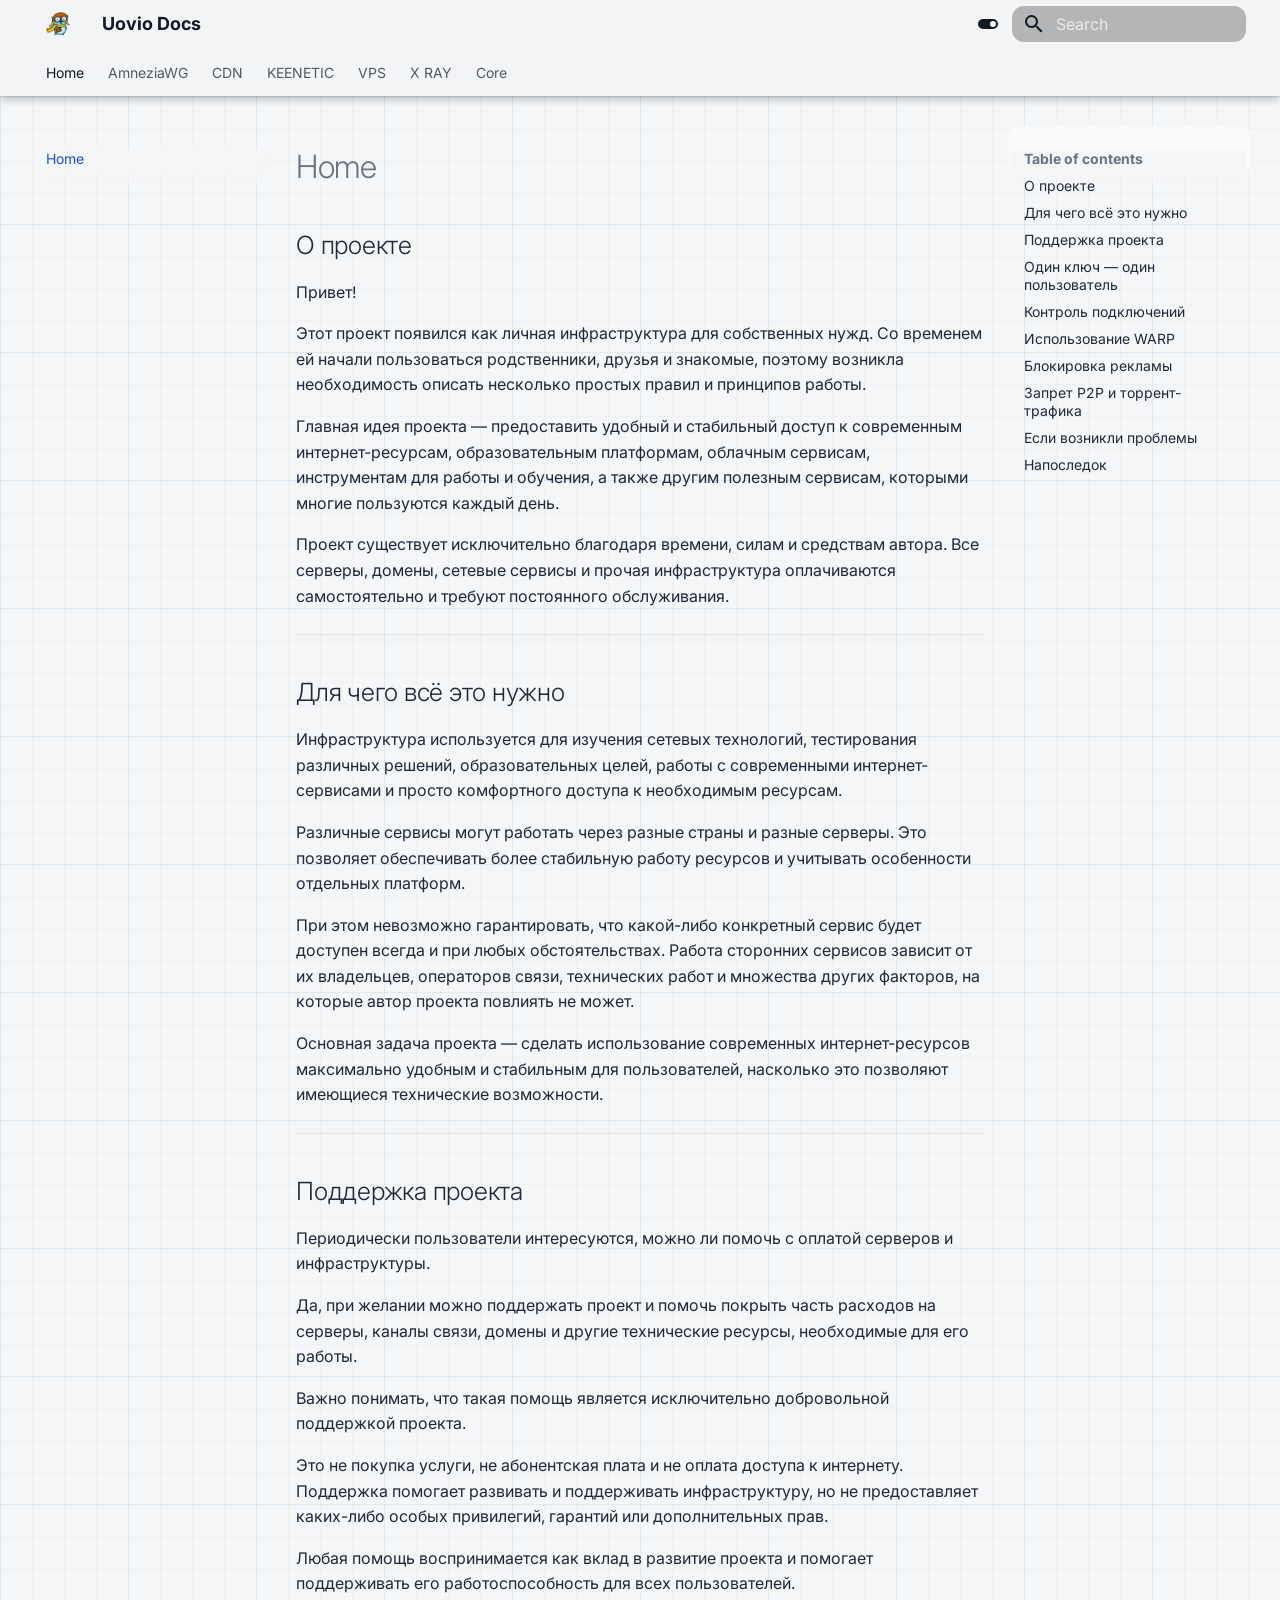
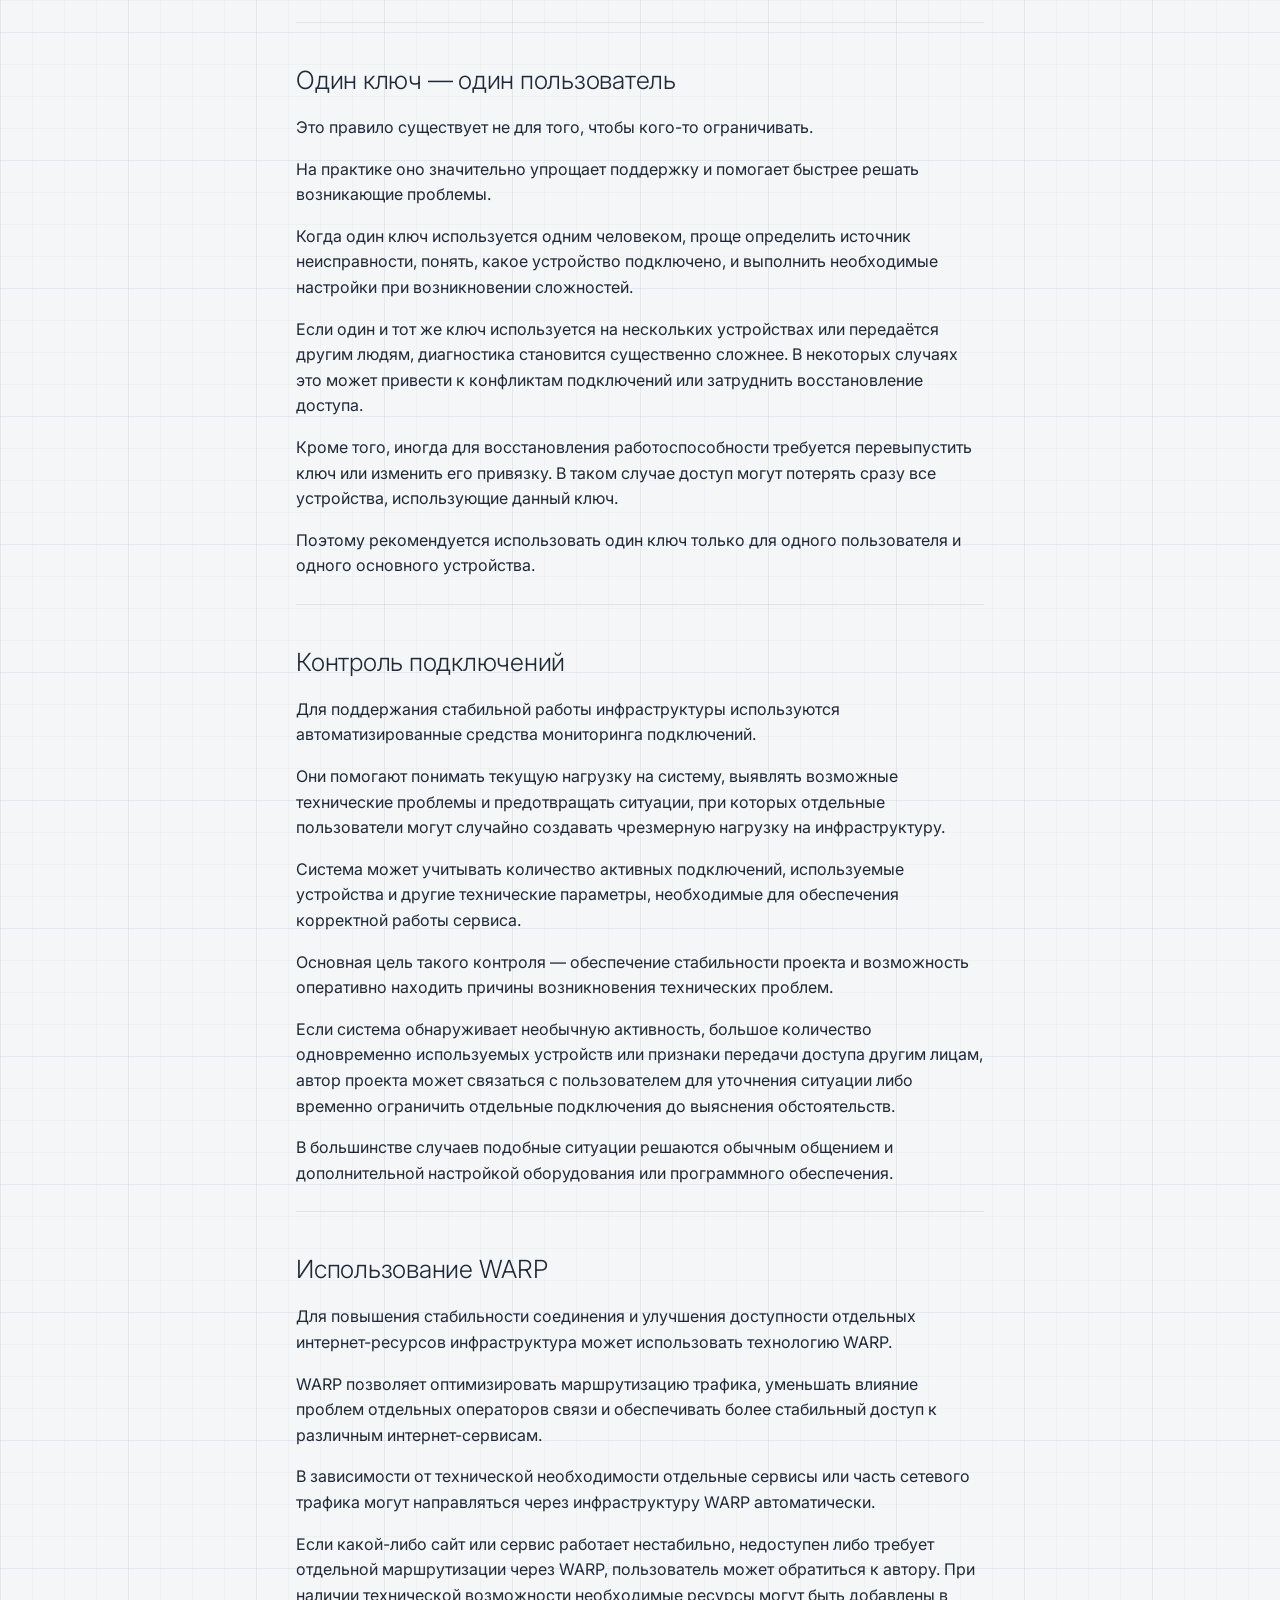
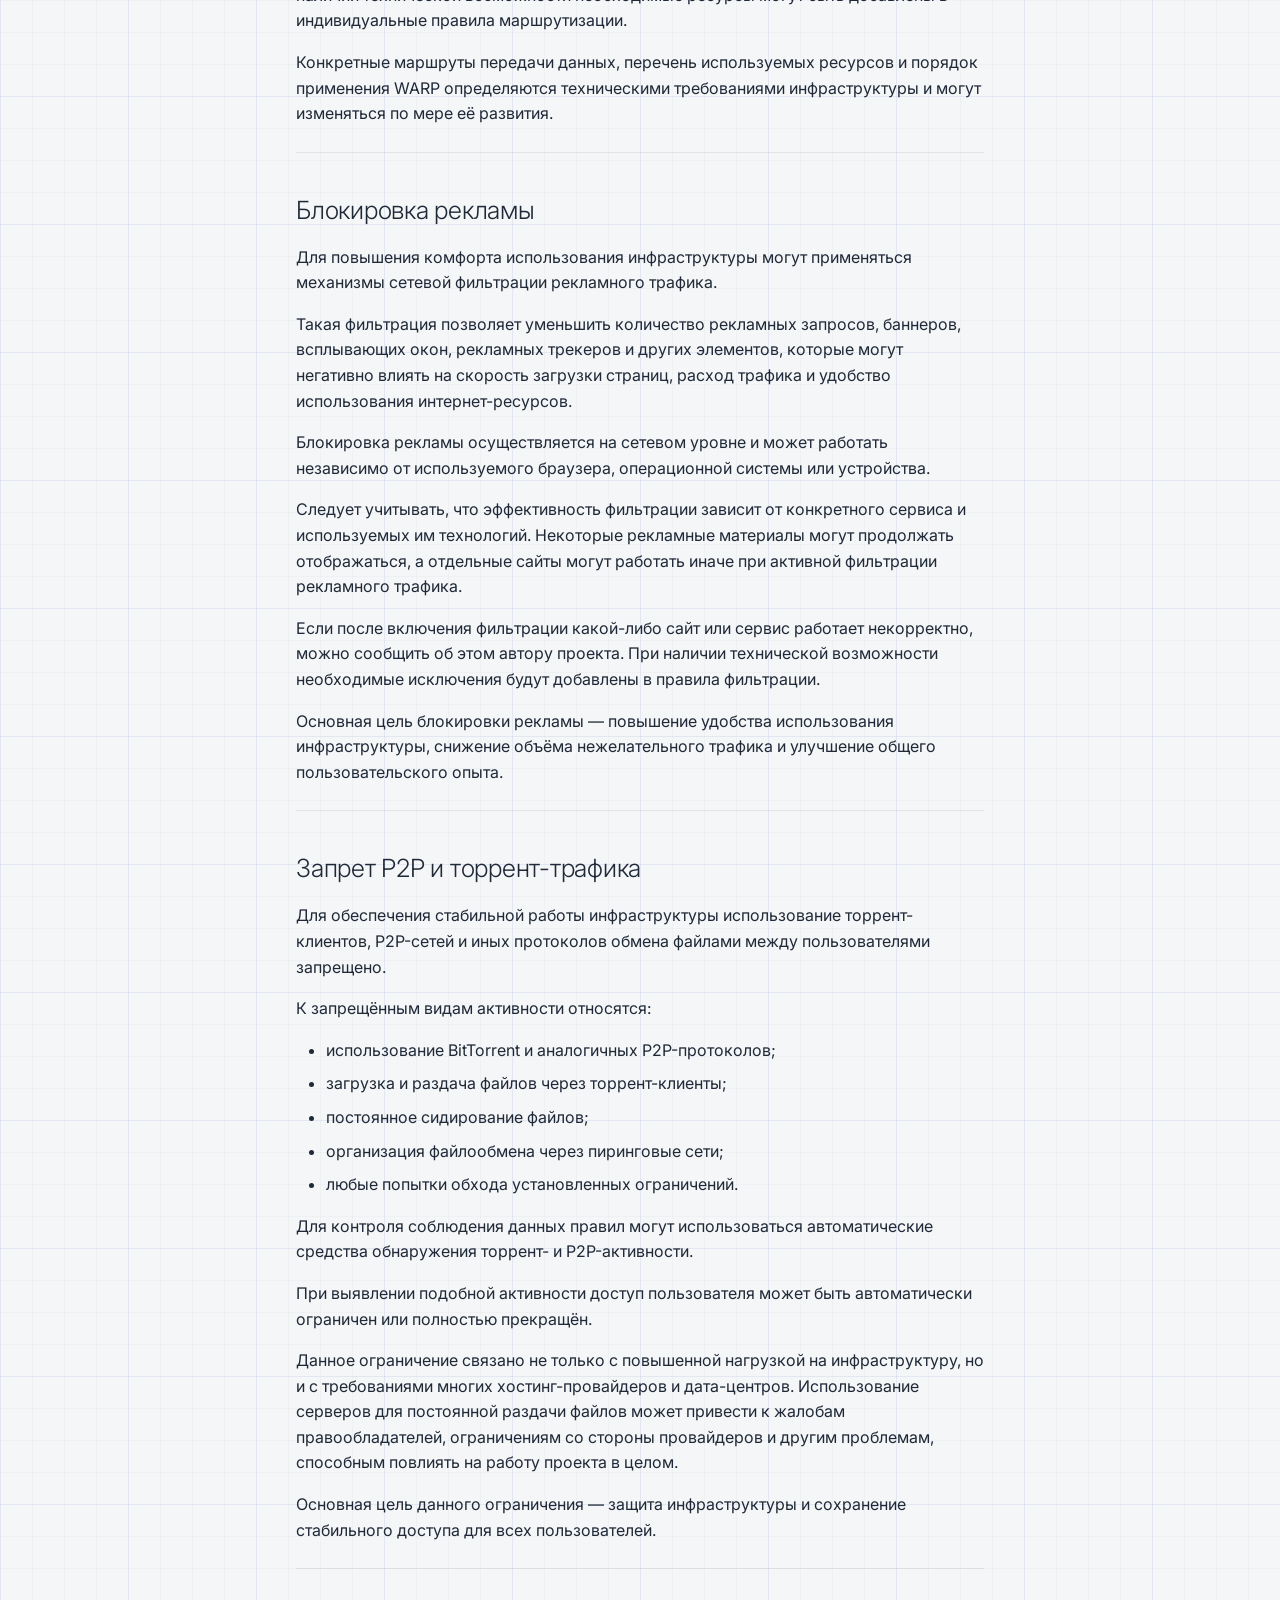
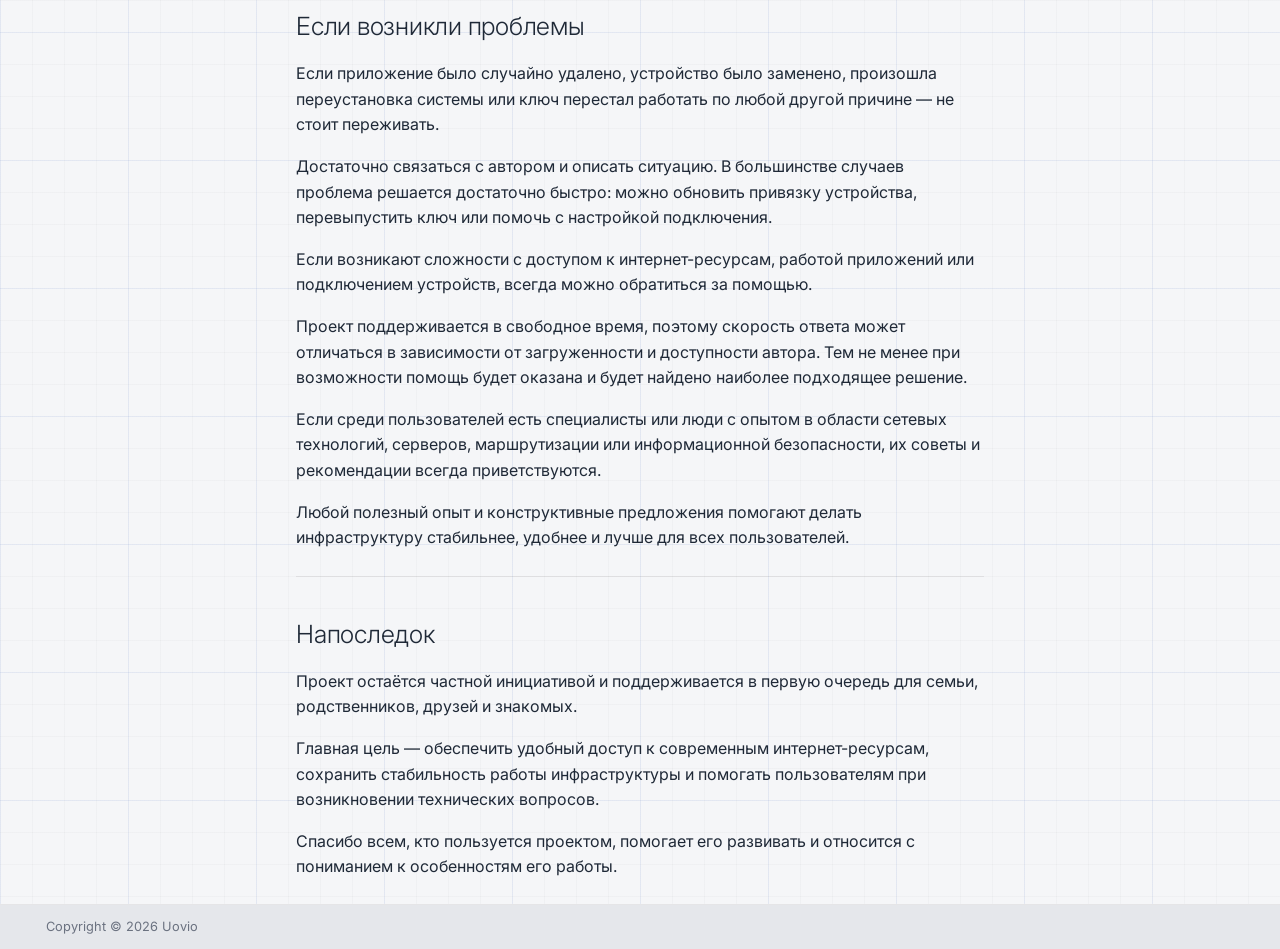
==== commit 49b07e03: "Deployed 363a291 with MkDocs version: 1.6.1" ====
--- a/index.html
+++ b/index.html
@@ -21,7 +21,7 @@
       
       
       <link rel="icon" href="assets/logo.png">
-      <meta name="generator" content="mkdocs-1.6.1, mkdocs-material-9.8.1">
+      <meta name="generator" content="mkdocs-1.6.1, mkdocs-material-9.8.2">
     
     
       
